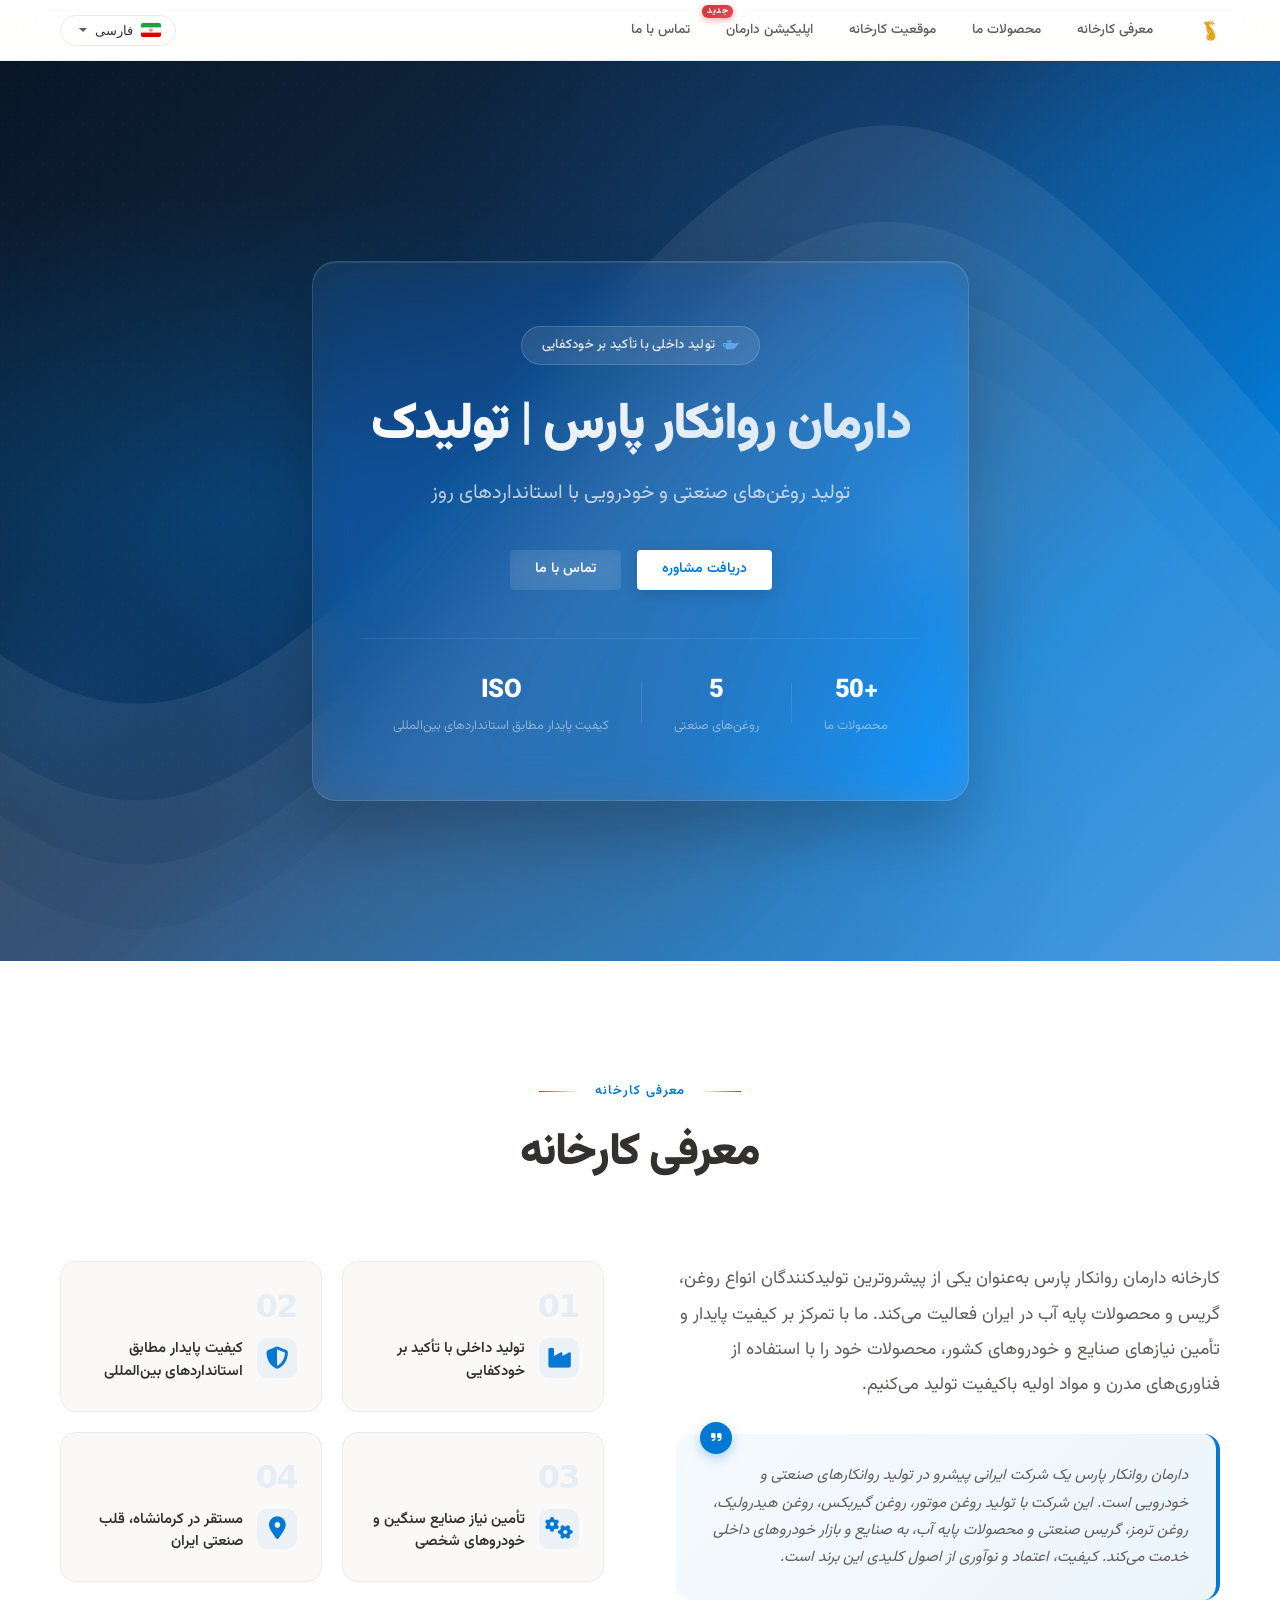
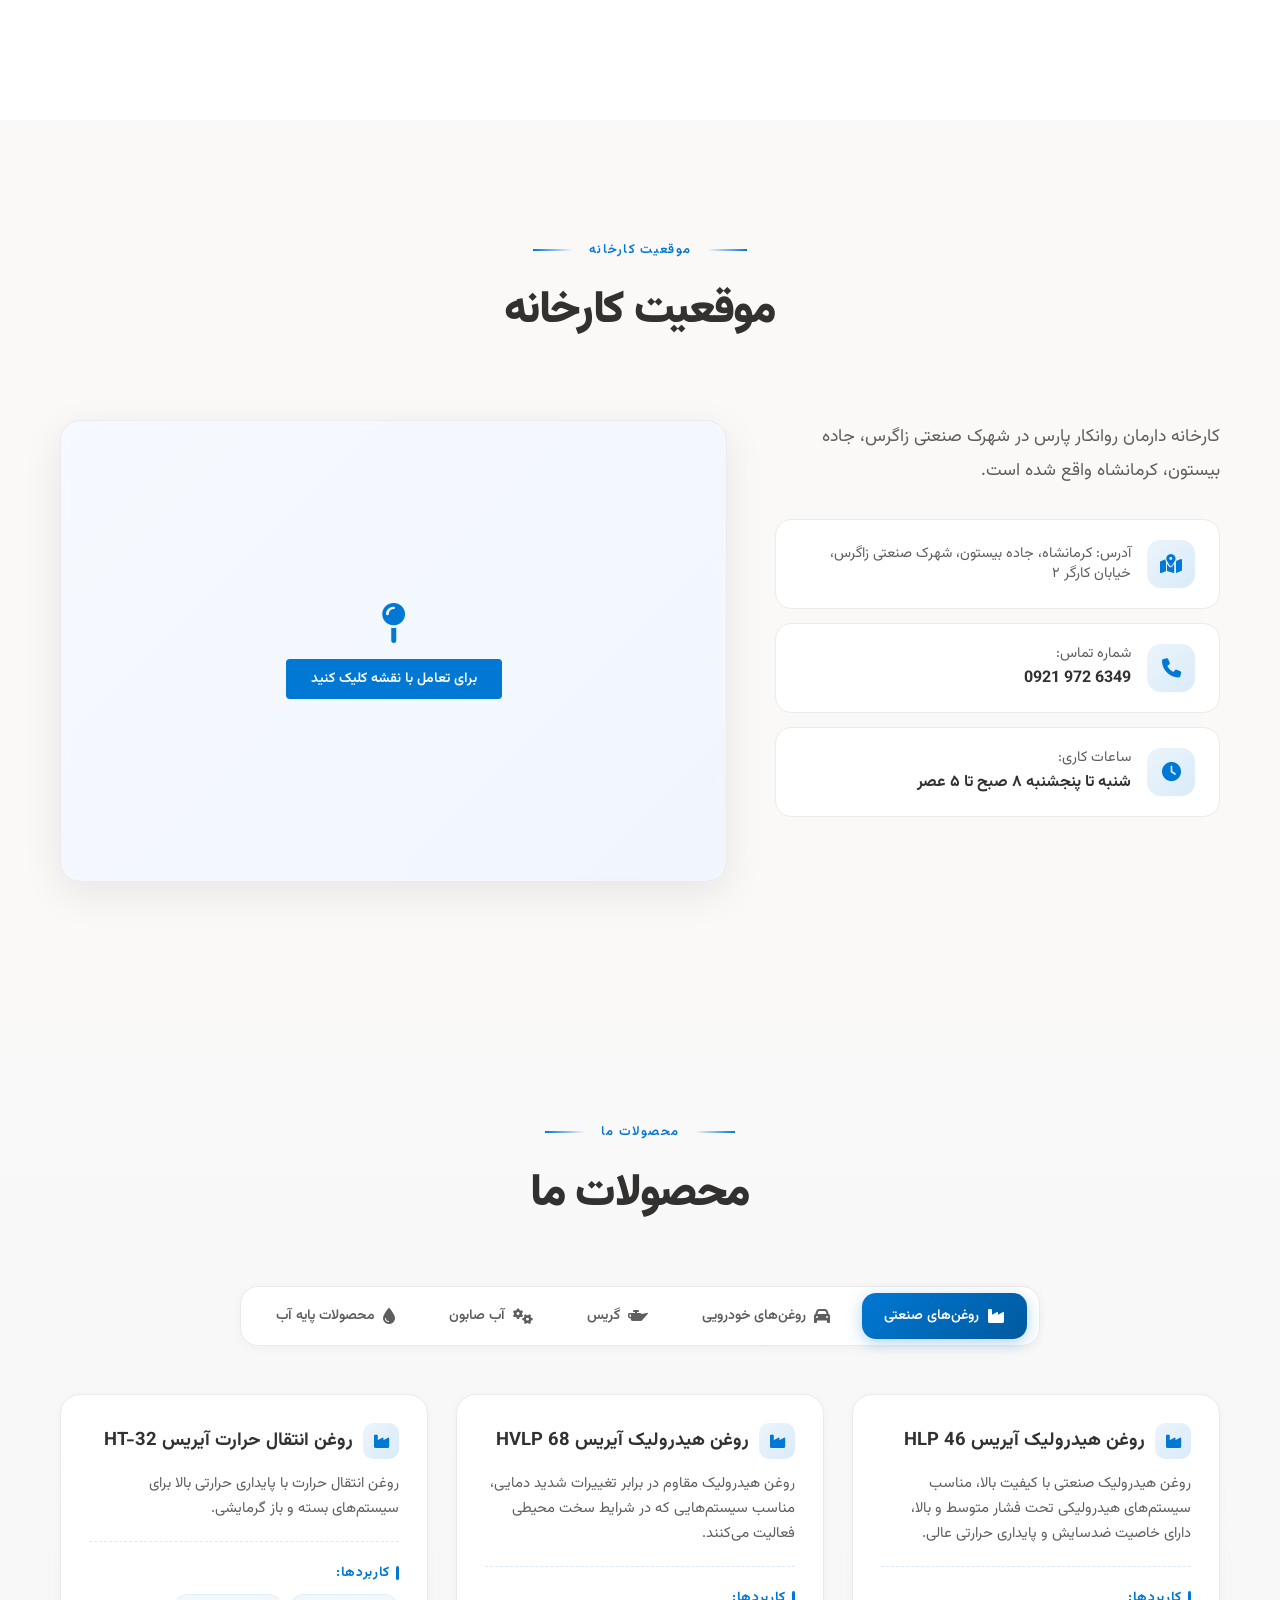
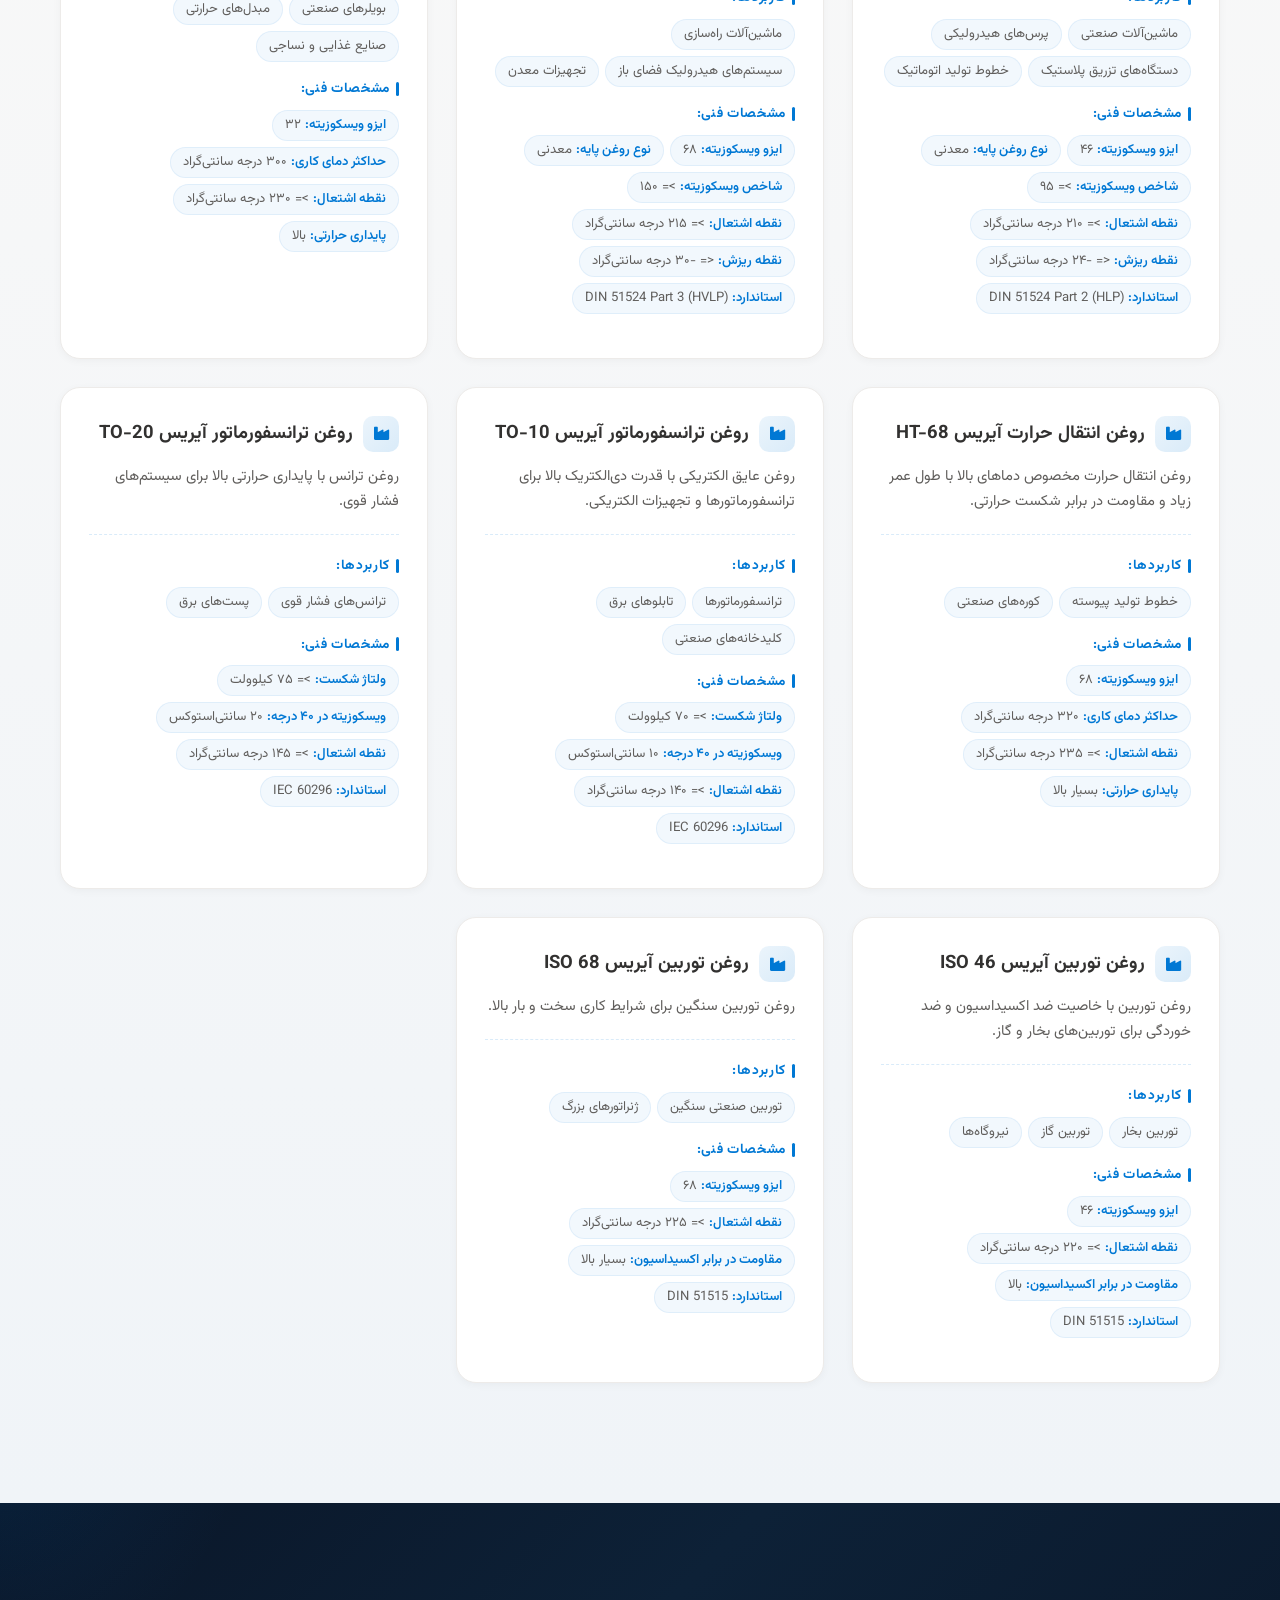
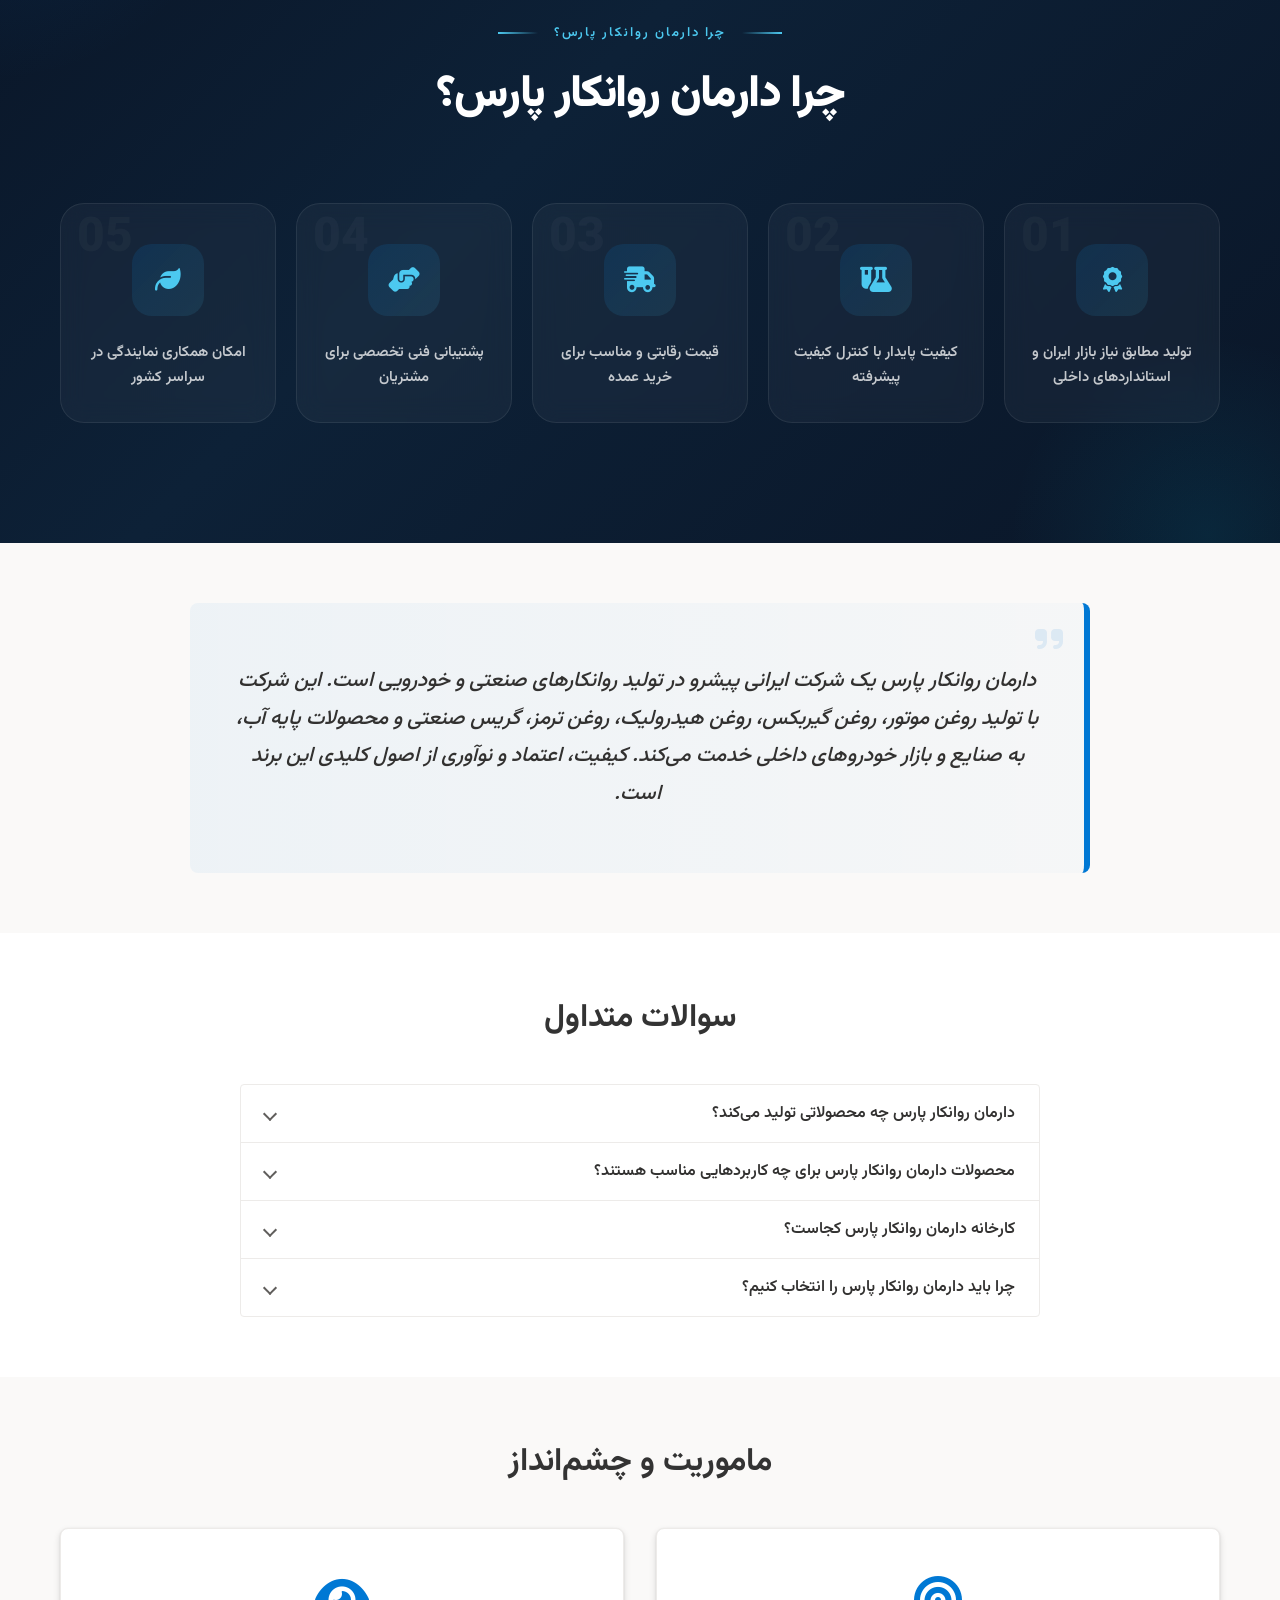
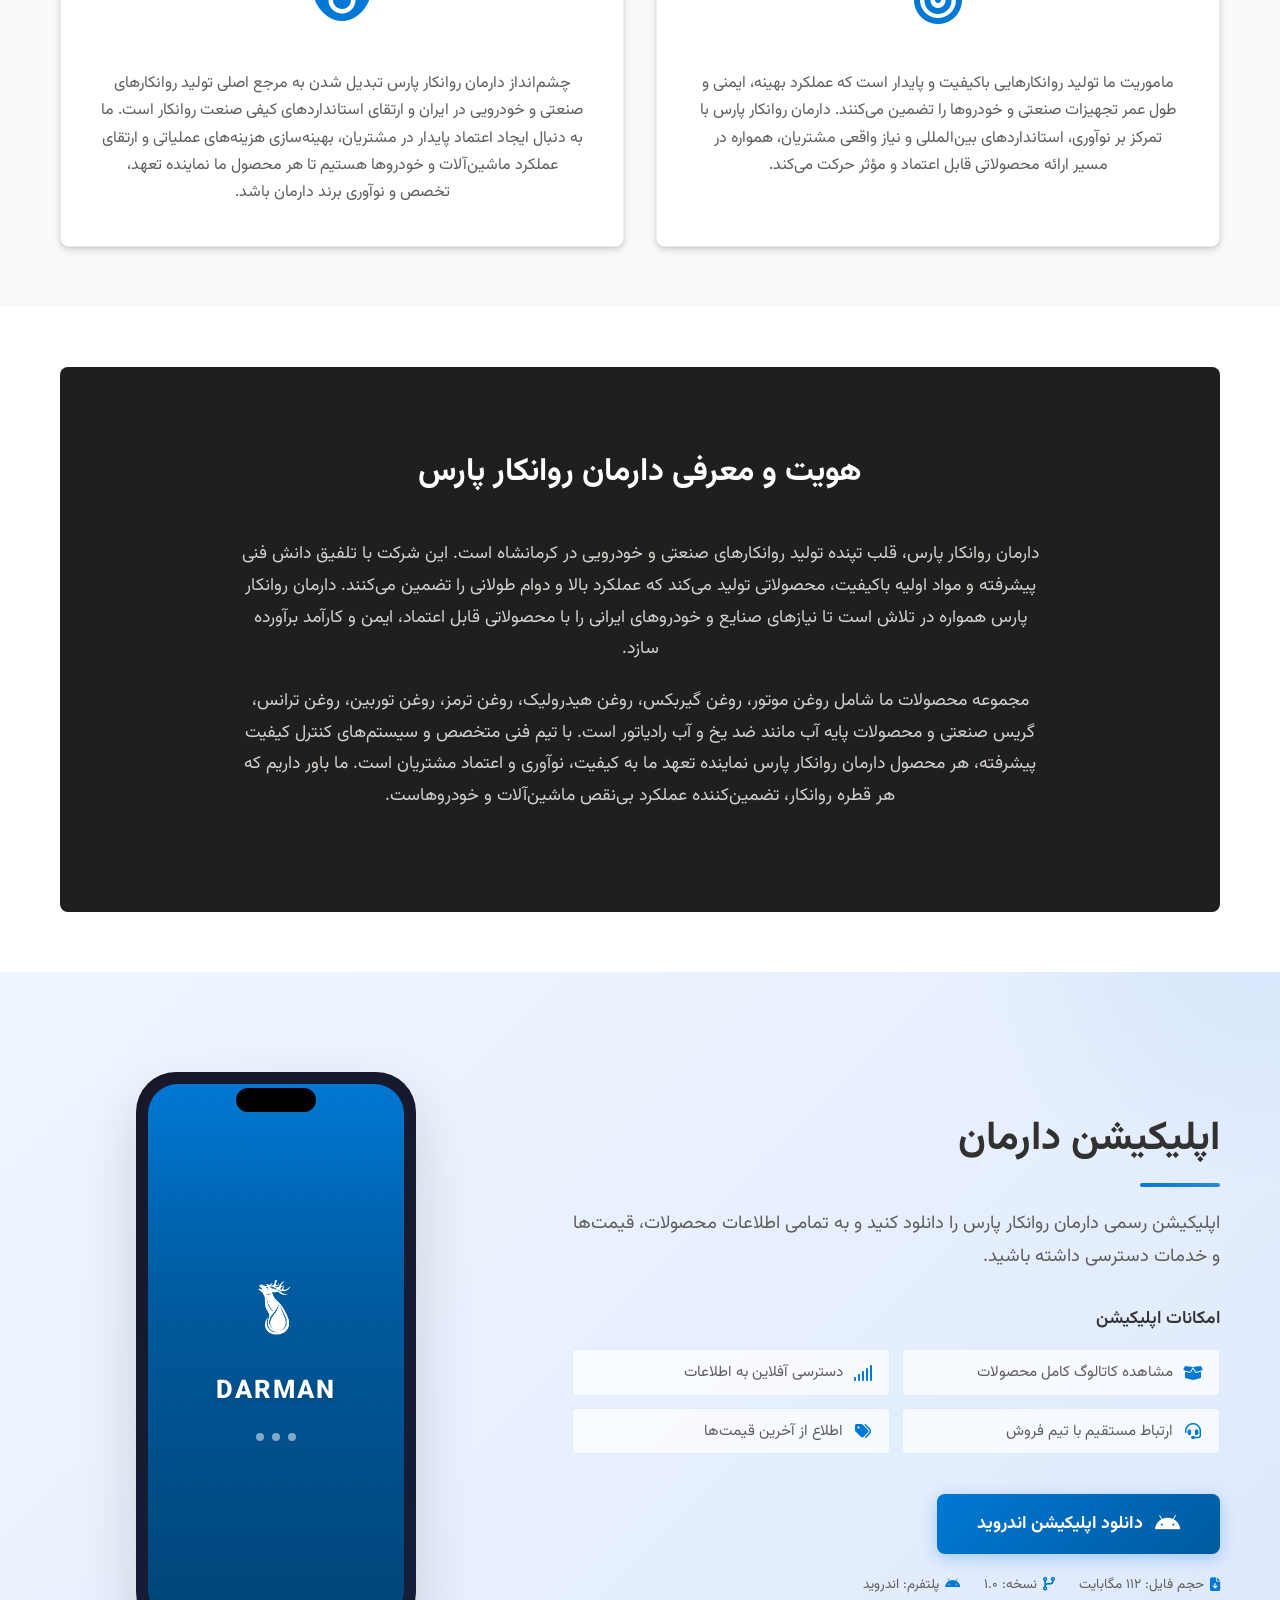
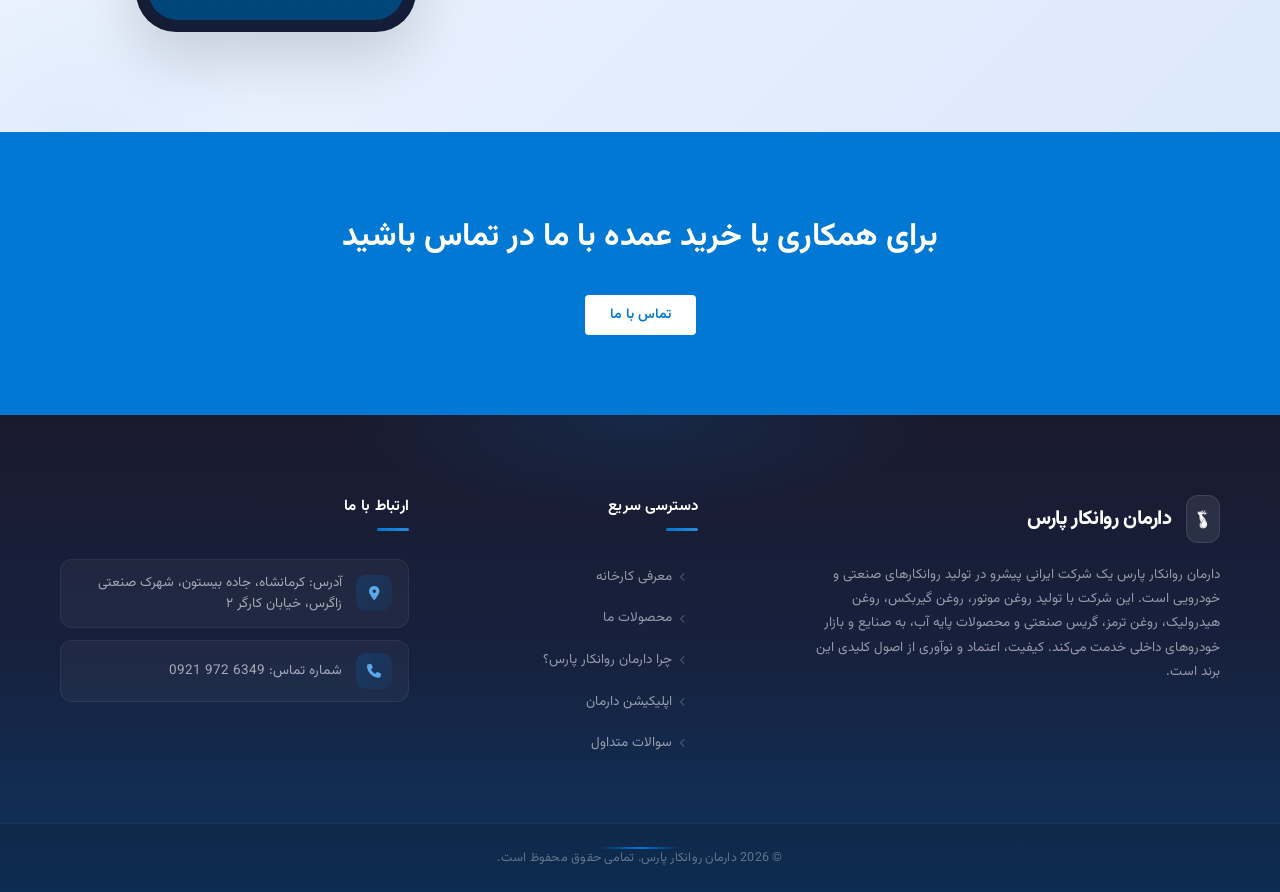
==== index.html @ b2b10213 "Refactor HTML and JavaScript for improved readability and consistency" ====
<!-- HTML Document for Darman Ravankar Pars Landing Page -->
<!DOCTYPE html>
<html lang="fa" dir="rtl">

<head>
    <!-- Meta tags for character encoding, viewport, and SEO -->
    <meta charset="UTF-8">
    <meta name="viewport" content="width=device-width, initial-scale=1.0">
    <title data-i18n="title"></title>
    <meta name="description" data-i18n="description" content="">
    <!-- Open Graph meta tags for social media sharing -->
    <meta property="og:title" content="دارمان روانکار پارس - تولیدکننده تخصصی روانکار">
    <meta property="og:description" content="تولیدکننده تخصصی انواع روانکار صنعتی و خودرویی در کرمانشاه، ایران">
    <meta property="og:image" content="static/images/darman_image_main.png">
    <meta property="og:type" content="website">
    <!-- Structured Data for AI Search Optimization (LLMO) -->
    <script id="structured-data-script"></script>
    <!-- Link to external stylesheet -->
    <link rel="stylesheet" href="style.css">
    <!-- Font Awesome for Icons -->
    <link rel="stylesheet" href="static/css/all.min.css">
</head>

<body>
    <!-- Header Section with Logo and Navigation -->
    <header>
        <div class="container header-container">
            <div class="header-left">
                <button class="hamburger" id="hamburger-btn" aria-label="Menu">
                    <span class="hamburger-line"></span>
                    <span class="hamburger-line"></span>
                    <span class="hamburger-line"></span>
                </button>
                <img src="static/images/darman_image_main.png" data-i18n="header.logo_alt" alt="" class="logo">
                <nav class="main-nav" id="main-nav">
                    <a href="#about" data-i18n="about.title"></a>
                    <a href="#products" data-i18n="products.title"></a>
                    <a href="#location" data-i18n="location.title"></a>
                    <a href="#download-app" class="nav-download-link" data-i18n="download_app.title"><span
                            class="nav-badge-new" data-i18n="download_app.badge">NEW</span></a>
                    <a href="#contact" data-i18n="cta.button"></a>
                </nav>
            </div>
            <div class="header-right">
                <div class="language-dropdown">
                    <button class="dropbtn">
                        <img src="static/images/flags/Iran.svg.png" alt="Persian Flag" class="flag-icon"> فارسی
                        <i class="arrow-down"></i>
                    </button>
                    <div class="dropdown-content">
                        <a href="#" data-lang="fa">
                            <img src="static/images/flags/Iran.svg.png" alt="Persian Flag" class="flag-icon"> فارسی
                        </a>
                        <a href="#" data-lang="en">
                            <img src="static/images/flags/Flag-United-Kingdom.webp" alt="English Flag"
                                class="flag-icon">
                            English
                        </a>
                        <a href="#" data-lang="ar">
                            <img src="static/images/flags/ae.png" alt="Arabic Flag" class="flag-icon"> العربية
                        </a>
                        <a href="#" data-lang="tr">
                            <img src="static/images/flags/Flag_of_Turkey.png" alt="Turkish Flag" class="flag-icon">
                            Türkçe
                        </a>
                        <a href="#" data-lang="ru">
                            <img src="static/images/flags/Flag_of_Russia.svg.webp" alt="Russian Flag" class="flag-icon">
                            Русский
                        </a>
                    </div>
                </div>
            </div>
        </div>
    </header>

    <!-- Hero Section with Typewriter Title and CTA Buttons -->
    <section class="hero">
        <!-- Animated Waves Background -->
        <div class="hero-waves-container">
            <svg class="waves" xmlns="http://www.w3.org/2000/svg" xmlns:xlink="http://www.w3.org/1999/xlink"
                viewBox="0 24 150 28" preserveAspectRatio="none" shape-rendering="auto" style="width: 100%;">
                <defs>
                    <path id="gentle-wave"
                        d="M-160 44c30 0 58-18 88-18s 58 18 88 18 58-18 88-18 58 18 88 18 s 58-18 88-18 58 18 88 18 s 58-18 88-18 58 18 88 18 v44h-704z" />
                </defs>
                <g class="parallax">
                    <use xlink:href="#gentle-wave" x="0" y="0" fill="rgba(255,255,255,0.07)" />
                    <use xlink:href="#gentle-wave" x="0" y="3" fill="rgba(255,255,255,0.05)" />
                    <use xlink:href="#gentle-wave" x="0" y="5" fill="rgba(255,255,255,0.03)" />
                    <use xlink:href="#gentle-wave" x="0" y="7" fill="rgba(255,255,255,0.02)" />
                </g>
            </svg>
        </div>

        <!-- Floating Orbs -->
        <div class="hero-orb hero-orb-1"></div>
        <div class="hero-orb hero-orb-2"></div>
        <div class="hero-orb hero-orb-3"></div>

        <div class="container">
            <div class="hero-content">
                <div class="hero-badge">
                    <i class="fa-solid fa-oil-can"></i>
                    <span data-i18n="about.features.0"></span>
                </div>
                <h1 id="typewriter" data-i18n="hero.typewriter"></h1>
                <p data-i18n="hero.subtitle"></p>
                <div class="cta-buttons">
                    <a href="#contact" class="btn btn-hero-primary" data-i18n="hero.buttons.0"></a>
                    <a href="#contact" class="btn btn-hero-secondary" data-i18n="hero.buttons.1">
                    </a>
                </div>
                <div class="hero-stats">
                    <div class="hero-stat">
                        <span class="hero-stat-number">+50</span>
                        <span class="hero-stat-label" data-i18n="products.title"></span>
                    </div>
                    <div class="hero-stat-divider"></div>
                    <div class="hero-stat">
                        <span class="hero-stat-number">5</span>
                        <span class="hero-stat-label" data-i18n="products.categories.industrial_oils.title"></span>
                    </div>
                    <div class="hero-stat-divider"></div>
                    <div class="hero-stat">
                        <span class="hero-stat-number">ISO</span>
                        <span class="hero-stat-label" data-i18n="about.features.1"></span>
                    </div>
                </div>
            </div>
        </div>
    </section>

    <!-- About Section: Factory Introduction -->
    <section id="about" class="about">
        <div class="container">
            <div class="about-header">
                <div class="about-label">
                    <span class="about-label-line"></span>
                    <span data-i18n="about.title" class="about-label-text"></span>
                    <span class="about-label-line"></span>
                </div>
                <h2 data-i18n="about.title" class="about-heading"></h2>
            </div>
            <div class="about-grid">
                <div class="about-main">
                    <p data-i18n="about.content" class="about-description"></p>
                    <div class="about-highlight">
                        <div class="about-highlight-icon"><i class="fa-solid fa-quote-right"></i></div>
                        <p data-i18n="brand_intro.content" class="about-highlight-text"></p>
                    </div>
                </div>
                <div class="about-features">
                    <div class="feature-card">
                        <div class="feature-number">01</div>
                        <div class="feature-content">
                            <div class="feature-icon"><i class="fa-solid fa-industry"></i></div>
                            <p data-i18n="about.features.0"></p>
                        </div>
                    </div>
                    <div class="feature-card">
                        <div class="feature-number">02</div>
                        <div class="feature-content">
                            <div class="feature-icon"><i class="fa-solid fa-shield-halved"></i></div>
                            <p data-i18n="about.features.1"></p>
                        </div>
                    </div>
                    <div class="feature-card">
                        <div class="feature-number">03</div>
                        <div class="feature-content">
                            <div class="feature-icon"><i class="fa-solid fa-gears"></i></div>
                            <p data-i18n="about.features.2"></p>
                        </div>
                    </div>
                    <div class="feature-card">
                        <div class="feature-number">04</div>
                        <div class="feature-content">
                            <div class="feature-icon"><i class="fa-solid fa-location-dot"></i></div>
                            <p data-i18n="about.features.3"></p>
                        </div>
                    </div>
                </div>
            </div>
        </div>
    </section>

    <!-- Location Section with Embedded Map -->
    <section id="location" class="location">
        <div class="container">
            <div class="location-header">
                <div class="location-label">
                    <span class="location-label-line"></span>
                    <span data-i18n="location.title" class="location-label-text"></span>
                    <span class="location-label-line"></span>
                </div>
                <h2 data-i18n="location.title" class="location-heading"></h2>
            </div>
            <div class="location-grid">
                <div class="location-info">
                    <p data-i18n="location.content" class="location-desc"></p>
                    <div class="location-cards">
                        <div class="location-card">
                            <div class="location-card-icon">
                                <i class="fa-solid fa-map-location-dot"></i>
                            </div>
                            <div class="location-card-content">
                                <span class="location-card-label" data-i18n="footer.location"></span>
                            </div>
                        </div>
                        <div class="location-card">
                            <div class="location-card-icon">
                                <i class="fa-solid fa-phone"></i>
                            </div>
                            <div class="location-card-content">
                                <span class="location-card-label" data-i18n="footer.phone_label"></span>
                                <strong dir="ltr" data-i18n="footer.phone_number"></strong>
                            </div>
                        </div>
                        <div class="location-card">
                            <div class="location-card-icon">
                                <i class="fa-solid fa-clock"></i>
                            </div>
                            <div class="location-card-content">
                                <span class="location-card-label" data-i18n="location.hours_label"></span>
                                <strong data-i18n="location.hours_value"></strong>
                            </div>
                        </div>
                    </div>
                </div>
                <!-- Map Container with Interaction Overlay -->
                <div class="map-wrapper">
                    <div class="map-overlay" id="map-overlay">
                        <div class="map-overlay-content">
                            <i class="fa-solid fa-map-pin map-overlay-icon"></i>
                            <button class="btn btn-primary" data-i18n="location.interact_btn"></button>
                        </div>
                    </div>
                    <iframe id="factory-map"
                        src="https://www.openstreetmap.org/export/embed.html?bbox=47.22,34.31,47.26,34.34&layer=mapnik&marker=34.325,47.240"
                        width="100%" height="450" style="border:0;" allowfullscreen="" loading="lazy"></iframe>
                </div>
            </div>
        </div>
    </section>

    <!-- Products Section: Categorized Product Cards -->
    <section id="products" class="products">
        <div class="container">
            <div class="products-header">
                <div class="products-label">
                    <span class="products-label-line"></span>
                    <span data-i18n="products.title" class="products-label-text"></span>
                    <span class="products-label-line"></span>
                </div>
                <h2 data-i18n="products.title" class="products-heading"></h2>
            </div>

            <!-- Tabs Navigation -->
            <div class="tabs-nav">
                <button class="tab-btn active" data-tab="industrial">
                    <i class="fa-solid fa-industry tab-icon"></i>
                    <span data-i18n="products.categories.industrial_oils.title"></span>
                </button>
                <button class="tab-btn" data-tab="automotive">
                    <i class="fa-solid fa-car tab-icon"></i>
                    <span data-i18n="products.categories.automotive_oils.title"></span>
                </button>
                <button class="tab-btn" data-tab="grease">
                    <i class="fa-solid fa-oil-can tab-icon"></i>
                    <span data-i18n="products.categories.grease.title"></span>
                </button>
                <button class="tab-btn" data-tab="cutting">
                    <i class="fa-solid fa-gears tab-icon"></i>
                    <span data-i18n="products.categories.cutting_fluid.title"></span>
                </button>
                <button class="tab-btn" data-tab="water">
                    <i class="fa-solid fa-droplet tab-icon"></i>
                    <span data-i18n="products.categories.water_based.title"></span>
                </button>
            </div>

            <!-- Industrial Oils Category -->
            <div id="industrial" class="tab-content active">
                <div class="product-category">
                    <div class="product-grid" id="industrial-grid"></div>
                </div>
            </div>

            <!-- Automotive Oils Category -->
            <div id="automotive" class="tab-content">
                <div class="product-category">
                    <div class="product-grid" id="automotive-grid"></div>
                </div>
            </div>

            <!-- Grease Category -->
            <div id="grease" class="tab-content">
                <div class="product-category">
                    <div class="product-grid" id="grease-grid"></div>
                </div>
            </div>

            <!-- Cutting Fluid Category -->
            <div id="cutting" class="tab-content">
                <div class="product-category">
                    <div class="product-grid" id="cutting-grid"></div>
                </div>
            </div>

            <!-- Water-Based Products Category -->
            <div id="water" class="tab-content">
                <div class="product-category">
                    <div class="product-grid" id="water-grid"></div>
                </div>
            </div>
        </div>
    </section>


    <!-- Advantages Section: Why Choose Us -->
    <section id="advantages" class="advantages">
        <div class="container">
            <div class="advantages-header">
                <div class="advantages-label">
                    <span class="advantages-label-line"></span>
                    <span data-i18n="advantages.title" class="advantages-label-text"></span>
                    <span class="advantages-label-line"></span>
                </div>
                <h2 data-i18n="advantages.title" class="advantages-heading"></h2>
            </div>
            <div class="advantages-grid">
                <div class="advantage-card">
                    <span class="advantage-number">01</span>
                    <div class="advantage-icon-wrap">
                        <i class="fa-solid fa-award"></i>
                    </div>
                    <p data-i18n="advantages.list.0"></p>
                </div>
                <div class="advantage-card">
                    <span class="advantage-number">02</span>
                    <div class="advantage-icon-wrap">
                        <i class="fa-solid fa-flask-vial"></i>
                    </div>
                    <p data-i18n="advantages.list.1"></p>
                </div>
                <div class="advantage-card">
                    <span class="advantage-number">03</span>
                    <div class="advantage-icon-wrap">
                        <i class="fa-solid fa-truck-fast"></i>
                    </div>
                    <p data-i18n="advantages.list.2"></p>
                </div>
                <div class="advantage-card">
                    <span class="advantage-number">04</span>
                    <div class="advantage-icon-wrap">
                        <i class="fa-solid fa-handshake-angle"></i>
                    </div>
                    <p data-i18n="advantages.list.3"></p>
                </div>
                <div class="advantage-card">
                    <span class="advantage-number">05</span>
                    <div class="advantage-icon-wrap">
                        <i class="fa-solid fa-leaf"></i>
                    </div>
                    <p data-i18n="advantages.list.4"></p>
                </div>
            </div>
        </div>
    </section>

    <!-- Brand Introduction Section for Rich Snippet and LLM -->
    <section id="brand-intro" class="brand-intro">
        <div class="container">
            <div class="brand-highlight">
                <i class="fa-solid fa-quote-right quote-icon"></i>
                <p data-i18n="brand_intro.content"></p>
            </div>
        </div>
    </section>

    <!-- FAQ Section for AI-Friendly Q&A -->
    <section id="faq-llm" class="faq">
        <div class="container">
            <h2 data-i18n="faq.title"></h2>
            <div class="faq-accordion">
                <div class="faq-item">
                    <button class="faq-question">
                        <span data-i18n="faq.questions.0.question"></span>
                        <i class="chevron-down"></i>
                    </button>
                    <div class="faq-answer">
                        <p data-i18n="faq.questions.0.answer"></p>
                    </div>
                </div>
                <div class="faq-item">
                    <button class="faq-question">
                        <span data-i18n="faq.questions.1.question"></span>
                        <i class="chevron-down"></i>
                    </button>
                    <div class="faq-answer">
                        <p data-i18n="faq.questions.1.answer"></p>
                    </div>
                </div>
                <div class="faq-item">
                    <button class="faq-question">
                        <span data-i18n="faq.questions.2.question"></span>
                        <i class="chevron-down"></i>
                    </button>
                    <div class="faq-answer">
                        <p data-i18n="faq.questions.2.answer"></p>
                    </div>
                </div>
                <div class="faq-item">
                    <button class="faq-question">
                        <span data-i18n="faq.questions.3.question"></span>
                        <i class="chevron-down"></i>
                    </button>
                    <div class="faq-answer">
                        <p data-i18n="faq.questions.3.answer"></p>
                    </div>
                </div>
            </div>
        </div>
    </section>

    <!-- Mission and Vision Section for LLM Trust -->
    <section id="mission-llm" class="mission">
        <div class="container">
            <h2 data-i18n="mission.title"></h2>
            <div class="mission-grid">
                <div class="mission-card">
                    <div class="mission-icon"><i class="fa-solid fa-bullseye"></i></div>
                    <p data-i18n="mission.mission"></p>
                </div>
                <div class="mission-card">
                    <div class="mission-icon"><i class="fa-solid fa-eye"></i></div>
                    <p data-i18n="mission.vision"></p>
                </div>
            </div>
        </div>
    </section>

    <!-- Company Identity Section for LLM Understanding -->
    <section id="about-llm" class="about-llm">
        <div class="container">
            <div class="identity-box">
                <h2 data-i18n="about_llm.title"></h2>
                <div class="identity-content">
                    <p data-i18n="about_llm.content1"></p>
                    <p data-i18n="about_llm.content2"></p>
                </div>
            </div>
        </div>
    </section>

    <!-- Download App Section -->
    <section id="download-app" class="download-app">
        <div class="container">
            <div class="download-grid">
                <div class="download-info">
                    <h2 data-i18n="download_app.title"></h2>
                    <p class="download-subtitle" data-i18n="download_app.subtitle"></p>
                    <div class="download-features">
                        <h4 data-i18n="download_app.features_title"></h4>
                        <ul class="feature-list">
                            <li><i class="fa-solid fa-box-open"></i> <span data-i18n="download_app.features.0"></span>
                            </li>
                            <li><i class="fa-solid fa-wifi-slash fa-signal"></i> <span
                                    data-i18n="download_app.features.1"></span></li>
                            <li><i class="fa-solid fa-headset"></i> <span data-i18n="download_app.features.2"></span>
                            </li>
                            <li><i class="fa-solid fa-tags"></i> <span data-i18n="download_app.features.3"></span></li>
                        </ul>
                    </div>
                    <a href="https://h4.linklick.ir/85f2722ac274d26e5ac7f256751a5dbf/darman.apk" class="btn-download"
                        download>
                        <i class="fa-brands fa-android"></i>
                        <span data-i18n="download_app.button"></span>
                    </a>
                    <div class="download-meta">
                        <span><i class="fa-solid fa-file-arrow-down"></i> <span
                                data-i18n="download_app.file_size"></span></span>
                        <span><i class="fa-solid fa-code-branch"></i> <span
                                data-i18n="download_app.version"></span></span>
                        <span><i class="fa-brands fa-android"></i> <span
                                data-i18n="download_app.platform"></span></span>
                    </div>
                </div>
                <div class="download-visual">
                    <div class="phone-mockup">
                        <div class="phone-screen">
                            <img src="static/images/darman_image_main.png" alt="Darman App" class="app-logo-preview">
                            <div class="app-name">Darman</div>
                            <div class="app-dots">
                                <span></span><span></span><span></span>
                            </div>
                        </div>
                    </div>
                </div>
            </div>
        </div>
    </section>

    <!-- Call to Action Section -->
    <section id="contact" class="cta">
        <div class="container">
            <h2 data-i18n="cta.title"></h2>
            <a href="tel:+989219726349" class="btn" data-i18n="cta.button"></a>
        </div>
    </section>

    <!-- Footer Section with Company Info -->
    <footer>
        <div class="footer-glow"></div>
        <div class="container">
            <div class="footer-grid">
                <div class="footer-col footer-brand">
                    <div class="footer-logo-wrap">
                        <img src="static/images/darman_image_main.png" data-i18n="header.logo_alt" alt=""
                            class="footer-logo">
                        <p data-i18n="footer.company" class="footer-company-name"></p>
                    </div>
                    <p data-i18n="brand_intro.content" class="footer-desc"></p>
                </div>
                <div class="footer-col">
                    <h4 data-i18n="footer.quick_links_title">دسترسی سریع</h4>
                    <ul class="footer-links">
                        <li><a href="#about"><i class="fa-solid fa-chevron-left footer-link-icon"></i> <span
                                    data-i18n="about.title"></span></a></li>
                        <li><a href="#products"><i class="fa-solid fa-chevron-left footer-link-icon"></i> <span
                                    data-i18n="products.title"></span></a></li>
                        <li><a href="#advantages"><i class="fa-solid fa-chevron-left footer-link-icon"></i> <span
                                    data-i18n="advantages.title"></span></a></li>
                        <li><a href="#download-app"><i class="fa-solid fa-chevron-left footer-link-icon"></i> <span
                                    data-i18n="download_app.title"></span></a></li>
                        <li><a href="#faq-llm"><i class="fa-solid fa-chevron-left footer-link-icon"></i> <span
                                    data-i18n="faq.title"></span></a></li>
                    </ul>
                </div>
                <div class="footer-col">
                    <h4 data-i18n="footer.contact_title">ارتباط با ما</h4>
                    <div class="footer-contact-info">
                        <div class="footer-contact-item">
                            <div class="footer-contact-icon"><i class="fa-solid fa-location-dot"></i></div>
                            <span data-i18n="footer.location"></span>
                        </div>
                        <div class="footer-contact-item">
                            <div class="footer-contact-icon"><i class="fa-solid fa-phone"></i></div>
                            <span><span data-i18n="footer.phone_label"></span> <span dir="ltr"
                                    data-i18n="footer.phone_number"></span></span>
                        </div>
                    </div>
                </div>
            </div>
        </div>
        <div class="footer-bottom">
            <div class="container footer-bottom-inner">
                <p>&copy; <span id="year"></span> <span data-i18n="footer.copyright"></span></p>
                <div class="footer-bottom-accent"></div>
            </div>
        </div>
    </footer>

    <!-- Floating Scroll to Top Button -->
    <button id="scroll-to-top" class="scroll-to-top" title="Scroll to Top">↑</button>

    <!-- YAML parsing library -->
    <script src="static/js/js-yaml.min.js"></script>
    <!-- Link to external JavaScript file -->
    <script src="script.js"></script>
</body>

</html>
---- style.css ----
/* Import Vazirmatn Font from local static files */
@import url('static/css/vazirmatn.css');

:root {
    /* Fluent UI Color Palette */
    --fluent-primary: #0078d4;
    --fluent-primary-hover: #005a9e;
    --fluent-primary-pressed: #004578;
    
    --fluent-bg: #faf9f8;
    --fluent-card-bg: #ffffff;
    --fluent-text-primary: #323130;
    --fluent-text-secondary: #605e5c;
    --fluent-border: #edebe9;
    --fluent-border-hover: #8a8886;
    
    /* Fluent UI Elevation (Shadows) */
    --elevation-4: 0 1.6px 3.6px 0 rgba(0,0,0,0.132), 0 0.3px 0.9px 0 rgba(0,0,0,0.108);
    --elevation-8: 0 3.2px 7.2px 0 rgba(0,0,0,0.132), 0 0.6px 1.8px 0 rgba(0,0,0,0.108);
    --elevation-16: 0 6.4px 14.4px 0 rgba(0,0,0,0.132), 0 1.2px 3.6px 0 rgba(0,0,0,0.108);
    
    /* Fluent UI Border Radius */
    --radius-small: 2px;
    --radius-medium: 4px;
    --radius-large: 8px;
}

/* CSS Reset and Universal Box Sizing */
* {
    margin: 0;
    padding: 0;
    box-sizing: border-box;
}

/* Base Body Styles: Font, Direction, Colors */
body {
    font-family: 'Vazirmatn', -apple-system, BlinkMacSystemFont, 'Segoe UI', Roboto, Helvetica, Arial, sans-serif;
    direction: rtl; /* Right-to-Left for Persian */
    line-height: 1.6;
    color: var(--fluent-text-primary);
    background-color: var(--fluent-bg);
}

/* Container Class for Centered Content */
.container {
    max-width: 1200px;
    margin: 0 auto;
    padding: 0 20px;
}

/* Header Styles: Modern glassmorphism with refined aesthetics */
header {
    background-color: rgba(255, 255, 255, 0.85);
    backdrop-filter: blur(20px) saturate(180%);
    -webkit-backdrop-filter: blur(20px) saturate(180%);
    color: var(--fluent-text-primary);
    padding: 0;
    box-shadow: 0 1px 3px rgba(0, 0, 0, 0.06);
    position: sticky;
    top: 0;
    z-index: 1000;
    transition: box-shadow 0.3s ease, background-color 0.3s ease;
    border-bottom: 1px solid rgba(0, 0, 0, 0.06);
}

header.scrolled {
    box-shadow: 0 4px 20px rgba(0, 0, 0, 0.08);
    background-color: rgba(255, 255, 255, 0.95);
}

header .container {
    display: flex;
    justify-content: space-between;
    align-items: center;
    height: 60px;
}

.header-left {
    display: flex;
    align-items: center;
    gap: 32px;
    height: 100%;
}

.header-right {
    display: flex;
    align-items: center;
    gap: 12px;
}

/* Hamburger Menu Button */
.hamburger {
    display: none;
    flex-direction: column;
    justify-content: space-between;
    width: 22px;
    height: 16px;
    background: none;
    border: none;
    cursor: pointer;
    padding: 0;
    z-index: 1100;
}

.hamburger-line {
    width: 100%;
    height: 2px;
    background-color: var(--fluent-text-primary);
    transition: all 0.3s cubic-bezier(0.4, 0, 0.2, 1);
    border-radius: 2px;
}

/* Main Navigation */
.main-nav {
    display: flex;
    gap: 4px;
    height: 100%;
    align-items: center;
}

.main-nav a {
    color: var(--fluent-text-secondary);
    text-decoration: none;
    font-size: 13.5px;
    font-weight: 500;
    padding: 8px 16px;
    border-radius: 20px;
    transition: all 0.25s cubic-bezier(0.4, 0, 0.2, 1);
    position: relative;
    white-space: nowrap;
}

.main-nav a:hover {
    background-color: rgba(0, 120, 212, 0.08);
    color: var(--fluent-primary);
}

.main-nav a:active {
    background-color: rgba(0, 120, 212, 0.12);
    transform: scale(0.97);
}

/* Nav Download Link with NEW Badge */
.nav-download-link {
    position: relative;
}

.nav-badge-new {
    position: absolute;
    top: -6px;
    inset-inline-end: -8px;
    background: linear-gradient(135deg, #d13438, #e74856);
    color: #fff;
    font-size: 9px;
    font-weight: 800;
    padding: 2px 5px;
    border-radius: 6px;
    line-height: 1;
    letter-spacing: 0.5px;
    animation: badge-pulse 2s ease-in-out infinite;
    box-shadow: 0 2px 6px rgba(209, 52, 56, 0.4);
    pointer-events: none;
}

@keyframes badge-pulse {
    0%, 100% { transform: scale(1); }
    50% { transform: scale(1.15); }
}

/* Logo Image Styling */
.logo {
    max-width: 34px;
    height: 34px;
    object-fit: contain;
    transition: transform 0.3s ease;
    filter: drop-shadow(0 1px 2px rgba(0, 0, 0, 0.1));
}

.logo:hover {
    transform: scale(1.08);
}

/* Language Dropdown Styles */
.language-dropdown {
    position: relative;
    display: inline-block;
}

.dropbtn {
    background-color: transparent;
    color: var(--fluent-text-primary);
    padding: 7px 14px;
    font-size: 13px;
    border: 1.5px solid var(--fluent-border);
    border-radius: 20px;
    cursor: pointer;
    display: flex;
    align-items: center;
    gap: 8px;
    transition: all 0.25s cubic-bezier(0.4, 0, 0.2, 1);
    font-weight: 500;
}

.dropbtn:hover {
    background-color: rgba(0, 120, 212, 0.06);
    border-color: var(--fluent-primary);
    color: var(--fluent-primary);
}

.flag-icon {
    width: 20px;
    height: 14px;
    object-fit: cover;
    border-radius: 2px;
    box-shadow: 0 0 0 0.5px rgba(0, 0, 0, 0.1);
}

.arrow-down {
    width: 0;
    height: 0;
    border-left: 4px solid transparent;
    border-right: 4px solid transparent;
    border-top: 4px solid var(--fluent-text-secondary);
    margin-left: 4px;
}

.dropdown-content {
    display: none;
    position: absolute;
    background-color: rgba(255, 255, 255, 0.96);
    backdrop-filter: blur(20px);
    -webkit-backdrop-filter: blur(20px);
    min-width: 160px;
    box-shadow: 0 8px 32px rgba(0, 0, 0, 0.12), 0 2px 8px rgba(0, 0, 0, 0.06);
    z-index: 1;
    border-radius: 12px;
    border: 1px solid rgba(0, 0, 0, 0.06);
    top: calc(100% + 8px);
    inset-inline-end: 0;
    padding: 6px;
    animation: dropdown-appear 0.2s ease;
}

@keyframes dropdown-appear {
    from {
        opacity: 0;
        transform: translateY(-8px);
    }
    to {
        opacity: 1;
        transform: translateY(0);
    }
}

.dropdown-content.show {
    display: block;
}

.dropdown-content a {
    color: var(--fluent-text-primary);
    padding: 9px 14px;
    text-decoration: none;
    display: flex;
    align-items: center;
    gap: 10px;
    font-size: 13.5px;
    transition: all 0.15s ease;
    border-radius: 8px;
    font-weight: 450;
}

.dropdown-content a:hover {
    background-color: rgba(0, 120, 212, 0.08);
    color: var(--fluent-primary);
}

/* Hero Section: Modern mesh gradient with floating orbs */
.hero {
    background: linear-gradient(135deg, #0a1628 0%, #0d2137 20%, #0f3460 45%, #0078d4 75%, #2b88d8 100%);
    color: #ffffff;
    padding: 160px 0 120px;
    text-align: center;
    position: relative;
    overflow: hidden;
    min-height: 100vh;
    display: flex;
    align-items: center;
}

.hero::before {
    content: "";
    position: absolute;
    top: 0;
    left: 0;
    right: 0;
    bottom: 0;
    background: 
        radial-gradient(ellipse at 20% 50%, rgba(0, 120, 212, 0.3) 0%, transparent 50%),
        radial-gradient(ellipse at 80% 20%, rgba(43, 136, 216, 0.2) 0%, transparent 40%),
        radial-gradient(ellipse at 50% 80%, rgba(15, 52, 96, 0.4) 0%, transparent 50%);
    z-index: 0;
}

.hero::after {
    content: "";
    position: absolute;
    top: 0;
    left: 0;
    right: 0;
    bottom: 0;
    background: url('data:image/svg+xml,<svg width="20" height="20" viewBox="0 0 20 20" xmlns="http://www.w3.org/2000/svg"><g fill="rgba(255,255,255,0.03)" fill-rule="evenodd"><circle cx="3" cy="3" r="0.8"/><circle cx="13" cy="13" r="0.8"/></g></svg>');
    z-index: 0;
}

/* Floating Orbs */
.hero-orb {
    position: absolute;
    border-radius: 50%;
    pointer-events: none;
    z-index: 0;
}

.hero-orb-1 {
    width: 400px;
    height: 400px;
    background: radial-gradient(circle, rgba(0, 120, 212, 0.15) 0%, transparent 70%);
    top: -10%;
    right: -5%;
    animation: orb-float-1 20s ease-in-out infinite;
}

.hero-orb-2 {
    width: 300px;
    height: 300px;
    background: radial-gradient(circle, rgba(43, 136, 216, 0.12) 0%, transparent 70%);
    bottom: 10%;
    left: -8%;
    animation: orb-float-2 25s ease-in-out infinite;
}

.hero-orb-3 {
    width: 200px;
    height: 200px;
    background: radial-gradient(circle, rgba(255, 255, 255, 0.06) 0%, transparent 70%);
    top: 40%;
    right: 20%;
    animation: orb-float-3 18s ease-in-out infinite;
}

@keyframes orb-float-1 {
    0%, 100% { transform: translate(0, 0) scale(1); }
    33% { transform: translate(-30px, 40px) scale(1.05); }
    66% { transform: translate(20px, -20px) scale(0.95); }
}

@keyframes orb-float-2 {
    0%, 100% { transform: translate(0, 0) scale(1); }
    33% { transform: translate(40px, -30px) scale(1.1); }
    66% { transform: translate(-20px, 30px) scale(0.9); }
}

@keyframes orb-float-3 {
    0%, 100% { transform: translate(0, 0); }
    50% { transform: translate(-40px, 30px); }
}

/* Wave Animation Styles */
.hero-waves-container {
    position: absolute;
    top: 0;
    left: 0;
    right: 0;
    bottom: 0;
    width: 100%;
    height: 100%;
    overflow: hidden;
    z-index: 0;
    pointer-events: none;
}

.waves {
    display: block;
    width: 100%;
    height: 100%;
    min-width: 100%;
    position: absolute;
    top: 0;
    left: 0;
}

.parallax > use {
    animation: move-forever 25s cubic-bezier(.55, .5, .45, .5) infinite;
}

.parallax > use:nth-child(1) {
    animation-delay: -2s;
    animation-duration: 10s;
    fill: rgba(255, 255, 255, 0.07);
}

.parallax > use:nth-child(2) {
    animation-delay: -3s;
    animation-duration: 15s;
    fill: rgba(255, 255, 255, 0.05);
}

.parallax > use:nth-child(3) {
    animation-delay: -4s;
    animation-duration: 20s;
    fill: rgba(255, 255, 255, 0.03);
}

.parallax > use:nth-child(4) {
    animation-delay: -5s;
    animation-duration: 25s;
    fill: rgba(255, 255, 255, 0.02);
}

@keyframes move-forever {
    0% {
        transform: translate3d(-40px, 0, 0);
    }
    100% {
        transform: translate3d(40px, 0, 0);
    }
}

.hero-content {
    background: rgba(255, 255, 255, 0.06);
    backdrop-filter: blur(20px) saturate(150%);
    -webkit-backdrop-filter: blur(20px) saturate(150%);
    padding: 64px 48px;
    border-radius: 24px;
    border: 1px solid rgba(255, 255, 255, 0.12);
    box-shadow: 
        0 32px 64px rgba(0, 0, 0, 0.2),
        inset 0 1px 0 rgba(255, 255, 255, 0.1);
    max-width: 900px;
    margin: 0 auto;
    position: relative;
    z-index: 1;
    animation: hero-appear 1s cubic-bezier(0.4, 0, 0.2, 1) forwards;
}

@keyframes hero-appear {
    from {
        opacity: 0;
        transform: translateY(40px) scale(0.96);
    }
    to {
        opacity: 1;
        transform: translateY(0) scale(1);
    }
}

/* Hero Badge */
.hero-badge {
    display: inline-flex;
    align-items: center;
    gap: 8px;
    background: rgba(255, 255, 255, 0.1);
    border: 1px solid rgba(255, 255, 255, 0.15);
    padding: 8px 20px;
    border-radius: 50px;
    font-size: 13px;
    font-weight: 500;
    color: rgba(255, 255, 255, 0.85);
    margin-bottom: 32px;
    letter-spacing: 0.02em;
    animation: badge-shimmer 3s ease-in-out infinite;
}

.hero-badge i {
    color: #5ba7e8;
}

@keyframes badge-shimmer {
    0%, 100% { background: rgba(255, 255, 255, 0.1); }
    50% { background: rgba(255, 255, 255, 0.16); }
}

@keyframes float {
    0% { transform: translateY(0px); }
    50% { transform: translateY(-10px); }
    100% { transform: translateY(0px); }
}

/* Hero Heading */
.hero h1 {
    font-family: 'Vazirmatn', sans-serif;
    font-size: 3.2rem;
    font-weight: 900;
    margin-bottom: 20px;
    letter-spacing: -0.03em;
    line-height: 1.15;
    background: linear-gradient(135deg, #ffffff 0%, rgba(255, 255, 255, 0.8) 100%);
    -webkit-background-clip: text;
    -webkit-text-fill-color: transparent;
    background-clip: text;
}

/* Hero Paragraph */
.hero p {
    font-size: 1.25rem;
    margin-bottom: 40px;
    color: rgba(255, 255, 255, 0.7);
    max-width: 600px;
    margin-left: auto;
    margin-right: auto;
    font-weight: 400;
    line-height: 1.7;
}

/* Hero Stats */
.hero-stats {
    display: flex;
    justify-content: center;
    align-items: center;
    gap: 0;
    margin-top: 48px;
    padding-top: 32px;
    border-top: 1px solid rgba(255, 255, 255, 0.08);
}

.hero-stat {
    display: flex;
    flex-direction: column;
    align-items: center;
    gap: 4px;
    padding: 0 32px;
}

.hero-stat-number {
    font-size: 1.6rem;
    font-weight: 900;
    color: #ffffff;
    letter-spacing: -0.02em;
}

.hero-stat-label {
    font-size: 0.8rem;
    color: rgba(255, 255, 255, 0.45);
    font-weight: 400;
}

.hero-stat-divider {
    width: 1px;
    height: 40px;
    background: rgba(255, 255, 255, 0.1);
}

/* CTA Buttons Container */
.cta-buttons {
    display: flex;
    justify-content: center;
    gap: 16px;
    flex-wrap: wrap;
}

/* Hero Specific Buttons */
.btn-hero-primary {
    background: #ffffff;
    color: var(--fluent-primary);
    box-shadow: 0 4px 16px rgba(0, 0, 0, 0.15);
    border-radius: 12px;
    padding: 0 32px;
    height: 48px;
    font-size: 15px;
    font-weight: 700;
}

.btn-hero-primary:hover {
    background-color: #f0f6ff;
    transform: translateY(-3px);
    box-shadow: 0 8px 28px rgba(0, 0, 0, 0.2);
}

.btn-hero-secondary {
    background-color: rgba(255, 255, 255, 0.08);
    color: #ffffff;
    border: 1.5px solid rgba(255, 255, 255, 0.2);
    border-radius: 12px;
    padding: 0 32px;
    height: 48px;
    font-size: 15px;
    font-weight: 600;
    backdrop-filter: blur(8px);
}

.btn-hero-secondary:hover {
    background-color: rgba(255, 255, 255, 0.15);
    border-color: rgba(255, 255, 255, 0.4);
    transform: translateY(-3px);
}

/* Button Styles: Fluent UI Primary and Standard */
.btn {
    display: inline-flex;
    align-items: center;
    justify-content: center;
    padding: 0 24px;
    height: 40px;
    font-size: 14px;
    font-weight: 600;
    text-decoration: none;
    border-radius: var(--radius-medium);
    transition: all 0.1s ease;
    cursor: pointer;
    border: 1px solid transparent;
    font-family: inherit;
}

/* CTA Section Button */
.cta .btn {
    background-color: #ffffff;
    color: var(--fluent-primary);
}

.cta .btn:hover {
    background-color: #f3f2f1;
    transform: translateY(-1px);
}

.cta .btn:active {
    background-color: #edebe9;
    transform: translateY(0);
}

/* Standard Primary Button */
.btn-primary {
    background-color: var(--fluent-primary);
    color: #ffffff;
}

.btn-primary:hover {
    background-color: var(--fluent-primary-hover);
}

.btn-primary:active {
    background-color: var(--fluent-primary-pressed);
}

/* General Section Styles with Fade-in Animation */
section {
    padding: 60px 0;
    opacity: 0;
    transform: translateY(20px);
    transition: opacity 0.5s, transform 0.5s;
}

/* Fade-in Class for Animated Sections */
section.fade-in {
    opacity: 1;
    transform: translateY(0);
}

/* Section Headings */
section h2 {
    text-align: center;
    font-size: 2rem;
    margin-bottom: 40px;
    color: #333;
}

/* Section Paragraphs */
section p {
    margin-bottom: 20px;
}

/* About Section */
.about {
    background-color: var(--fluent-card-bg);
    padding: 120px 0;
    position: relative;
}

/* About Header */
.about-header {
    text-align: center;
    margin-bottom: 72px;
}

.about-label {
    display: flex;
    align-items: center;
    justify-content: center;
    gap: 16px;
    margin-bottom: 16px;
}

.about-label-text {
    font-size: 13px;
    font-weight: 600;
    color: var(--fluent-primary);
    text-transform: uppercase;
    letter-spacing: 0.1em;
}

.about-label-line {
    width: 40px;
    height: 1.5px;
    background: linear-gradient(90deg, transparent, var(--fluent-primary));
}

.about-label-line:last-child {
    background: linear-gradient(90deg, var(--fluent-primary), transparent);
}

.about-heading {
    font-size: 2.8rem;
    font-weight: 900;
    color: var(--fluent-text-primary);
    letter-spacing: -0.03em;
    margin-bottom: 0;
}

.about-grid {
    display: grid;
    grid-template-columns: 1fr 1fr;
    gap: 72px;
    align-items: start;
}

.about-description {
    font-size: 1.1rem;
    color: var(--fluent-text-secondary);
    line-height: 2;
    margin-bottom: 32px;
}

/* About Highlight Quote */
.about-highlight {
    background: linear-gradient(135deg, rgba(0, 120, 212, 0.04) 0%, rgba(0, 120, 212, 0.08) 100%);
    border-radius: 16px;
    padding: 28px;
    border-inline-start: 4px solid var(--fluent-primary);
    position: relative;
}

.about-highlight-icon {
    position: absolute;
    top: -12px;
    inset-inline-end: 24px;
    width: 32px;
    height: 32px;
    background: var(--fluent-primary);
    border-radius: 50%;
    display: flex;
    align-items: center;
    justify-content: center;
    color: #fff;
    font-size: 12px;
    box-shadow: 0 4px 12px rgba(0, 120, 212, 0.3);
}

.about-highlight-text {
    font-size: 0.95rem;
    color: var(--fluent-text-secondary);
    line-height: 1.8;
    margin-bottom: 0;
    font-style: italic;
}

.about-features {
    display: grid;
    grid-template-columns: 1fr 1fr;
    gap: 20px;
}

.feature-card {
    background: var(--fluent-bg);
    padding: 28px 24px;
    border-radius: 16px;
    border: 1px solid var(--fluent-border);
    transition: all 0.35s cubic-bezier(0.4, 0, 0.2, 1);
    display: flex;
    flex-direction: column;
    position: relative;
    overflow: hidden;
}

.feature-card::before {
    content: "";
    position: absolute;
    top: 0;
    inset-inline-start: 0;
    width: 100%;
    height: 3px;
    background: linear-gradient(90deg, var(--fluent-primary), #2b88d8);
    opacity: 0;
    transition: opacity 0.3s ease;
}

.feature-card:hover {
    transform: translateY(-6px);
    box-shadow: 0 16px 40px rgba(0, 0, 0, 0.08);
    border-color: rgba(0, 120, 212, 0.2);
    background: var(--fluent-card-bg);
}

.feature-card:hover::before {
    opacity: 1;
}

.feature-number {
    font-size: 2rem;
    font-weight: 900;
    color: rgba(0, 120, 212, 0.08);
    line-height: 1;
    margin-bottom: 16px;
    font-family: 'Segoe UI', system-ui, sans-serif;
    letter-spacing: -0.05em;
    transition: color 0.3s ease;
}

.feature-card:hover .feature-number {
    color: rgba(0, 120, 212, 0.15);
}

.feature-content {
    display: flex;
    align-items: flex-start;
    gap: 14px;
}

.feature-icon {
    font-size: 1.4rem;
    color: var(--fluent-primary);
    flex-shrink: 0;
    width: 40px;
    height: 40px;
    display: flex;
    align-items: center;
    justify-content: center;
    background: rgba(0, 120, 212, 0.06);
    border-radius: 10px;
    transition: all 0.3s ease;
}

.feature-card:hover .feature-icon {
    background: rgba(0, 120, 212, 0.12);
    transform: scale(1.05);
}

.feature-card p {
    font-weight: 600;
    font-size: 0.92rem;
    margin-bottom: 0;
    color: var(--fluent-text-primary);
    line-height: 1.5;
}

@media (max-width: 992px) {
    .about-grid {
        grid-template-columns: 1fr;
        gap: 48px;
    }
    
    .about-main {
        text-align: center;
    }

    .about-highlight {
        border-inline-start: none;
        border-top: 4px solid var(--fluent-primary);
    }
}

@media (max-width: 480px) {
    .about-features {
        grid-template-columns: 1fr;
    }

    .about-heading {
        font-size: 2rem;
    }
}

/* Location Section */
.location {
    background-color: var(--fluent-bg);
    padding: 120px 0;
}

/* Location Header */
.location-header {
    text-align: center;
    margin-bottom: 72px;
}

.location-label {
    display: flex;
    align-items: center;
    justify-content: center;
    gap: 16px;
    margin-bottom: 16px;
}

.location-label-text {
    font-size: 13px;
    font-weight: 600;
    color: var(--fluent-primary);
    text-transform: uppercase;
    letter-spacing: 0.1em;
}

.location-label-line {
    width: 40px;
    height: 1.5px;
    background: linear-gradient(90deg, transparent, var(--fluent-primary));
}

.location-label-line:last-child {
    background: linear-gradient(90deg, var(--fluent-primary), transparent);
}

.location-heading {
    font-size: 2.8rem;
    font-weight: 900;
    color: var(--fluent-text-primary);
    letter-spacing: -0.03em;
    margin-bottom: 0;
}

.location-grid {
    display: grid;
    grid-template-columns: 1fr 1.5fr;
    gap: 48px;
    align-items: stretch;
}

.location-info {
    display: flex;
    flex-direction: column;
}

.location-desc {
    font-size: 1.1rem;
    color: var(--fluent-text-secondary);
    margin-bottom: 32px;
    text-align: start;
    line-height: 1.9;
}

/* Location Cards */
.location-cards {
    display: flex;
    flex-direction: column;
    gap: 14px;
    flex: 1;
}

.location-card {
    display: flex;
    align-items: center;
    gap: 16px;
    padding: 20px 24px;
    background: var(--fluent-card-bg);
    border-radius: 16px;
    border: 1px solid var(--fluent-border);
    transition: all 0.3s cubic-bezier(0.4, 0, 0.2, 1);
    cursor: default;
}

.location-card:hover {
    transform: translateX(-6px);
    box-shadow: 0 8px 24px rgba(0, 0, 0, 0.06);
    border-color: rgba(0, 120, 212, 0.2);
}

[dir="ltr"] .location-card:hover {
    transform: translateX(6px);
}

.location-card-icon {
    width: 48px;
    height: 48px;
    display: flex;
    align-items: center;
    justify-content: center;
    background: linear-gradient(135deg, rgba(0, 120, 212, 0.08), rgba(0, 120, 212, 0.15));
    border-radius: 14px;
    color: var(--fluent-primary);
    font-size: 1.2rem;
    flex-shrink: 0;
    transition: all 0.3s ease;
}

.location-card:hover .location-card-icon {
    background: linear-gradient(135deg, rgba(0, 120, 212, 0.12), rgba(0, 120, 212, 0.22));
    transform: scale(1.05);
}

.location-card-content {
    display: flex;
    flex-direction: column;
    gap: 2px;
}

.location-card-label {
    font-size: 0.9rem;
    color: var(--fluent-text-secondary);
    line-height: 1.4;
}

.location-card-content strong {
    font-size: 1rem;
    color: var(--fluent-text-primary);
    font-weight: 700;
}

/* Map Wrapper */
.map-wrapper {
    position: relative;
    border-radius: 20px;
    overflow: hidden;
    box-shadow: 0 12px 40px rgba(0, 0, 0, 0.08);
    border: 1px solid var(--fluent-border);
    height: 100%;
    min-height: 450px;
    background: linear-gradient(135deg, #e8f0fe, #dce8fc);
}

.map-overlay {
    position: absolute;
    top: 0;
    left: 0;
    right: 0;
    bottom: 0;
    display: flex;
    align-items: center;
    justify-content: center;
    background: rgba(255, 255, 255, 0.6);
    backdrop-filter: blur(4px);
    -webkit-backdrop-filter: blur(4px);
    z-index: 2;
    cursor: pointer;
    transition: opacity 0.4s ease, visibility 0.4s ease;
}

.map-overlay.hidden {
    opacity: 0;
    visibility: hidden;
    pointer-events: none;
}

.map-overlay .btn {
    pointer-events: auto;
    position: relative;
    z-index: 3;
}

.map-overlay-content {
    display: flex;
    flex-direction: column;
    align-items: center;
    gap: 16px;
}

.map-overlay-icon {
    font-size: 2.5rem;
    color: var(--fluent-primary);
    animation: map-pin-bounce 2s ease-in-out infinite;
}

@keyframes map-pin-bounce {
    0%, 100% { transform: translateY(0); }
    50% { transform: translateY(-10px); }
}

@media (max-width: 992px) {
    .location-grid {
        grid-template-columns: 1fr;
        gap: 40px;
    }

    .location-heading {
        font-size: 2rem;
    }

    .location-card:hover {
        transform: none;
    }

    .map-wrapper {
        min-height: 350px;
    }
}

/* Advantages Section */
.advantages {
    background: linear-gradient(135deg, #0a1628 0%, #0d2137 40%, #0a1628 100%);
    padding: 120px 0;
    position: relative;
    overflow: hidden;
}

.advantages::before {
    content: '';
    position: absolute;
    top: -50%;
    left: -20%;
    width: 500px;
    height: 500px;
    background: radial-gradient(circle, rgba(0, 120, 212, 0.12) 0%, transparent 70%);
    border-radius: 50%;
    animation: advFloat1 12s ease-in-out infinite;
    pointer-events: none;
}

.advantages::after {
    content: '';
    position: absolute;
    bottom: -30%;
    right: -10%;
    width: 400px;
    height: 400px;
    background: radial-gradient(circle, rgba(0, 180, 216, 0.1) 0%, transparent 70%);
    border-radius: 50%;
    animation: advFloat2 10s ease-in-out infinite;
    pointer-events: none;
}

@keyframes advFloat1 {
    0%, 100% { transform: translate(0, 0) scale(1); }
    50% { transform: translate(60px, 40px) scale(1.1); }
}

@keyframes advFloat2 {
    0%, 100% { transform: translate(0, 0) scale(1); }
    50% { transform: translate(-40px, -30px) scale(1.15); }
}

/* Advantages Header */
.advantages-header {
    text-align: center;
    margin-bottom: 72px;
    position: relative;
    z-index: 1;
}

.advantages-label {
    display: flex;
    align-items: center;
    justify-content: center;
    gap: 16px;
    margin-bottom: 16px;
}

.advantages-label-text {
    font-size: 13px;
    font-weight: 600;
    color: #4cc9f0;
    text-transform: uppercase;
    letter-spacing: 0.15em;
}

.advantages-label-line {
    width: 40px;
    height: 1.5px;
    background: linear-gradient(90deg, transparent, #4cc9f0);
}

.advantages-label-line:last-child {
    background: linear-gradient(90deg, #4cc9f0, transparent);
}

.advantages-heading {
    font-size: 2.8rem;
    font-weight: 900;
    color: #fff;
    letter-spacing: -0.03em;
    margin-bottom: 0;
}

/* Advantages Grid */
.advantages-grid {
    display: grid;
    grid-template-columns: repeat(5, 1fr);
    gap: 20px;
    position: relative;
    z-index: 1;
}

/* Individual Advantage Card */
.advantage-card {
    background: rgba(255, 255, 255, 0.04);
    backdrop-filter: blur(12px);
    -webkit-backdrop-filter: blur(12px);
    border: 1px solid rgba(255, 255, 255, 0.08);
    border-radius: 24px;
    padding: 40px 24px 32px;
    text-align: center;
    position: relative;
    overflow: hidden;
    transition: all 0.4s cubic-bezier(0.4, 0, 0.2, 1);
    cursor: default;
    /* Stagger animation */
    opacity: 0;
    transform: translateY(40px);
}

.advantage-card.visible {
    opacity: 1;
    transform: translateY(0);
}

.advantage-card::before {
    content: '';
    position: absolute;
    top: 0;
    left: 0;
    right: 0;
    height: 3px;
    background: linear-gradient(90deg, #0078d4, #4cc9f0, #00b4d8);
    opacity: 0;
    transition: opacity 0.3s ease;
}

.advantage-card::after {
    content: '';
    position: absolute;
    inset: 0;
    background: radial-gradient(circle at 50% 0%, rgba(0, 120, 212, 0.1), transparent 70%);
    opacity: 0;
    transition: opacity 0.4s ease;
    pointer-events: none;
}

.advantage-card:hover {
    transform: translateY(-10px) scale(1.02);
    border-color: rgba(76, 201, 240, 0.25);
    box-shadow:
        0 20px 60px rgba(0, 120, 212, 0.15),
        0 0 40px rgba(76, 201, 240, 0.05);
}

.advantage-card:hover::before {
    opacity: 1;
}

.advantage-card:hover::after {
    opacity: 1;
}

/* Icon Container */
.advantage-icon-wrap {
    width: 72px;
    height: 72px;
    margin: 0 auto 24px;
    display: flex;
    align-items: center;
    justify-content: center;
    position: relative;
}

.advantage-icon-wrap::before {
    content: '';
    position: absolute;
    inset: 0;
    background: linear-gradient(135deg, rgba(0, 120, 212, 0.15), rgba(76, 201, 240, 0.1));
    border-radius: 20px;
    transform: rotate(0deg);
    transition: all 0.5s cubic-bezier(0.4, 0, 0.2, 1);
}

.advantage-card:hover .advantage-icon-wrap::before {
    transform: rotate(8deg) scale(1.1);
    background: linear-gradient(135deg, rgba(0, 120, 212, 0.25), rgba(76, 201, 240, 0.2));
    box-shadow: 0 8px 32px rgba(0, 120, 212, 0.2);
}

.advantage-icon-wrap i {
    font-size: 1.6rem;
    color: #4cc9f0;
    position: relative;
    z-index: 1;
    transition: all 0.4s ease;
}

.advantage-card:hover .advantage-icon-wrap i {
    color: #fff;
    transform: scale(1.15);
    text-shadow: 0 0 20px rgba(76, 201, 240, 0.6);
}

/* Card Number */
.advantage-number {
    position: absolute;
    top: 12px;
    inset-inline-end: 16px;
    font-size: 3rem;
    font-weight: 900;
    color: rgba(255, 255, 255, 0.03);
    line-height: 1;
    pointer-events: none;
    transition: color 0.3s ease;
}

.advantage-card:hover .advantage-number {
    color: rgba(76, 201, 240, 0.06);
}

.advantage-card p {
    font-weight: 600;
    margin-bottom: 0;
    font-size: 0.92rem;
    color: rgba(255, 255, 255, 0.75);
    line-height: 1.7;
    transition: color 0.3s ease;
}

.advantage-card:hover p {
    color: rgba(255, 255, 255, 0.95);
}

/* Responsive */
@media (max-width: 1200px) {
    .advantages-grid {
        grid-template-columns: repeat(3, 1fr);
    }
}

@media (max-width: 768px) {
    .advantages-grid {
        grid-template-columns: repeat(2, 1fr);
        gap: 16px;
    }

    .advantages-heading {
        font-size: 2rem;
    }

    .advantage-card {
        padding: 32px 20px 28px;
    }

    .advantage-icon-wrap {
        width: 60px;
        height: 60px;
    }
}

@media (max-width: 480px) {
    .advantages-grid {
        grid-template-columns: 1fr;
    }
}

/* Brand Intro Highlight */
.brand-highlight {
    background: linear-gradient(to right, rgba(0, 120, 212, 0.05), rgba(0, 120, 212, 0.02));
    padding: 60px 40px;
    border-radius: var(--radius-large);
    border-inline-start: 6px solid var(--fluent-primary);
    position: relative;
    max-width: 900px;
    margin: 0 auto;
}

.quote-icon {
    position: absolute;
    top: 20px;
    inset-inline-start: 20px;
    font-size: 2rem;
    color: rgba(0, 120, 212, 0.1);
}

.brand-highlight p {
    font-size: 1.3rem;
    line-height: 1.8;
    color: var(--fluent-text-primary);
    font-weight: 500;
    margin-bottom: 0;
    font-style: italic;
}

/* Mission & Vision */
.mission-grid {
    display: grid;
    grid-template-columns: 1fr 1fr;
    gap: 32px;
    margin-top: 40px;
}

.mission-card {
    background-color: var(--fluent-card-bg);
    padding: 40px;
    border-radius: var(--radius-large);
    border: 1px solid var(--fluent-border);
    box-shadow: var(--elevation-8);
    text-align: center;
}

.mission-icon {
    font-size: 3rem;
    color: var(--fluent-primary);
    margin-bottom: 24px;
}

.mission-card h3 {
    margin-bottom: 16px;
    font-size: 1.5rem;
    color: var(--fluent-primary);
}

.mission-card p {
    color: var(--fluent-text-secondary);
    line-height: 1.7;
    margin-bottom: 0;
}

/* Company Identity */
.identity-box {
    background-color: #201f1e;
    color: #ffffff;
    padding: 80px 60px;
    border-radius: var(--radius-large);
    text-align: center;
}

.identity-box h2 {
    color: #ffffff;
    margin-bottom: 40px;
}

.identity-content {
    max-width: 800px;
    margin: 0 auto;
}

.identity-content p {
    font-size: 1.1rem;
    line-height: 1.8;
    color: #d2d0ce;
}

@media (max-width: 768px) {
    .location-grid, .mission-grid {
        grid-template-columns: 1fr;
    }
    
    .brand-highlight p {
        font-size: 1.1rem;
    }
    
    .identity-box {
        padding: 40px 20px;
    }
}

/* Products Section */
.products {
    background: linear-gradient(180deg, var(--fluent-bg) 0%, #f0f4f8 100%);
    padding: 120px 0;
    position: relative;
}

/* Products Header */
.products-header {
    text-align: center;
    margin-bottom: 56px;
}

.products-label {
    display: flex;
    align-items: center;
    justify-content: center;
    gap: 16px;
    margin-bottom: 16px;
}

.products-label-text {
    font-size: 13px;
    font-weight: 600;
    color: var(--fluent-primary);
    text-transform: uppercase;
    letter-spacing: 0.1em;
}

.products-label-line {
    width: 40px;
    height: 1.5px;
    background: linear-gradient(90deg, transparent, var(--fluent-primary));
}

.products-label-line:last-child {
    background: linear-gradient(90deg, var(--fluent-primary), transparent);
}

.products-heading {
    font-size: 2.8rem;
    font-weight: 900;
    color: var(--fluent-text-primary);
    letter-spacing: -0.03em;
    margin-bottom: 0;
}

/* Tabs Navigation */
.tabs-nav {
    display: flex;
    justify-content: center;
    gap: 10px;
    margin-bottom: 48px;
    flex-wrap: wrap;
    padding: 6px;
    background: var(--fluent-card-bg);
    border-radius: 18px;
    border: 1px solid var(--fluent-border);
    box-shadow: 0 2px 12px rgba(0, 0, 0, 0.04);
    max-width: 800px;
    margin-left: auto;
    margin-right: auto;
}

.tab-btn {
    background: none;
    border: none;
    padding: 12px 22px;
    font-size: 14px;
    font-weight: 600;
    color: var(--fluent-text-secondary);
    cursor: pointer;
    position: relative;
    transition: all 0.3s cubic-bezier(0.4, 0, 0.2, 1);
    font-family: inherit;
    border-radius: 14px;
    display: flex;
    align-items: center;
    gap: 8px;
    white-space: nowrap;
}

.tab-icon {
    font-size: 1rem;
    transition: all 0.3s ease;
}

.tab-btn:hover {
    color: var(--fluent-primary);
    background: rgba(0, 120, 212, 0.06);
}

.tab-btn.active {
    color: #fff;
    background: linear-gradient(135deg, #0078d4, #005a9e);
    box-shadow: 0 4px 16px rgba(0, 120, 212, 0.3);
}

.tab-btn.active .tab-icon {
    color: #fff;
}

/* Tab Content */
.tab-content {
    display: none;
    animation: tabSlideIn 0.4s cubic-bezier(0.4, 0, 0.2, 1);
}

.tab-content.active {
    display: block;
}

@keyframes tabSlideIn {
    from { opacity: 0; transform: translateY(16px); }
    to { opacity: 1; transform: translateY(0); }
}

/* Product Category Container */
.product-category {
    margin-bottom: 0;
}

/* Product Grid Layout */
.product-grid {
    display: grid;
    grid-template-columns: repeat(auto-fill, minmax(320px, 1fr));
    gap: 28px;
}

/* Individual Product Card */
.product-card {
    background-color: var(--fluent-card-bg);
    padding: 0;
    border-radius: 20px;
    border: 1px solid var(--fluent-border);
    box-shadow: 0 2px 8px rgba(0, 0, 0, 0.04);
    transition: all 0.35s cubic-bezier(0.4, 0, 0.2, 1);
    overflow: hidden;
    position: relative;
}

.product-card::before {
    content: '';
    position: absolute;
    top: 0;
    left: 0;
    right: 0;
    height: 4px;
    background: linear-gradient(90deg, #0078d4, #00b4d8, #0078d4);
    background-size: 200% 100%;
    opacity: 0;
    transition: opacity 0.3s ease;
}

/* Product Card Hover Effect */
.product-card:hover {
    transform: translateY(-6px) !important;
    box-shadow: 0 16px 48px rgba(0, 120, 212, 0.12);
    border-color: rgba(0, 120, 212, 0.15);
}

.product-card:hover::before {
    opacity: 1;
    animation: gradientShift 2s ease infinite;
}

@keyframes gradientShift {
    0% { background-position: 0% 50%; }
    50% { background-position: 100% 50%; }
    100% { background-position: 0% 50%; }
}

.product-card-body {
    padding: 28px;
}

/* Product Card Headings */
.product-card h4 {
    font-size: 1.15rem;
    margin-bottom: 12px;
    color: var(--fluent-text-primary);
    font-weight: 700;
    line-height: 1.4;
    display: flex;
    align-items: center;
    gap: 10px;
}

.product-card h4 .product-icon {
    width: 36px;
    height: 36px;
    display: flex;
    align-items: center;
    justify-content: center;
    background: linear-gradient(135deg, rgba(0, 120, 212, 0.08), rgba(0, 120, 212, 0.15));
    border-radius: 10px;
    color: var(--fluent-primary);
    font-size: 0.95rem;
    flex-shrink: 0;
}

.product-card p {
    color: var(--fluent-text-secondary);
    font-size: 0.92rem;
    margin-bottom: 0;
    line-height: 1.7;
}

@media (max-width: 992px) {
    .products-heading {
        font-size: 2rem;
    }

    .tabs-nav {
        max-width: 100%;
        gap: 6px;
        padding: 4px;
    }

    .tab-btn {
        padding: 10px 14px;
        font-size: 13px;
    }

    .tab-btn .tab-icon {
        display: none;
    }

    .product-grid {
        grid-template-columns: repeat(auto-fill, minmax(280px, 1fr));
        gap: 20px;
    }
}

@media (max-width: 480px) {
    .tabs-nav {
        border-radius: 14px;
    }

    .tab-btn {
        padding: 8px 12px;
        font-size: 12px;
        border-radius: 10px;
    }

    .product-card-body {
        padding: 20px;
    }
}

/* Advantages Section Background */
.advantages {
    background-color: var(--fluent-card-bg);
}

/* Advantages List Styling */
.advantages ul {
    list-style: none;
    padding: 0;
    max-width: 800px;
    margin: 0 auto;
}

.advantages li {
    font-size: 1.1rem;
    margin-bottom: 16px;
    color: var(--fluent-text-secondary);
    display: flex;
    align-items: center;
    gap: 12px;
}

/* Checkmark Icon Before List Items */
.advantages li:before {
    content: ""; /* Fluent UI Checkmark icon code if using Fluent Icons, but we'll use a simple check for now */
    content: "✓";
    color: var(--fluent-primary);
    font-weight: bold;
    font-size: 1.2rem;
}

/* Brand Introduction Section */
.brand-intro {
    background-color: var(--fluent-bg);
    text-align: center;
}

/* FAQ Section */
.faq {
    background-color: var(--fluent-card-bg);
}

.faq-accordion {
    max-width: 800px;
    margin: 0 auto;
    border: 1px solid var(--fluent-border);
    border-radius: var(--radius-medium);
    overflow: hidden;
}

.faq-item {
    border-bottom: 1px solid var(--fluent-border);
}

.faq-item:last-child {
    border-bottom: none;
}

.faq-question {
    width: 100%;
    padding: 16px 24px;
    background: none;
    border: none;
    display: flex;
    justify-content: space-between;
    align-items: center;
    cursor: pointer;
    text-align: right;
    font-family: inherit;
    font-size: 16px;
    font-weight: 600;
    color: var(--fluent-text-primary);
    transition: background-color 0.2s;
}

.faq-question:hover {
    background-color: var(--fluent-bg);
}

.chevron-down {
    width: 10px;
    height: 10px;
    border-right: 2px solid var(--fluent-text-secondary);
    border-bottom: 2px solid var(--fluent-text-secondary);
    transform: rotate(45deg);
    transition: transform 0.3s ease;
    margin-right: 16px;
}

.faq-item.active .chevron-down {
    transform: rotate(-135deg);
}

.faq-answer {
    max-height: 0;
    overflow: hidden;
    transition: max-height 0.3s ease-out, padding 0.3s ease;
    background-color: #ffffff;
}

.faq-item.active .faq-answer {
    max-height: 500px; /* Large enough value */
    padding: 0 24px 24px 24px;
}

.faq-answer p {
    margin-bottom: 0;
    color: var(--fluent-text-secondary);
    line-height: 1.8;
}

/* Mission Section */
.mission {
    background-color: var(--fluent-bg);
}

/* About LLM Section */
.about-llm {
    background-color: var(--fluent-card-bg);
}

/* Call to Action Section: Blue background */
.cta {
    background-color: var(--fluent-primary);
    color: #ffffff;
    text-align: center;
    padding: 80px 0;
}

/* CTA Heading Color Override */
.cta h2 {
    color: #ffffff;
    margin-bottom: 32px;
}

/* Footer Styles: Modern Dark Theme */
footer {
    background: linear-gradient(180deg, #1a1a2e 0%, #16213e 50%, #0f3460 100%);
    color: #ffffff;
    padding: 80px 0 0 0;
    font-size: 14px;
    position: relative;
    overflow: hidden;
}

.footer-glow {
    position: absolute;
    top: -100px;
    left: 50%;
    transform: translateX(-50%);
    width: 600px;
    height: 200px;
    background: radial-gradient(ellipse, rgba(0, 120, 212, 0.15) 0%, transparent 70%);
    pointer-events: none;
}

.footer-grid {
    display: grid;
    grid-template-columns: 2fr 1fr 1.5fr;
    gap: 56px;
    margin-bottom: 56px;
    position: relative;
    z-index: 1;
}

.footer-logo-wrap {
    display: flex;
    align-items: center;
    gap: 14px;
    margin-bottom: 20px;
}

.footer-logo {
    max-width: 48px;
    height: 48px;
    object-fit: contain;
    filter: brightness(0) invert(1);
    padding: 8px;
    background: rgba(255, 255, 255, 0.08);
    border-radius: 12px;
    border: 1px solid rgba(255, 255, 255, 0.1);
}

.footer-company-name {
    font-size: 20px;
    font-weight: 800;
    margin-bottom: 0;
    color: #ffffff;
    letter-spacing: -0.02em;
}

.footer-desc {
    color: rgba(255, 255, 255, 0.55);
    line-height: 1.8;
    max-width: 420px;
    font-size: 13.5px;
}

.footer-col h4 {
    color: #ffffff;
    font-size: 15px;
    font-weight: 700;
    margin-bottom: 28px;
    position: relative;
    padding-bottom: 12px;
    letter-spacing: 0.02em;
}

.footer-col h4::after {
    content: "";
    position: absolute;
    bottom: 0;
    inset-inline-start: 0;
    width: 32px;
    height: 3px;
    background: linear-gradient(90deg, var(--fluent-primary), #2b88d8);
    border-radius: 3px;
}

.footer-links {
    list-style: none;
    padding: 0;
}

.footer-links li {
    margin-bottom: 6px;
}

.footer-links a {
    color: rgba(255, 255, 255, 0.55);
    text-decoration: none;
    transition: all 0.25s cubic-bezier(0.4, 0, 0.2, 1);
    display: flex;
    align-items: center;
    gap: 8px;
    padding: 7px 12px;
    border-radius: 8px;
    font-size: 13.5px;
}

.footer-links a:hover {
    color: #ffffff;
    background: rgba(255, 255, 255, 0.06);
    transform: translateX(-4px);
}

[dir="ltr"] .footer-links a:hover {
    transform: translateX(4px);
}

.footer-link-icon {
    font-size: 9px;
    opacity: 0.4;
    transition: opacity 0.2s;
}

.footer-links a:hover .footer-link-icon {
    opacity: 1;
    color: var(--fluent-primary);
}

.footer-contact-info {
    display: flex;
    flex-direction: column;
    gap: 12px;
}

.footer-contact-item {
    display: flex;
    align-items: center;
    gap: 14px;
    color: rgba(255, 255, 255, 0.6);
    font-size: 13.5px;
    padding: 12px 16px;
    background: rgba(255, 255, 255, 0.04);
    border-radius: 12px;
    border: 1px solid rgba(255, 255, 255, 0.06);
    transition: all 0.25s ease;
}

.footer-contact-item:hover {
    background: rgba(255, 255, 255, 0.08);
    border-color: rgba(0, 120, 212, 0.3);
    color: rgba(255, 255, 255, 0.85);
}

.footer-contact-icon {
    width: 36px;
    height: 36px;
    display: flex;
    align-items: center;
    justify-content: center;
    background: linear-gradient(135deg, rgba(0, 120, 212, 0.2), rgba(0, 120, 212, 0.08));
    border-radius: 10px;
    color: #5ba7e8;
    font-size: 14px;
    flex-shrink: 0;
}

.footer-bottom {
    border-top: 1px solid rgba(255, 255, 255, 0.06);
    padding: 24px 0;
    text-align: center;
    background: rgba(0, 0, 0, 0.15);
    position: relative;
}

.footer-bottom-inner {
    position: relative;
}

.footer-bottom-accent {
    position: absolute;
    top: -1px;
    left: 50%;
    transform: translateX(-50%);
    width: 80px;
    height: 2px;
    background: linear-gradient(90deg, transparent, var(--fluent-primary), transparent);
}

.footer-bottom p {
    margin-bottom: 0;
    color: rgba(255, 255, 255, 0.35);
    font-size: 12.5px;
    letter-spacing: 0.02em;
}

/* Scroll to Top Button */
.scroll-to-top {
    position: fixed;
    bottom: 32px;
    right: 32px;
    width: 48px;
    height: 48px;
    background-color: var(--fluent-primary);
    color: #ffffff;
    border: none;
    border-radius: 50%;
    font-size: 20px;
    cursor: pointer;
    opacity: 0;
    visibility: hidden;
    transition: all 0.2s ease;
    z-index: 1000;
    box-shadow: var(--elevation-8);
    display: flex;
    align-items: center;
    justify-content: center;
}

.scroll-to-top.show {
    opacity: 1;
    visibility: visible;
}

.scroll-to-top:hover {
    background-color: var(--fluent-primary-hover);
    transform: scale(1.1);
}

/* =============================================
   Download App Section
   ============================================= */
.download-app {
    background: linear-gradient(135deg, #f0f6ff 0%, #e8f0fe 50%, #dce8fc 100%);
    padding: 100px 0;
    position: relative;
    overflow: hidden;
}

.download-app::before {
    content: "";
    position: absolute;
    top: -50%;
    right: -20%;
    width: 600px;
    height: 600px;
    background: radial-gradient(circle, rgba(0, 120, 212, 0.08) 0%, transparent 70%);
    border-radius: 50%;
    pointer-events: none;
}

.download-app::after {
    content: "";
    position: absolute;
    bottom: -30%;
    left: -10%;
    width: 400px;
    height: 400px;
    background: radial-gradient(circle, rgba(0, 120, 212, 0.05) 0%, transparent 70%);
    border-radius: 50%;
    pointer-events: none;
}

.download-app h2 {
    text-align: start;
    font-size: 2.5rem;
    margin-bottom: 20px;
    position: relative;
    padding-bottom: 16px;
    color: var(--fluent-text-primary);
}

.download-app h2::after {
    content: "";
    position: absolute;
    bottom: 0;
    inset-inline-start: 0;
    width: 80px;
    height: 4px;
    background: linear-gradient(90deg, var(--fluent-primary), #2b88d8);
    border-radius: var(--radius-small);
}

.download-grid {
    display: grid;
    grid-template-columns: 1.2fr 0.8fr;
    gap: 80px;
    align-items: center;
    position: relative;
    z-index: 1;
}

.download-subtitle {
    font-size: 1.15rem;
    color: var(--fluent-text-secondary);
    line-height: 1.8;
    margin-bottom: 32px;
}

.download-features {
    margin-bottom: 40px;
}

.download-features h4 {
    font-size: 1.1rem;
    color: var(--fluent-text-primary);
    margin-bottom: 16px;
    font-weight: 600;
}

.feature-list {
    list-style: none;
    padding: 0;
    display: grid;
    grid-template-columns: 1fr 1fr;
    gap: 12px;
}

.feature-list li {
    display: flex;
    align-items: center;
    gap: 10px;
    font-size: 0.95rem;
    color: var(--fluent-text-secondary);
    padding: 10px 16px;
    background: rgba(255, 255, 255, 0.7);
    border-radius: var(--radius-medium);
    border: 1px solid rgba(0, 120, 212, 0.1);
    transition: all 0.2s ease;
}

.feature-list li:hover {
    background: rgba(255, 255, 255, 0.95);
    border-color: var(--fluent-primary);
    transform: translateX(-4px);
    box-shadow: var(--elevation-4);
}

[dir="ltr"] .feature-list li:hover {
    transform: translateX(4px);
}

.feature-list li i {
    color: var(--fluent-primary);
    font-size: 1rem;
    width: 20px;
    text-align: center;
    flex-shrink: 0;
}

/* Download Button */
.btn-download {
    display: inline-flex;
    align-items: center;
    gap: 12px;
    padding: 16px 40px;
    background: linear-gradient(135deg, #0078d4 0%, #005a9e 100%);
    color: #ffffff;
    font-size: 1.1rem;
    font-weight: 700;
    text-decoration: none;
    border-radius: var(--radius-large);
    transition: all 0.3s cubic-bezier(0.1, 0.9, 0.2, 1);
    box-shadow: 0 4px 16px rgba(0, 120, 212, 0.3);
    position: relative;
    overflow: hidden;
    font-family: inherit;
}

.btn-download::before {
    content: "";
    position: absolute;
    top: 0;
    left: -100%;
    width: 100%;
    height: 100%;
    background: linear-gradient(90deg, transparent, rgba(255, 255, 255, 0.2), transparent);
    transition: left 0.5s ease;
}

.btn-download:hover::before {
    left: 100%;
}

.btn-download:hover {
    transform: translateY(-3px);
    box-shadow: 0 8px 28px rgba(0, 120, 212, 0.4);
    background: linear-gradient(135deg, #1a86d9 0%, #0067b8 100%);
}

.btn-download:active {
    transform: translateY(-1px);
    box-shadow: 0 4px 12px rgba(0, 120, 212, 0.3);
}

.btn-download i {
    font-size: 1.4rem;
}

/* Download Meta Info */
.download-meta {
    display: flex;
    gap: 24px;
    margin-top: 20px;
    flex-wrap: wrap;
}

.download-meta span {
    display: inline-flex;
    align-items: center;
    gap: 6px;
    font-size: 0.85rem;
    color: var(--fluent-text-secondary);
}

.download-meta i {
    color: var(--fluent-primary);
    font-size: 0.85rem;
}

/* Phone Mockup */
.download-visual {
    display: flex;
    justify-content: center;
    align-items: center;
}

.phone-mockup {
    width: 280px;
    height: 560px;
    background: linear-gradient(145deg, #1a1a2e, #16213e);
    border-radius: 40px;
    padding: 12px;
    box-shadow: 
        0 25px 60px rgba(0, 0, 0, 0.15),
        0 0 0 2px rgba(255, 255, 255, 0.1),
        inset 0 0 30px rgba(0, 0, 0, 0.2);
    position: relative;
    animation: float 6s ease-in-out infinite;
}

.phone-mockup::before {
    content: "";
    position: absolute;
    top: 16px;
    left: 50%;
    transform: translateX(-50%);
    width: 80px;
    height: 24px;
    background: #000;
    border-radius: 16px;
    z-index: 2;
}

.phone-screen {
    width: 100%;
    height: 100%;
    background: linear-gradient(180deg, #0078d4 0%, #005a9e 40%, #004578 100%);
    border-radius: 30px;
    display: flex;
    flex-direction: column;
    align-items: center;
    justify-content: center;
    gap: 20px;
    position: relative;
    overflow: hidden;
}

.phone-screen::before {
    content: "";
    position: absolute;
    top: 0;
    left: 0;
    right: 0;
    bottom: 0;
    background: url('data:image/svg+xml,<svg width="20" height="20" viewBox="0 0 20 20" xmlns="http://www.w3.org/2000/svg"><g fill="rgba(255,255,255,0.05)" fill-rule="evenodd"><circle cx="3" cy="3" r="1"/><circle cx="13" cy="13" r="1"/></g></svg>');
    opacity: 0.6;
}

.app-logo-preview {
    width: 90px;
    height: 90px;
    object-fit: contain;
    filter: brightness(0) invert(1);
    z-index: 1;
    animation: pulse-glow 3s ease-in-out infinite;
}

@keyframes pulse-glow {
    0%, 100% {
        filter: brightness(0) invert(1) drop-shadow(0 0 10px rgba(255, 255, 255, 0.3));
    }
    50% {
        filter: brightness(0) invert(1) drop-shadow(0 0 20px rgba(255, 255, 255, 0.6));
    }
}

.app-name {
    font-size: 1.6rem;
    font-weight: 800;
    color: #ffffff;
    letter-spacing: 2px;
    text-transform: uppercase;
    z-index: 1;
    text-shadow: 0 2px 8px rgba(0, 0, 0, 0.2);
}

.app-dots {
    display: flex;
    gap: 8px;
    z-index: 1;
}

.app-dots span {
    width: 8px;
    height: 8px;
    background: rgba(255, 255, 255, 0.5);
    border-radius: 50%;
    animation: dot-blink 1.5s ease-in-out infinite;
}

.app-dots span:nth-child(2) {
    animation-delay: 0.2s;
}

.app-dots span:nth-child(3) {
    animation-delay: 0.4s;
}

@keyframes dot-blink {
    0%, 100% { opacity: 0.4; }
    50% { opacity: 1; background: #ffffff; }
}

/* Responsive for Download Section */
@media (max-width: 768px) {
    .download-grid {
        grid-template-columns: 1fr;
        gap: 48px;
        text-align: center;
    }

    .download-app h2 {
        text-align: center;
    }

    .download-app h2::after {
        inset-inline-start: 50%;
        transform: translateX(-50%);
    }

    .feature-list {
        grid-template-columns: 1fr;
    }

    .feature-list li:hover {
        transform: none;
    }

    .btn-download {
        width: 100%;
        max-width: 300px;
        justify-content: center;
        margin: 0 auto;
        display: flex;
    }

    .download-meta {
        justify-content: center;
    }

    .phone-mockup {
        width: 220px;
        height: 440px;
        border-radius: 32px;
    }

    .phone-screen {
        border-radius: 24px;
    }

    .app-logo-preview {
        width: 70px;
        height: 70px;
    }

    .app-name {
        font-size: 1.3rem;
    }

    .download-visual {
        order: -1;
    }
}

/* Scroll to Top Button */
.scroll-to-top {
    position: fixed;
    bottom: 32px;
    right: 32px;
    width: 48px;
    height: 48px;
    background-color: var(--fluent-primary);
    color: #ffffff;
    border: none;
    border-radius: 50%;
    font-size: 20px;
    cursor: pointer;
    opacity: 0;
    visibility: hidden;
    transition: all 0.2s ease;
    z-index: 1000;
    box-shadow: var(--elevation-8);
    display: flex;
    align-items: center;
    justify-content: center;
}

.scroll-to-top.show {
    opacity: 1;
    visibility: visible;
}

.scroll-to-top:hover {
    background-color: var(--fluent-primary-hover);
    transform: scale(1.1);
}

/* Responsive Design for Mobile Devices */
@media (max-width: 768px) {
    .hamburger {
        display: flex;
    }

    .main-nav {
        position: fixed;
        top: 0;
        right: -100%; /* Start off-screen */
        width: 300px;
        height: 100vh;
        background-color: rgba(255, 255, 255, 0.98);
        backdrop-filter: blur(24px);
        -webkit-backdrop-filter: blur(24px);
        flex-direction: column;
        padding: 90px 28px 40px;
        box-shadow: -8px 0 32px rgba(0, 0, 0, 0.1);
        transition: right 0.35s cubic-bezier(0.4, 0, 0.2, 1);
        z-index: 1050;
        gap: 4px;
        border-inline-start: 1px solid rgba(0, 0, 0, 0.06);
    }

    .main-nav a {
        font-size: 15px;
        padding: 12px 20px;
        border-radius: 12px;
    }

    .main-nav.active {
        right: 0;
    }

    /* Hamburger Animation to X */
    .hamburger.active .hamburger-line:nth-child(1) {
        transform: translateY(6px) rotate(45deg);
    }
    .hamburger.active .hamburger-line:nth-child(2) {
        opacity: 0;
    }
    .hamburger.active .hamburger-line:nth-child(3) {
        transform: translateY(-6px) rotate(-45deg);
    }

    .hero h1 {
        font-size: 2rem;
    }

    .hero p {
        font-size: 1rem;
    }

    .hero {
        min-height: auto;
        padding: 120px 0 80px;
    }

    .hero-content {
        padding: 40px 24px;
    }

    .hero-stats {
        flex-direction: column;
        gap: 16px;
    }

    .hero-stat {
        padding: 0;
    }

    .hero-stat-divider {
        width: 60px;
        height: 1px;
    }

    .hero-orb {
        display: none;
    }

    .cta-buttons {
        flex-direction: column;
        align-items: center;
        gap: 16px;
    }

    .btn {
        width: 100%;
        max-width: 300px;
    }

    .product-grid {
        grid-template-columns: 1fr;
        gap: 16px;
    }

    .footer-grid {
        grid-template-columns: 1fr;
        gap: 40px;
        text-align: center;
    }

    .footer-logo-wrap {
        justify-content: center;
    }

    .footer-col h4::after {
        inset-inline-start: 50%;
        transform: translateX(-50%);
    }

    .footer-links a {
        justify-content: center;
    }

    .footer-links a:hover {
        transform: none;
    }
    
    .footer-desc {
        margin: 0 auto;
    }

    .footer-contact-item {
        justify-content: center;
    }
}
/* Product Details Styles */
.product-details {
    margin-top: 20px;
    padding-top: 20px;
    border-top: 1px dashed rgba(0, 120, 212, 0.15);
}

.product-details h5 {
    font-size: 0.85rem;
    margin-bottom: 10px;
    color: var(--fluent-primary);
    font-weight: 700;
    text-transform: uppercase;
    letter-spacing: 0.05em;
    display: flex;
    align-items: center;
    gap: 6px;
}

.product-details h5::before {
    content: '';
    width: 3px;
    height: 14px;
    background: var(--fluent-primary);
    border-radius: 2px;
    flex-shrink: 0;
}

.product-details ul {
    list-style: none;
    margin-bottom: 16px;
    padding: 0;
    display: flex;
    flex-wrap: wrap;
    gap: 6px;
}

.product-details ul li {
    font-size: 0.82rem;
    padding: 4px 12px;
    background: rgba(0, 120, 212, 0.05);
    border-radius: 20px;
    color: var(--fluent-text-secondary);
    border: 1px solid rgba(0, 120, 212, 0.08);
    transition: all 0.2s ease;
}

.product-details ul li:hover {
    background: rgba(0, 120, 212, 0.1);
    border-color: rgba(0, 120, 212, 0.15);
}

.product-details strong {
    color: var(--fluent-primary);
    font-weight: 600;
}
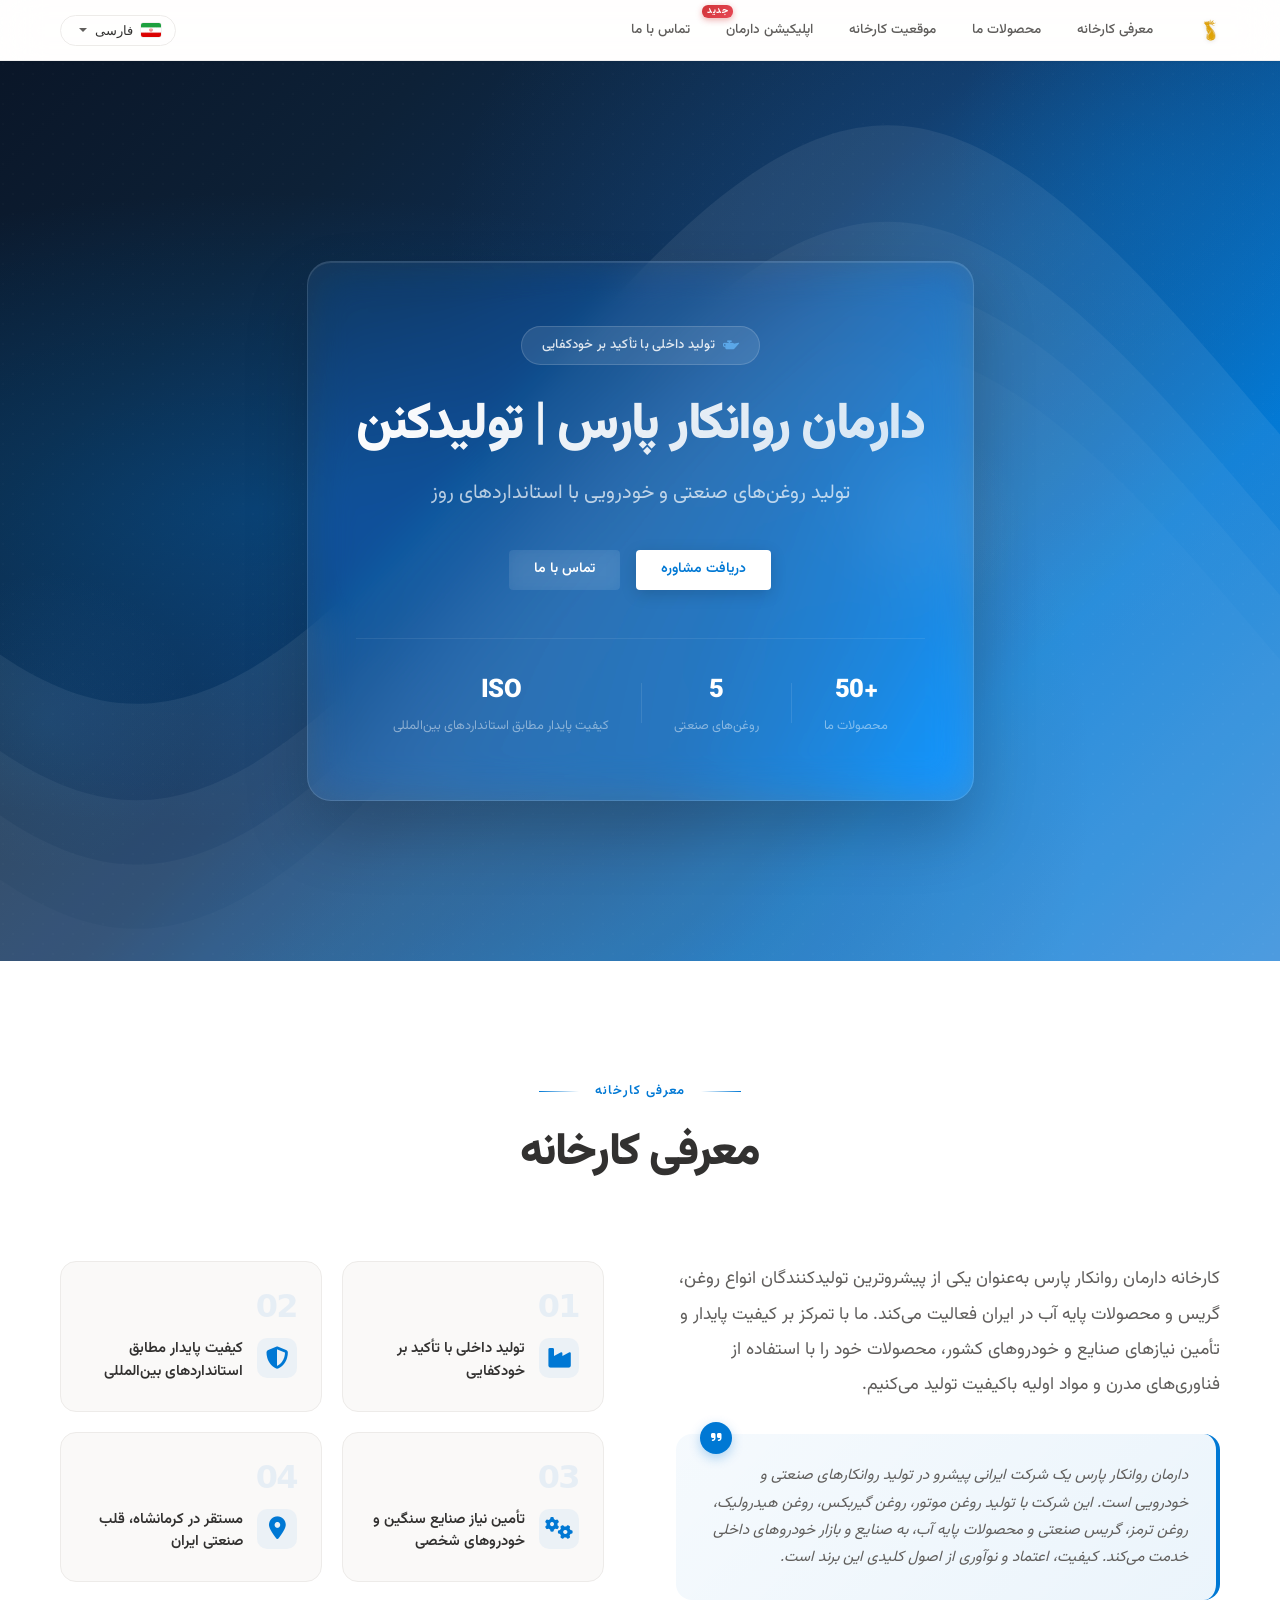
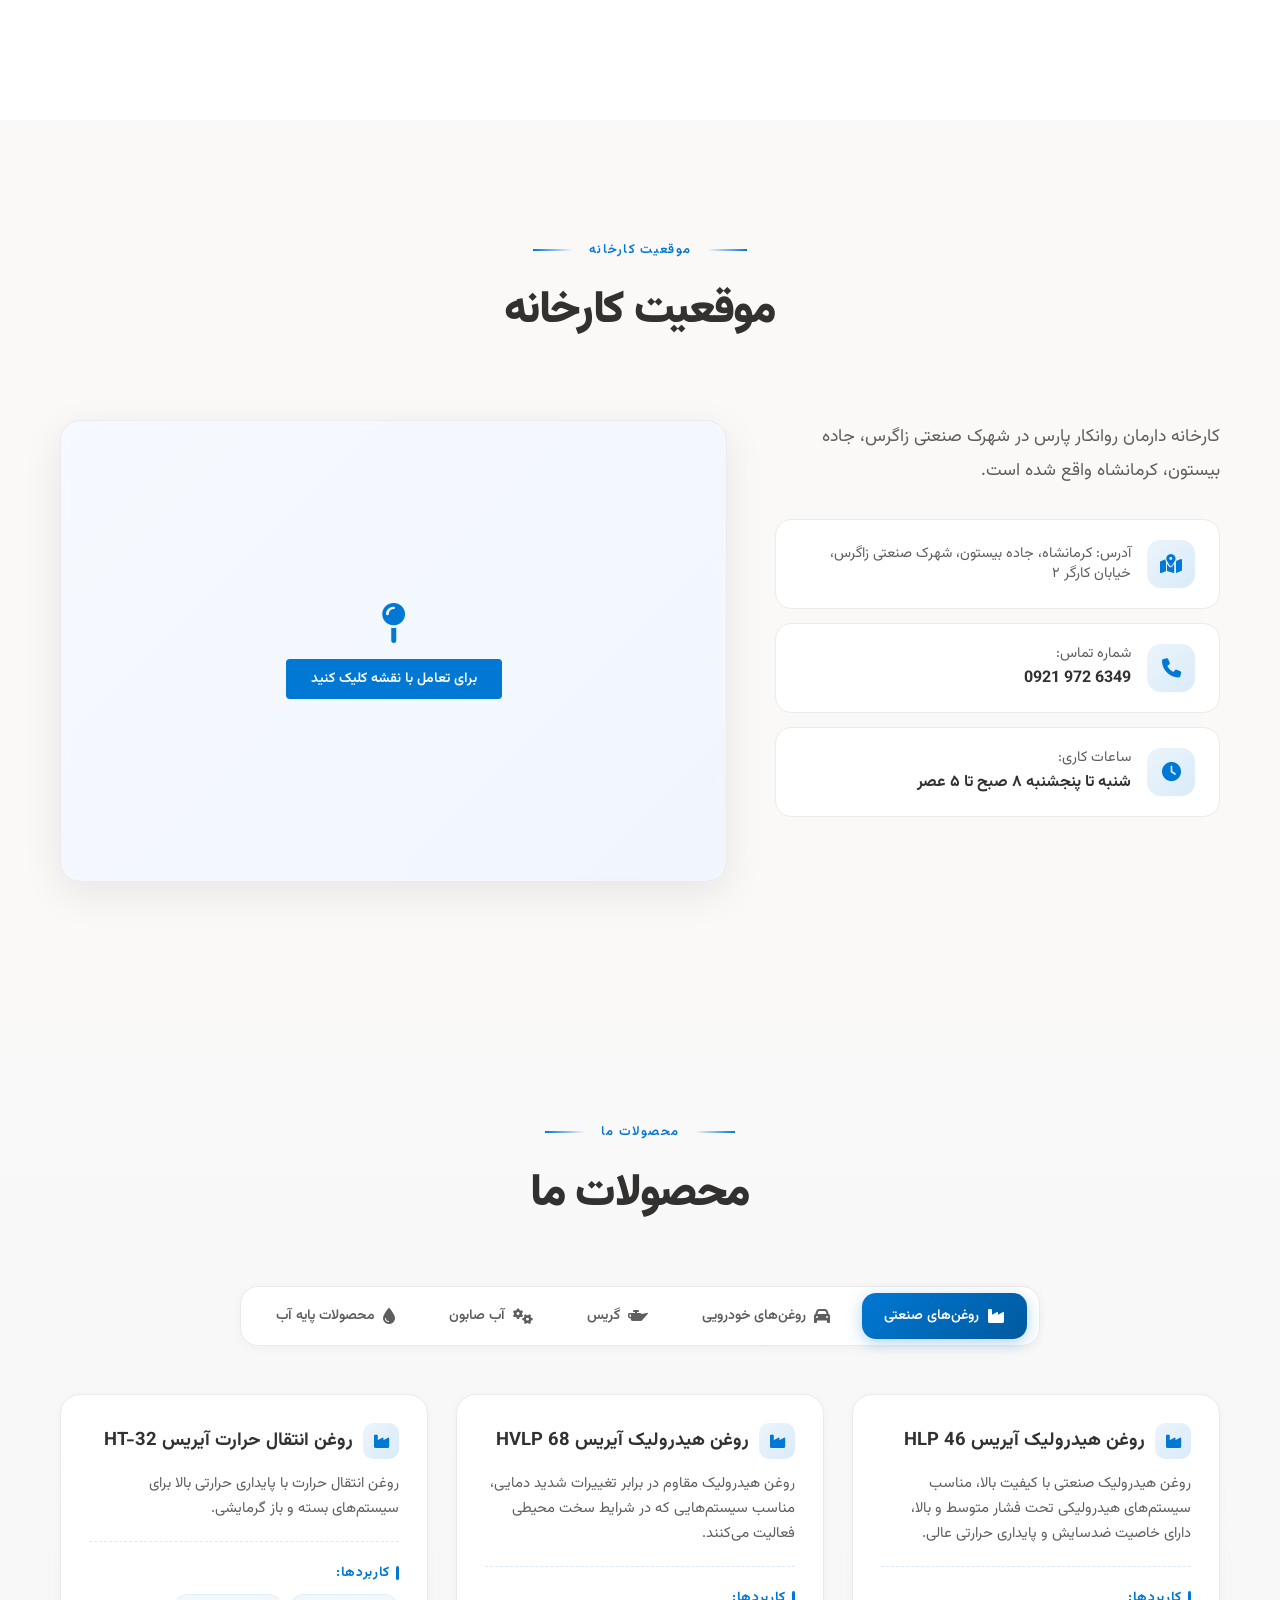
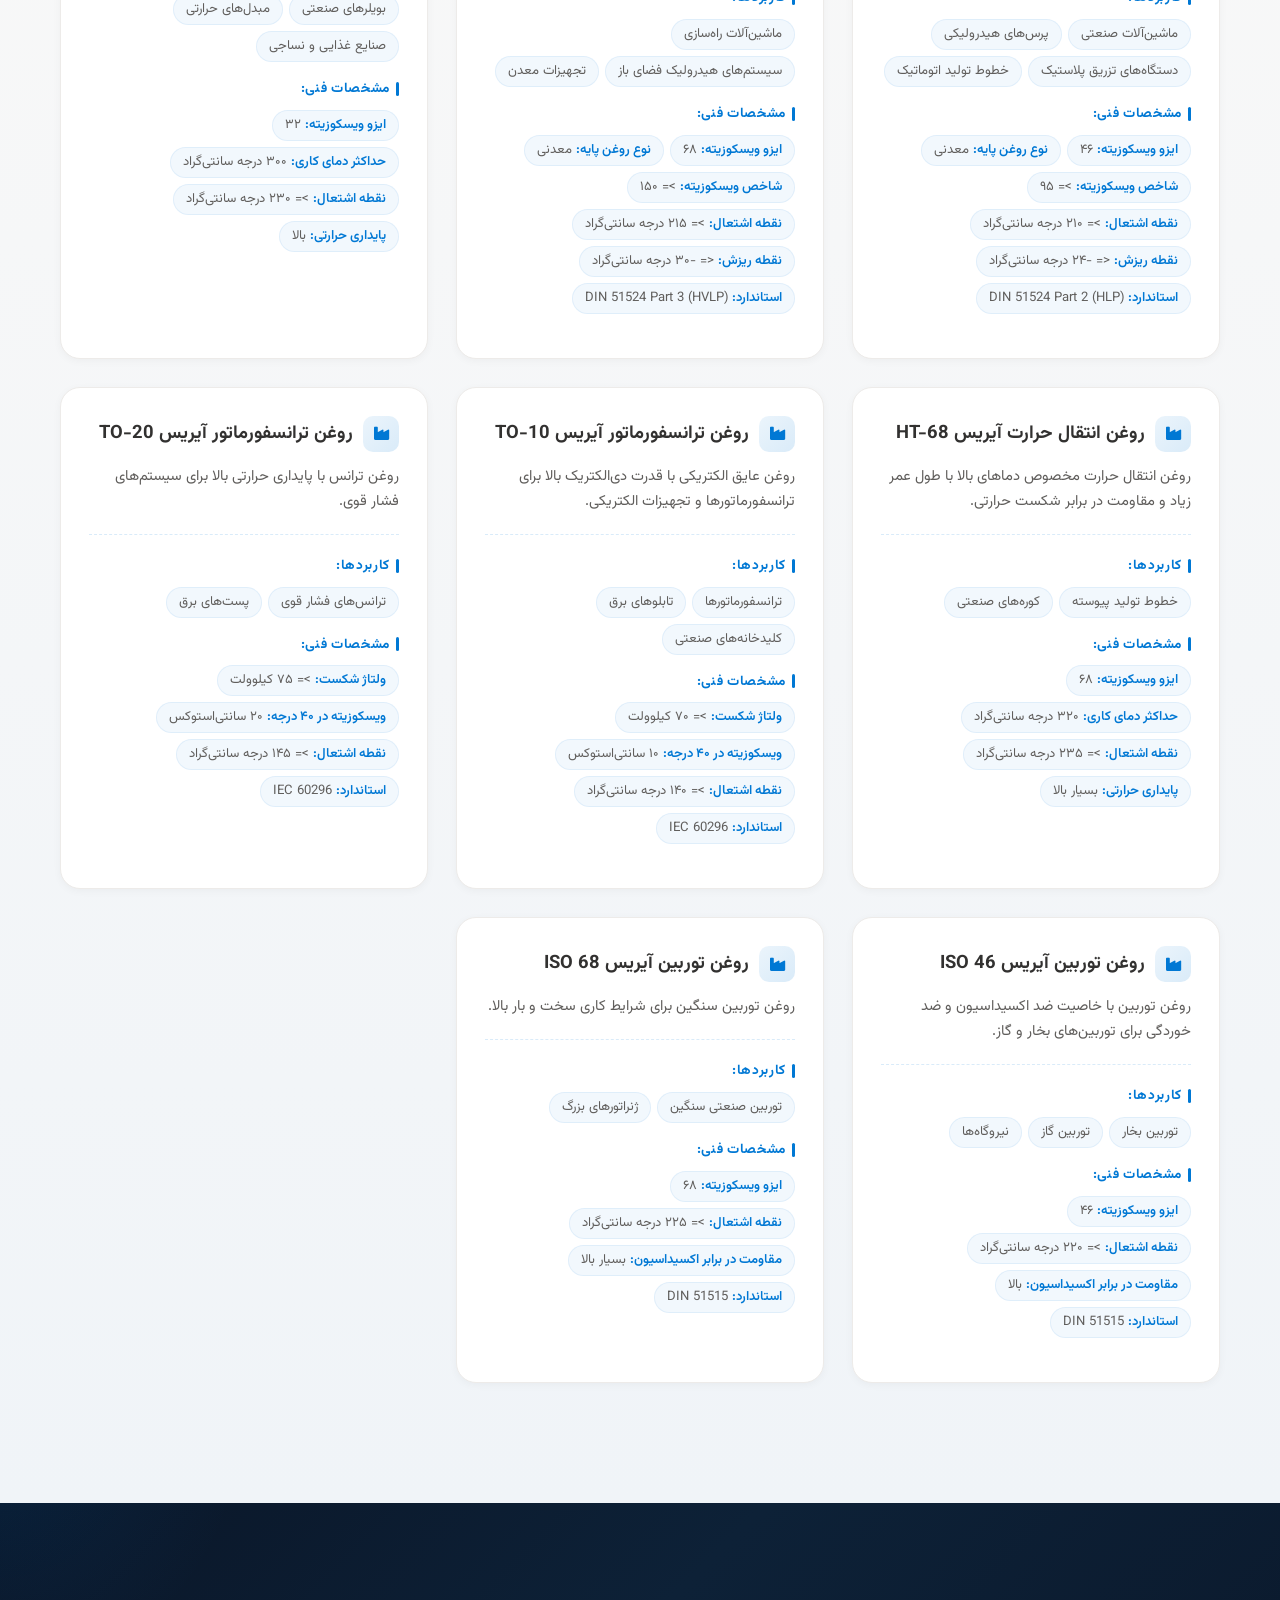
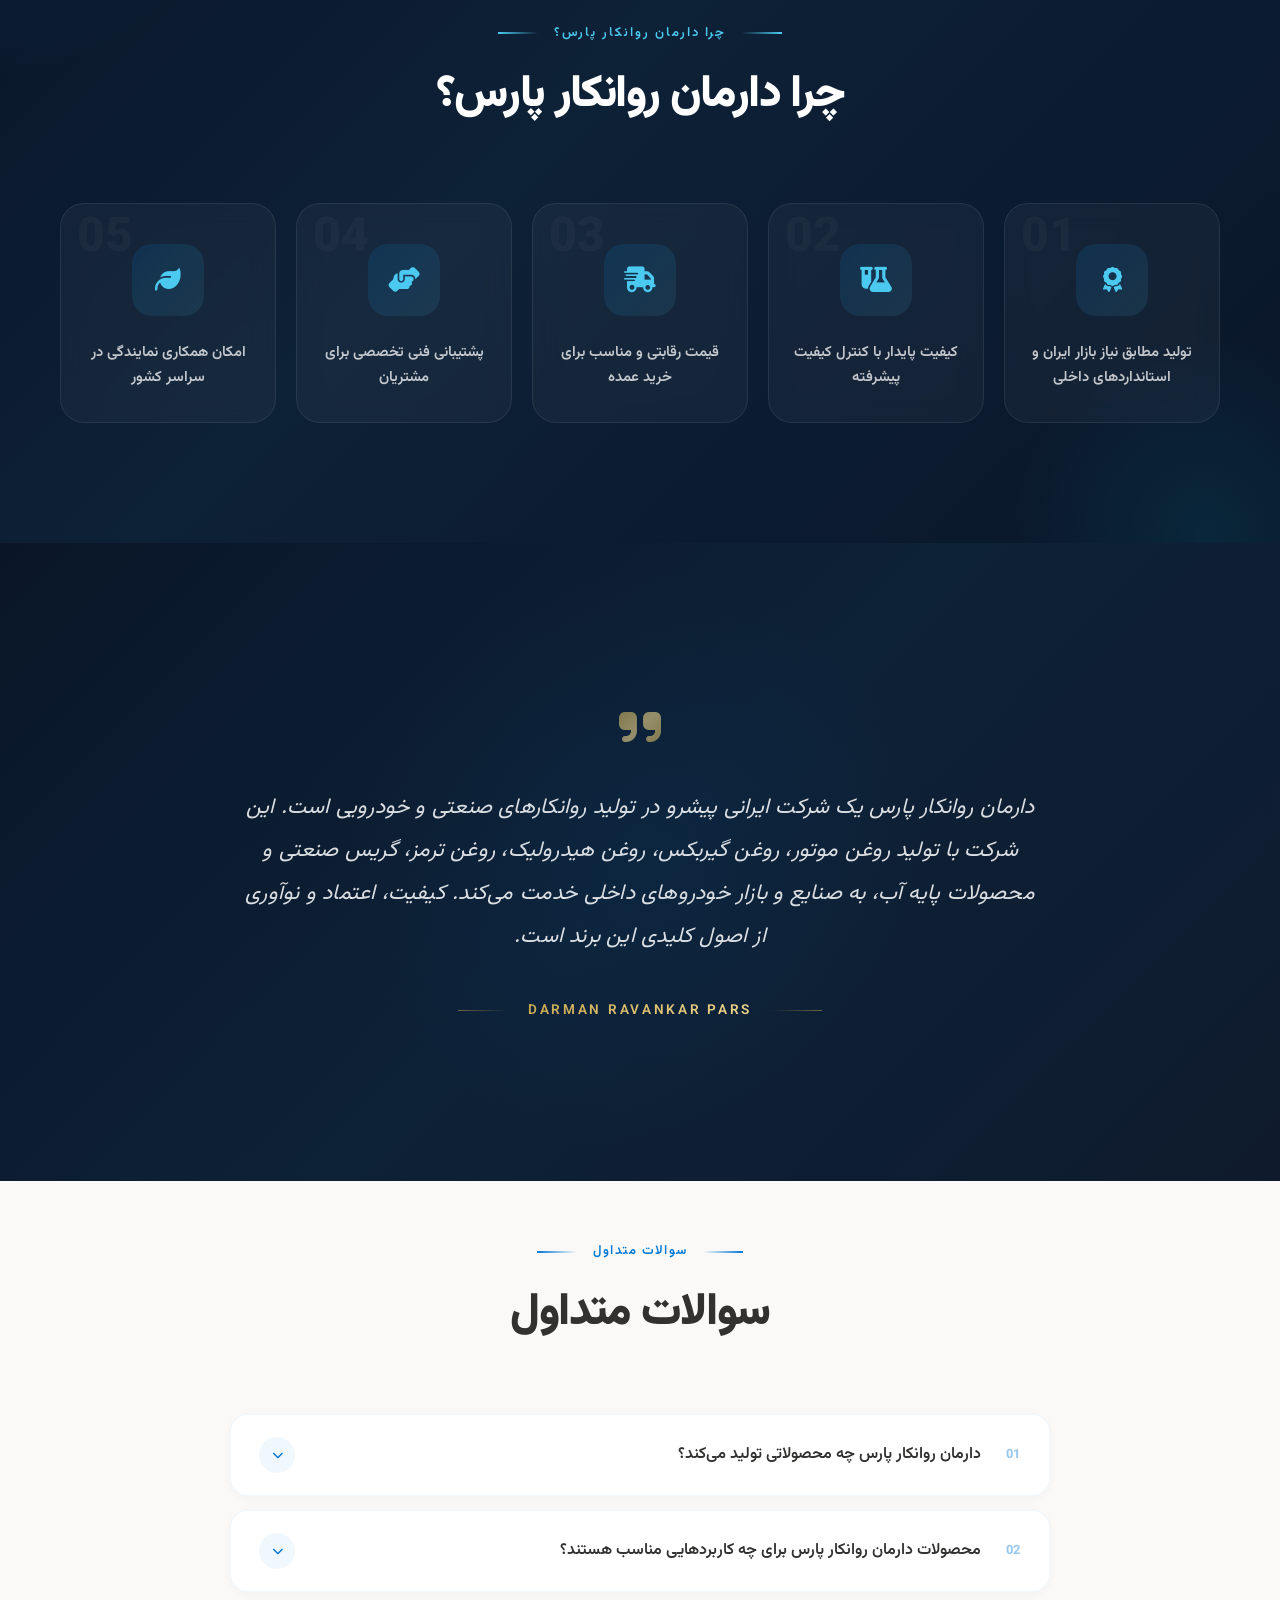
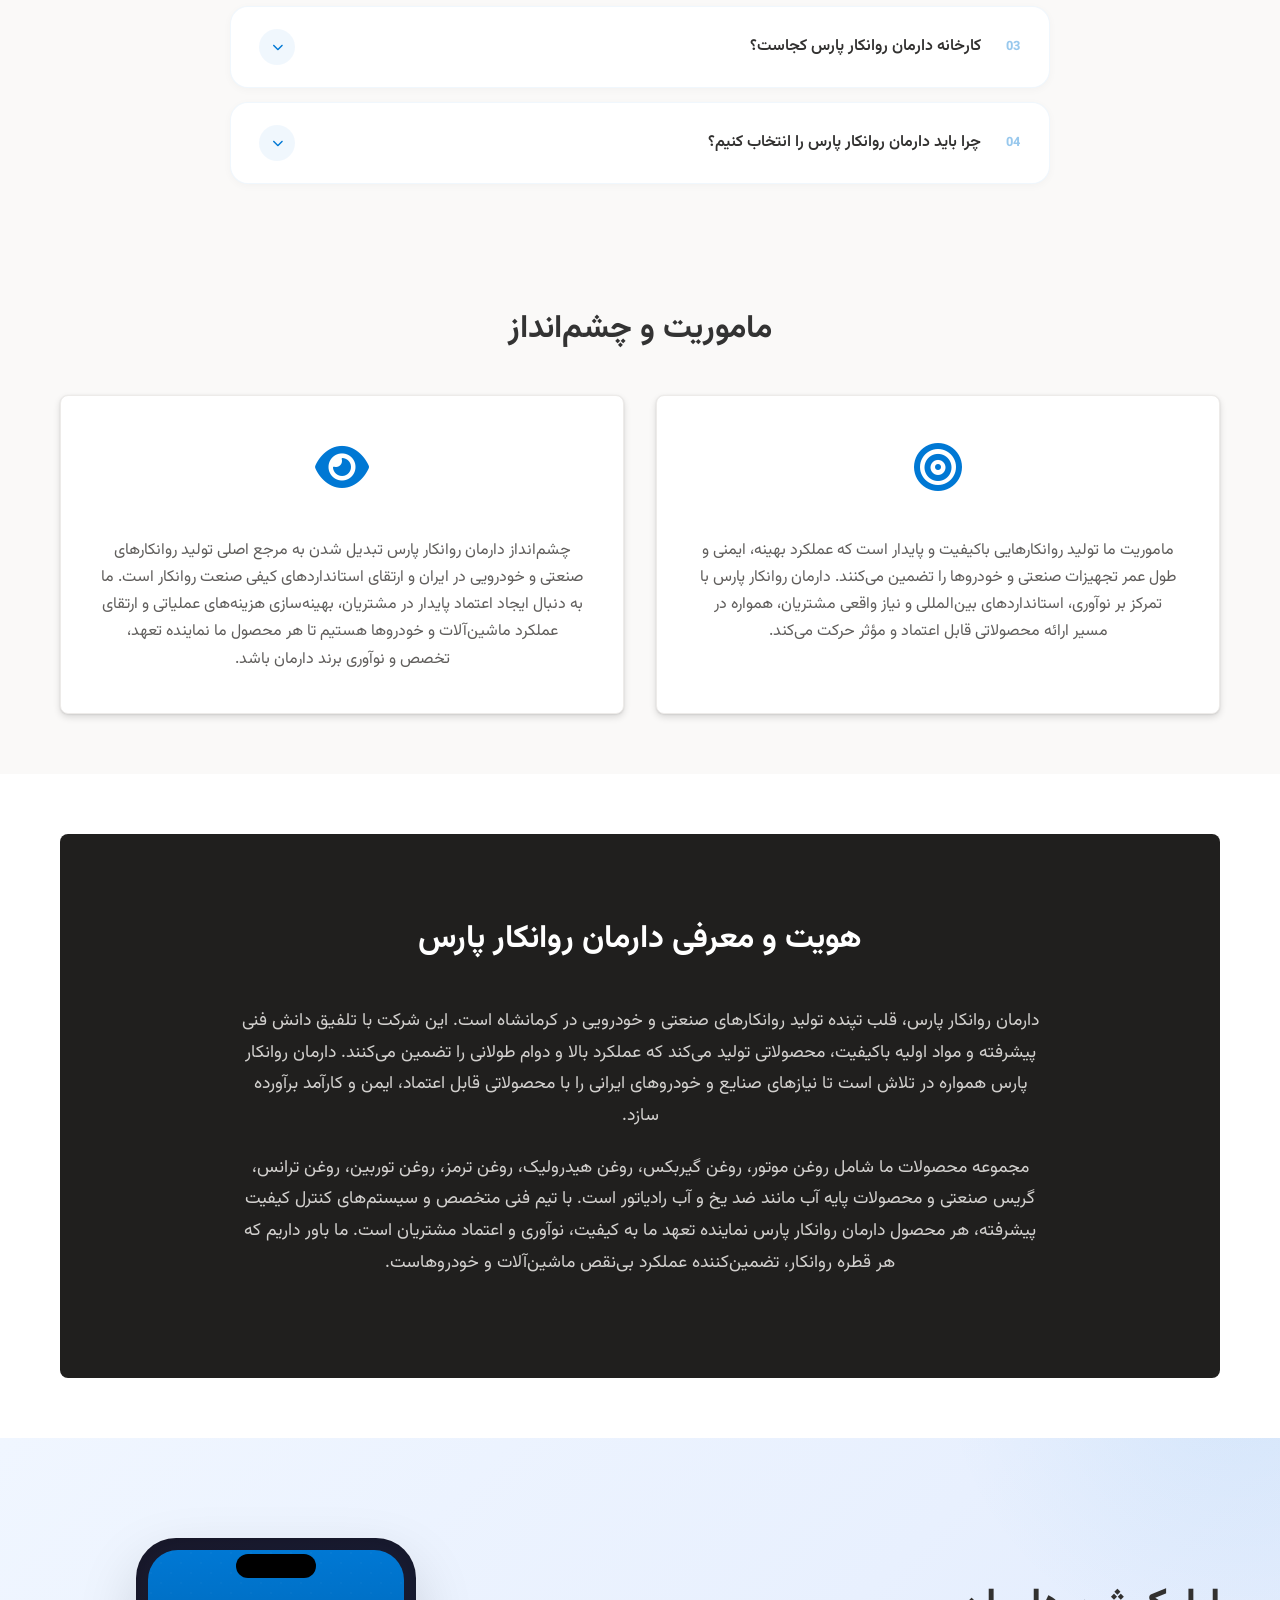
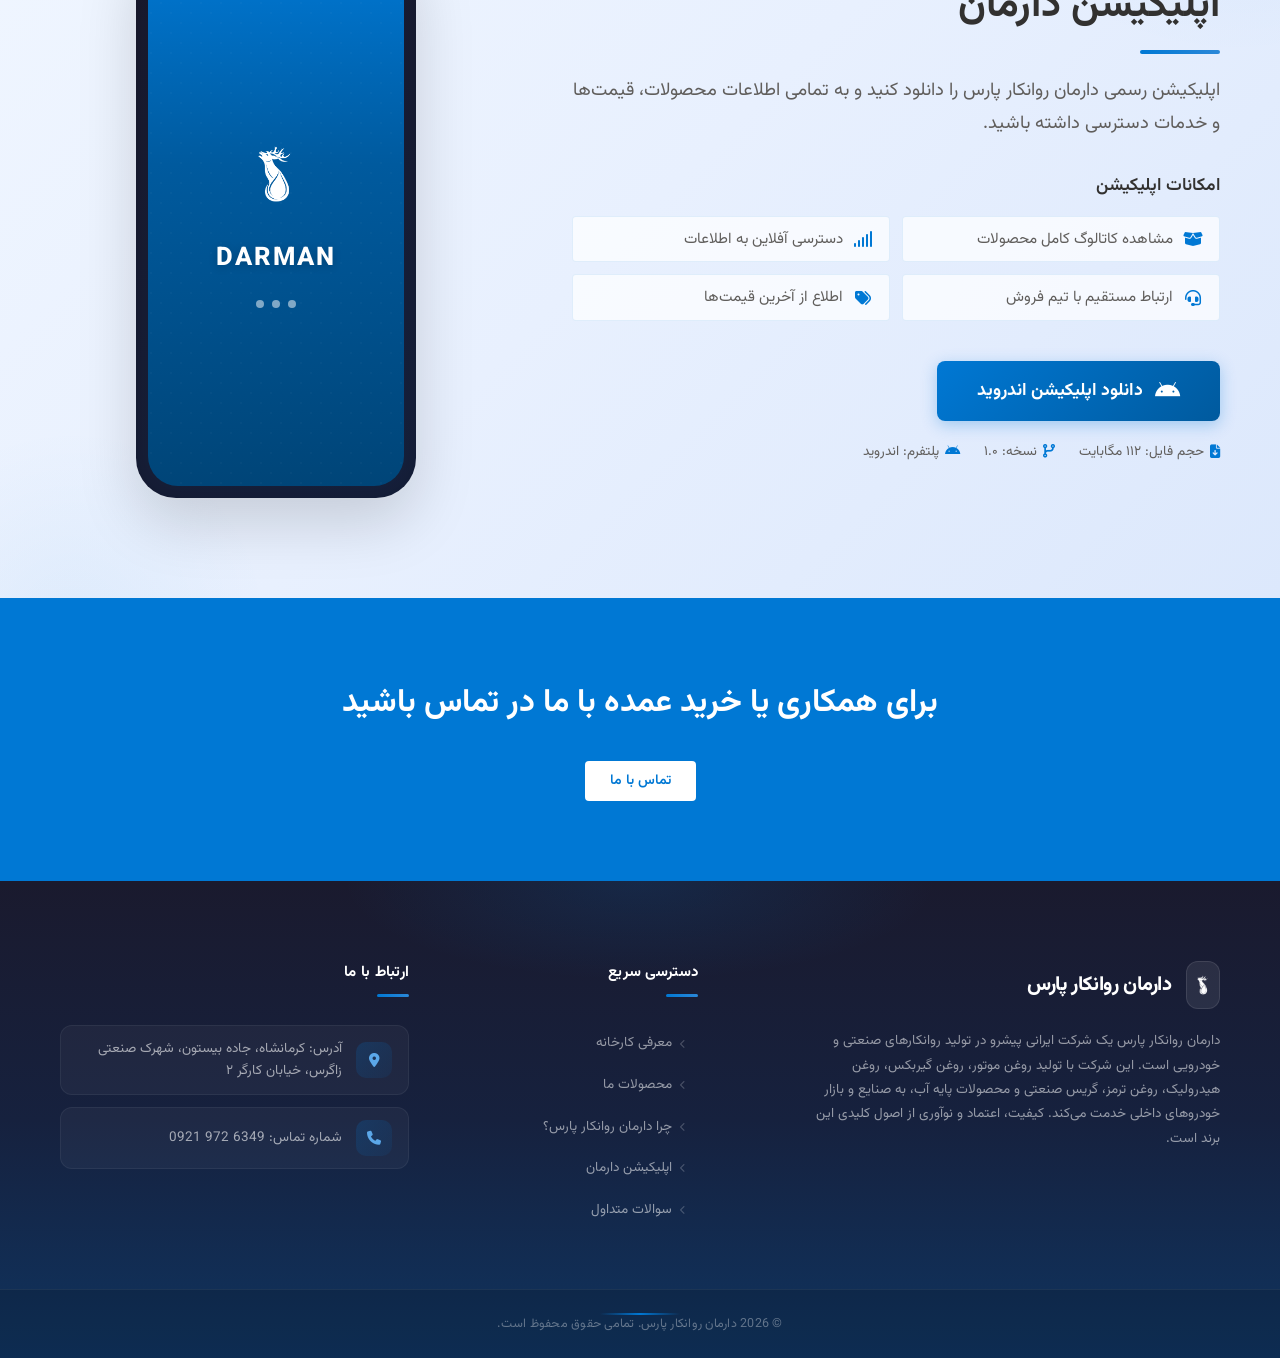
==== commit 1cc1ca51: "Enhance brand intro and FAQ sections with improved styling and interactivity" ====
--- a/index.html
+++ b/index.html
@@ -371,8 +371,15 @@
     <section id="brand-intro" class="brand-intro">
         <div class="container">
             <div class="brand-highlight">
-                <i class="fa-solid fa-quote-right quote-icon"></i>
+                <div class="brand-quote-marks">
+                    <i class="fa-solid fa-quote-right"></i>
+                </div>
                 <p data-i18n="brand_intro.content"></p>
+                <div class="brand-signature">
+                    <span class="brand-sig-line"></span>
+                    <span class="brand-sig-name">Darman Ravankar Pars</span>
+                    <span class="brand-sig-line"></span>
+                </div>
             </div>
         </div>
     </section>
@@ -380,12 +387,22 @@
     <!-- FAQ Section for AI-Friendly Q&A -->
     <section id="faq-llm" class="faq">
         <div class="container">
-            <h2 data-i18n="faq.title"></h2>
+            <div class="faq-header">
+                <div class="faq-label">
+                    <span class="faq-label-line"></span>
+                    <span data-i18n="faq.title" class="faq-label-text"></span>
+                    <span class="faq-label-line"></span>
+                </div>
+                <h2 data-i18n="faq.title" class="faq-heading"></h2>
+            </div>
             <div class="faq-accordion">
                 <div class="faq-item">
                     <button class="faq-question">
-                        <span data-i18n="faq.questions.0.question"></span>
-                        <i class="chevron-down"></i>
+                        <div class="faq-q-content">
+                            <span class="faq-q-number">01</span>
+                            <span data-i18n="faq.questions.0.question"></span>
+                        </div>
+                        <span class="faq-chevron"><i class="fa-solid fa-chevron-down"></i></span>
                     </button>
                     <div class="faq-answer">
                         <p data-i18n="faq.questions.0.answer"></p>
@@ -393,8 +410,11 @@
                 </div>
                 <div class="faq-item">
                     <button class="faq-question">
-                        <span data-i18n="faq.questions.1.question"></span>
-                        <i class="chevron-down"></i>
+                        <div class="faq-q-content">
+                            <span class="faq-q-number">02</span>
+                            <span data-i18n="faq.questions.1.question"></span>
+                        </div>
+                        <span class="faq-chevron"><i class="fa-solid fa-chevron-down"></i></span>
                     </button>
                     <div class="faq-answer">
                         <p data-i18n="faq.questions.1.answer"></p>
@@ -402,8 +422,11 @@
                 </div>
                 <div class="faq-item">
                     <button class="faq-question">
-                        <span data-i18n="faq.questions.2.question"></span>
-                        <i class="chevron-down"></i>
+                        <div class="faq-q-content">
+                            <span class="faq-q-number">03</span>
+                            <span data-i18n="faq.questions.2.question"></span>
+                        </div>
+                        <span class="faq-chevron"><i class="fa-solid fa-chevron-down"></i></span>
                     </button>
                     <div class="faq-answer">
                         <p data-i18n="faq.questions.2.answer"></p>
@@ -411,8 +434,11 @@
                 </div>
                 <div class="faq-item">
                     <button class="faq-question">
-                        <span data-i18n="faq.questions.3.question"></span>
-                        <i class="chevron-down"></i>
+                        <div class="faq-q-content">
+                            <span class="faq-q-number">04</span>
+                            <span data-i18n="faq.questions.3.question"></span>
+                        </div>
+                        <span class="faq-chevron"><i class="fa-solid fa-chevron-down"></i></span>
                     </button>
                     <div class="faq-answer">
                         <p data-i18n="faq.questions.3.answer"></p>
--- a/style.css
+++ b/style.css
@@ -1347,32 +1347,84 @@
     }
 }
 
-/* Brand Intro Highlight */
+/* Brand Intro Section — Premium Quote */
+.brand-intro {
+    background: linear-gradient(135deg, #0a1628 0%, #0d2137 50%, #0f1b2d 100%);
+    padding: 100px 0;
+    position: relative;
+    overflow: hidden;
+}
+
+.brand-intro::before {
+    content: '';
+    position: absolute;
+    top: 50%;
+    left: 50%;
+    transform: translate(-50%, -50%);
+    width: 600px;
+    height: 600px;
+    background: radial-gradient(circle, rgba(0, 120, 212, 0.06) 0%, transparent 70%);
+    border-radius: 50%;
+    pointer-events: none;
+}
+
 .brand-highlight {
-    background: linear-gradient(to right, rgba(0, 120, 212, 0.05), rgba(0, 120, 212, 0.02));
-    padding: 60px 40px;
-    border-radius: var(--radius-large);
-    border-inline-start: 6px solid var(--fluent-primary);
-    position: relative;
     max-width: 900px;
     margin: 0 auto;
-}
-
-.quote-icon {
-    position: absolute;
-    top: 20px;
-    inset-inline-start: 20px;
-    font-size: 2rem;
-    color: rgba(0, 120, 212, 0.1);
+    text-align: center;
+    position: relative;
+    padding: 60px 48px;
+}
+
+.brand-quote-marks {
+    margin-bottom: 32px;
+}
+
+.brand-quote-marks i {
+    font-size: 3rem;
+    background: linear-gradient(135deg, #c9a94e, #f0d78c, #c9a94e);
+    -webkit-background-clip: text;
+    -webkit-text-fill-color: transparent;
+    background-clip: text;
+    opacity: 0.6;
 }
 
 .brand-highlight p {
-    font-size: 1.3rem;
-    line-height: 1.8;
-    color: var(--fluent-text-primary);
-    font-weight: 500;
-    margin-bottom: 0;
+    font-size: 1.35rem;
+    line-height: 2;
+    color: rgba(255, 255, 255, 0.85);
+    font-weight: 400;
+    margin-bottom: 40px;
     font-style: italic;
+    letter-spacing: 0.01em;
+}
+
+.brand-signature {
+    display: flex;
+    align-items: center;
+    justify-content: center;
+    gap: 20px;
+}
+
+.brand-sig-line {
+    width: 50px;
+    height: 1px;
+    background: linear-gradient(90deg, transparent, rgba(201, 169, 78, 0.5));
+}
+
+.brand-sig-line:last-child {
+    background: linear-gradient(90deg, rgba(201, 169, 78, 0.5), transparent);
+}
+
+.brand-sig-name {
+    font-size: 0.85rem;
+    font-weight: 600;
+    letter-spacing: 0.2em;
+    text-transform: uppercase;
+    background: linear-gradient(135deg, #c9a94e, #f0d78c);
+    -webkit-background-clip: text;
+    -webkit-text-fill-color: transparent;
+    background-clip: text;
 }
 
 /* Mission & Vision */
@@ -1441,7 +1493,11 @@
     }
     
     .brand-highlight p {
-        font-size: 1.1rem;
+        font-size: 1.05rem;
+    }
+
+    .brand-highlight {
+        padding: 40px 24px;
     }
     
     .identity-box {
@@ -1730,84 +1786,207 @@
     font-size: 1.2rem;
 }
 
-/* Brand Introduction Section */
-.brand-intro {
-    background-color: var(--fluent-bg);
+/* Brand Introduction Section */\n/* (Styles defined above in the brand-intro block) */
+
+/* FAQ Section — Premium VIP */
+.faq {
+    background: linear-gradient(180deg, #f8f9fb 0%, #eef2f7 100%);
+    padding: 120px 0;
+    position: relative;
+}
+
+/* FAQ Header */
+.faq-header {
     text-align: center;
-}
-
-/* FAQ Section */
-.faq {
-    background-color: var(--fluent-card-bg);
-}
-
+    margin-bottom: 64px;
+}
+
+.faq-label {
+    display: flex;
+    align-items: center;
+    justify-content: center;
+    gap: 16px;
+    margin-bottom: 16px;
+}
+
+.faq-label-text {
+    font-size: 13px;
+    font-weight: 600;
+    color: var(--fluent-primary);
+    text-transform: uppercase;
+    letter-spacing: 0.1em;
+}
+
+.faq-label-line {
+    width: 40px;
+    height: 1.5px;
+    background: linear-gradient(90deg, transparent, var(--fluent-primary));
+}
+
+.faq-label-line:last-child {
+    background: linear-gradient(90deg, var(--fluent-primary), transparent);
+}
+
+.faq-heading {
+    font-size: 2.8rem;
+    font-weight: 900;
+    color: var(--fluent-text-primary);
+    letter-spacing: -0.03em;
+    margin-bottom: 0;
+}
+
+/* FAQ Accordion */
 .faq-accordion {
-    max-width: 800px;
+    max-width: 820px;
     margin: 0 auto;
-    border: 1px solid var(--fluent-border);
-    border-radius: var(--radius-medium);
+    display: flex;
+    flex-direction: column;
+    gap: 14px;
+    border: none;
+    border-radius: 0;
+    overflow: visible;
+}
+
+.faq-item {
+    background: #fff;
+    border-radius: 18px;
+    border: 1px solid rgba(0, 120, 212, 0.06);
+    box-shadow: 0 2px 8px rgba(0, 0, 0, 0.03);
     overflow: hidden;
-}
-
-.faq-item {
-    border-bottom: 1px solid var(--fluent-border);
+    transition: all 0.35s cubic-bezier(0.4, 0, 0.2, 1);
+    opacity: 0;
+    transform: translateY(20px);
+}
+
+.faq-item.visible {
+    opacity: 1;
+    transform: translateY(0);
 }
 
 .faq-item:last-child {
-    border-bottom: none;
-}
-
+    border-bottom: 1px solid rgba(0, 120, 212, 0.06);
+}
+
+.faq-item:hover {
+    box-shadow: 0 8px 28px rgba(0, 120, 212, 0.08);
+    border-color: rgba(0, 120, 212, 0.12);
+}
+
+.faq-item.active {
+    background: linear-gradient(135deg, #fff 0%, #f0f7ff 100%);
+    border-color: rgba(0, 120, 212, 0.2);
+    box-shadow: 0 12px 40px rgba(0, 120, 212, 0.1);
+}
+
+/* FAQ Question Button */
 .faq-question {
     width: 100%;
-    padding: 16px 24px;
+    padding: 22px 28px;
     background: none;
     border: none;
     display: flex;
     justify-content: space-between;
     align-items: center;
     cursor: pointer;
-    text-align: right;
+    text-align: start;
     font-family: inherit;
-    font-size: 16px;
+    font-size: 1rem;
     font-weight: 600;
     color: var(--fluent-text-primary);
-    transition: background-color 0.2s;
+    transition: all 0.3s ease;
+    gap: 16px;
 }
 
 .faq-question:hover {
-    background-color: var(--fluent-bg);
-}
-
-.chevron-down {
-    width: 10px;
-    height: 10px;
-    border-right: 2px solid var(--fluent-text-secondary);
-    border-bottom: 2px solid var(--fluent-text-secondary);
-    transform: rotate(45deg);
-    transition: transform 0.3s ease;
-    margin-right: 16px;
-}
-
-.faq-item.active .chevron-down {
-    transform: rotate(-135deg);
-}
-
+    background: none;
+}
+
+.faq-q-content {
+    display: flex;
+    align-items: center;
+    gap: 16px;
+    flex: 1;
+}
+
+.faq-q-number {
+    font-size: 0.8rem;
+    font-weight: 800;
+    color: var(--fluent-primary);
+    opacity: 0.4;
+    min-width: 24px;
+    letter-spacing: 0.05em;
+}
+
+.faq-item.active .faq-q-number {
+    opacity: 1;
+}
+
+/* FAQ Chevron */
+.faq-chevron {
+    width: 36px;
+    height: 36px;
+    display: flex;
+    align-items: center;
+    justify-content: center;
+    background: rgba(0, 120, 212, 0.06);
+    border-radius: 50%;
+    flex-shrink: 0;
+    transition: all 0.4s cubic-bezier(0.4, 0, 0.2, 1);
+}
+
+.faq-chevron i {
+    font-size: 0.7rem;
+    color: var(--fluent-primary);
+    transition: transform 0.4s cubic-bezier(0.4, 0, 0.2, 1);
+}
+
+.faq-item.active .faq-chevron {
+    background: var(--fluent-primary);
+    box-shadow: 0 4px 12px rgba(0, 120, 212, 0.3);
+}
+
+.faq-item.active .faq-chevron i {
+    color: #fff;
+    transform: rotate(180deg);
+}
+
+/* FAQ Answer */
 .faq-answer {
     max-height: 0;
     overflow: hidden;
-    transition: max-height 0.3s ease-out, padding 0.3s ease;
-    background-color: #ffffff;
+    transition: max-height 0.4s cubic-bezier(0.4, 0, 0.2, 1), padding 0.4s ease;
+    background: none;
 }
 
 .faq-item.active .faq-answer {
-    max-height: 500px; /* Large enough value */
-    padding: 0 24px 24px 24px;
+    max-height: 500px;
+    padding: 0 28px 28px 68px;
 }
 
 .faq-answer p {
     margin-bottom: 0;
     color: var(--fluent-text-secondary);
-    line-height: 1.8;
+    line-height: 1.9;
+    font-size: 0.95rem;
+}
+
+@media (max-width: 768px) {
+    .faq-heading {
+        font-size: 2rem;
+    }
+
+    .faq-question {
+        padding: 18px 20px;
+        font-size: 0.92rem;
+    }
+
+    .faq-item.active .faq-answer {
+        padding: 0 20px 20px 20px;
+    }
+
+    .faq-q-number {
+        display: none;
+    }
 }
 
 /* Mission Section */
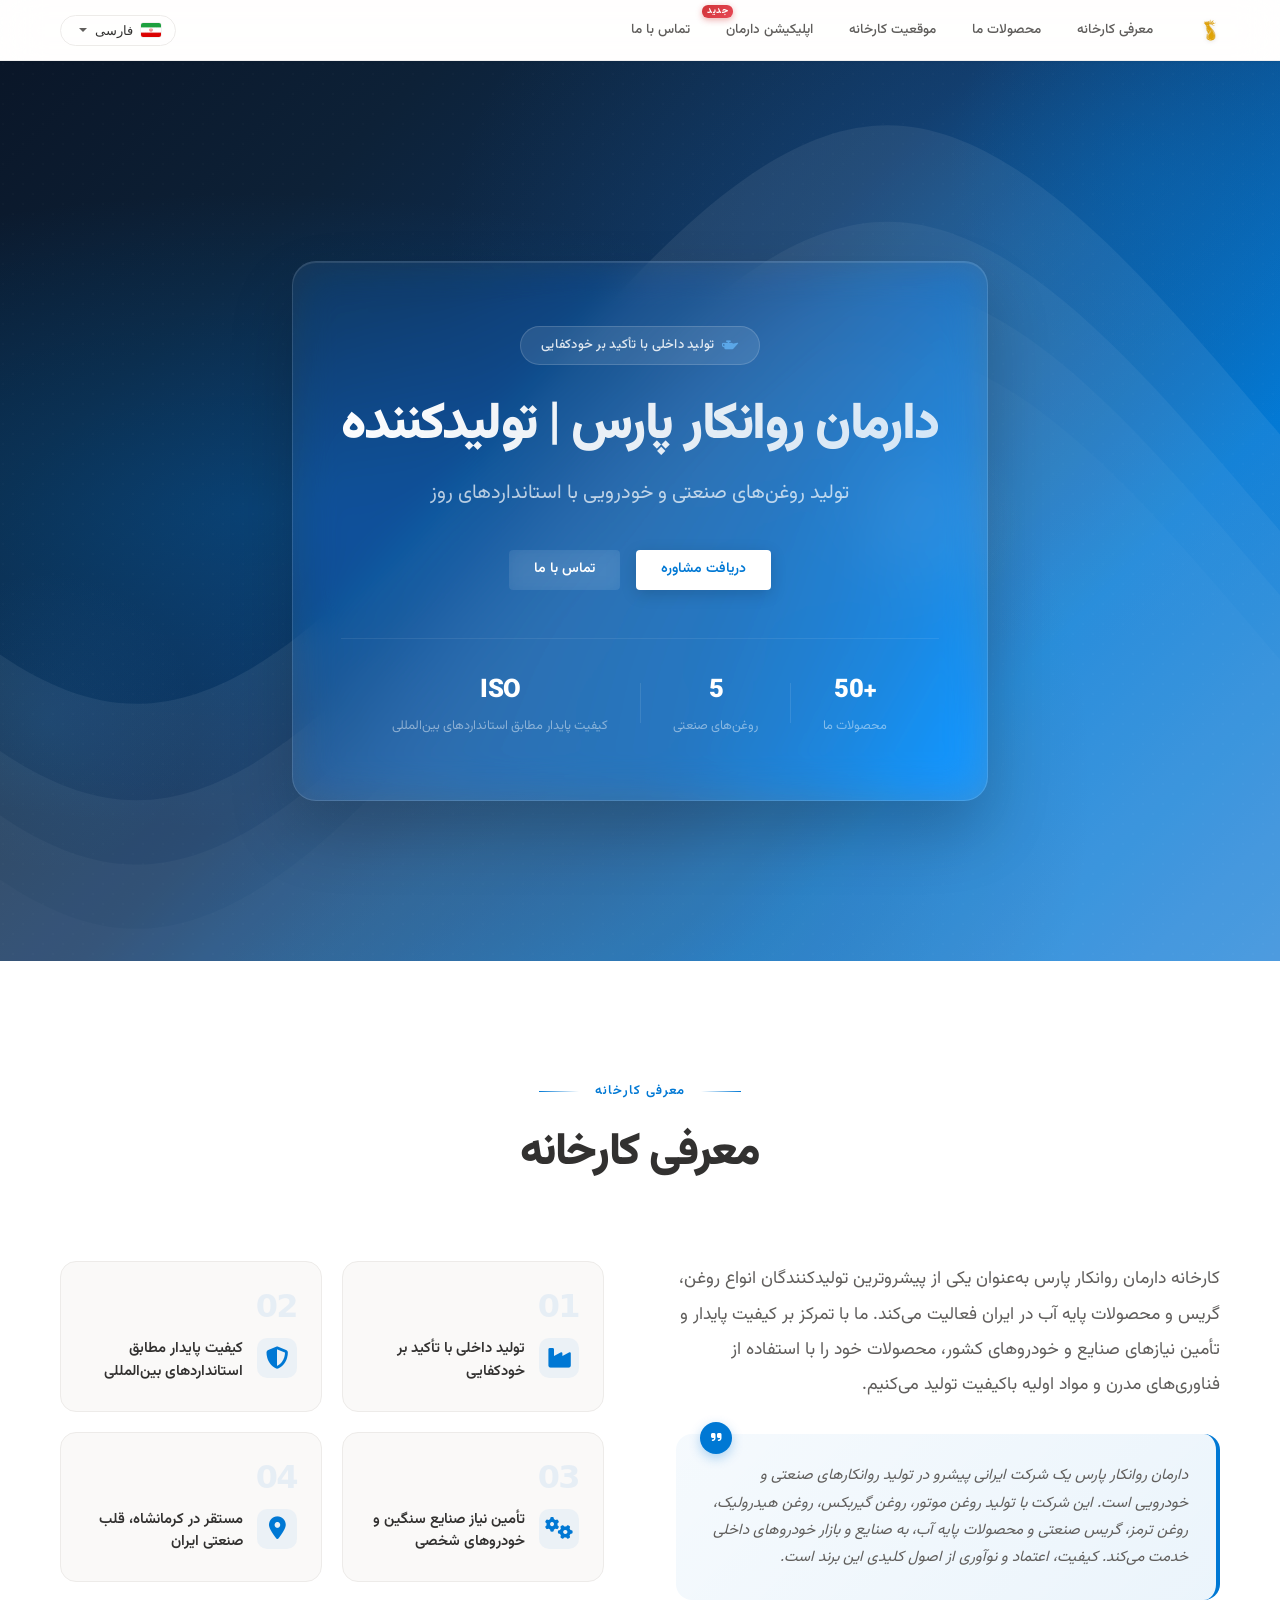
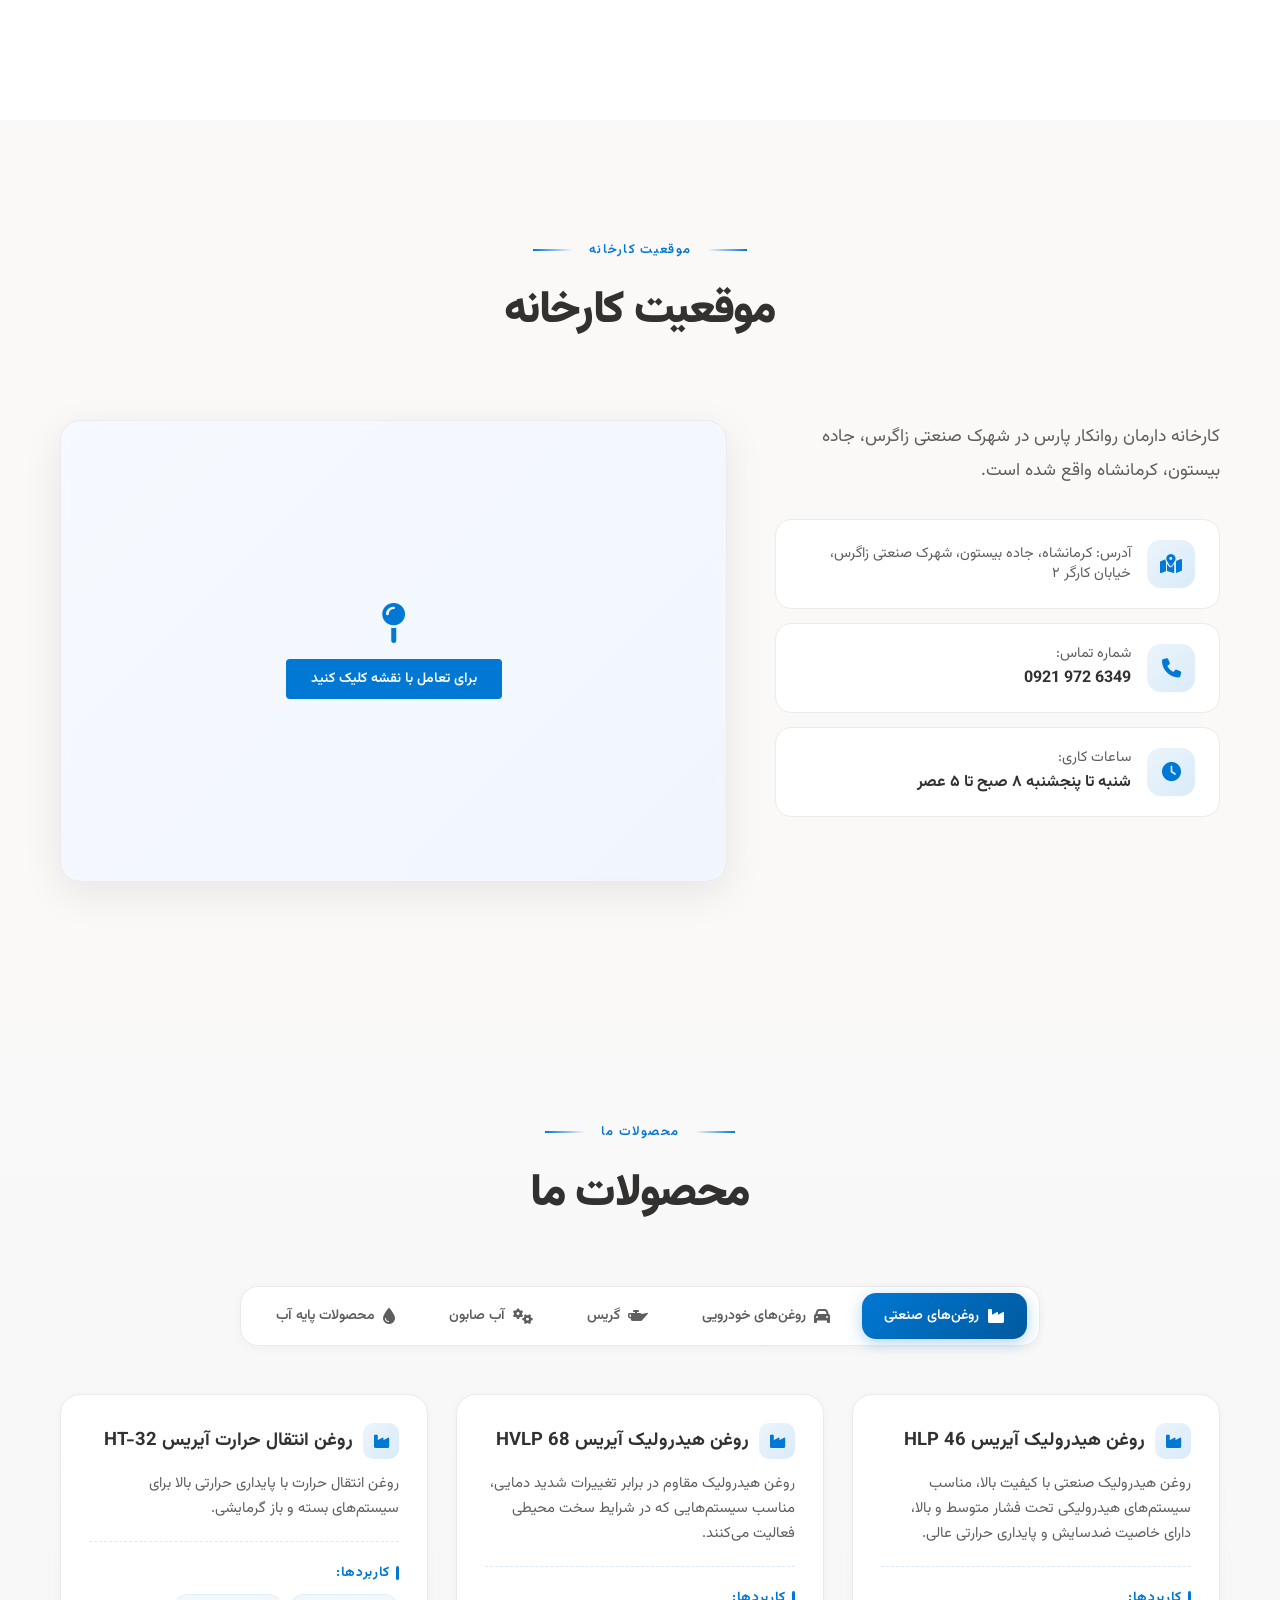
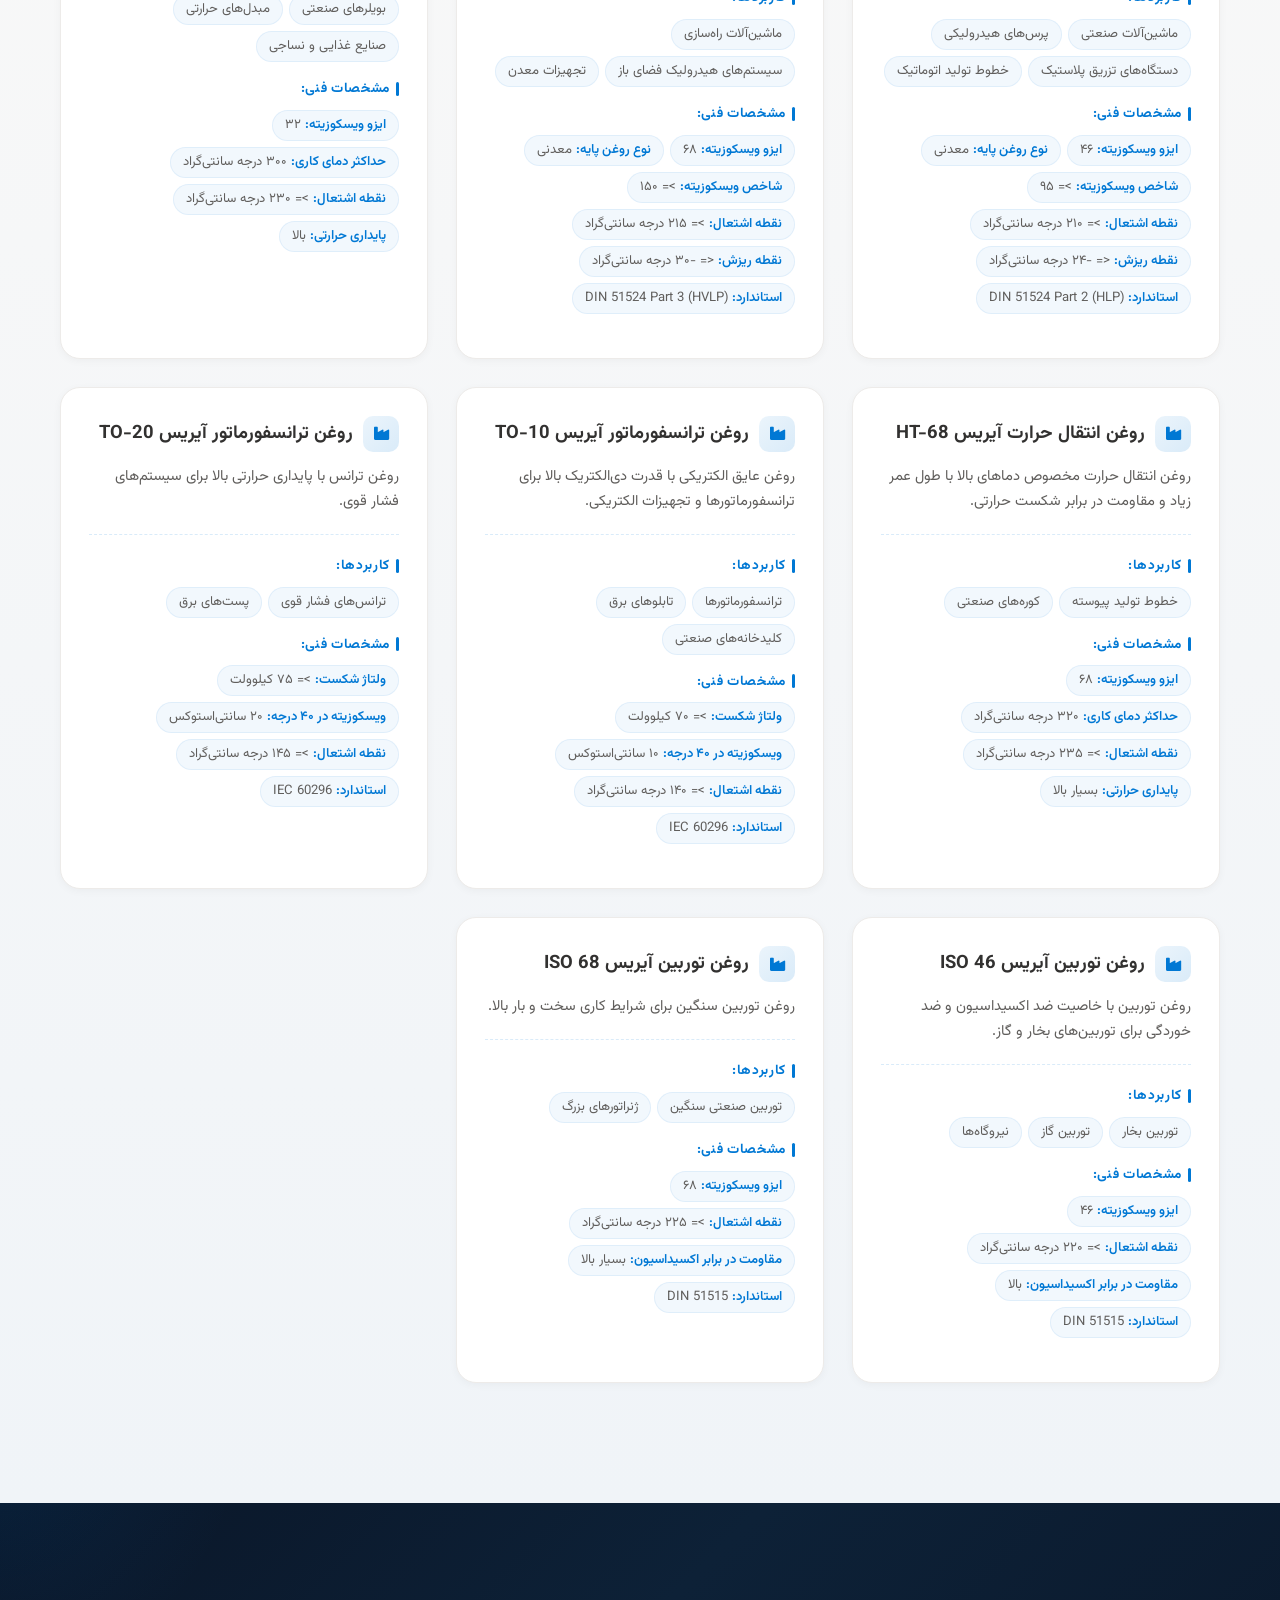
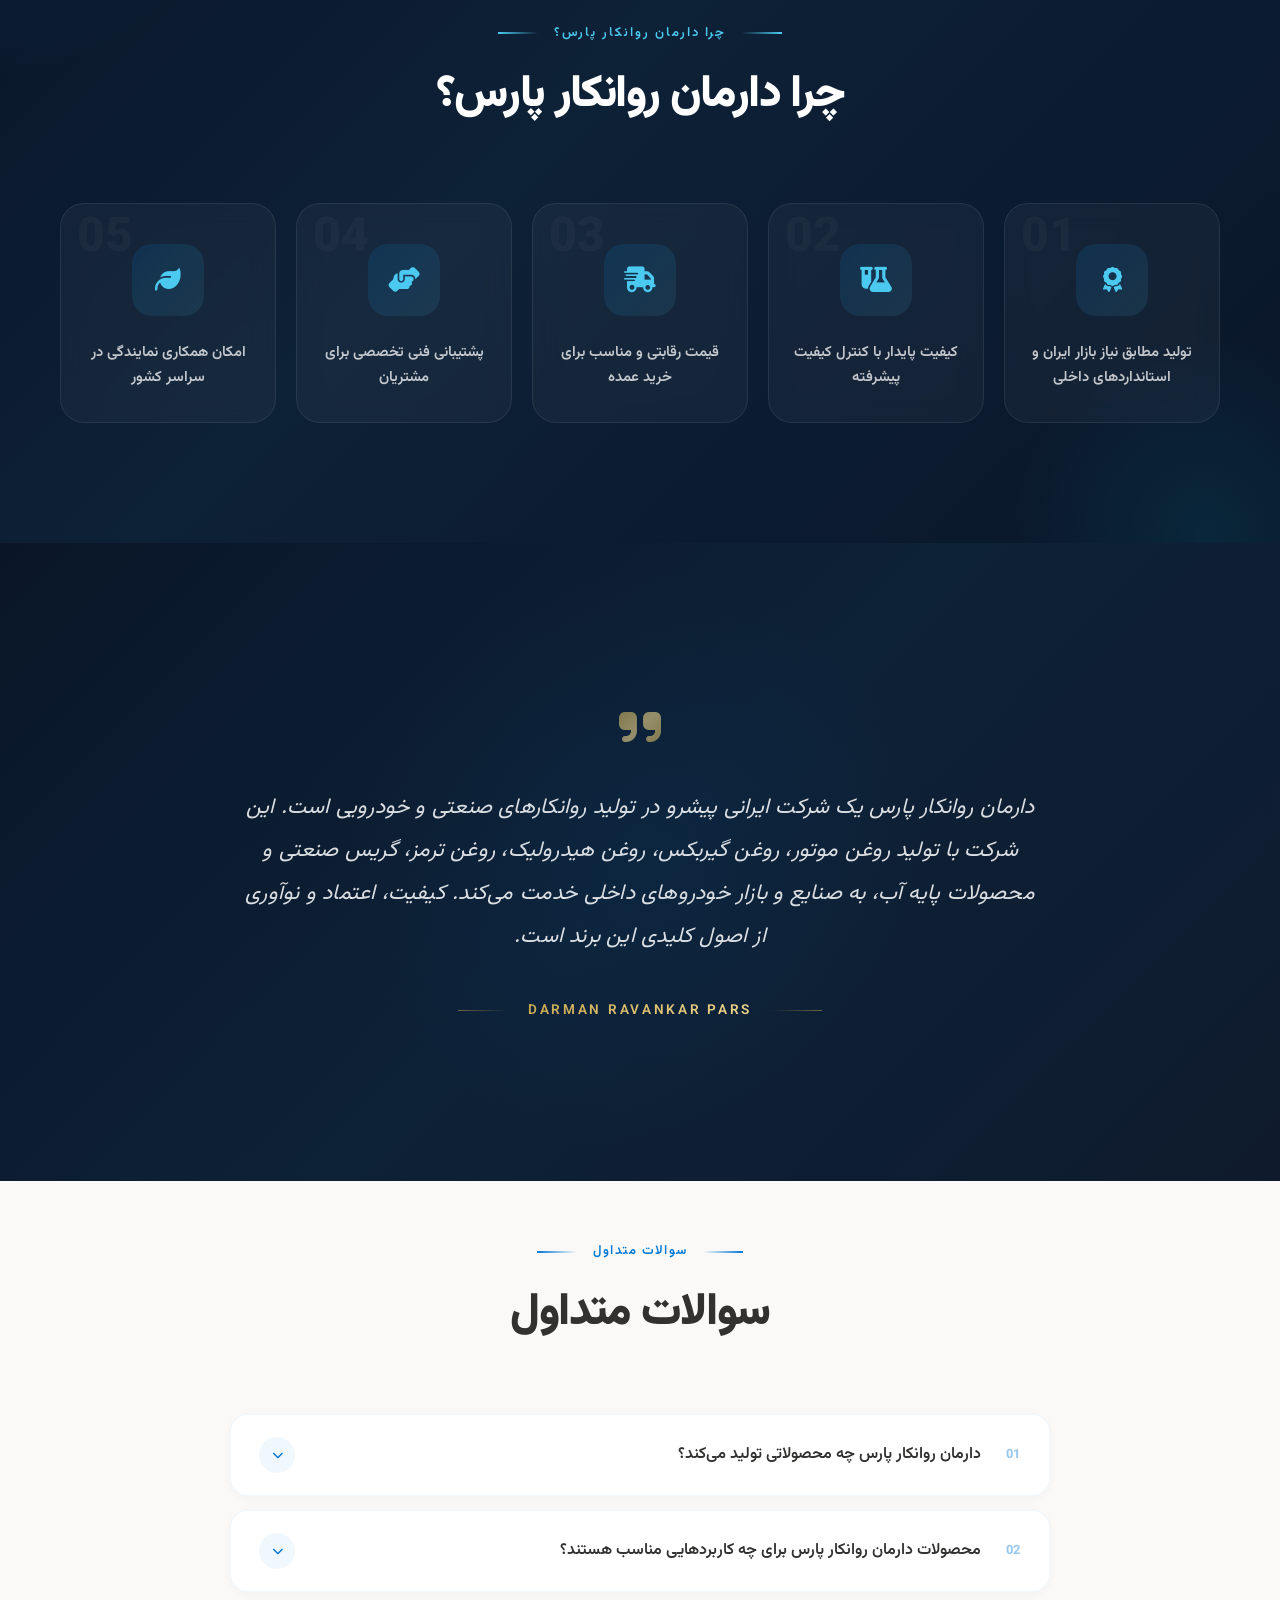
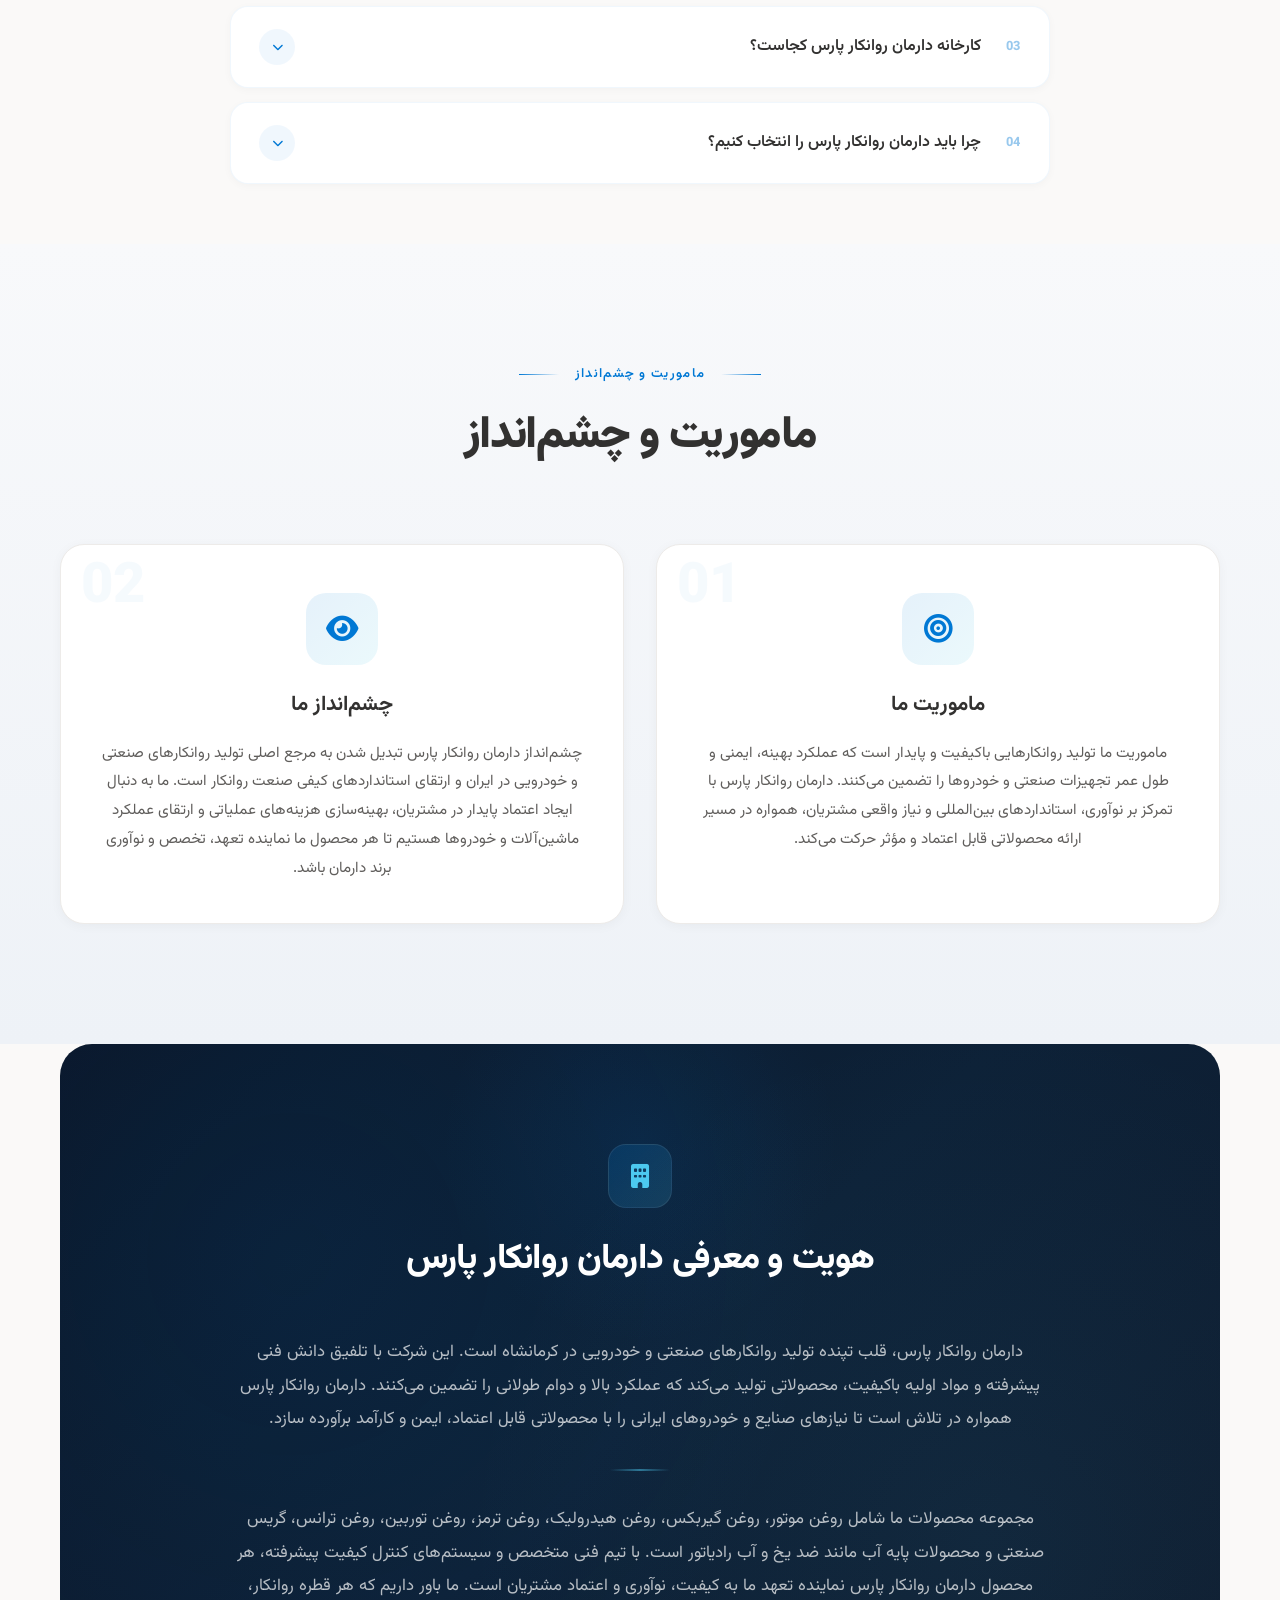
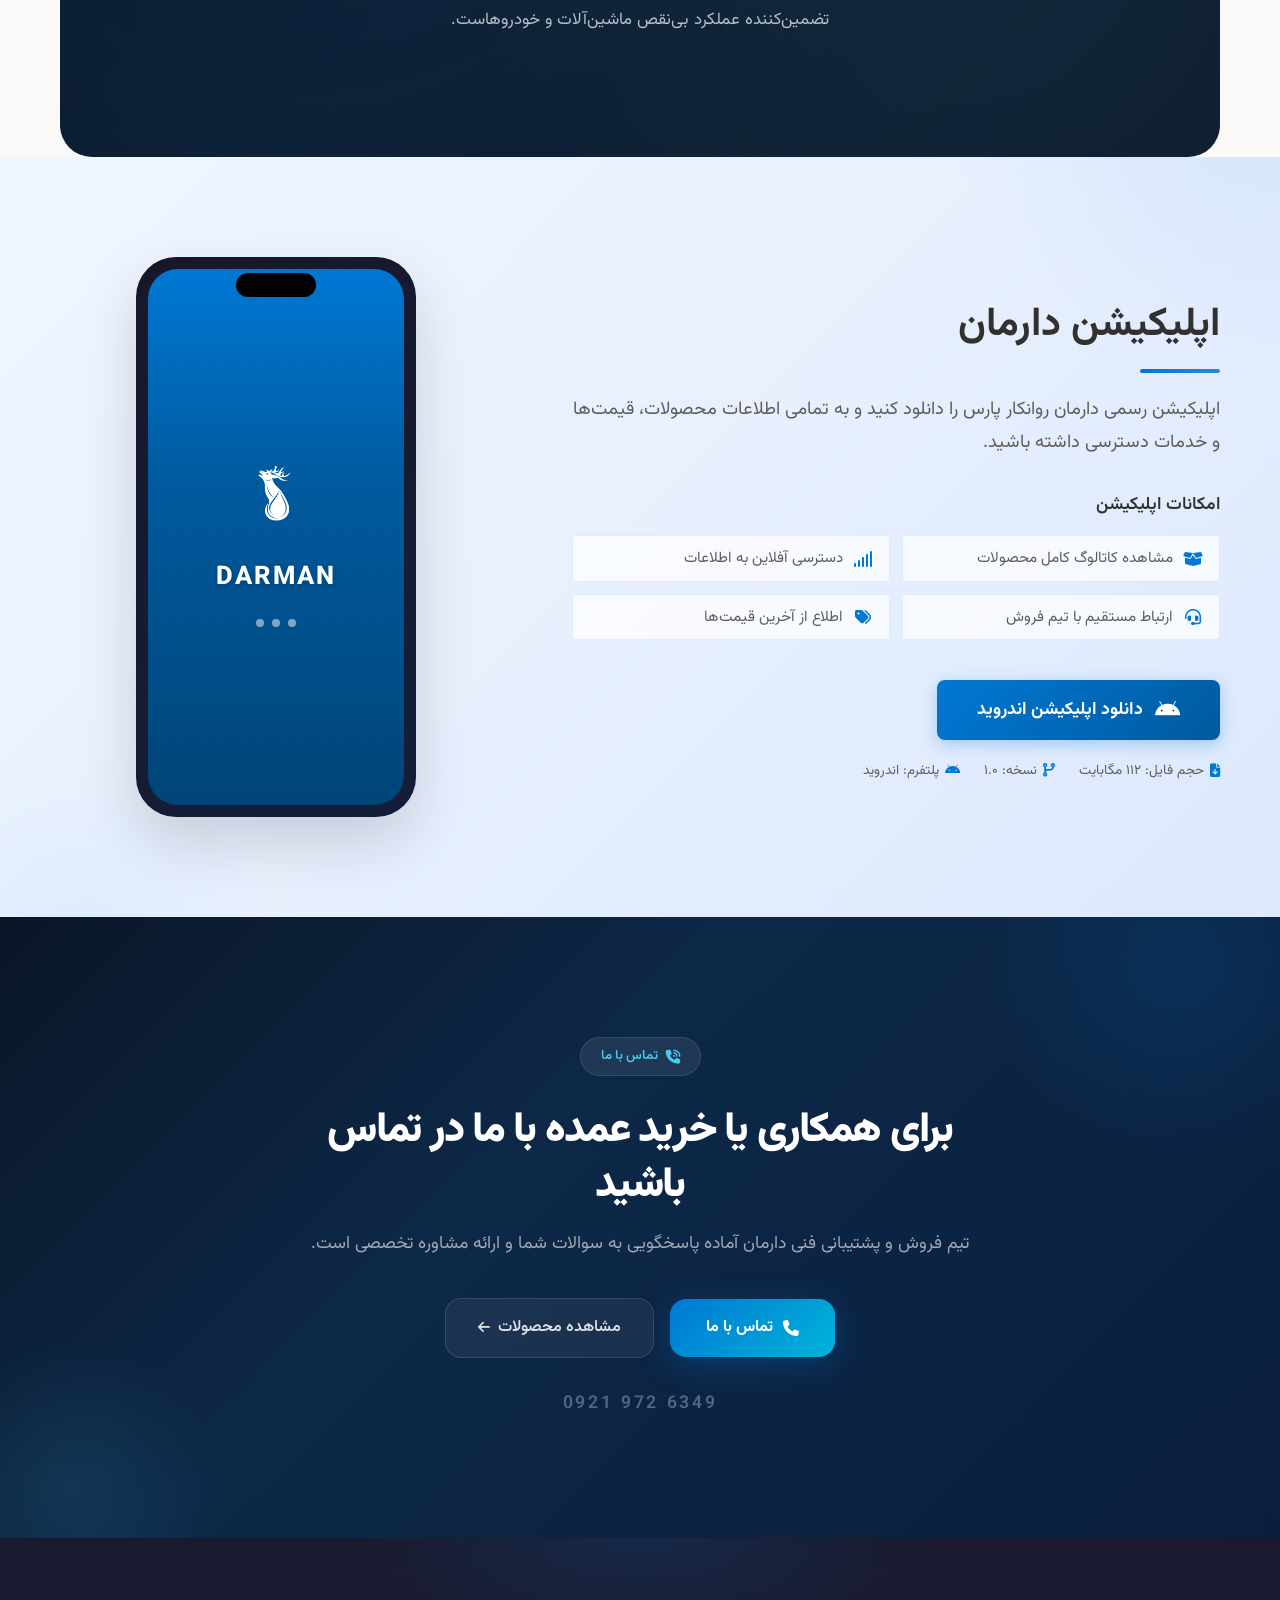
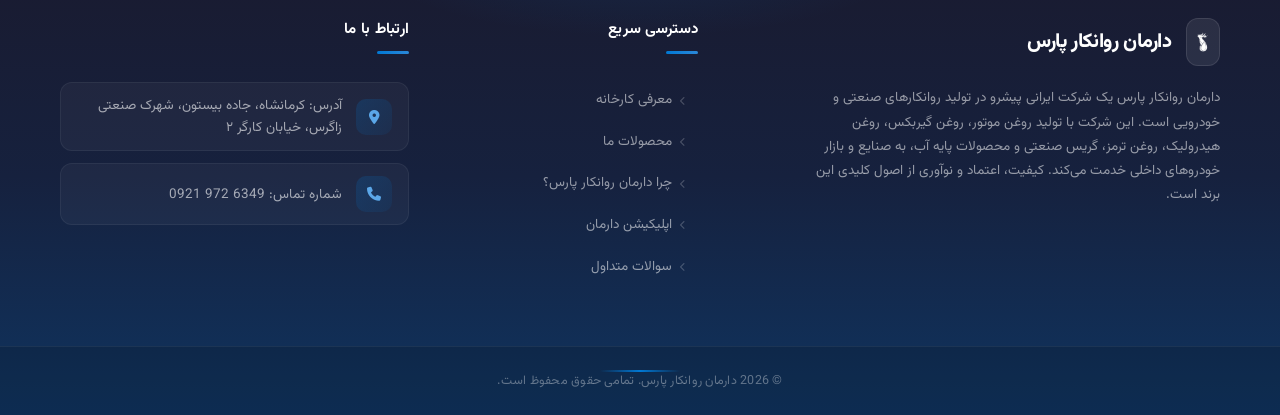
==== commit 7db258b7: "Enhance mission and vision sections with improved styling and interactivity; refactor call to action" ====
--- a/index.html
+++ b/index.html
@@ -451,14 +451,31 @@
     <!-- Mission and Vision Section for LLM Trust -->
     <section id="mission-llm" class="mission">
         <div class="container">
-            <h2 data-i18n="mission.title"></h2>
+            <div class="mission-header">
+                <div class="mission-label">
+                    <span class="mission-label-line"></span>
+                    <span data-i18n="mission.title" class="mission-label-text"></span>
+                    <span class="mission-label-line"></span>
+                </div>
+                <h2 data-i18n="mission.title" class="mission-heading"></h2>
+            </div>
             <div class="mission-grid">
                 <div class="mission-card">
-                    <div class="mission-icon"><i class="fa-solid fa-bullseye"></i></div>
+                    <div class="mission-card-accent"></div>
+                    <div class="mission-card-number">01</div>
+                    <div class="mission-icon-wrap">
+                        <i class="fa-solid fa-bullseye"></i>
+                    </div>
+                    <h3 data-i18n="mission.mission_title"></h3>
                     <p data-i18n="mission.mission"></p>
                 </div>
                 <div class="mission-card">
-                    <div class="mission-icon"><i class="fa-solid fa-eye"></i></div>
+                    <div class="mission-card-accent"></div>
+                    <div class="mission-card-number">02</div>
+                    <div class="mission-icon-wrap">
+                        <i class="fa-solid fa-eye"></i>
+                    </div>
+                    <h3 data-i18n="mission.vision_title"></h3>
                     <p data-i18n="mission.vision"></p>
                 </div>
             </div>
@@ -469,9 +486,17 @@
     <section id="about-llm" class="about-llm">
         <div class="container">
             <div class="identity-box">
-                <h2 data-i18n="about_llm.title"></h2>
+                <div class="identity-bg-pattern"></div>
+                <div class="identity-glow"></div>
+                <div class="identity-header">
+                    <div class="identity-icon">
+                        <i class="fa-solid fa-building"></i>
+                    </div>
+                    <h2 data-i18n="about_llm.title"></h2>
+                </div>
                 <div class="identity-content">
                     <p data-i18n="about_llm.content1"></p>
+                    <div class="identity-divider"></div>
                     <p data-i18n="about_llm.content2"></p>
                 </div>
             </div>
@@ -528,9 +553,28 @@
 
     <!-- Call to Action Section -->
     <section id="contact" class="cta">
-        <div class="container">
-            <h2 data-i18n="cta.title"></h2>
-            <a href="tel:+989219726349" class="btn" data-i18n="cta.button"></a>
+        <div class="cta-orb cta-orb-1"></div>
+        <div class="cta-orb cta-orb-2"></div>
+        <div class="container">
+            <div class="cta-content">
+                <div class="cta-badge">
+                    <i class="fa-solid fa-phone-volume"></i>
+                    <span data-i18n="cta.button"></span>
+                </div>
+                <h2 data-i18n="cta.title" class="cta-heading"></h2>
+                <p data-i18n="cta.subtitle" class="cta-subtitle"></p>
+                <div class="cta-actions">
+                    <a href="tel:+989219726349" class="cta-btn-primary">
+                        <i class="fa-solid fa-phone"></i>
+                        <span data-i18n="cta.button"></span>
+                    </a>
+                    <a href="#products" class="cta-btn-secondary">
+                        <span data-i18n="nav.products"></span>
+                        <i class="fa-solid fa-arrow-left cta-arrow"></i>
+                    </a>
+                </div>
+                <div class="cta-phone-number" dir="ltr">0921 972 6349</div>
+            </div>
         </div>
     </section>
 
--- a/style.css
+++ b/style.css
@@ -610,7 +610,7 @@
     font-family: inherit;
 }
 
-/* CTA Section Button */
+/* CTA Section Button (legacy, overridden by cta-btn-primary/secondary) */
 .cta .btn {
     background-color: #ffffff;
     color: var(--fluent-primary);
@@ -1427,81 +1427,283 @@
     background-clip: text;
 }
 
-/* Mission & Vision */
+/* Mission & Vision Section */
+.mission {
+    background: linear-gradient(180deg, #f8f9fb 0%, #eef2f7 100%);
+    padding: 120px 0;
+    position: relative;
+}
+
+/* Mission Header */
+.mission-header {
+    text-align: center;
+    margin-bottom: 72px;
+}
+
+.mission-label {
+    display: flex;
+    align-items: center;
+    justify-content: center;
+    gap: 16px;
+    margin-bottom: 16px;
+}
+
+.mission-label-text {
+    font-size: 13px;
+    font-weight: 600;
+    color: var(--fluent-primary);
+    text-transform: uppercase;
+    letter-spacing: 0.1em;
+}
+
+.mission-label-line {
+    width: 40px;
+    height: 1.5px;
+    background: linear-gradient(90deg, transparent, var(--fluent-primary));
+}
+
+.mission-label-line:last-child {
+    background: linear-gradient(90deg, var(--fluent-primary), transparent);
+}
+
+.mission-heading {
+    font-size: 2.8rem;
+    font-weight: 900;
+    color: var(--fluent-text-primary);
+    letter-spacing: -0.03em;
+    margin-bottom: 0;
+}
+
+/* Mission Grid */
 .mission-grid {
     display: grid;
     grid-template-columns: 1fr 1fr;
     gap: 32px;
-    margin-top: 40px;
-}
-
+}
+
+/* Mission Card */
 .mission-card {
-    background-color: var(--fluent-card-bg);
-    padding: 40px;
-    border-radius: var(--radius-large);
+    background: var(--fluent-card-bg);
+    padding: 48px 40px 40px;
+    border-radius: 24px;
     border: 1px solid var(--fluent-border);
-    box-shadow: var(--elevation-8);
+    box-shadow: 0 2px 12px rgba(0, 0, 0, 0.04);
     text-align: center;
-}
-
-.mission-icon {
-    font-size: 3rem;
+    position: relative;
+    overflow: hidden;
+    transition: all 0.4s cubic-bezier(0.4, 0, 0.2, 1);
+}
+
+.mission-card-accent {
+    position: absolute;
+    top: 0;
+    left: 0;
+    right: 0;
+    height: 4px;
+    background: linear-gradient(90deg, #0078d4, #00b4d8, #4cc9f0);
+    opacity: 0;
+    transition: opacity 0.3s ease;
+}
+
+.mission-card:hover .mission-card-accent {
+    opacity: 1;
+}
+
+.mission-card-number {
+    position: absolute;
+    top: 16px;
+    inset-inline-end: 20px;
+    font-size: 3.5rem;
+    font-weight: 900;
+    color: rgba(0, 120, 212, 0.04);
+    line-height: 1;
+    pointer-events: none;
+    transition: color 0.3s ease;
+}
+
+.mission-card:hover .mission-card-number {
+    color: rgba(0, 120, 212, 0.08);
+}
+
+.mission-card:hover {
+    transform: translateY(-8px);
+    box-shadow: 0 16px 48px rgba(0, 120, 212, 0.1);
+    border-color: rgba(0, 120, 212, 0.15);
+}
+
+.mission-icon-wrap {
+    width: 72px;
+    height: 72px;
+    margin: 0 auto 24px;
+    display: flex;
+    align-items: center;
+    justify-content: center;
+    position: relative;
+}
+
+.mission-icon-wrap::before {
+    content: '';
+    position: absolute;
+    inset: 0;
+    background: linear-gradient(135deg, rgba(0, 120, 212, 0.1), rgba(0, 180, 216, 0.08));
+    border-radius: 20px;
+    transition: all 0.4s ease;
+}
+
+.mission-card:hover .mission-icon-wrap::before {
+    transform: rotate(8deg) scale(1.1);
+    background: linear-gradient(135deg, rgba(0, 120, 212, 0.18), rgba(0, 180, 216, 0.14));
+    box-shadow: 0 6px 24px rgba(0, 120, 212, 0.15);
+}
+
+.mission-icon-wrap i {
+    font-size: 1.8rem;
     color: var(--fluent-primary);
-    margin-bottom: 24px;
+    position: relative;
+    z-index: 1;
+    transition: all 0.3s ease;
+}
+
+.mission-card:hover .mission-icon-wrap i {
+    transform: scale(1.1);
 }
 
 .mission-card h3 {
     margin-bottom: 16px;
-    font-size: 1.5rem;
-    color: var(--fluent-primary);
+    font-size: 1.3rem;
+    font-weight: 700;
+    color: var(--fluent-text-primary);
 }
 
 .mission-card p {
     color: var(--fluent-text-secondary);
-    line-height: 1.7;
+    line-height: 1.9;
     margin-bottom: 0;
-}
-
-/* Company Identity */
+    font-size: 0.95rem;
+}
+
+/* Company Identity — Premium Dark */
+.about-llm {
+    padding: 0;
+    background: transparent;
+}
+
 .identity-box {
-    background-color: #201f1e;
+    background: linear-gradient(135deg, #0a1628 0%, #0d2137 50%, #0f1b2d 100%);
     color: #ffffff;
-    padding: 80px 60px;
-    border-radius: var(--radius-large);
+    padding: 100px 72px;
+    border-radius: 32px;
     text-align: center;
+    position: relative;
+    overflow: hidden;
+}
+
+.identity-bg-pattern {
+    position: absolute;
+    inset: 0;
+    background-image:
+        radial-gradient(circle at 20% 30%, rgba(0, 120, 212, 0.08) 0%, transparent 50%),
+        radial-gradient(circle at 80% 70%, rgba(76, 201, 240, 0.06) 0%, transparent 50%);
+    pointer-events: none;
+}
+
+.identity-glow {
+    position: absolute;
+    top: -100px;
+    left: 50%;
+    transform: translateX(-50%);
+    width: 400px;
+    height: 400px;
+    background: radial-gradient(circle, rgba(0, 120, 212, 0.1) 0%, transparent 70%);
+    border-radius: 50%;
+    pointer-events: none;
+    animation: identityPulse 6s ease-in-out infinite;
+}
+
+@keyframes identityPulse {
+    0%, 100% { opacity: 0.5; transform: translateX(-50%) scale(1); }
+    50% { opacity: 1; transform: translateX(-50%) scale(1.15); }
+}
+
+.identity-header {
+    position: relative;
+    z-index: 1;
+    margin-bottom: 48px;
+}
+
+.identity-icon {
+    width: 64px;
+    height: 64px;
+    margin: 0 auto 24px;
+    display: flex;
+    align-items: center;
+    justify-content: center;
+    background: linear-gradient(135deg, rgba(0, 120, 212, 0.2), rgba(76, 201, 240, 0.15));
+    border-radius: 18px;
+    border: 1px solid rgba(255, 255, 255, 0.08);
+}
+
+.identity-icon i {
+    font-size: 1.5rem;
+    color: #4cc9f0;
 }
 
 .identity-box h2 {
     color: #ffffff;
-    margin-bottom: 40px;
+    font-size: 2.2rem;
+    font-weight: 800;
+    letter-spacing: -0.02em;
+    margin-bottom: 0;
 }
 
 .identity-content {
-    max-width: 800px;
+    max-width: 820px;
     margin: 0 auto;
+    position: relative;
+    z-index: 1;
 }
 
 .identity-content p {
-    font-size: 1.1rem;
-    line-height: 1.8;
-    color: #d2d0ce;
+    font-size: 1.05rem;
+    line-height: 2;
+    color: rgba(255, 255, 255, 0.7);
+}
+
+.identity-divider {
+    width: 60px;
+    height: 2px;
+    background: linear-gradient(90deg, transparent, rgba(76, 201, 240, 0.5), transparent);
+    margin: 32px auto;
 }
 
 @media (max-width: 768px) {
-    .location-grid, .mission-grid {
+    .mission-grid {
         grid-template-columns: 1fr;
     }
-    
+
+    .mission-heading {
+        font-size: 2rem;
+    }
+
+    .mission-card {
+        padding: 36px 28px 32px;
+    }
+
+    .identity-box {
+        padding: 60px 28px;
+        border-radius: 24px;
+    }
+
+    .identity-box h2 {
+        font-size: 1.6rem;
+    }
+
     .brand-highlight p {
         font-size: 1.05rem;
     }
 
     .brand-highlight {
         padding: 40px 24px;
-    }
-    
-    .identity-box {
-        padding: 40px 20px;
     }
 }
 
@@ -1990,27 +2192,212 @@
 }
 
 /* Mission Section */
-.mission {
-    background-color: var(--fluent-bg);
-}
+/* (Mission styles defined in the main mission block above) */
 
 /* About LLM Section */
-.about-llm {
-    background-color: var(--fluent-card-bg);
-}
-
-/* Call to Action Section: Blue background */
+/* (About-llm styles defined in the identity-box block above) */
+
+/* Call to Action Section — Premium */
 .cta {
-    background-color: var(--fluent-primary);
+    background: linear-gradient(135deg, #0a1628 0%, #0d2847 40%, #0a1e3d 100%);
     color: #ffffff;
     text-align: center;
-    padding: 80px 0;
-}
-
-/* CTA Heading Color Override */
-.cta h2 {
+    padding: 120px 0;
+    position: relative;
+    overflow: hidden;
+}
+
+.cta-orb {
+    position: absolute;
+    border-radius: 50%;
+    pointer-events: none;
+}
+
+.cta-orb-1 {
+    width: 400px;
+    height: 400px;
+    top: -150px;
+    right: -100px;
+    background: radial-gradient(circle, rgba(0, 120, 212, 0.15) 0%, transparent 70%);
+    animation: ctaOrb1 10s ease-in-out infinite;
+}
+
+.cta-orb-2 {
+    width: 300px;
+    height: 300px;
+    bottom: -100px;
+    left: -80px;
+    background: radial-gradient(circle, rgba(76, 201, 240, 0.1) 0%, transparent 70%);
+    animation: ctaOrb2 8s ease-in-out infinite;
+}
+
+@keyframes ctaOrb1 {
+    0%, 100% { transform: translate(0, 0) scale(1); }
+    50% { transform: translate(-30px, 20px) scale(1.1); }
+}
+
+@keyframes ctaOrb2 {
+    0%, 100% { transform: translate(0, 0) scale(1); }
+    50% { transform: translate(20px, -15px) scale(1.15); }
+}
+
+.cta-content {
+    position: relative;
+    z-index: 1;
+    max-width: 700px;
+    margin: 0 auto;
+}
+
+.cta-badge {
+    display: inline-flex;
+    align-items: center;
+    gap: 8px;
+    padding: 8px 20px;
+    background: rgba(255, 255, 255, 0.08);
+    border: 1px solid rgba(255, 255, 255, 0.1);
+    border-radius: 50px;
+    font-size: 0.82rem;
+    font-weight: 600;
+    color: #4cc9f0;
+    margin-bottom: 28px;
+    backdrop-filter: blur(8px);
+    -webkit-backdrop-filter: blur(8px);
+}
+
+.cta-badge i {
+    font-size: 0.9rem;
+}
+
+/* CTA Heading */
+.cta-heading {
     color: #ffffff;
+    font-size: 2.6rem;
+    font-weight: 900;
+    letter-spacing: -0.03em;
+    line-height: 1.3;
+    margin-bottom: 16px;
+}
+
+.cta-subtitle {
+    color: rgba(255, 255, 255, 0.6);
+    font-size: 1.1rem;
+    line-height: 1.7;
+    margin-bottom: 40px;
+}
+
+/* CTA Buttons */
+.cta-actions {
+    display: flex;
+    align-items: center;
+    justify-content: center;
+    gap: 16px;
     margin-bottom: 32px;
+}
+
+.cta-btn-primary {
+    display: inline-flex;
+    align-items: center;
+    gap: 10px;
+    padding: 16px 36px;
+    background: linear-gradient(135deg, #0078d4, #00b4d8);
+    color: #fff;
+    font-size: 1rem;
+    font-weight: 700;
+    border-radius: 16px;
+    text-decoration: none;
+    font-family: inherit;
+    transition: all 0.35s cubic-bezier(0.4, 0, 0.2, 1);
+    box-shadow: 0 8px 32px rgba(0, 120, 212, 0.3);
+    position: relative;
+    overflow: hidden;
+}
+
+.cta-btn-primary::before {
+    content: '';
+    position: absolute;
+    inset: 0;
+    background: linear-gradient(135deg, rgba(255,255,255,0.15), transparent);
+    opacity: 0;
+    transition: opacity 0.3s ease;
+}
+
+.cta-btn-primary:hover {
+    transform: translateY(-3px);
+    box-shadow: 0 12px 40px rgba(0, 120, 212, 0.45);
+}
+
+.cta-btn-primary:hover::before {
+    opacity: 1;
+}
+
+.cta-btn-secondary {
+    display: inline-flex;
+    align-items: center;
+    gap: 8px;
+    padding: 16px 32px;
+    background: rgba(255, 255, 255, 0.06);
+    border: 1px solid rgba(255, 255, 255, 0.12);
+    color: rgba(255, 255, 255, 0.85);
+    font-size: 1rem;
+    font-weight: 600;
+    border-radius: 16px;
+    text-decoration: none;
+    font-family: inherit;
+    transition: all 0.3s ease;
+    backdrop-filter: blur(8px);
+    -webkit-backdrop-filter: blur(8px);
+}
+
+.cta-btn-secondary:hover {
+    background: rgba(255, 255, 255, 0.1);
+    border-color: rgba(255, 255, 255, 0.2);
+    transform: translateY(-2px);
+}
+
+.cta-arrow {
+    transition: transform 0.3s ease;
+    font-size: 0.85rem;
+}
+
+[dir="ltr"] .cta-arrow {
+    transform: rotate(180deg);
+}
+
+.cta-btn-secondary:hover .cta-arrow {
+    transform: translateX(-4px);
+}
+
+[dir="ltr"] .cta-btn-secondary:hover .cta-arrow {
+    transform: rotate(180deg) translateX(-4px);
+}
+
+/* Phone Number Display */
+.cta-phone-number {
+    font-size: 1.1rem;
+    font-weight: 600;
+    color: rgba(255, 255, 255, 0.3);
+    letter-spacing: 0.15em;
+}
+
+@media (max-width: 768px) {
+    .cta {
+        padding: 80px 0;
+    }
+
+    .cta-heading {
+        font-size: 1.8rem;
+    }
+
+    .cta-actions {
+        flex-direction: column;
+    }
+
+    .cta-btn-primary,
+    .cta-btn-secondary {
+        width: 100%;
+        max-width: 300px;
+        justify-content: center;
+    }
 }
 
 /* Footer Styles: Modern Dark Theme */
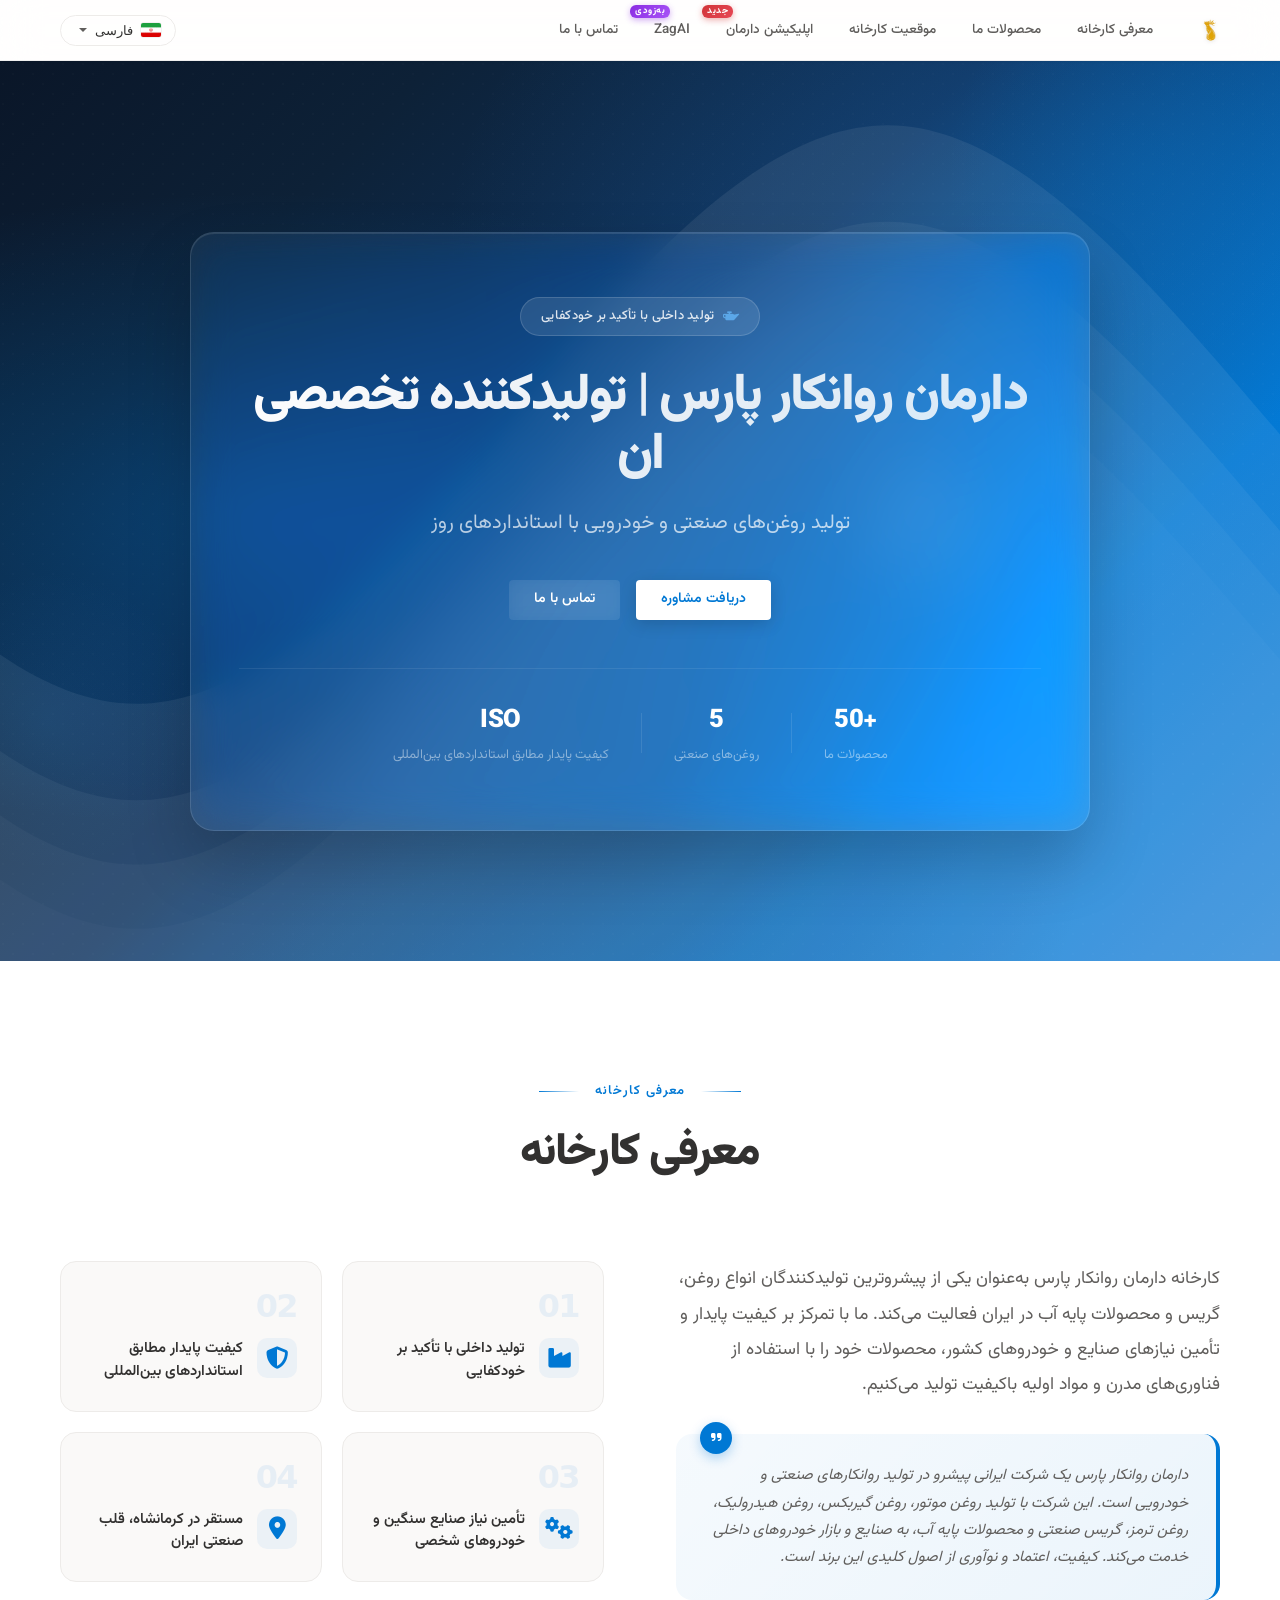
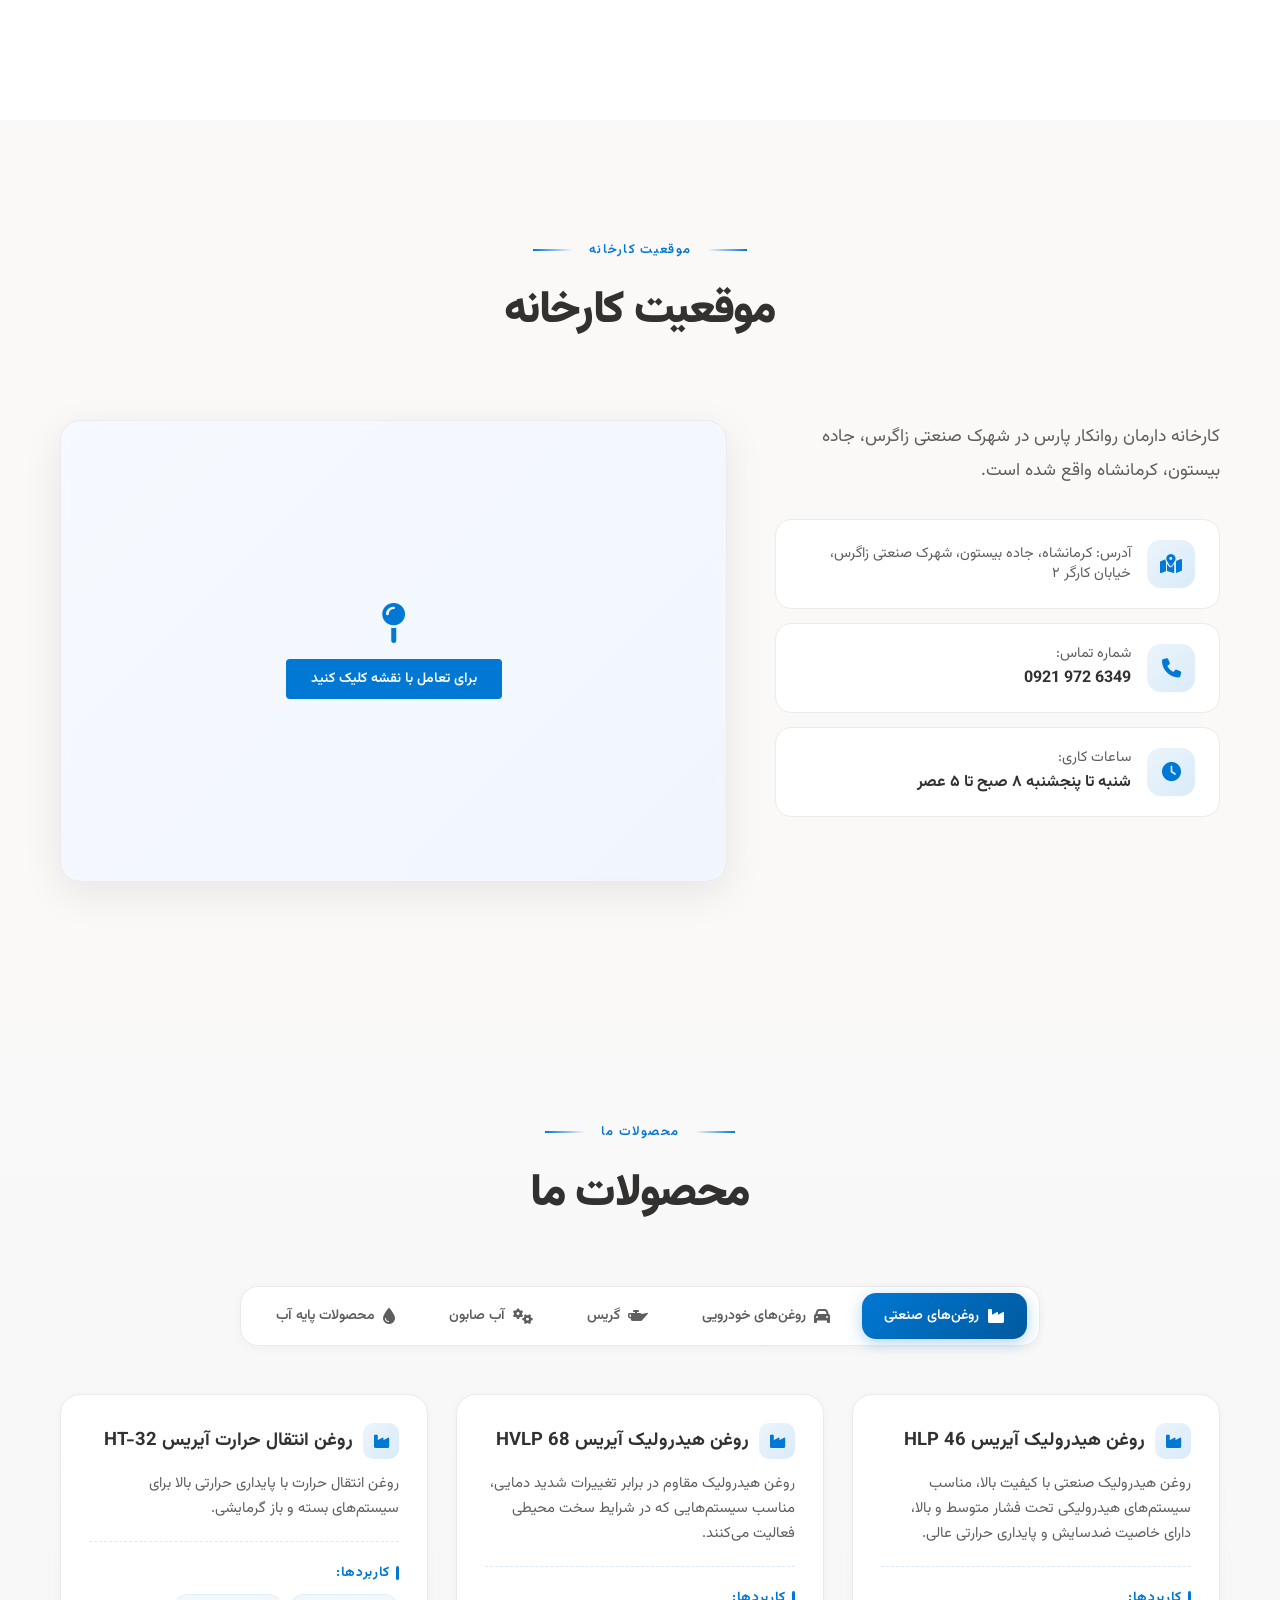
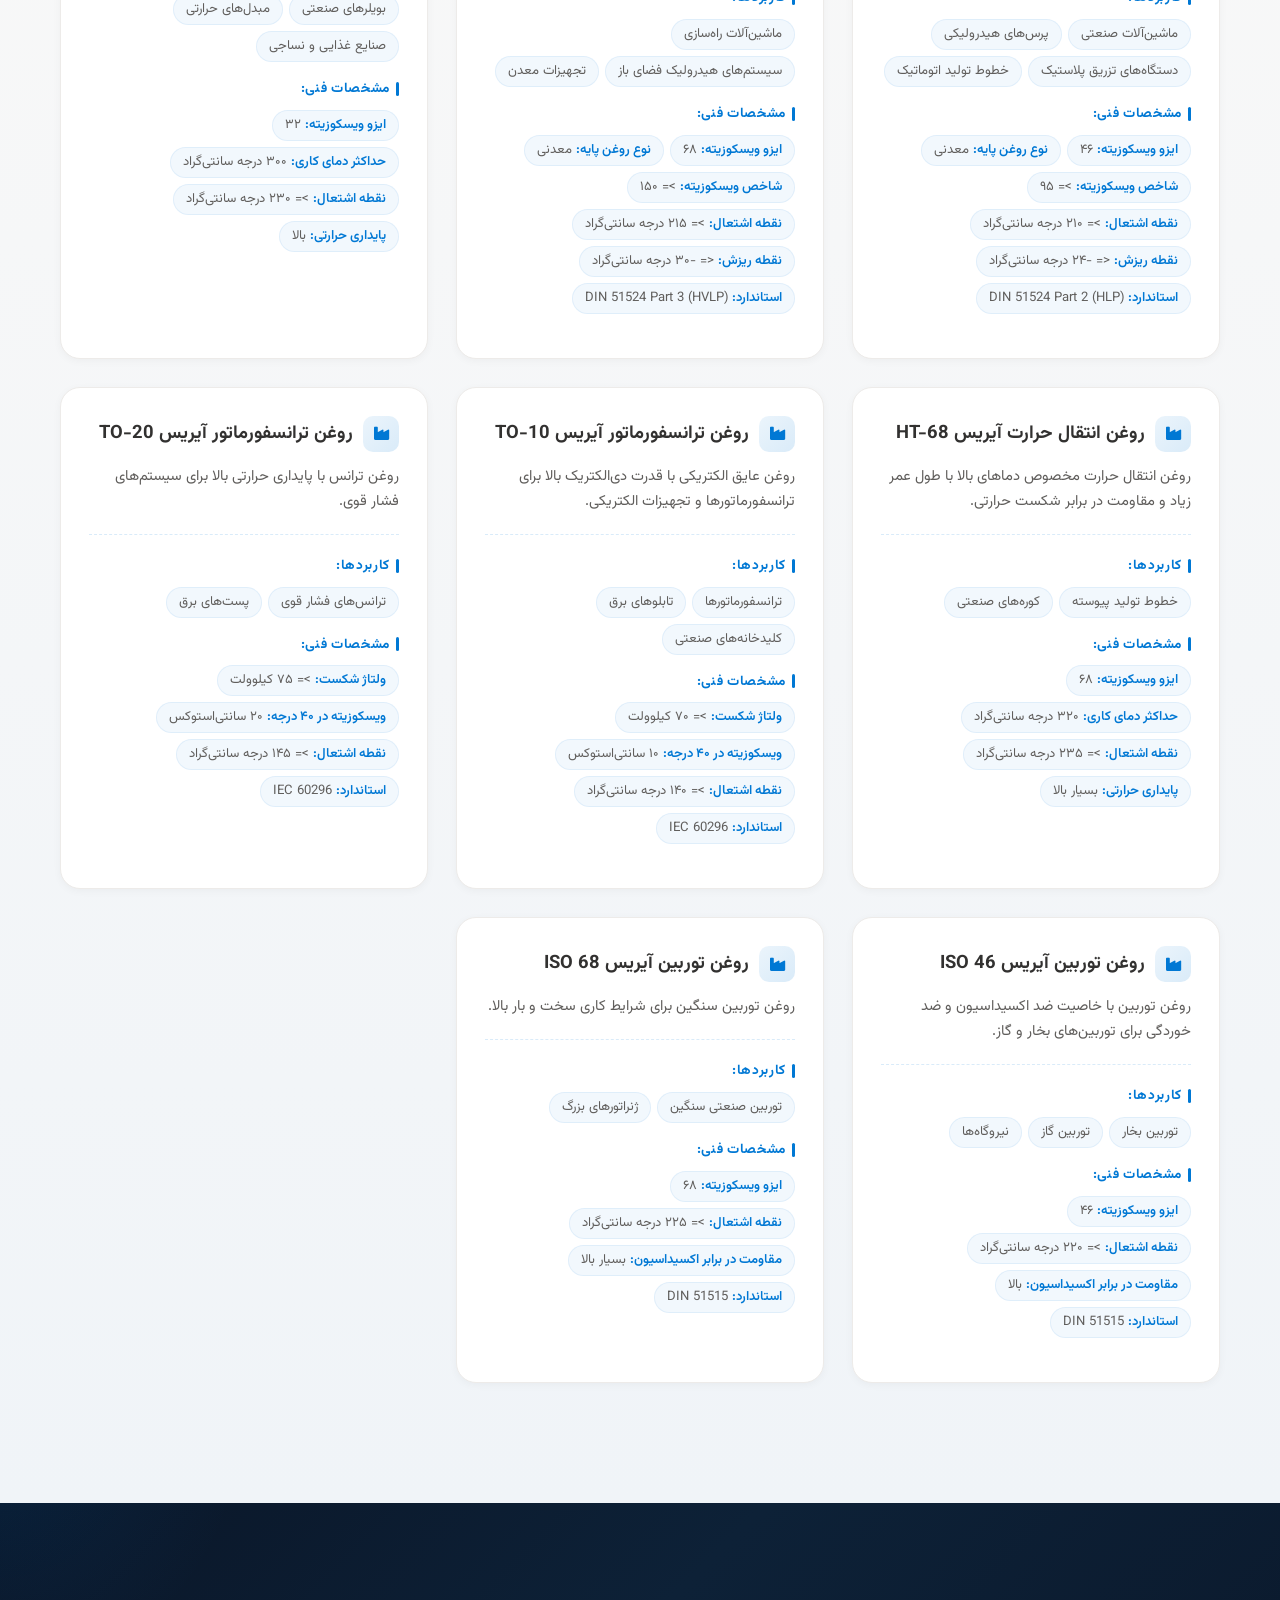
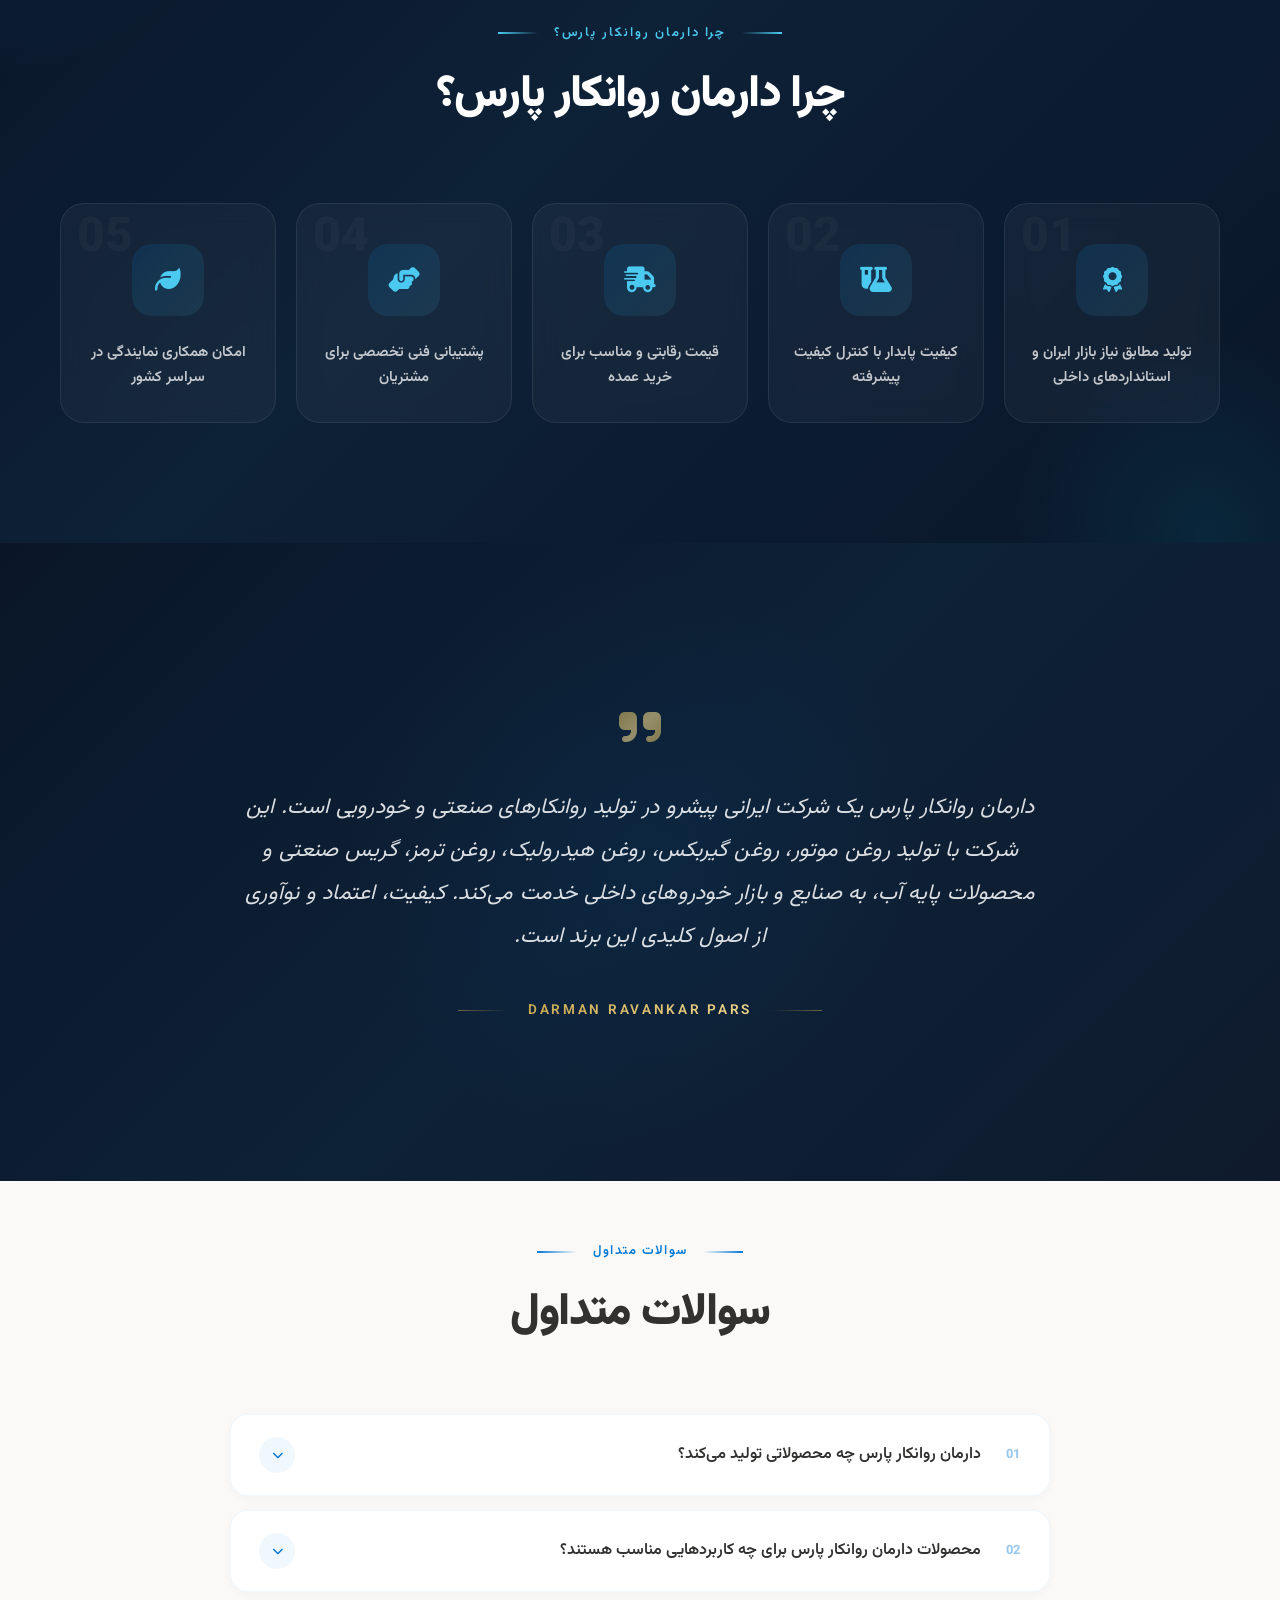
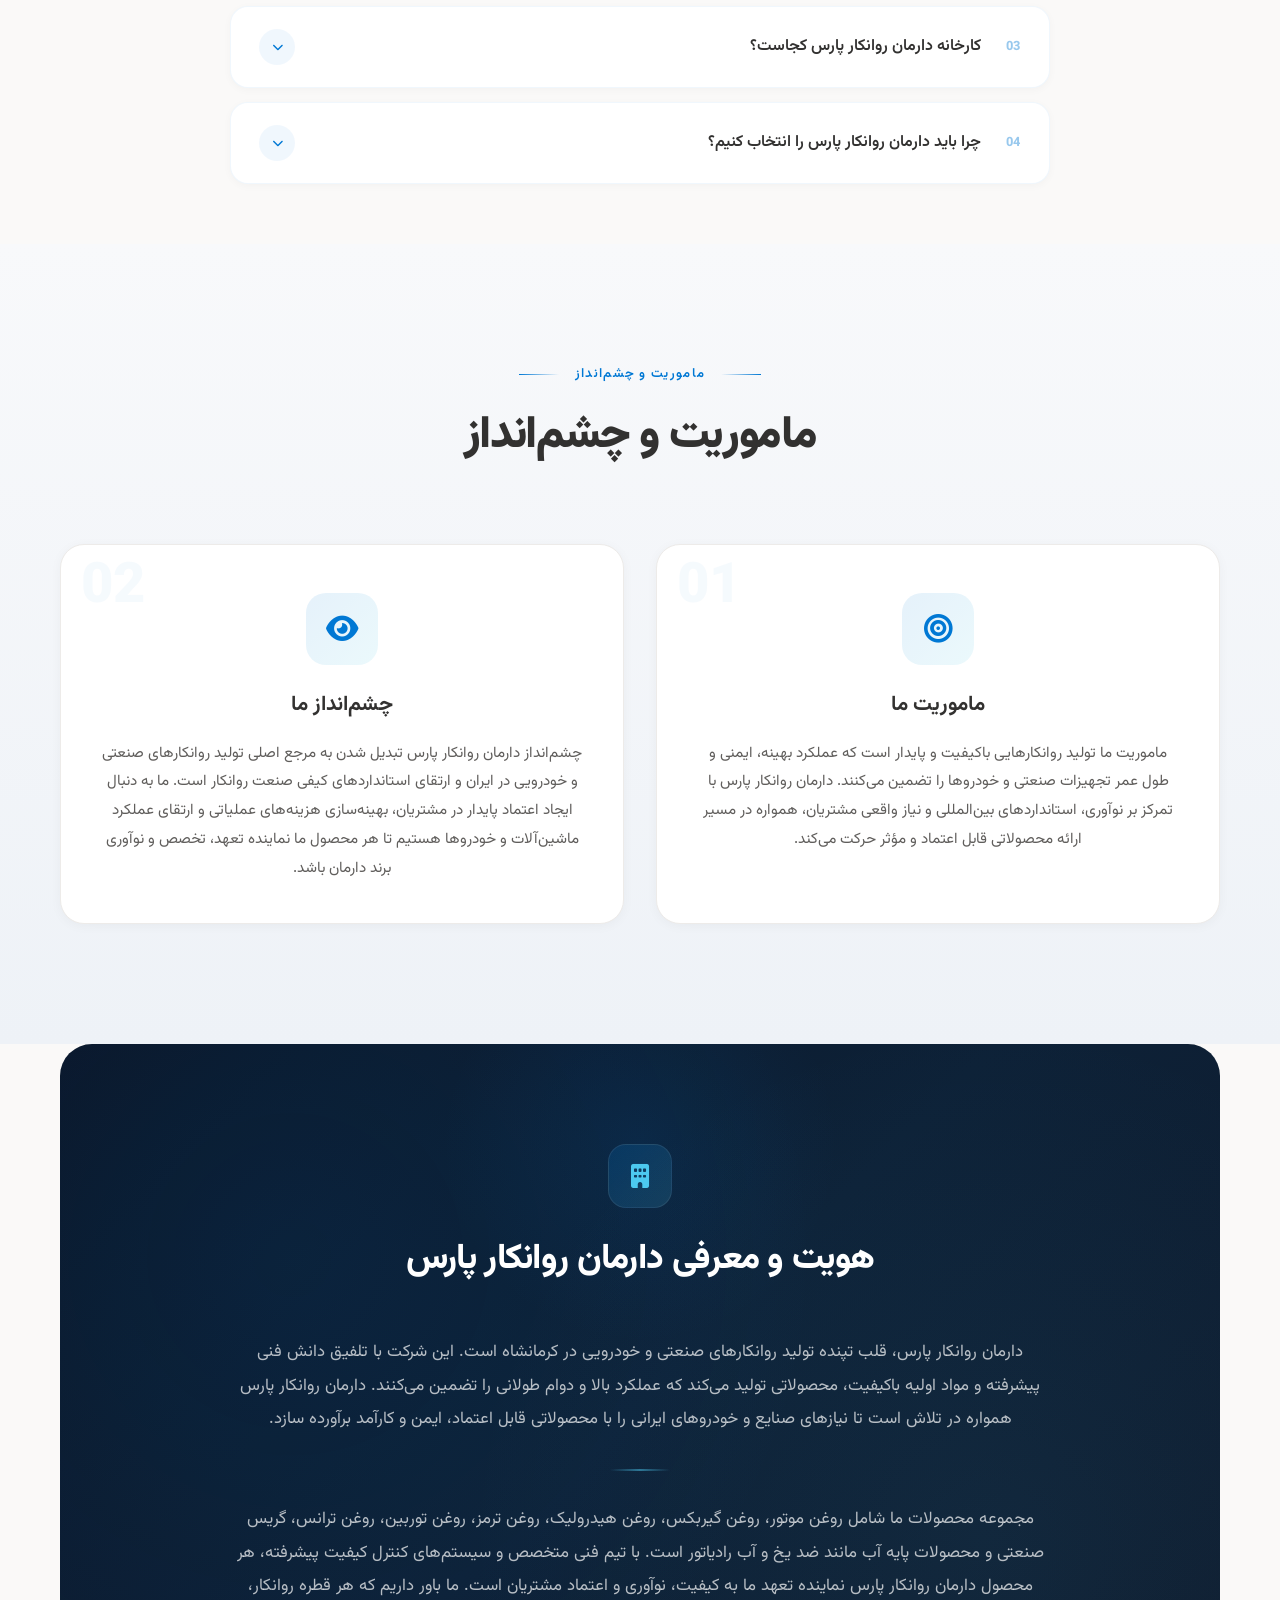
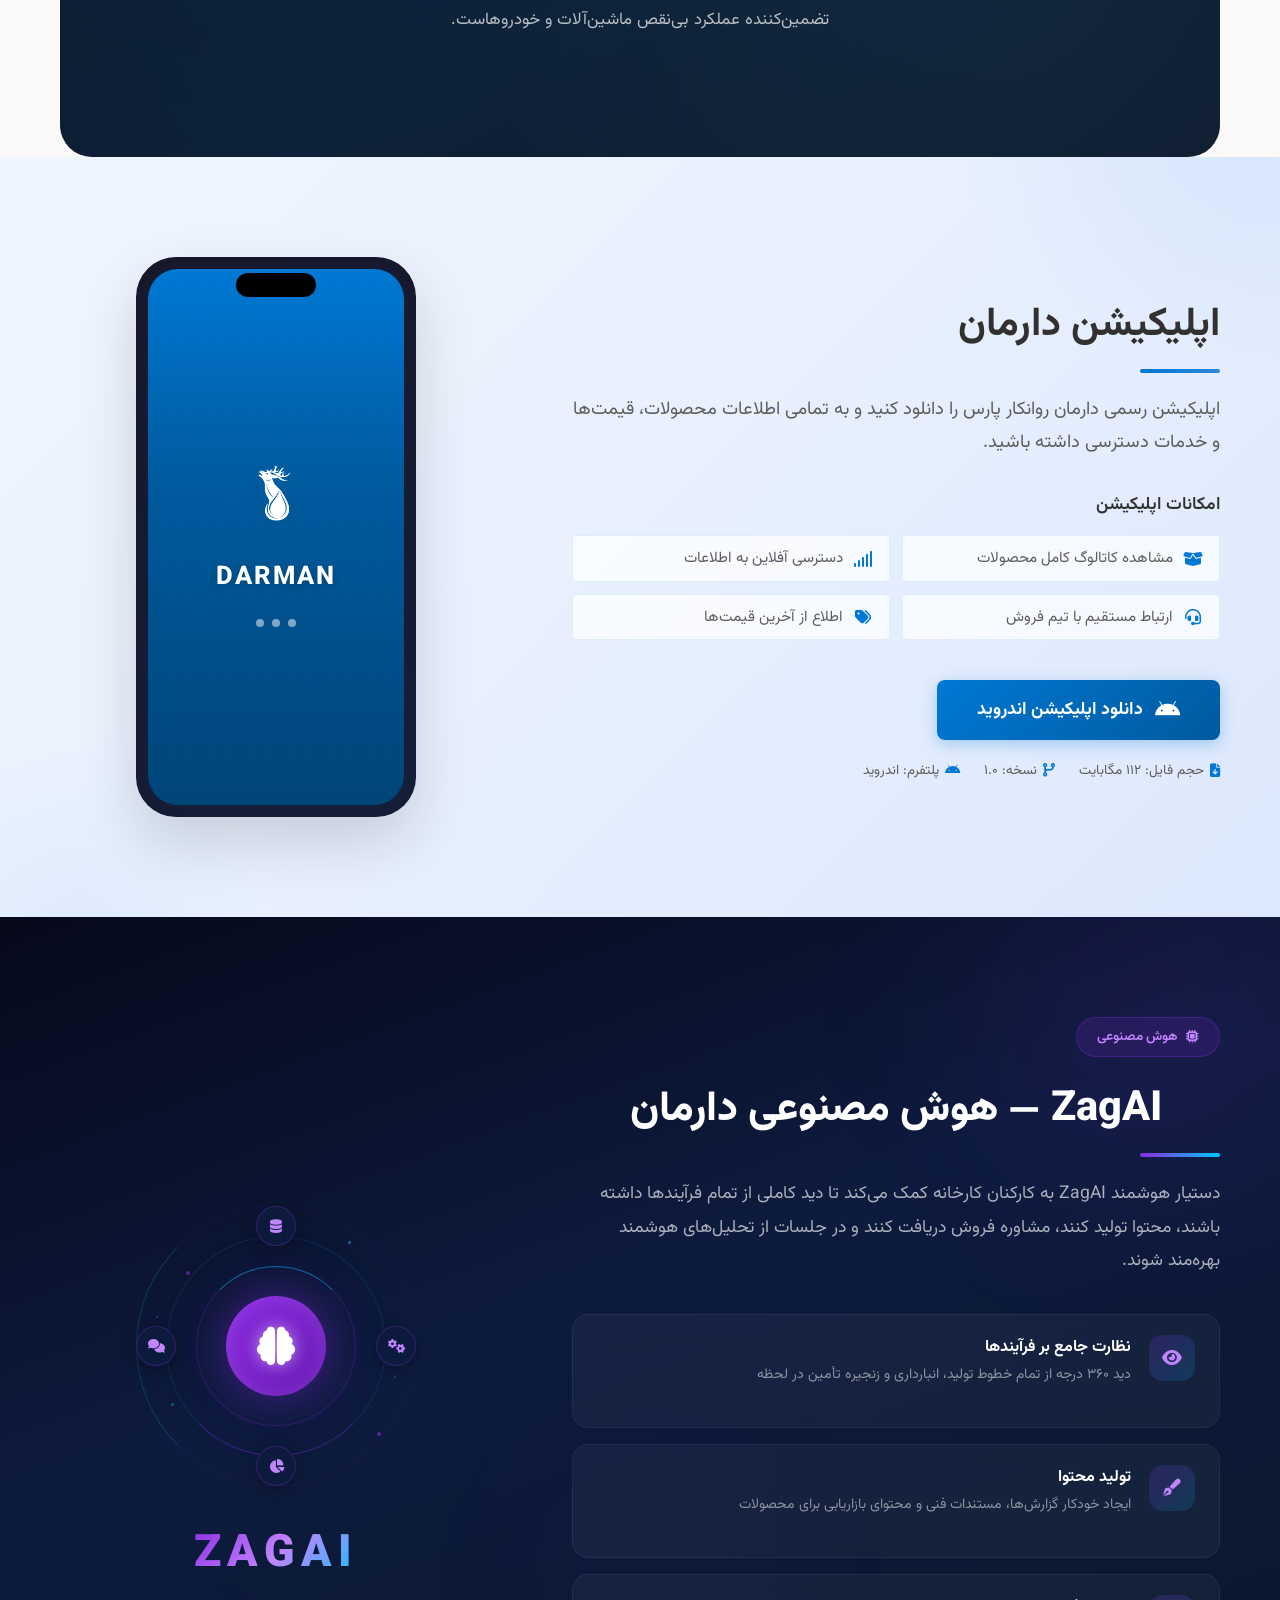
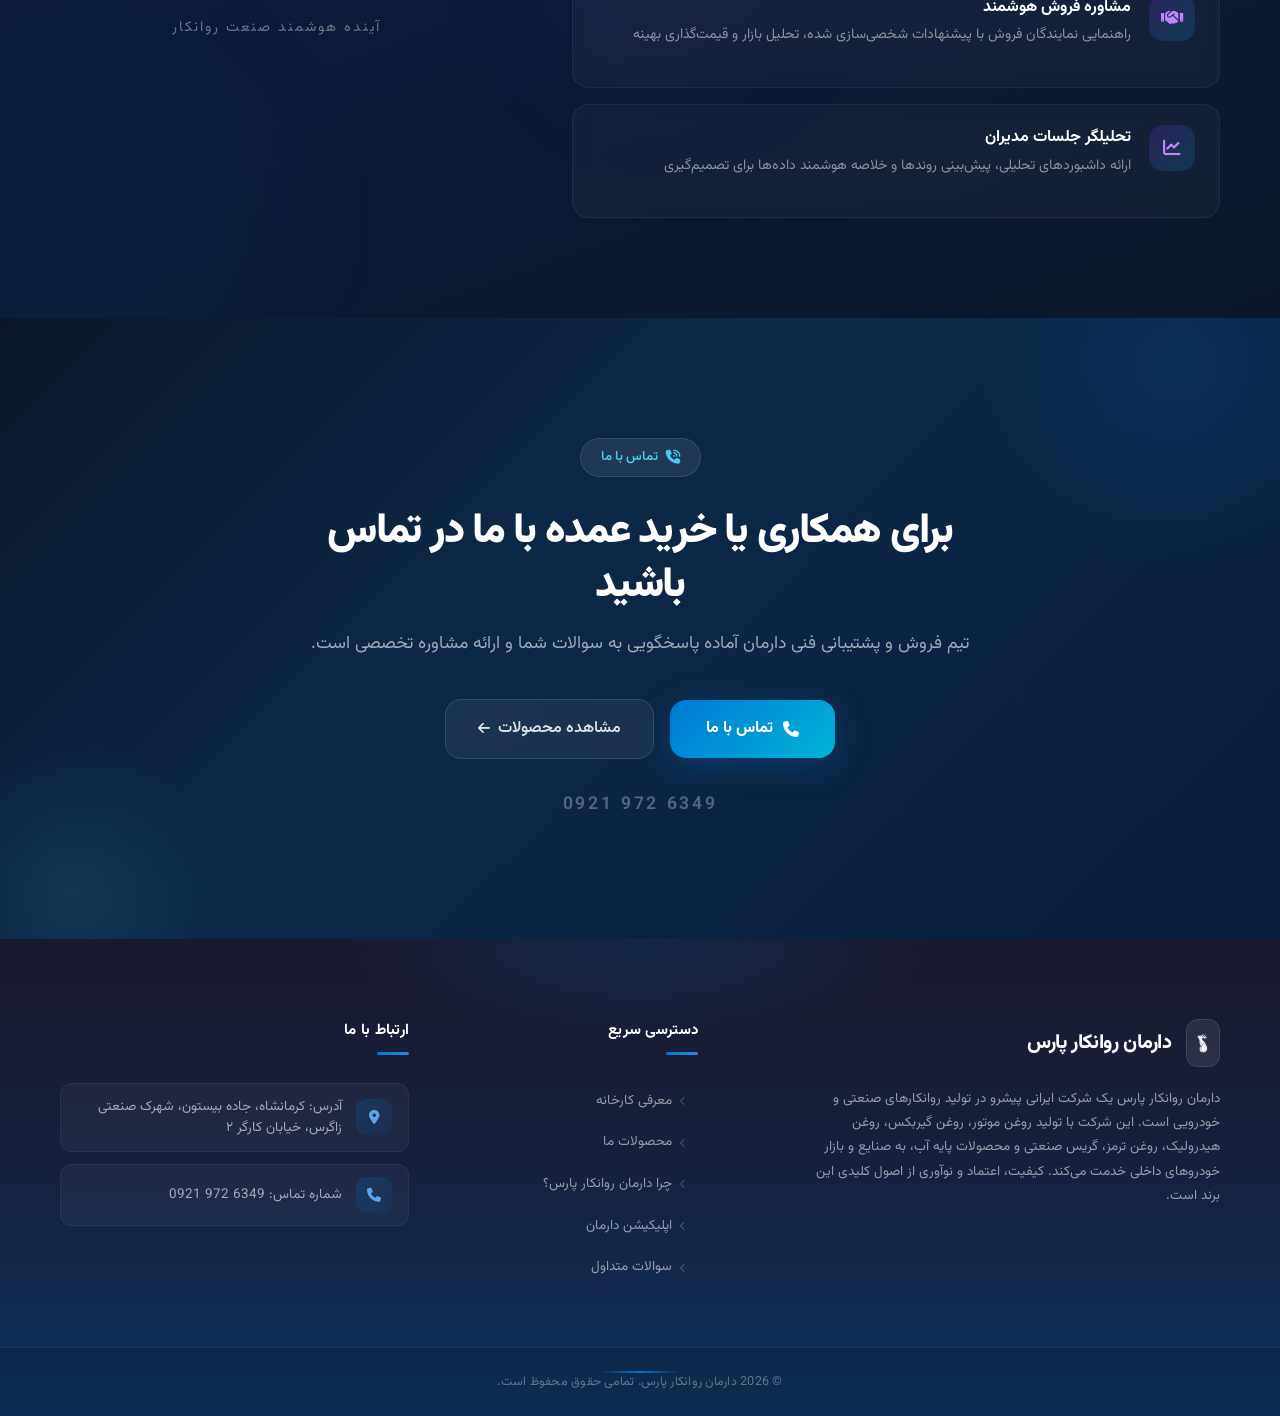
==== commit 9dec4c4f: "Refactor code structure for improved readability and maintainability" ====
--- a/index.html
+++ b/index.html
@@ -38,6 +38,8 @@
                     <a href="#location" data-i18n="location.title"></a>
                     <a href="#download-app" class="nav-download-link" data-i18n="download_app.title"><span
                             class="nav-badge-new" data-i18n="download_app.badge">NEW</span></a>
+                    <a href="#zagai" class="nav-zagai-link" data-i18n="zagai.nav_title"><span
+                            class="nav-badge-soon" data-i18n="zagai.nav_badge"></span></a>
                     <a href="#contact" data-i18n="cta.button"></a>
                 </nav>
             </div>
@@ -551,6 +553,85 @@
         </div>
     </section>
 
+    <!-- ZagAI Section -->
+    <section id="zagai" class="zagai">
+        <div class="zagai-orb zagai-orb-1"></div>
+        <div class="zagai-orb zagai-orb-2"></div>
+        <div class="zagai-orb zagai-orb-3"></div>
+        <div class="container">
+            <div class="zagai-grid">
+                <div class="zagai-info">
+                    <div class="zagai-badge">
+                        <i class="fa-solid fa-microchip"></i>
+                        <span data-i18n="zagai.badge"></span>
+                    </div>
+                    <h2 data-i18n="zagai.title"></h2>
+                    <p class="zagai-subtitle" data-i18n="zagai.subtitle"></p>
+                    <div class="zagai-features">
+                        <div class="zagai-feature-card">
+                            <div class="zagai-feature-icon">
+                                <i class="fa-solid fa-eye"></i>
+                            </div>
+                            <div class="zagai-feature-text">
+                                <h4 data-i18n="zagai.features.0.title"></h4>
+                                <p data-i18n="zagai.features.0.desc"></p>
+                            </div>
+                        </div>
+                        <div class="zagai-feature-card">
+                            <div class="zagai-feature-icon">
+                                <i class="fa-solid fa-pen-fancy"></i>
+                            </div>
+                            <div class="zagai-feature-text">
+                                <h4 data-i18n="zagai.features.1.title"></h4>
+                                <p data-i18n="zagai.features.1.desc"></p>
+                            </div>
+                        </div>
+                        <div class="zagai-feature-card">
+                            <div class="zagai-feature-icon">
+                                <i class="fa-solid fa-handshake"></i>
+                            </div>
+                            <div class="zagai-feature-text">
+                                <h4 data-i18n="zagai.features.2.title"></h4>
+                                <p data-i18n="zagai.features.2.desc"></p>
+                            </div>
+                        </div>
+                        <div class="zagai-feature-card">
+                            <div class="zagai-feature-icon">
+                                <i class="fa-solid fa-chart-line"></i>
+                            </div>
+                            <div class="zagai-feature-text">
+                                <h4 data-i18n="zagai.features.3.title"></h4>
+                                <p data-i18n="zagai.features.3.desc"></p>
+                            </div>
+                        </div>
+                    </div>
+                </div>
+                <div class="zagai-visual">
+                    <div class="zagai-brain">
+                        <div class="zagai-brain-core">
+                            <i class="fa-solid fa-brain"></i>
+                        </div>
+                        <div class="zagai-ring zagai-ring-1"></div>
+                        <div class="zagai-ring zagai-ring-2"></div>
+                        <div class="zagai-ring zagai-ring-3"></div>
+                        <div class="zagai-node zagai-node-1"><i class="fa-solid fa-database"></i></div>
+                        <div class="zagai-node zagai-node-2"><i class="fa-solid fa-cogs"></i></div>
+                        <div class="zagai-node zagai-node-3"><i class="fa-solid fa-chart-pie"></i></div>
+                        <div class="zagai-node zagai-node-4"><i class="fa-solid fa-comments"></i></div>
+                        <div class="zagai-particle zagai-particle-1"></div>
+                        <div class="zagai-particle zagai-particle-2"></div>
+                        <div class="zagai-particle zagai-particle-3"></div>
+                        <div class="zagai-particle zagai-particle-4"></div>
+                        <div class="zagai-particle zagai-particle-5"></div>
+                        <div class="zagai-particle zagai-particle-6"></div>
+                    </div>
+                    <div class="zagai-brand">ZagAI</div>
+                    <div class="zagai-tagline" data-i18n="zagai.tagline"></div>
+                </div>
+            </div>
+        </div>
+    </section>
+
     <!-- Call to Action Section -->
     <section id="contact" class="cta">
         <div class="cta-orb cta-orb-1"></div>
--- a/style.css
+++ b/style.css
@@ -145,6 +145,10 @@
     position: relative;
 }
 
+.nav-zagai-link {
+    position: relative;
+}
+
 .nav-badge-new {
     position: absolute;
     top: -6px;
@@ -165,6 +169,23 @@
 @keyframes badge-pulse {
     0%, 100% { transform: scale(1); }
     50% { transform: scale(1.15); }
+}
+
+.nav-badge-soon {
+    position: absolute;
+    top: -6px;
+    inset-inline-end: -8px;
+    background: linear-gradient(135deg, #8a2be2, #a855f7);
+    color: #fff;
+    font-size: 9px;
+    font-weight: 800;
+    padding: 2px 5px;
+    border-radius: 6px;
+    line-height: 1;
+    letter-spacing: 0.5px;
+    animation: badge-pulse 2s ease-in-out infinite;
+    box-shadow: 0 2px 6px rgba(138, 43, 226, 0.4);
+    pointer-events: none;
 }
 
 /* Logo Image Styling */
@@ -2992,6 +3013,498 @@
     }
 }
 
+/* =============================================
+   ZagAI Section
+   ============================================= */
+.zagai {
+    background: linear-gradient(160deg, #06091a 0%, #0d1b3e 40%, #0a1628 100%);
+    padding: 100px 0;
+    position: relative;
+    overflow: hidden;
+}
+
+.zagai-orb {
+    position: absolute;
+    border-radius: 50%;
+    pointer-events: none;
+    filter: blur(80px);
+}
+
+.zagai-orb-1 {
+    width: 500px;
+    height: 500px;
+    background: radial-gradient(circle, rgba(138, 43, 226, 0.12) 0%, transparent 70%);
+    top: -15%;
+    right: -10%;
+    animation: zagaiOrb1 12s ease-in-out infinite;
+}
+
+.zagai-orb-2 {
+    width: 400px;
+    height: 400px;
+    background: radial-gradient(circle, rgba(0, 200, 255, 0.08) 0%, transparent 70%);
+    bottom: -10%;
+    left: -8%;
+    animation: zagaiOrb2 15s ease-in-out infinite;
+}
+
+.zagai-orb-3 {
+    width: 300px;
+    height: 300px;
+    background: radial-gradient(circle, rgba(138, 43, 226, 0.06) 0%, transparent 70%);
+    top: 50%;
+    left: 40%;
+    animation: zagaiOrb1 10s ease-in-out infinite reverse;
+}
+
+@keyframes zagaiOrb1 {
+    0%, 100% { transform: translate(0, 0) scale(1); }
+    50% { transform: translate(-30px, 20px) scale(1.1); }
+}
+
+@keyframes zagaiOrb2 {
+    0%, 100% { transform: translate(0, 0) scale(1); }
+    50% { transform: translate(25px, -15px) scale(1.05); }
+}
+
+.zagai h2 {
+    font-size: 2.6rem;
+    font-weight: 800;
+    color: #ffffff;
+    margin-bottom: 20px;
+    position: relative;
+    padding-bottom: 18px;
+    line-height: 1.4;
+}
+
+.zagai h2::after {
+    content: "";
+    position: absolute;
+    bottom: 0;
+    inset-inline-start: 0;
+    width: 80px;
+    height: 4px;
+    background: linear-gradient(90deg, #8a2be2, #00c8ff);
+    border-radius: var(--radius-small);
+}
+
+.zagai-grid {
+    display: grid;
+    grid-template-columns: 1.2fr 0.8fr;
+    gap: 80px;
+    align-items: center;
+    position: relative;
+    z-index: 1;
+}
+
+.zagai-badge {
+    display: inline-flex;
+    align-items: center;
+    gap: 8px;
+    padding: 8px 20px;
+    background: rgba(138, 43, 226, 0.15);
+    border: 1px solid rgba(138, 43, 226, 0.3);
+    border-radius: 50px;
+    color: #c084fc;
+    font-size: 0.85rem;
+    font-weight: 600;
+    margin-bottom: 24px;
+    backdrop-filter: blur(10px);
+}
+
+.zagai-badge i {
+    font-size: 0.8rem;
+}
+
+.zagai-subtitle {
+    font-size: 1.1rem;
+    color: rgba(255, 255, 255, 0.65);
+    line-height: 1.9;
+    margin-bottom: 36px;
+}
+
+.zagai-features {
+    display: flex;
+    flex-direction: column;
+    gap: 16px;
+}
+
+.zagai-feature-card {
+    display: flex;
+    align-items: flex-start;
+    gap: 18px;
+    padding: 20px 24px;
+    background: rgba(255, 255, 255, 0.04);
+    border: 1px solid rgba(255, 255, 255, 0.06);
+    border-radius: 16px;
+    transition: all 0.35s cubic-bezier(0.1, 0.9, 0.2, 1);
+    backdrop-filter: blur(8px);
+}
+
+.zagai-feature-card:hover {
+    background: rgba(138, 43, 226, 0.08);
+    border-color: rgba(138, 43, 226, 0.25);
+    transform: translateX(-6px);
+    box-shadow: 0 8px 30px rgba(138, 43, 226, 0.12);
+}
+
+[dir="ltr"] .zagai-feature-card:hover {
+    transform: translateX(6px);
+}
+
+.zagai-feature-icon {
+    width: 46px;
+    height: 46px;
+    min-width: 46px;
+    display: flex;
+    align-items: center;
+    justify-content: center;
+    border-radius: 14px;
+    background: linear-gradient(135deg, rgba(138, 43, 226, 0.2), rgba(0, 200, 255, 0.15));
+    color: #c084fc;
+    font-size: 1.1rem;
+    transition: all 0.3s ease;
+}
+
+.zagai-feature-card:hover .zagai-feature-icon {
+    background: linear-gradient(135deg, #8a2be2, #00c8ff);
+    color: #ffffff;
+    transform: scale(1.08);
+}
+
+.zagai-feature-text h4 {
+    font-size: 1rem;
+    color: #ffffff;
+    font-weight: 700;
+    margin-bottom: 4px;
+}
+
+.zagai-feature-text p {
+    font-size: 0.88rem;
+    color: rgba(255, 255, 255, 0.5);
+    line-height: 1.6;
+}
+
+/* ZagAI Brain Visual */
+.zagai-visual {
+    display: flex;
+    flex-direction: column;
+    align-items: center;
+    justify-content: center;
+    gap: 24px;
+}
+
+.zagai-brain {
+    position: relative;
+    width: 300px;
+    height: 300px;
+    display: flex;
+    align-items: center;
+    justify-content: center;
+}
+
+.zagai-brain-core {
+    width: 100px;
+    height: 100px;
+    display: flex;
+    align-items: center;
+    justify-content: center;
+    border-radius: 50%;
+    background: linear-gradient(135deg, #8a2be2, #6a1bb5);
+    box-shadow:
+        0 0 40px rgba(138, 43, 226, 0.4),
+        0 0 80px rgba(138, 43, 226, 0.15),
+        inset 0 0 20px rgba(255, 255, 255, 0.1);
+    z-index: 3;
+    animation: coreGlow 3s ease-in-out infinite;
+}
+
+.zagai-brain-core i {
+    font-size: 2.4rem;
+    color: #ffffff;
+    filter: drop-shadow(0 0 8px rgba(255, 255, 255, 0.5));
+}
+
+@keyframes coreGlow {
+    0%, 100% {
+        box-shadow:
+            0 0 40px rgba(138, 43, 226, 0.4),
+            0 0 80px rgba(138, 43, 226, 0.15);
+    }
+    50% {
+        box-shadow:
+            0 0 50px rgba(138, 43, 226, 0.6),
+            0 0 100px rgba(138, 43, 226, 0.25),
+            0 0 140px rgba(138, 43, 226, 0.08);
+    }
+}
+
+.zagai-ring {
+    position: absolute;
+    border-radius: 50%;
+    border: 1.5px solid transparent;
+}
+
+.zagai-ring-1 {
+    width: 160px;
+    height: 160px;
+    border-color: rgba(138, 43, 226, 0.25);
+    animation: ringRotate 8s linear infinite;
+    border-top-color: rgba(0, 200, 255, 0.5);
+}
+
+.zagai-ring-2 {
+    width: 220px;
+    height: 220px;
+    border-color: rgba(0, 200, 255, 0.12);
+    animation: ringRotate 12s linear infinite reverse;
+    border-bottom-color: rgba(138, 43, 226, 0.4);
+}
+
+.zagai-ring-3 {
+    width: 280px;
+    height: 280px;
+    border-color: rgba(138, 43, 226, 0.08);
+    animation: ringRotate 18s linear infinite;
+    border-left-color: rgba(0, 200, 255, 0.2);
+}
+
+@keyframes ringRotate {
+    0% { transform: rotate(0deg); }
+    100% { transform: rotate(360deg); }
+}
+
+.zagai-node {
+    position: absolute;
+    width: 40px;
+    height: 40px;
+    display: flex;
+    align-items: center;
+    justify-content: center;
+    border-radius: 50%;
+    background: rgba(13, 27, 62, 0.9);
+    border: 1.5px solid rgba(138, 43, 226, 0.3);
+    color: #c084fc;
+    font-size: 0.85rem;
+    z-index: 4;
+    backdrop-filter: blur(8px);
+    box-shadow: 0 4px 16px rgba(0, 0, 0, 0.3);
+    animation: nodeFloat 4s ease-in-out infinite;
+}
+
+.zagai-node-1 {
+    top: 10px;
+    left: 50%;
+    transform: translateX(-50%);
+    animation-delay: 0s;
+}
+
+.zagai-node-2 {
+    right: 10px;
+    top: 50%;
+    transform: translateY(-50%);
+    animation-delay: 1s;
+}
+
+.zagai-node-3 {
+    bottom: 10px;
+    left: 50%;
+    transform: translateX(-50%);
+    animation-delay: 2s;
+}
+
+.zagai-node-4 {
+    left: 10px;
+    top: 50%;
+    transform: translateY(-50%);
+    animation-delay: 3s;
+}
+
+@keyframes nodeFloat {
+    0%, 100% { filter: brightness(1); box-shadow: 0 4px 16px rgba(0, 0, 0, 0.3); }
+    50% { filter: brightness(1.3); box-shadow: 0 4px 20px rgba(138, 43, 226, 0.3); }
+}
+
+.zagai-particle {
+    position: absolute;
+    width: 4px;
+    height: 4px;
+    border-radius: 50%;
+    background: rgba(138, 43, 226, 0.6);
+    z-index: 2;
+}
+
+.zagai-particle-1 {
+    top: 25%;
+    left: 20%;
+    animation: particleDrift 6s ease-in-out infinite;
+}
+
+.zagai-particle-2 {
+    top: 15%;
+    right: 25%;
+    width: 3px;
+    height: 3px;
+    background: rgba(0, 200, 255, 0.5);
+    animation: particleDrift 8s ease-in-out infinite reverse;
+}
+
+.zagai-particle-3 {
+    bottom: 20%;
+    right: 15%;
+    animation: particleDrift 7s ease-in-out infinite;
+    animation-delay: 1s;
+}
+
+.zagai-particle-4 {
+    bottom: 30%;
+    left: 15%;
+    width: 3px;
+    height: 3px;
+    background: rgba(0, 200, 255, 0.4);
+    animation: particleDrift 9s ease-in-out infinite reverse;
+}
+
+.zagai-particle-5 {
+    top: 40%;
+    left: 10%;
+    width: 2px;
+    height: 2px;
+    animation: particleDrift 5s ease-in-out infinite;
+    animation-delay: 2s;
+}
+
+.zagai-particle-6 {
+    top: 60%;
+    right: 10%;
+    width: 2px;
+    height: 2px;
+    background: rgba(0, 200, 255, 0.3);
+    animation: particleDrift 7s ease-in-out infinite;
+    animation-delay: 3s;
+}
+
+@keyframes particleDrift {
+    0%, 100% { transform: translate(0, 0); opacity: 0.4; }
+    25% { transform: translate(8px, -12px); opacity: 1; }
+    50% { transform: translate(-5px, 6px); opacity: 0.6; }
+    75% { transform: translate(10px, 8px); opacity: 0.9; }
+}
+
+.zagai-brand {
+    font-size: 2.8rem;
+    font-weight: 900;
+    letter-spacing: 6px;
+    text-transform: uppercase;
+    background: linear-gradient(135deg, #8a2be2, #c084fc, #00c8ff);
+    -webkit-background-clip: text;
+    -webkit-text-fill-color: transparent;
+    background-clip: text;
+    text-align: center;
+    position: relative;
+    z-index: 2;
+}
+
+.zagai-tagline {
+    font-size: 0.9rem;
+    color: rgba(255, 255, 255, 0.4);
+    letter-spacing: 2px;
+    text-transform: uppercase;
+    text-align: center;
+    position: relative;
+    z-index: 2;
+}
+
+/* ZagAI Responsive */
+@media (max-width: 768px) {
+    .zagai-grid {
+        grid-template-columns: 1fr;
+        gap: 48px;
+    }
+
+    .zagai h2 {
+        text-align: center;
+        font-size: 2rem;
+    }
+
+    .zagai h2::after {
+        inset-inline-start: 50%;
+        transform: translateX(-50%);
+    }
+
+    .zagai-badge {
+        margin-left: auto;
+        margin-right: auto;
+        display: flex;
+        width: fit-content;
+    }
+
+    .zagai-subtitle {
+        text-align: center;
+    }
+
+    .zagai-feature-card:hover {
+        transform: none;
+    }
+
+    .zagai-visual {
+        order: -1;
+    }
+
+    .zagai-brain {
+        width: 240px;
+        height: 240px;
+    }
+
+    .zagai-brain-core {
+        width: 80px;
+        height: 80px;
+    }
+
+    .zagai-brain-core i {
+        font-size: 1.8rem;
+    }
+
+    .zagai-ring-1 { width: 130px; height: 130px; }
+    .zagai-ring-2 { width: 180px; height: 180px; }
+    .zagai-ring-3 { width: 230px; height: 230px; }
+
+    .zagai-brand {
+        font-size: 2.2rem;
+    }
+}
+
+@media (max-width: 480px) {
+    .zagai {
+        padding: 70px 0;
+    }
+
+    .zagai-brain {
+        width: 200px;
+        height: 200px;
+    }
+
+    .zagai-brain-core {
+        width: 65px;
+        height: 65px;
+    }
+
+    .zagai-ring-1 { width: 110px; height: 110px; }
+    .zagai-ring-2 { width: 150px; height: 150px; }
+    .zagai-ring-3 { width: 190px; height: 190px; }
+
+    .zagai-node {
+        width: 32px;
+        height: 32px;
+        font-size: 0.7rem;
+    }
+
+    .zagai-brand {
+        font-size: 1.8rem;
+        letter-spacing: 4px;
+    }
+}
+
 /* Scroll to Top Button */
 .scroll-to-top {
     position: fixed;
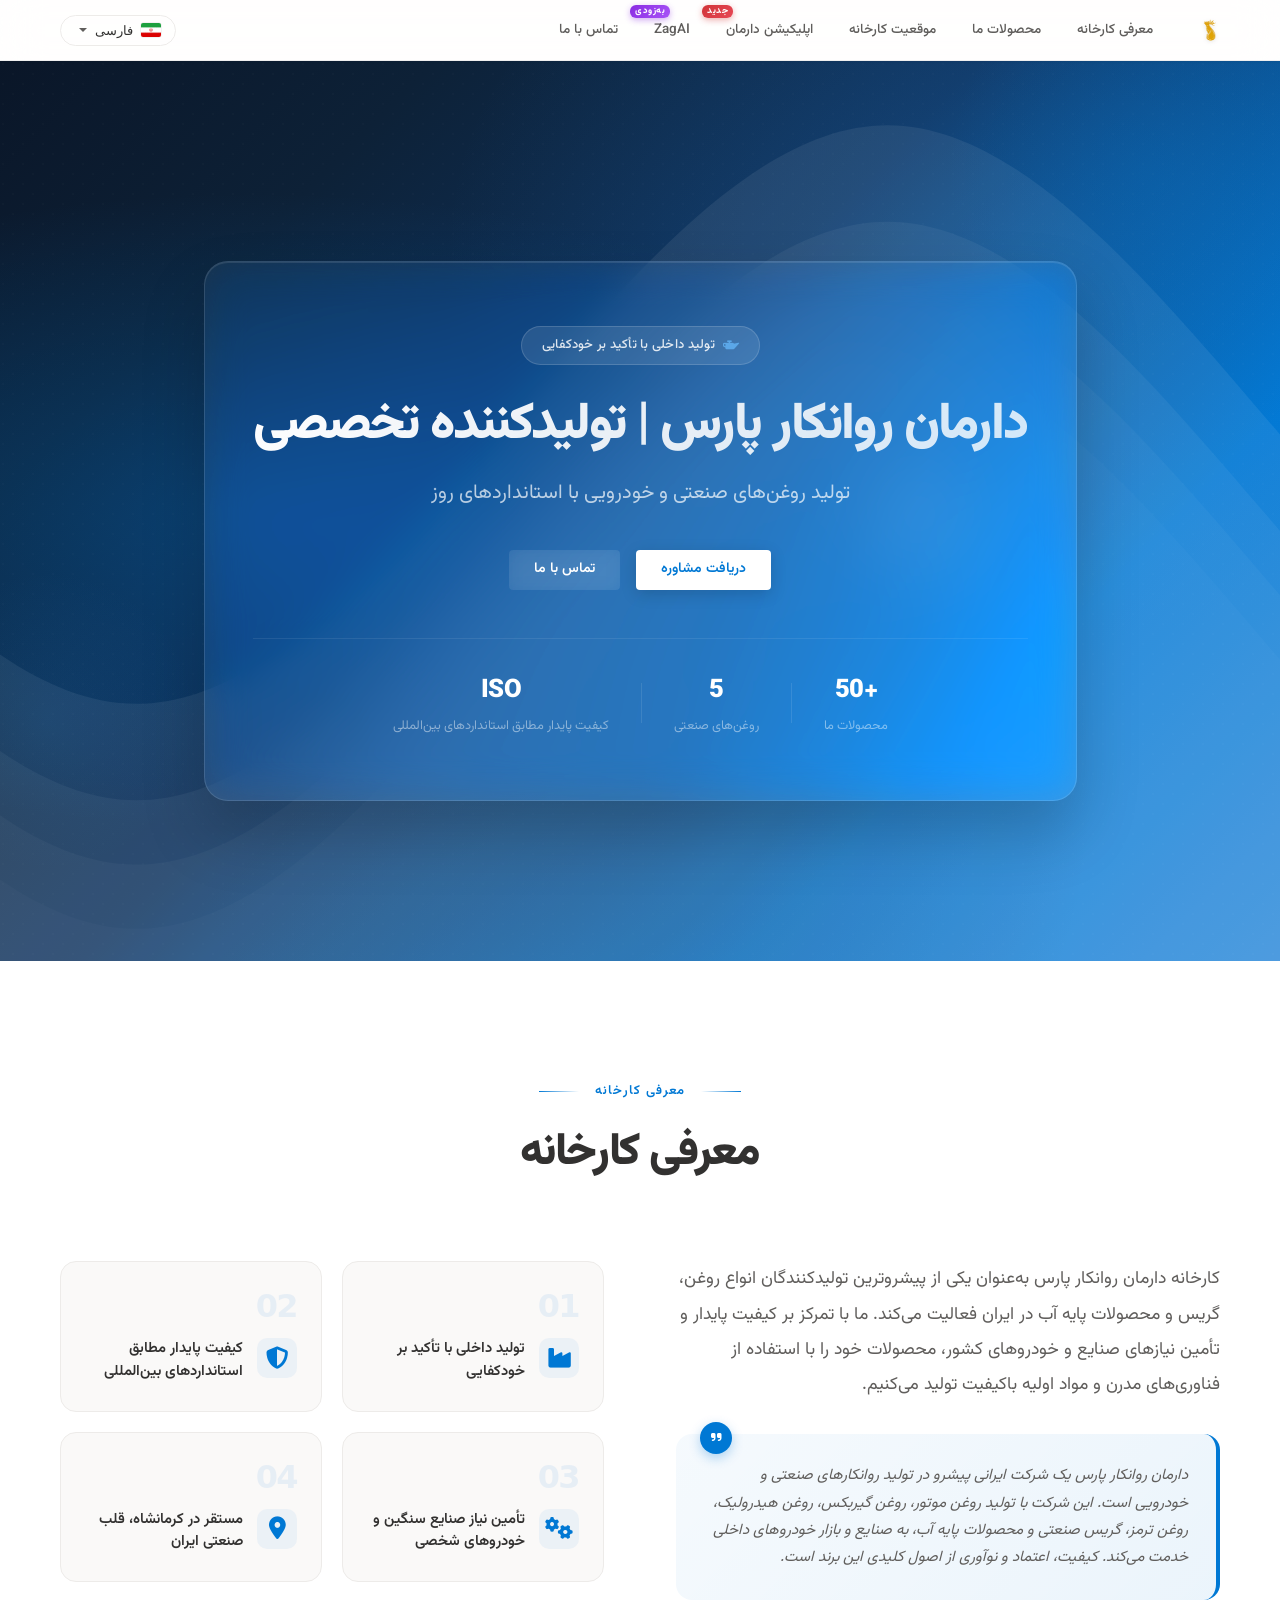
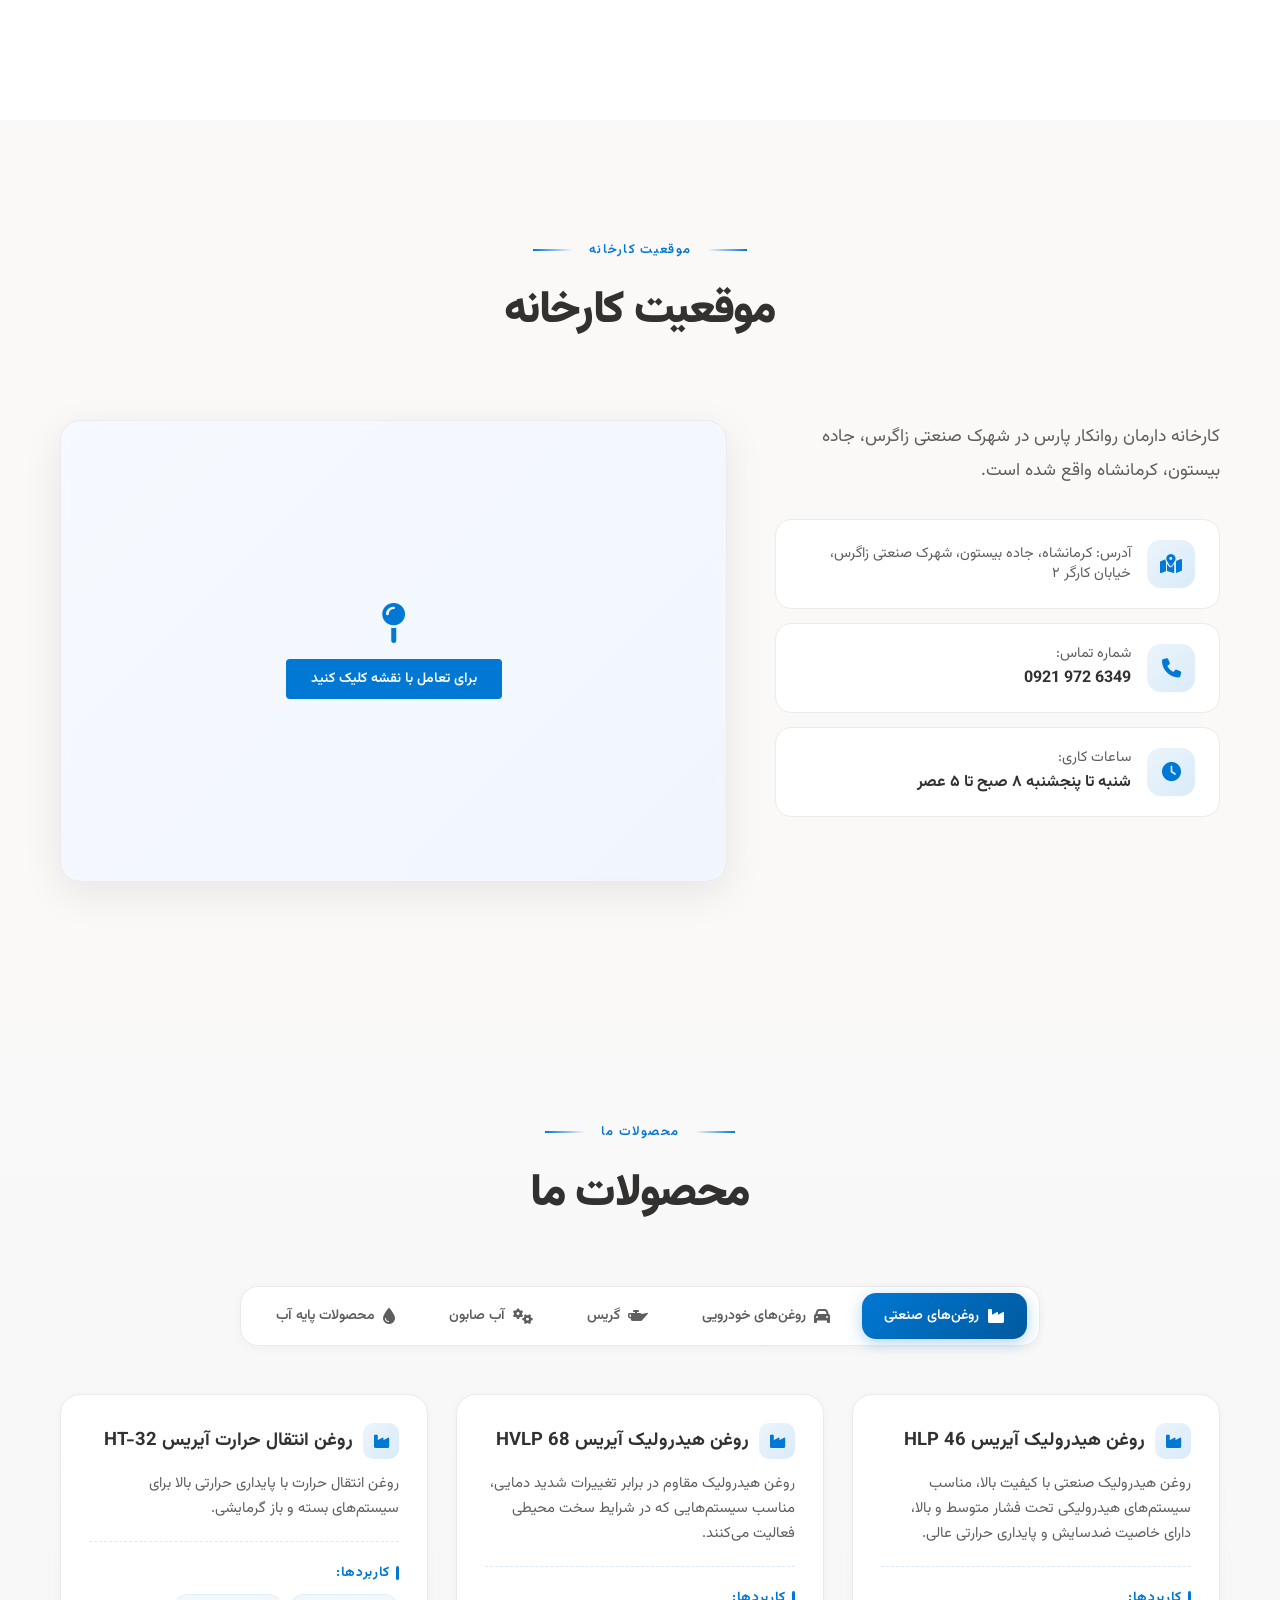
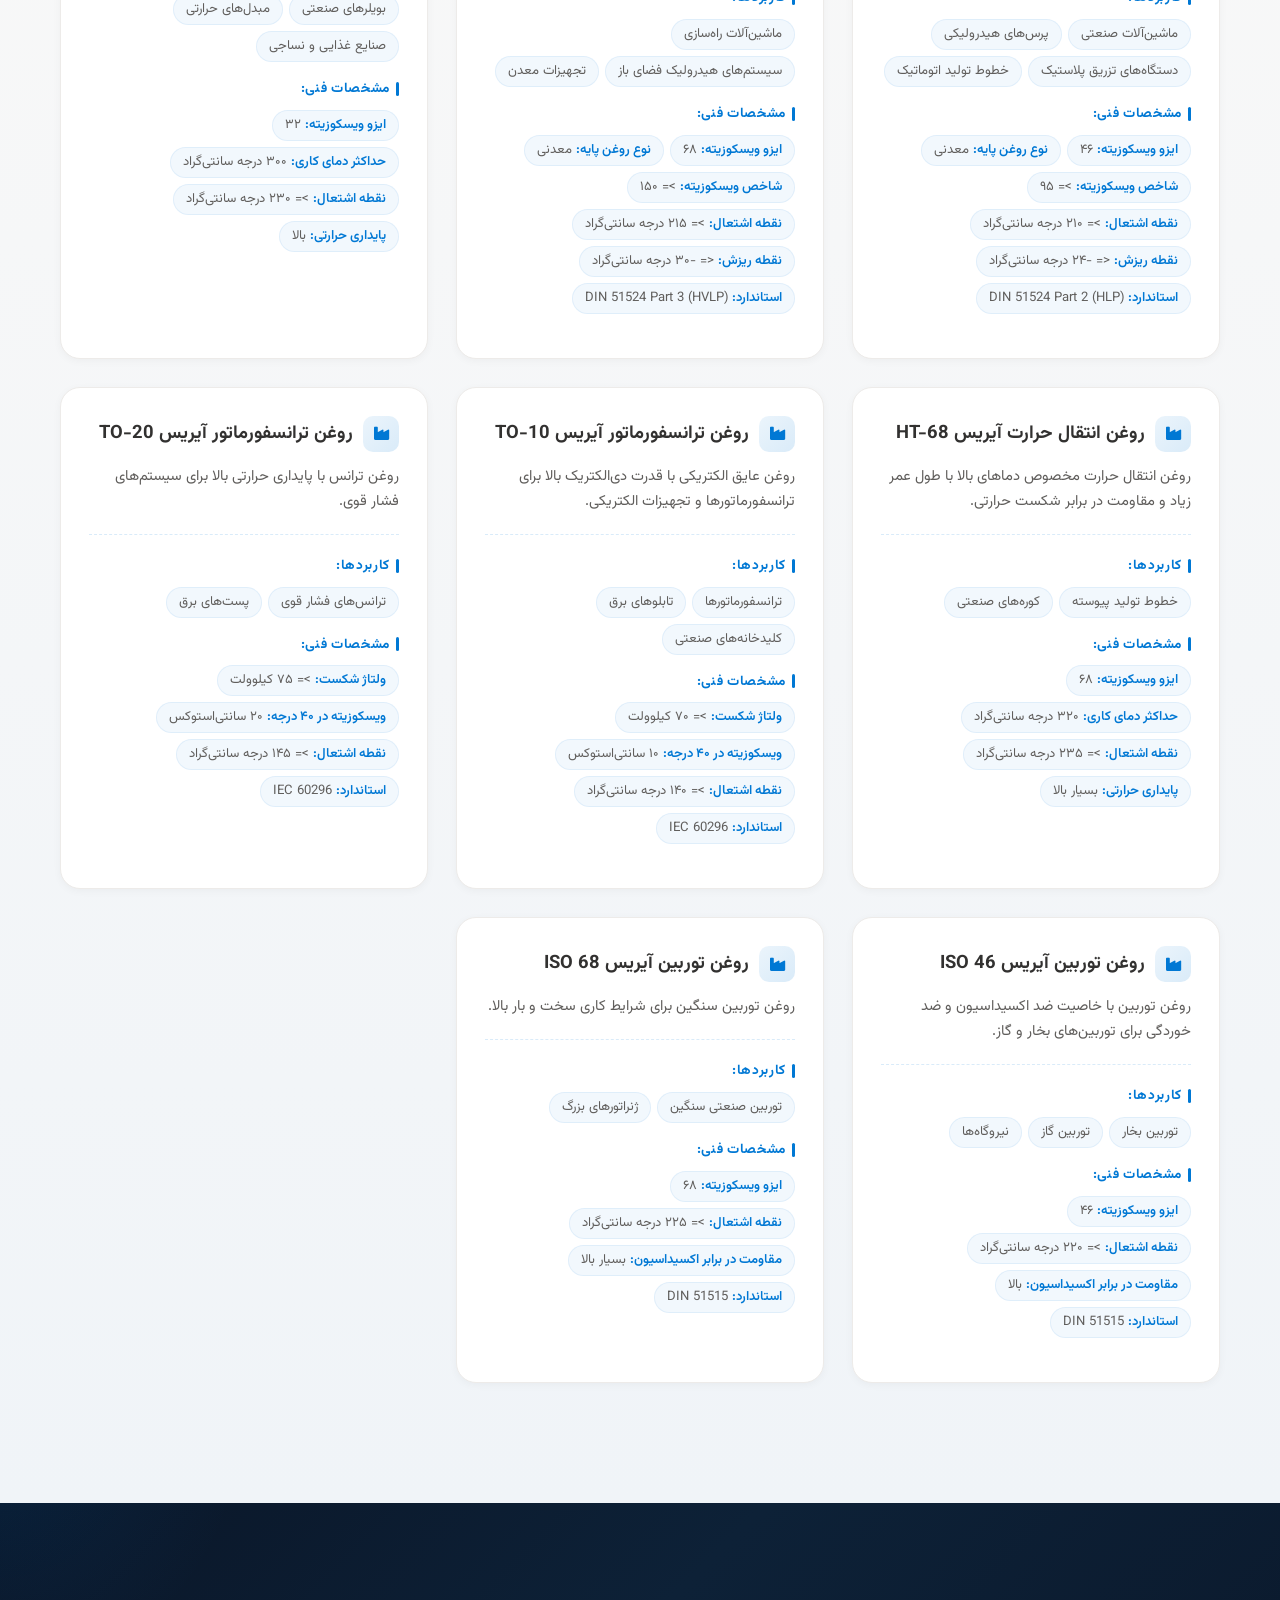
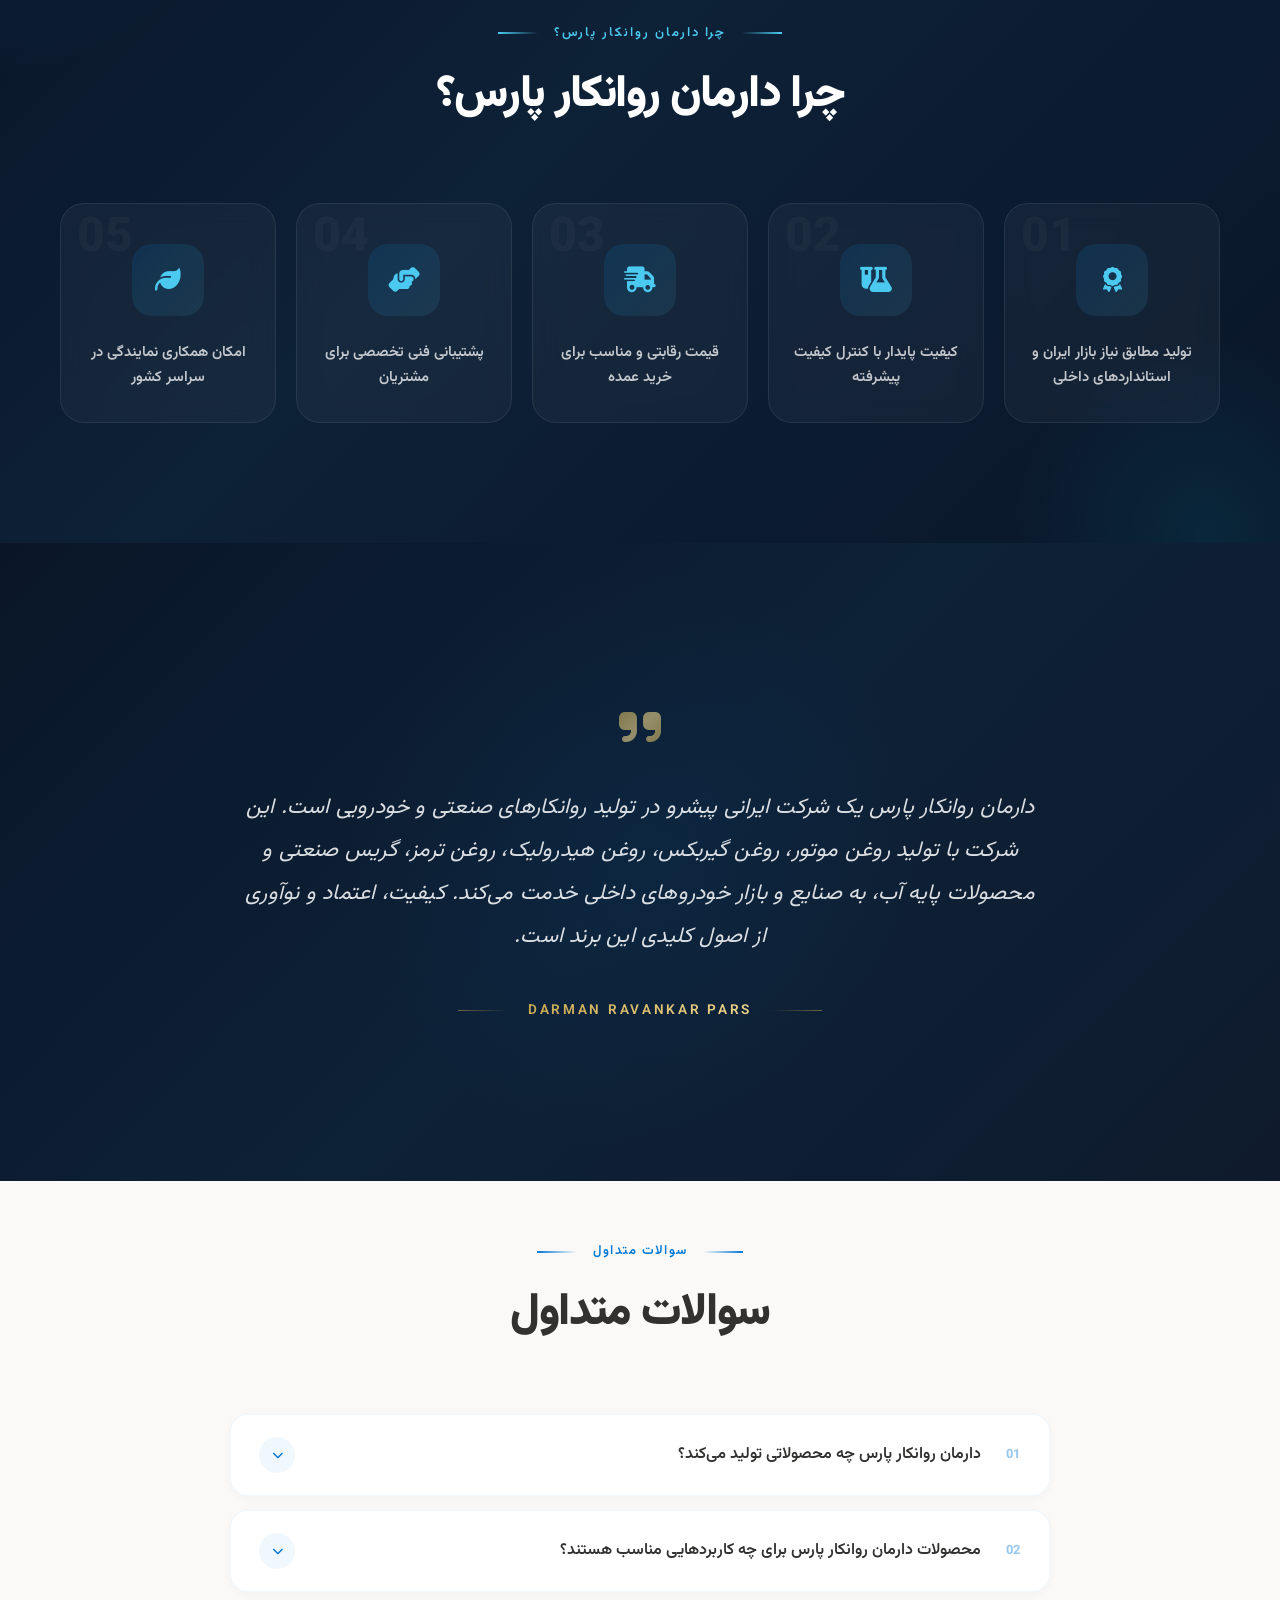
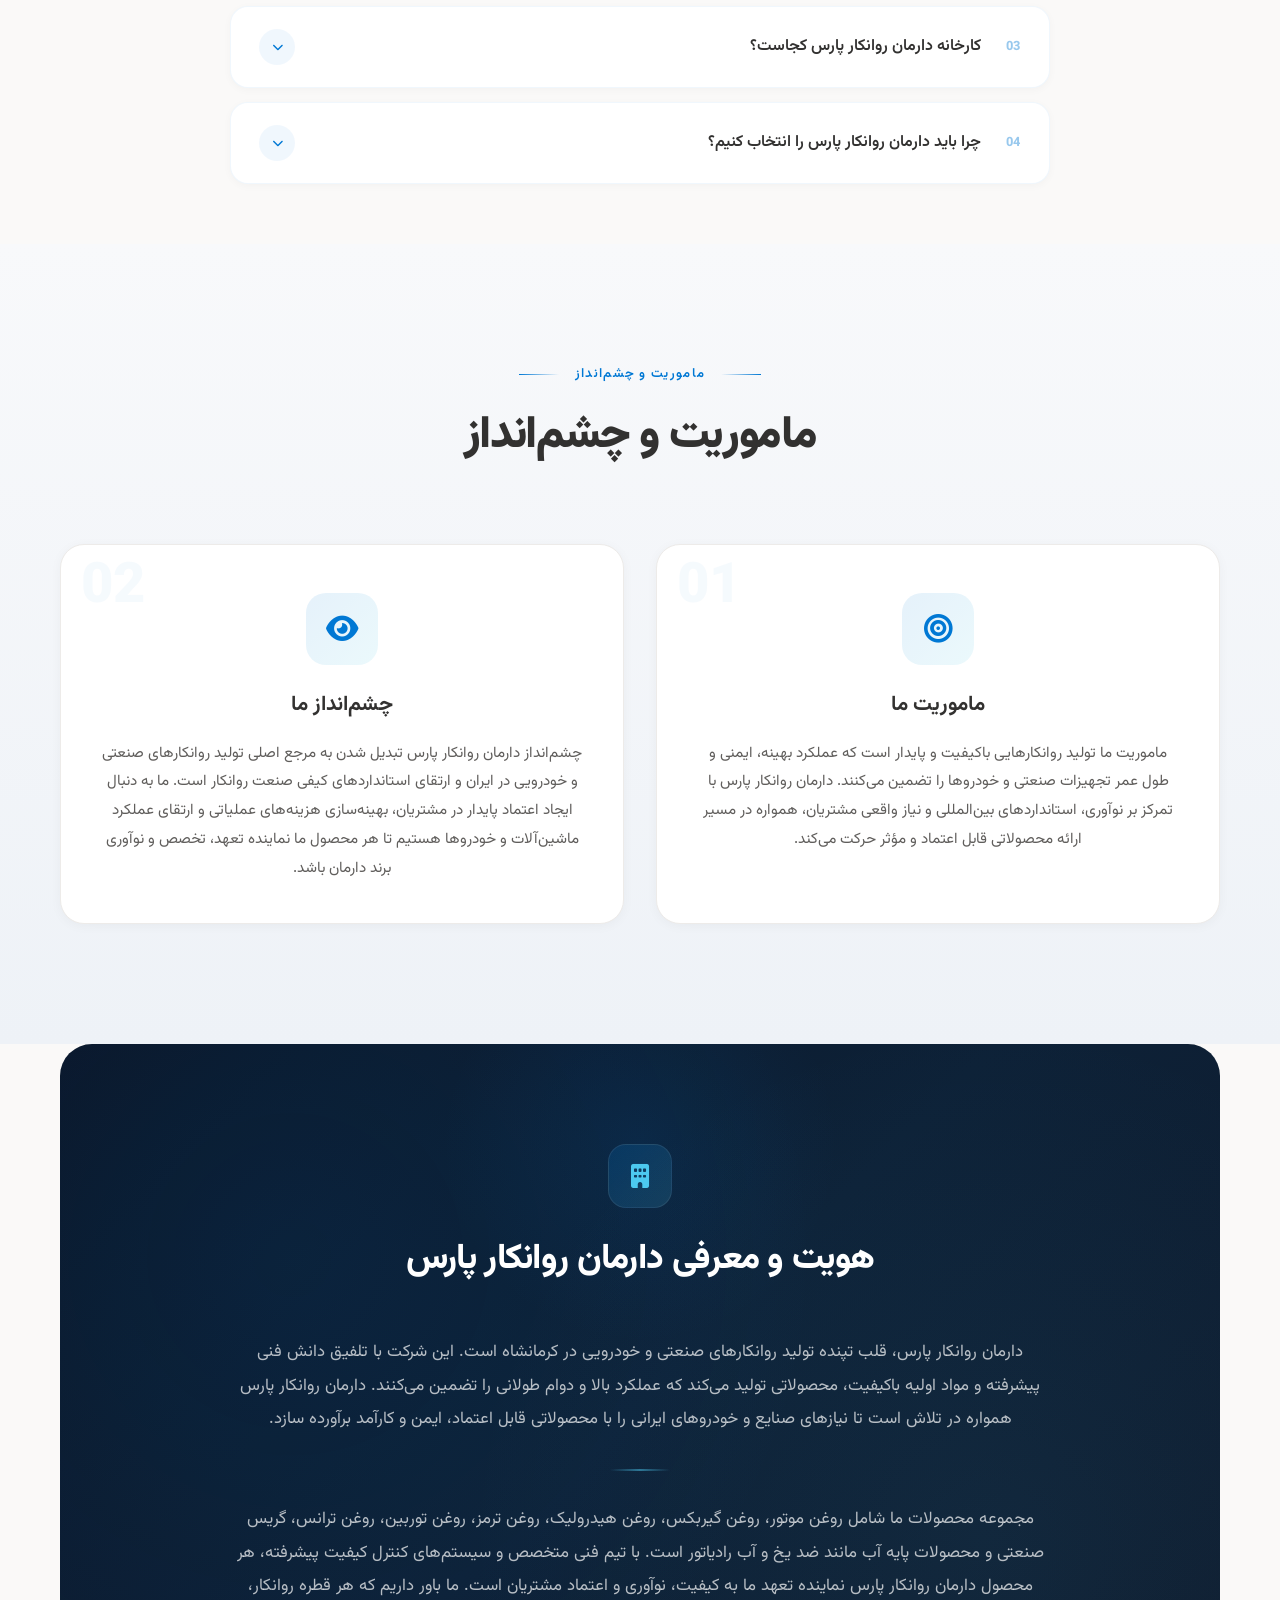
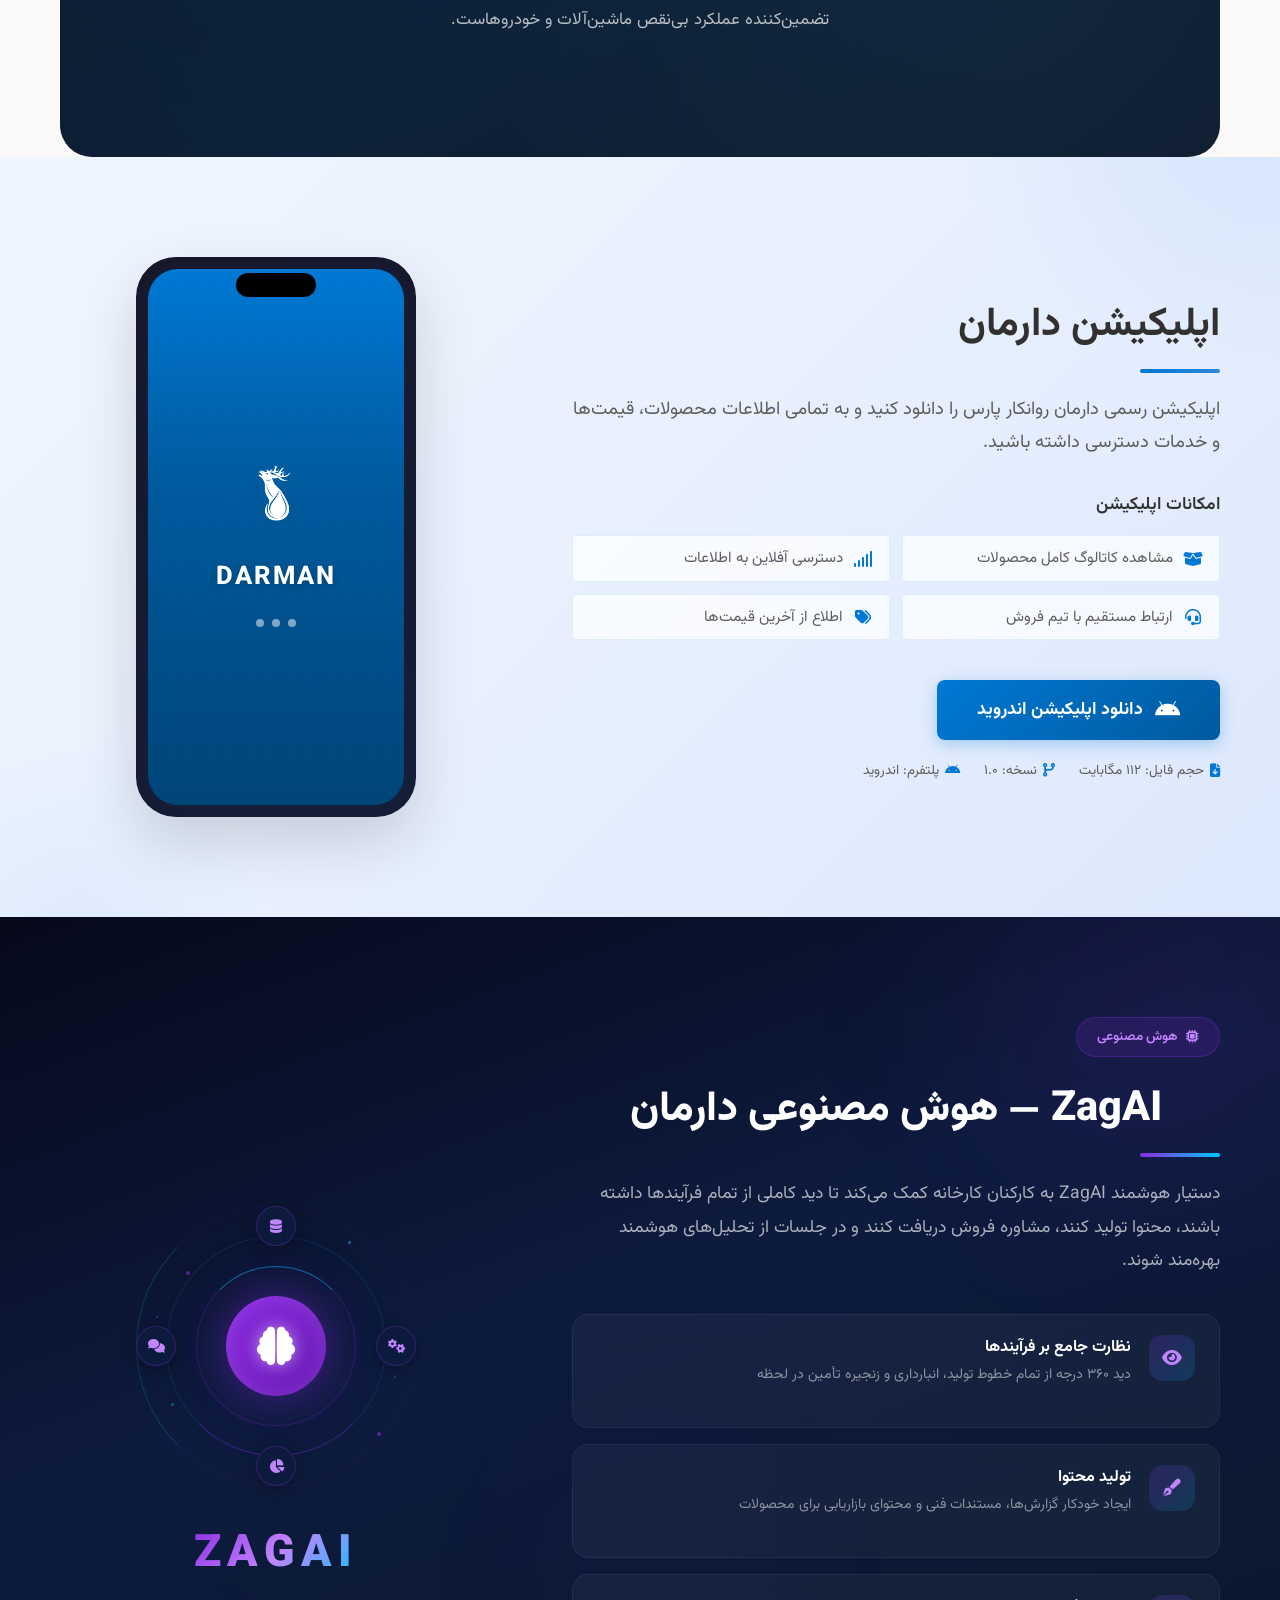
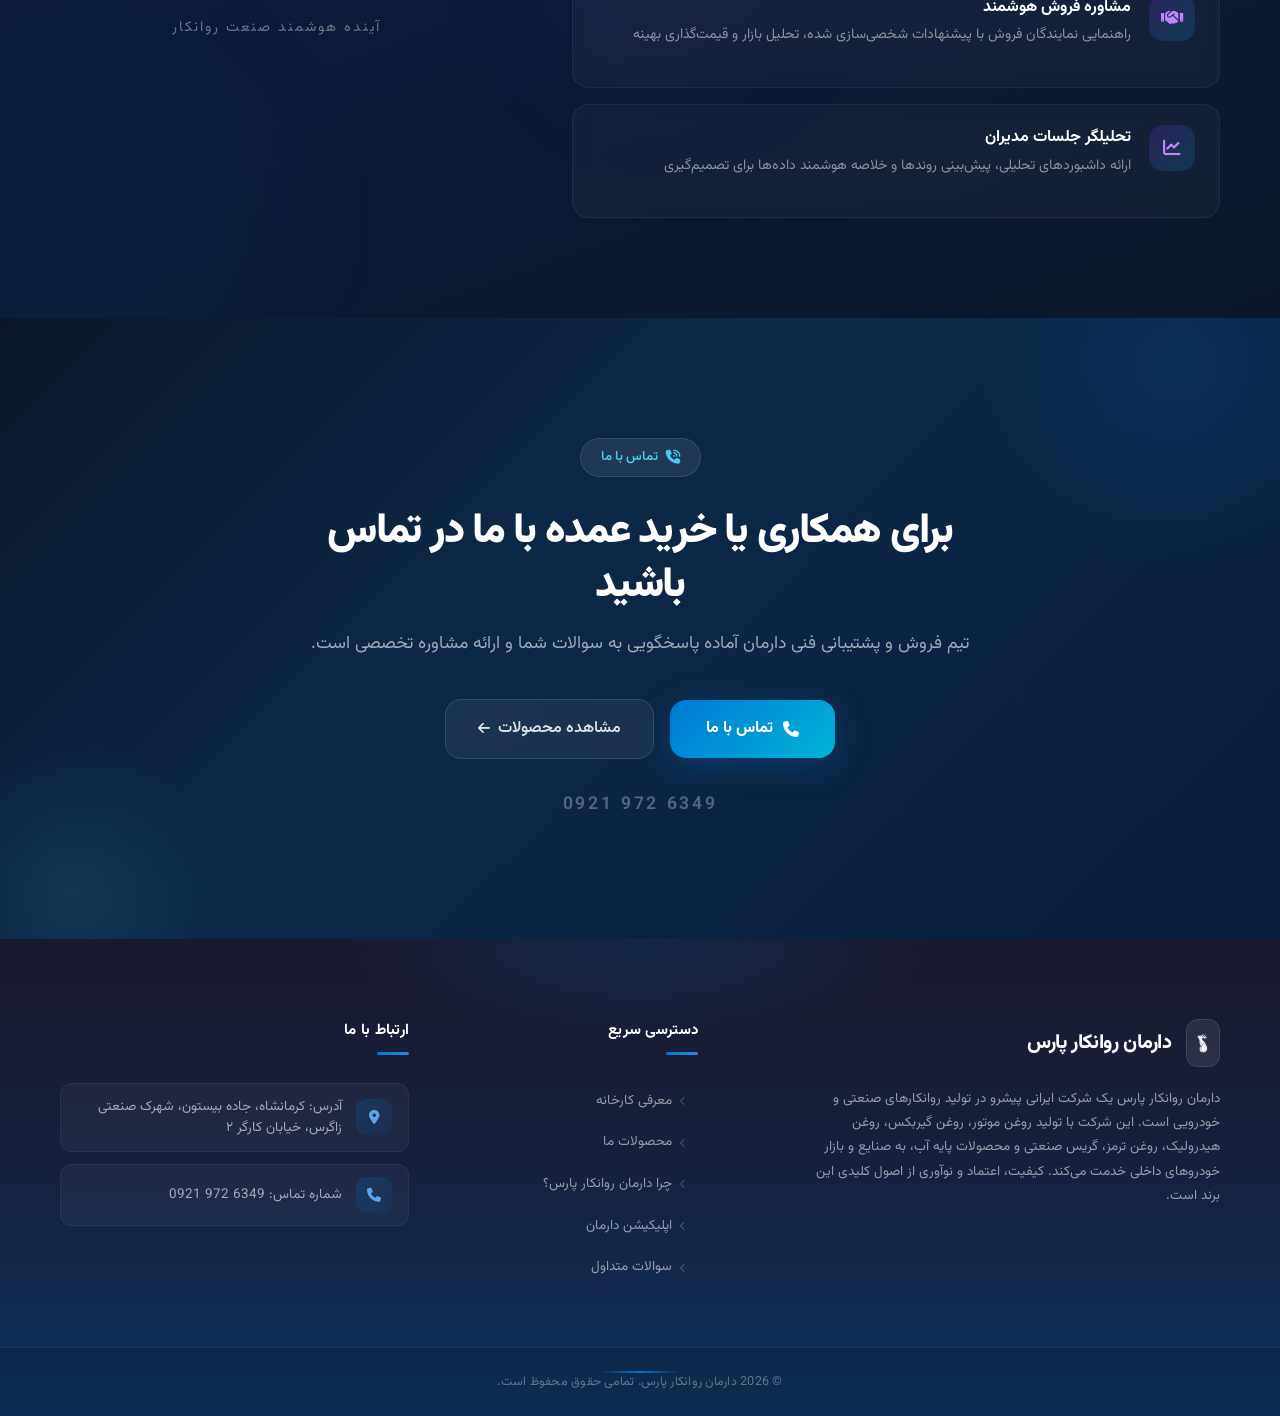
==== commit 6d2cc6a5: "Add Urdu translations for website content and product descriptions" ====
--- a/index.html
+++ b/index.html
@@ -38,8 +38,8 @@
                     <a href="#location" data-i18n="location.title"></a>
                     <a href="#download-app" class="nav-download-link" data-i18n="download_app.title"><span
                             class="nav-badge-new" data-i18n="download_app.badge">NEW</span></a>
-                    <a href="#zagai" class="nav-zagai-link" data-i18n="zagai.nav_title"><span
-                            class="nav-badge-soon" data-i18n="zagai.nav_badge"></span></a>
+                    <a href="#zagai" class="nav-zagai-link" data-i18n="zagai.nav_title"><span class="nav-badge-soon"
+                            data-i18n="zagai.nav_badge"></span></a>
                     <a href="#contact" data-i18n="cta.button"></a>
                 </nav>
             </div>
@@ -69,6 +69,10 @@
                             <img src="static/images/flags/Flag_of_Russia.svg.webp" alt="Russian Flag" class="flag-icon">
                             Русский
                         </a>
+                        <a href="#" data-lang="ur">
+                            <img src="static/images/flags/Flag_of_Pakistan.svg.png" alt="Urdu Flag" class="flag-icon">
+                            اردو
+                        </a>
                     </div>
                 </div>
             </div>
@@ -712,7 +716,23 @@
     </footer>
 
     <!-- Floating Scroll to Top Button -->
-    <button id="scroll-to-top" class="scroll-to-top" title="Scroll to Top">↑</button>
+    <button id="scroll-to-top" class="scroll-to-top" title="Scroll to Top">
+        <span class="stt-glow"></span>
+        <span class="stt-ring"></span>
+        <span class="stt-icon">
+            <svg width="18" height="18" viewBox="0 0 24 24" fill="none" stroke="currentColor" stroke-width="2.5"
+                stroke-linecap="round" stroke-linejoin="round">
+                <path d="M12 19V5" />
+                <path d="M5 12l7-7 7 7" />
+            </svg>
+        </span>
+        <span class="stt-particle stt-p1"></span>
+        <span class="stt-particle stt-p2"></span>
+        <span class="stt-particle stt-p3"></span>
+        <span class="stt-particle stt-p4"></span>
+        <span class="stt-particle stt-p5"></span>
+        <span class="stt-particle stt-p6"></span>
+    </button>
 
     <!-- YAML parsing library -->
     <script src="static/js/js-yaml.min.js"></script>
--- a/style.css
+++ b/style.css
@@ -2619,9 +2619,9 @@
     position: fixed;
     bottom: 32px;
     right: 32px;
-    width: 48px;
-    height: 48px;
-    background-color: var(--fluent-primary);
+    width: 52px;
+    height: 52px;
+    background: linear-gradient(135deg, #0078d4 0%, #005a9e 100%);
     color: #ffffff;
     border: none;
     border-radius: 50%;
@@ -2629,22 +2629,229 @@
     cursor: pointer;
     opacity: 0;
     visibility: hidden;
-    transition: all 0.2s ease;
+    transform: translateY(20px) scale(0.8);
+    transition: all 0.45s cubic-bezier(0.34, 1.56, 0.64, 1);
     z-index: 1000;
-    box-shadow: var(--elevation-8);
+    box-shadow:
+        0 4px 20px rgba(0, 120, 212, 0.4),
+        0 0 0 0 rgba(0, 120, 212, 0.3);
     display: flex;
     align-items: center;
     justify-content: center;
+    overflow: visible;
+    outline: none;
+    -webkit-tap-highlight-color: transparent;
 }
 
 .scroll-to-top.show {
     opacity: 1;
     visibility: visible;
+    transform: translateY(0) scale(1);
+    animation: sttEntrance 0.6s cubic-bezier(0.34, 1.56, 0.64, 1) forwards,
+               sttFloat 4s ease-in-out 0.6s infinite;
 }
 
 .scroll-to-top:hover {
-    background-color: var(--fluent-primary-hover);
-    transform: scale(1.1);
+    background: linear-gradient(135deg, #1a86d9 0%, #0078d4 100%);
+    transform: translateY(-4px) scale(1.12);
+    box-shadow:
+        0 8px 32px rgba(0, 120, 212, 0.5),
+        0 0 0 8px rgba(0, 120, 212, 0.12);
+}
+
+.scroll-to-top:hover .stt-icon {
+    animation: sttArrowBounce 0.6s ease-in-out infinite;
+}
+
+.scroll-to-top:hover .stt-ring {
+    opacity: 1;
+    transform: scale(1);
+    animation: sttRingSpin 2s linear infinite;
+}
+
+.scroll-to-top:hover .stt-glow {
+    opacity: 1;
+    transform: scale(1.8);
+}
+
+.scroll-to-top:hover .stt-particle {
+    opacity: 1;
+}
+
+.scroll-to-top:active {
+    transform: translateY(-1px) scale(1.05);
+    box-shadow:
+        0 4px 16px rgba(0, 120, 212, 0.4),
+        0 0 0 4px rgba(0, 120, 212, 0.15);
+}
+
+/* Icon */
+.stt-icon {
+    position: relative;
+    z-index: 3;
+    display: flex;
+    align-items: center;
+    justify-content: center;
+    transition: transform 0.3s ease;
+}
+
+/* Glow Effect */
+.stt-glow {
+    position: absolute;
+    inset: 0;
+    border-radius: 50%;
+    background: radial-gradient(circle, rgba(0, 120, 212, 0.4) 0%, transparent 70%);
+    opacity: 0;
+    transform: scale(1);
+    transition: all 0.5s ease;
+    z-index: 0;
+    pointer-events: none;
+}
+
+/* Orbiting Ring */
+.stt-ring {
+    position: absolute;
+    inset: -6px;
+    border-radius: 50%;
+    border: 2px dashed transparent;
+    border-top-color: rgba(255, 255, 255, 0.6);
+    border-right-color: rgba(0, 180, 255, 0.4);
+    opacity: 0;
+    transform: scale(0.8);
+    transition: all 0.4s ease;
+    z-index: 1;
+    pointer-events: none;
+}
+
+/* Particles */
+.stt-particle {
+    position: absolute;
+    width: 4px;
+    height: 4px;
+    border-radius: 50%;
+    background: rgba(255, 255, 255, 0.8);
+    opacity: 0;
+    transition: opacity 0.3s ease;
+    z-index: 2;
+    pointer-events: none;
+}
+
+.stt-p1 {
+    top: -2px;
+    left: 50%;
+    transform: translateX(-50%);
+    animation: sttParticle1 1.8s ease-in-out infinite;
+}
+.stt-p2 {
+    top: 20%;
+    right: -2px;
+    animation: sttParticle2 2.2s ease-in-out 0.3s infinite;
+}
+.stt-p3 {
+    bottom: 20%;
+    right: -2px;
+    background: rgba(0, 180, 255, 0.8);
+    animation: sttParticle3 2s ease-in-out 0.6s infinite;
+}
+.stt-p4 {
+    bottom: -2px;
+    left: 50%;
+    transform: translateX(-50%);
+    background: rgba(0, 180, 255, 0.6);
+    animation: sttParticle4 2.4s ease-in-out 0.2s infinite;
+}
+.stt-p5 {
+    bottom: 20%;
+    left: -2px;
+    width: 3px;
+    height: 3px;
+    animation: sttParticle5 1.9s ease-in-out 0.5s infinite;
+}
+.stt-p6 {
+    top: 20%;
+    left: -2px;
+    width: 3px;
+    height: 3px;
+    background: rgba(0, 180, 255, 0.7);
+    animation: sttParticle6 2.1s ease-in-out 0.8s infinite;
+}
+
+/* Animations */
+@keyframes sttEntrance {
+    0% {
+        opacity: 0;
+        transform: translateY(30px) scale(0.5);
+    }
+    60% {
+        transform: translateY(-6px) scale(1.08);
+    }
+    100% {
+        opacity: 1;
+        transform: translateY(0) scale(1);
+    }
+}
+
+@keyframes sttFloat {
+    0%, 100% {
+        transform: translateY(0) scale(1);
+        box-shadow:
+            0 4px 20px rgba(0, 120, 212, 0.4),
+            0 0 0 0 rgba(0, 120, 212, 0.15);
+    }
+    50% {
+        transform: translateY(-5px) scale(1);
+        box-shadow:
+            0 8px 28px rgba(0, 120, 212, 0.35),
+            0 0 0 6px rgba(0, 120, 212, 0.06);
+    }
+}
+
+@keyframes sttArrowBounce {
+    0%, 100% { transform: translateY(0); }
+    40% { transform: translateY(-5px); }
+    60% { transform: translateY(1px); }
+}
+
+@keyframes sttRingSpin {
+    0% { transform: scale(1) rotate(0deg); }
+    100% { transform: scale(1) rotate(360deg); }
+}
+
+@keyframes sttParticle1 {
+    0%, 100% { transform: translateX(-50%) translateY(0); opacity: 0; }
+    30% { opacity: 1; }
+    70% { opacity: 1; }
+    100% { transform: translateX(-50%) translateY(-18px); opacity: 0; }
+}
+
+@keyframes sttParticle2 {
+    0%, 100% { transform: translate(0, 0); opacity: 0; }
+    30% { opacity: 1; }
+    100% { transform: translate(14px, -10px); opacity: 0; }
+}
+
+@keyframes sttParticle3 {
+    0%, 100% { transform: translate(0, 0); opacity: 0; }
+    40% { opacity: 1; }
+    100% { transform: translate(12px, 12px); opacity: 0; }
+}
+
+@keyframes sttParticle4 {
+    0%, 100% { transform: translateX(-50%) translateY(0); opacity: 0; }
+    35% { opacity: 1; }
+    100% { transform: translateX(-50%) translateY(16px); opacity: 0; }
+}
+
+@keyframes sttParticle5 {
+    0%, 100% { transform: translate(0, 0); opacity: 0; }
+    30% { opacity: 1; }
+    100% { transform: translate(-12px, 10px); opacity: 0; }
+}
+
+@keyframes sttParticle6 {
+    0%, 100% { transform: translate(0, 0); opacity: 0; }
+    40% { opacity: 1; }
+    100% { transform: translate(-14px, -8px); opacity: 0; }
 }
 
 /* =============================================
@@ -3510,9 +3717,9 @@
     position: fixed;
     bottom: 32px;
     right: 32px;
-    width: 48px;
-    height: 48px;
-    background-color: var(--fluent-primary);
+    width: 52px;
+    height: 52px;
+    background: linear-gradient(135deg, #0078d4 0%, #005a9e 100%);
     color: #ffffff;
     border: none;
     border-radius: 50%;
@@ -3520,22 +3727,28 @@
     cursor: pointer;
     opacity: 0;
     visibility: hidden;
-    transition: all 0.2s ease;
+    transform: translateY(20px) scale(0.8);
+    transition: all 0.45s cubic-bezier(0.34, 1.56, 0.64, 1);
     z-index: 1000;
-    box-shadow: var(--elevation-8);
+    box-shadow:
+        0 4px 20px rgba(0, 120, 212, 0.4),
+        0 0 0 0 rgba(0, 120, 212, 0.3);
     display: flex;
     align-items: center;
     justify-content: center;
+    overflow: visible;
+    outline: none;
 }
 
 .scroll-to-top.show {
     opacity: 1;
     visibility: visible;
+    transform: translateY(0) scale(1);
 }
 
 .scroll-to-top:hover {
-    background-color: var(--fluent-primary-hover);
-    transform: scale(1.1);
+    background: linear-gradient(135deg, #1a86d9 0%, #0078d4 100%);
+    transform: translateY(-4px) scale(1.12);
 }
 
 /* Responsive Design for Mobile Devices */
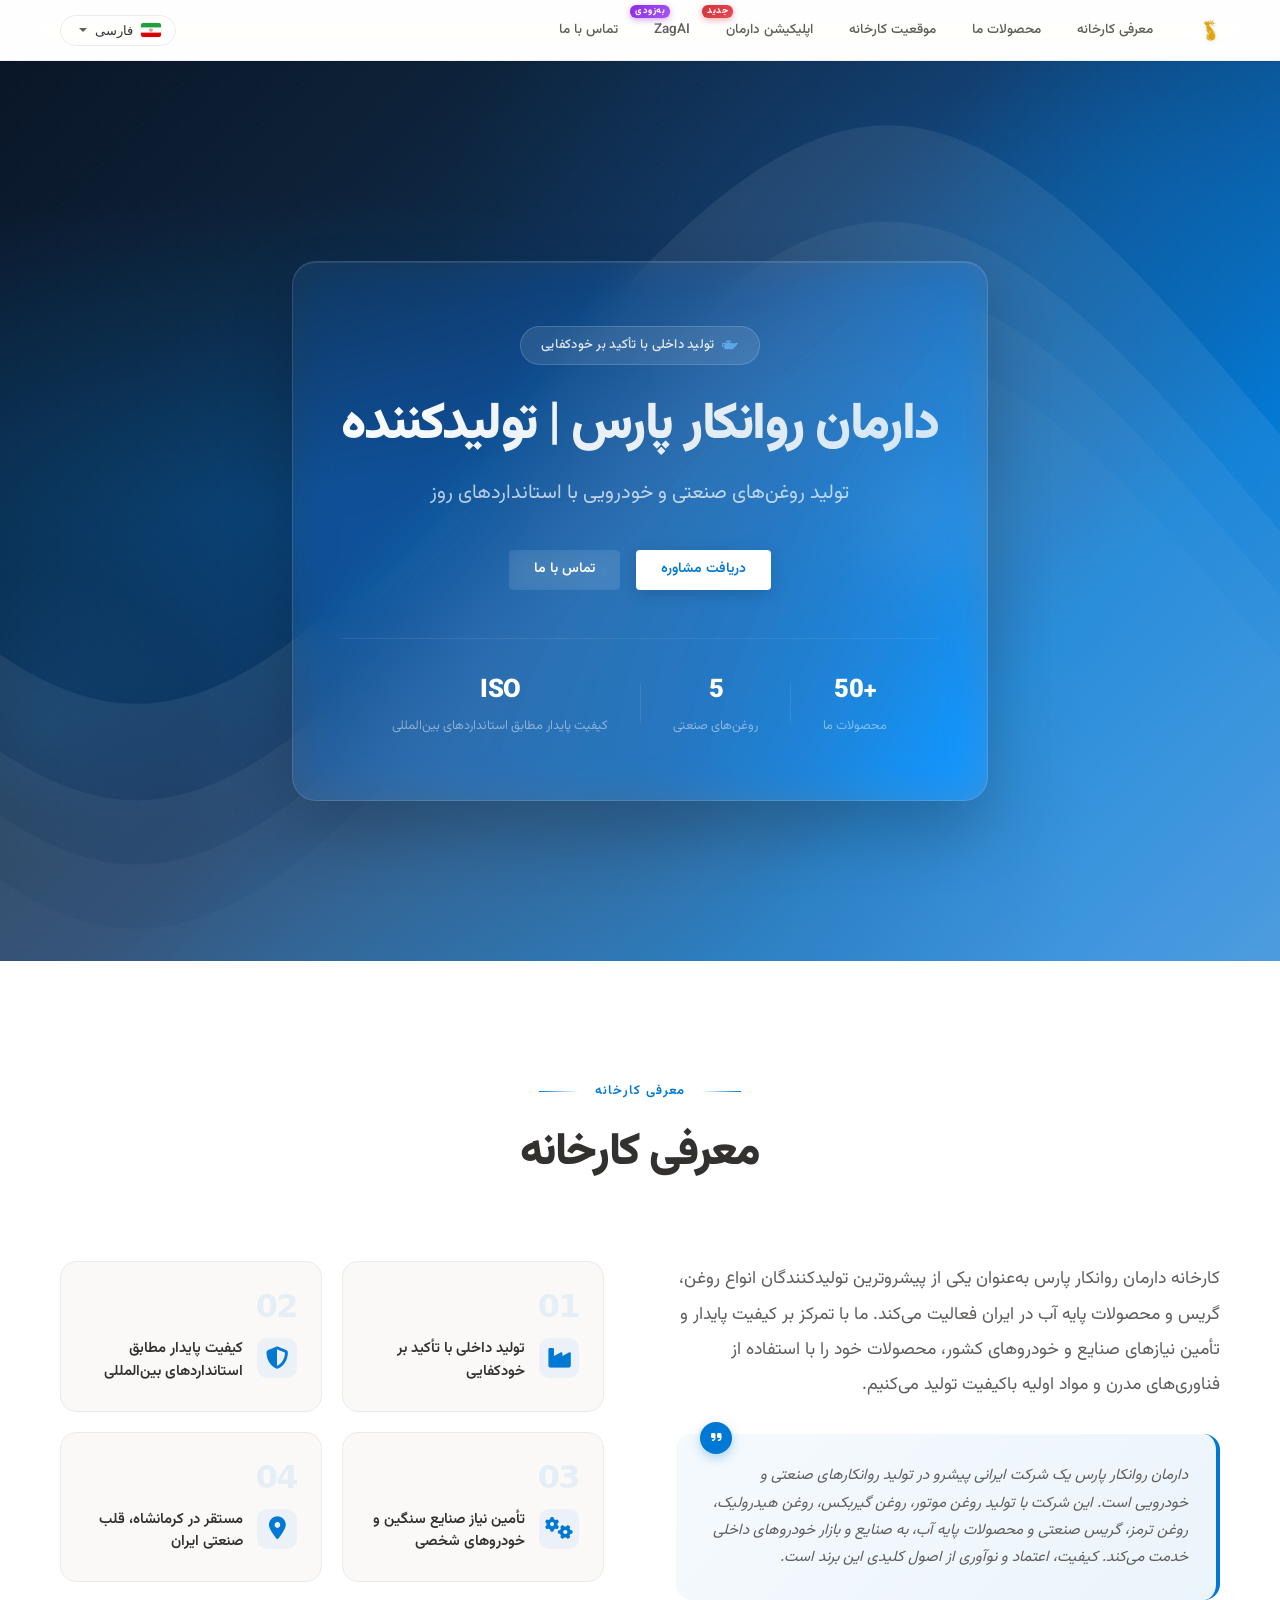
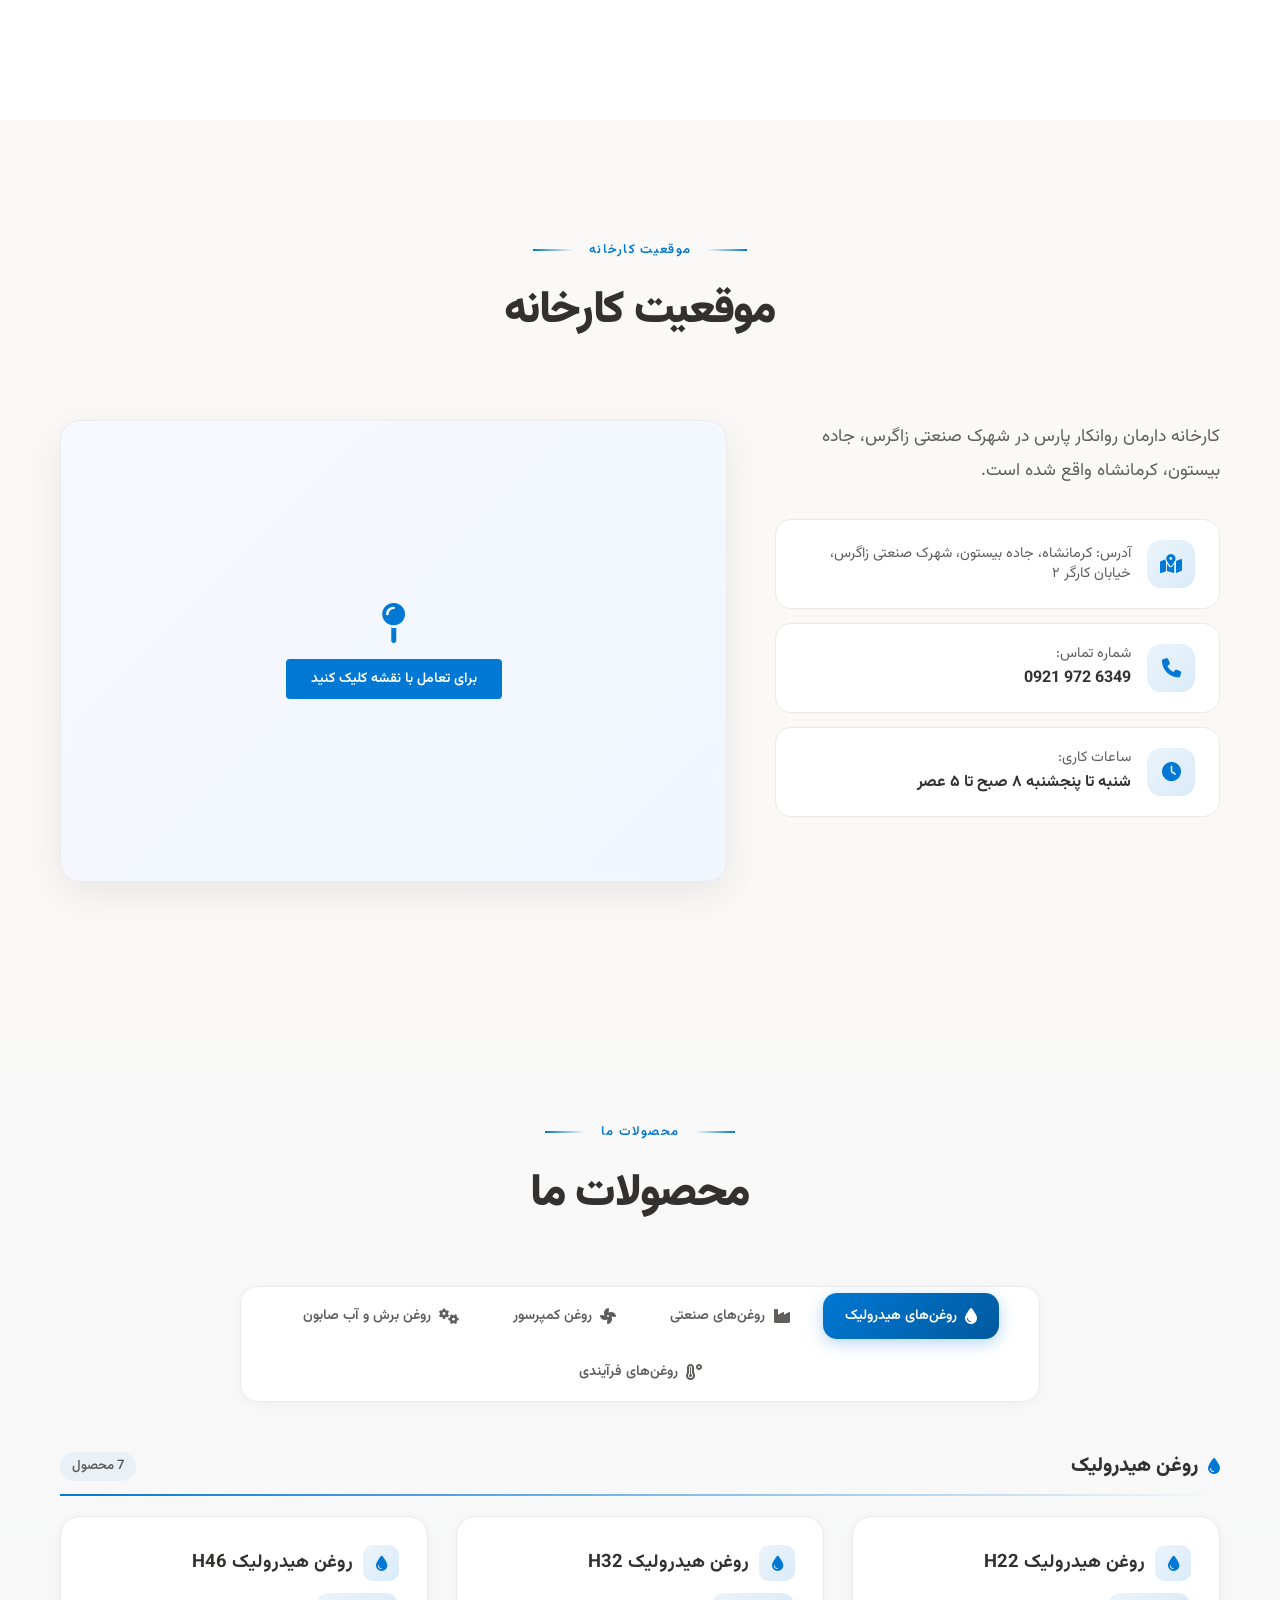
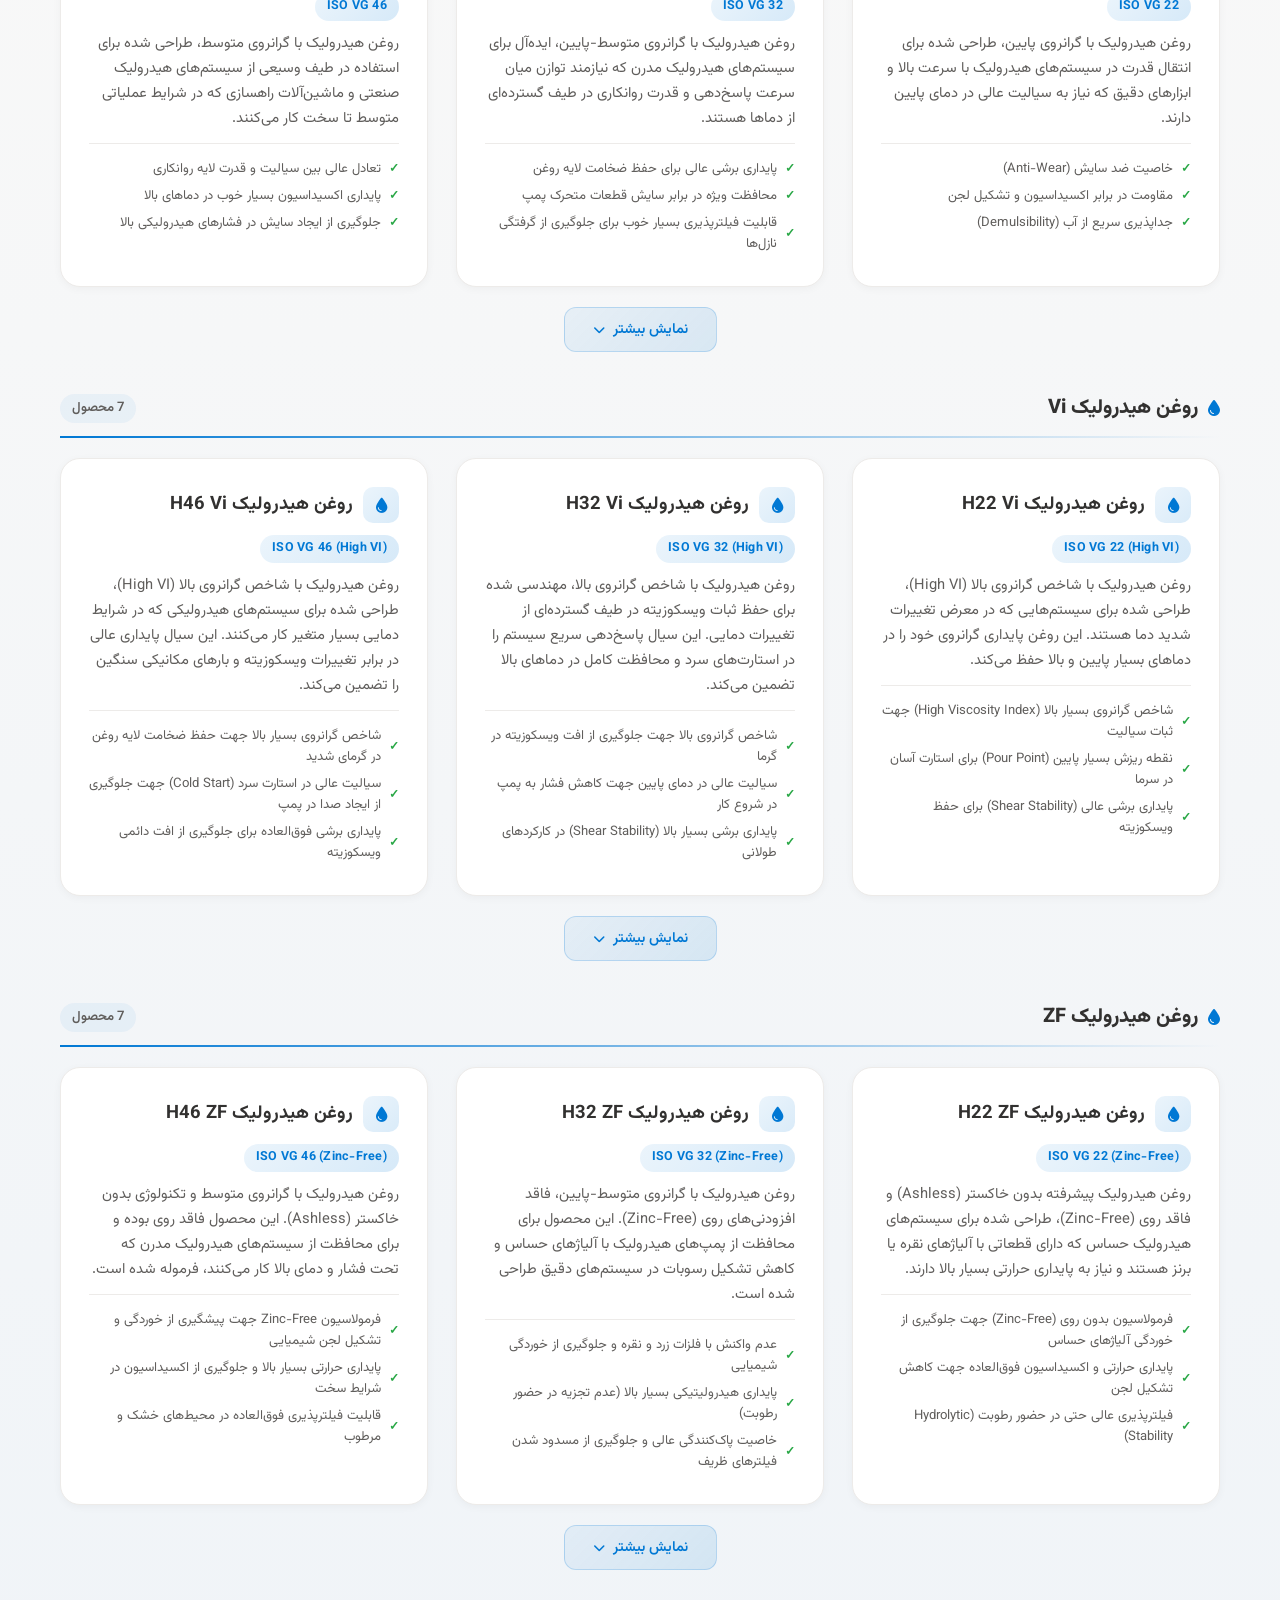
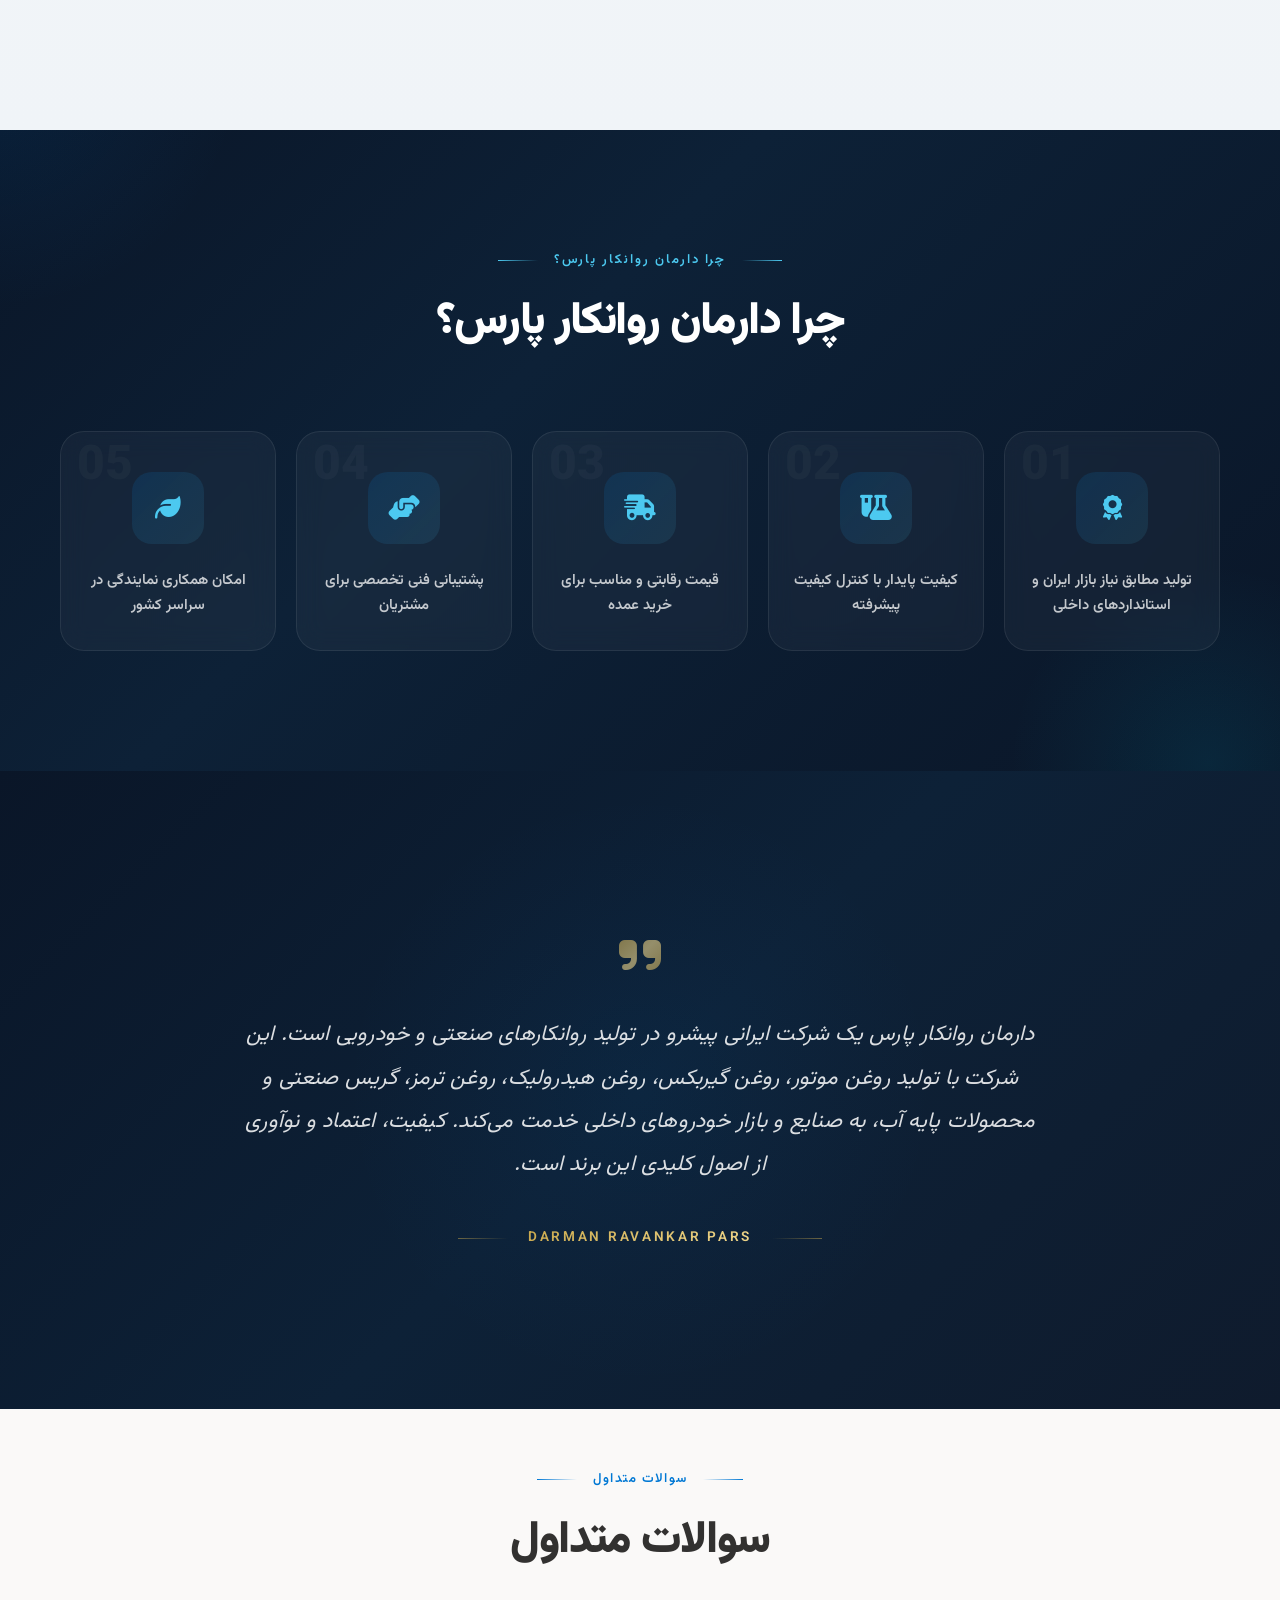
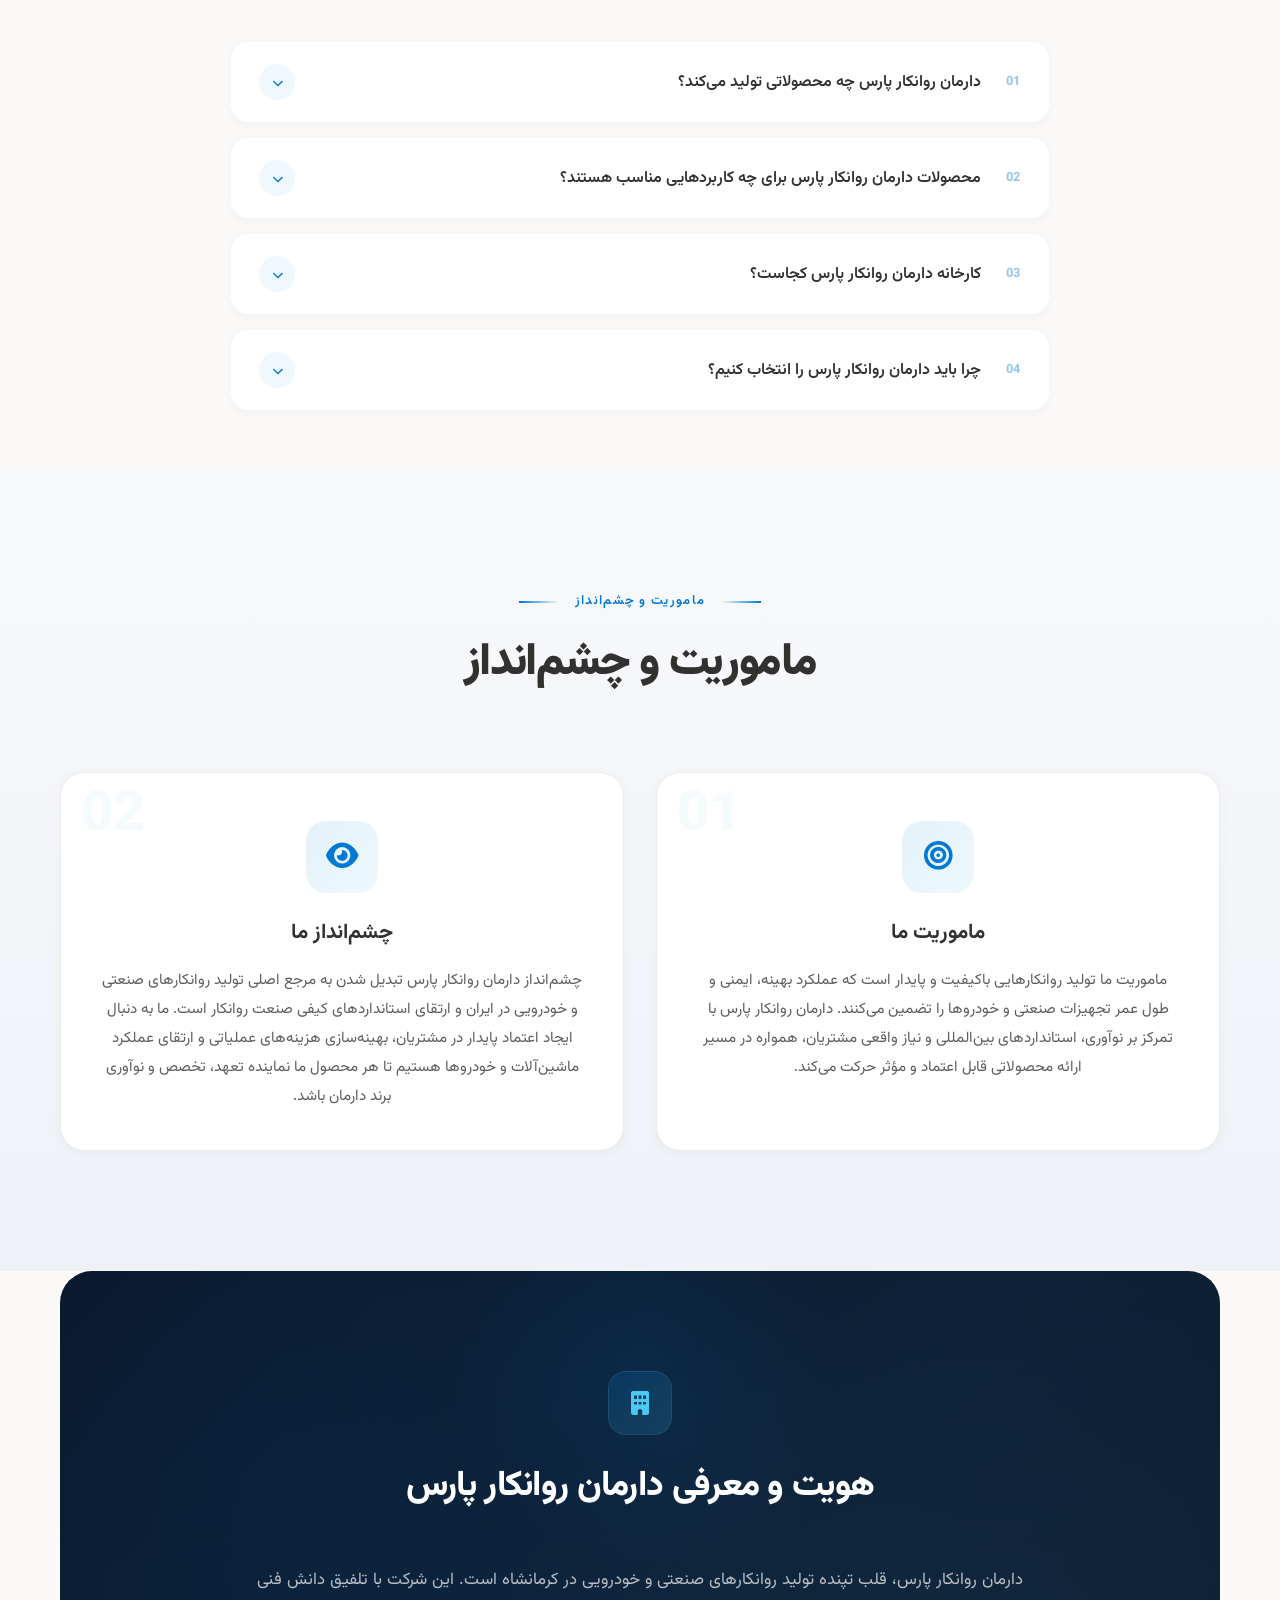
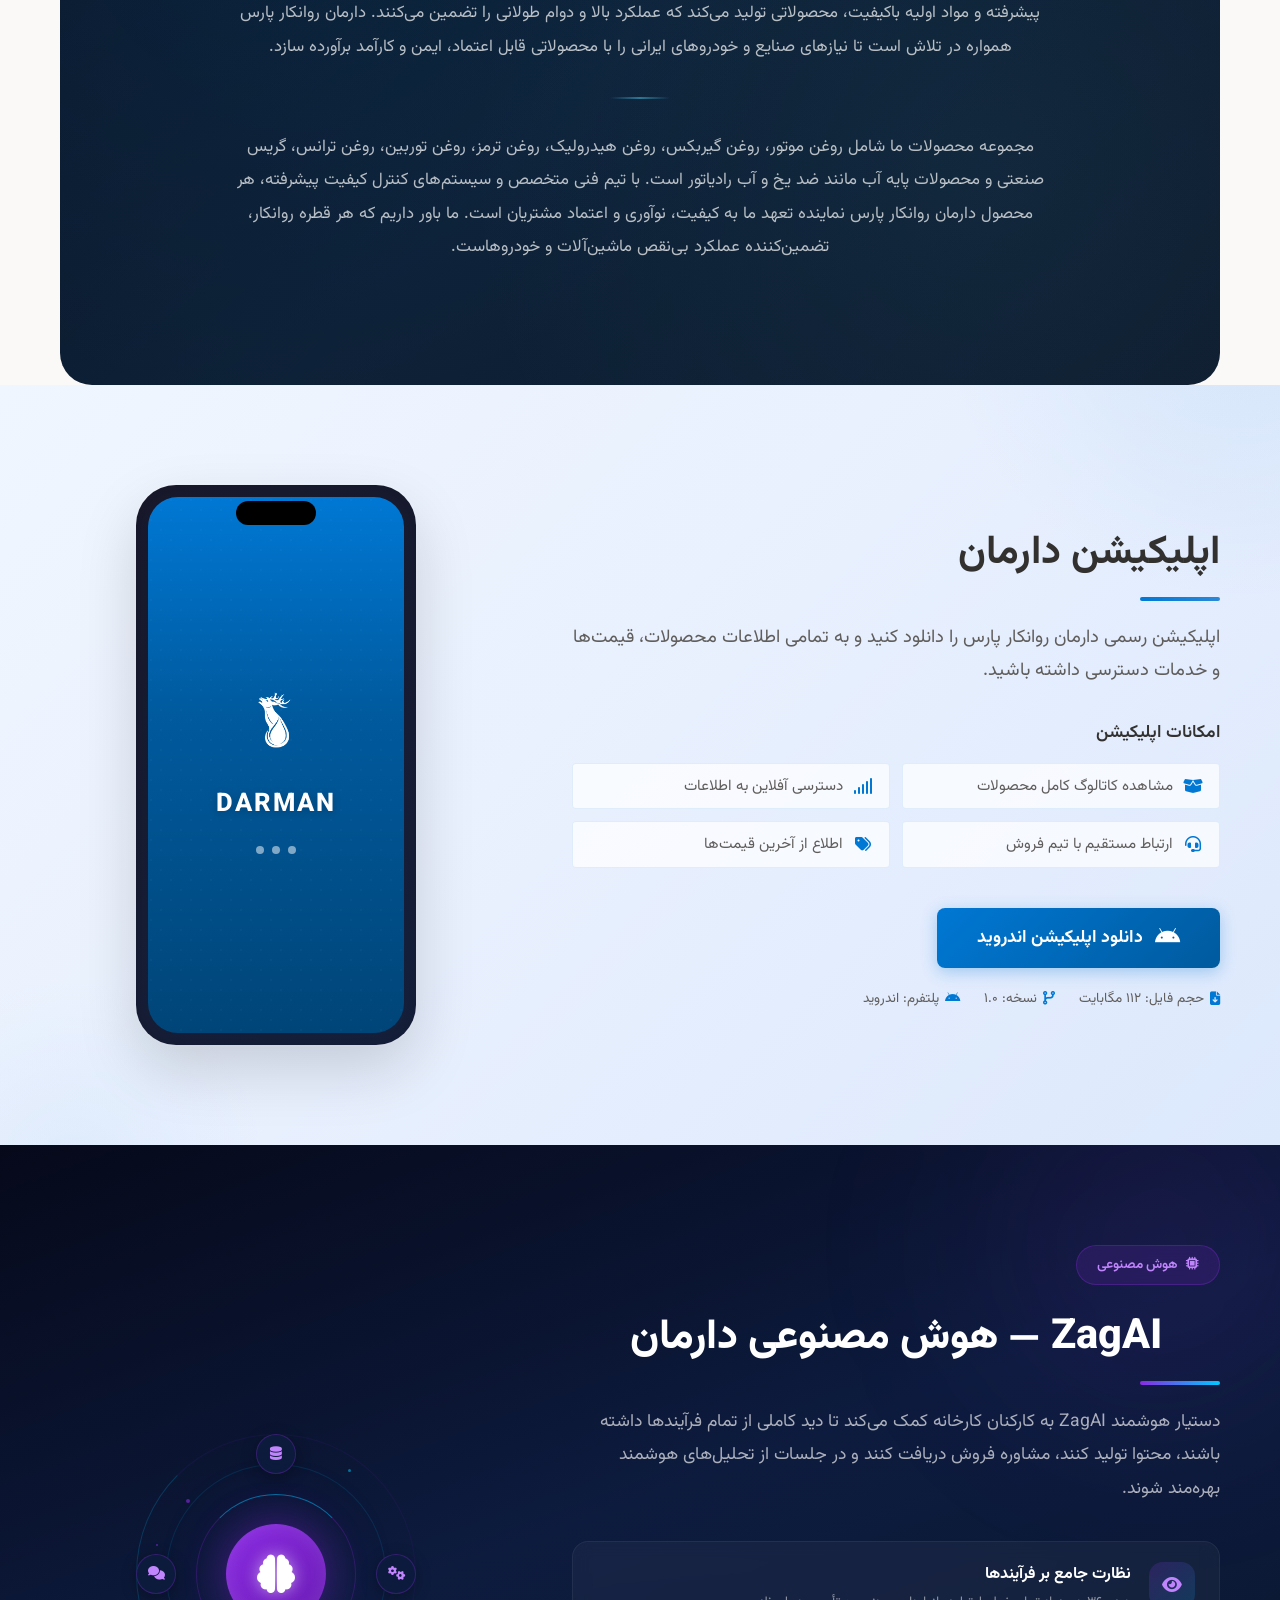
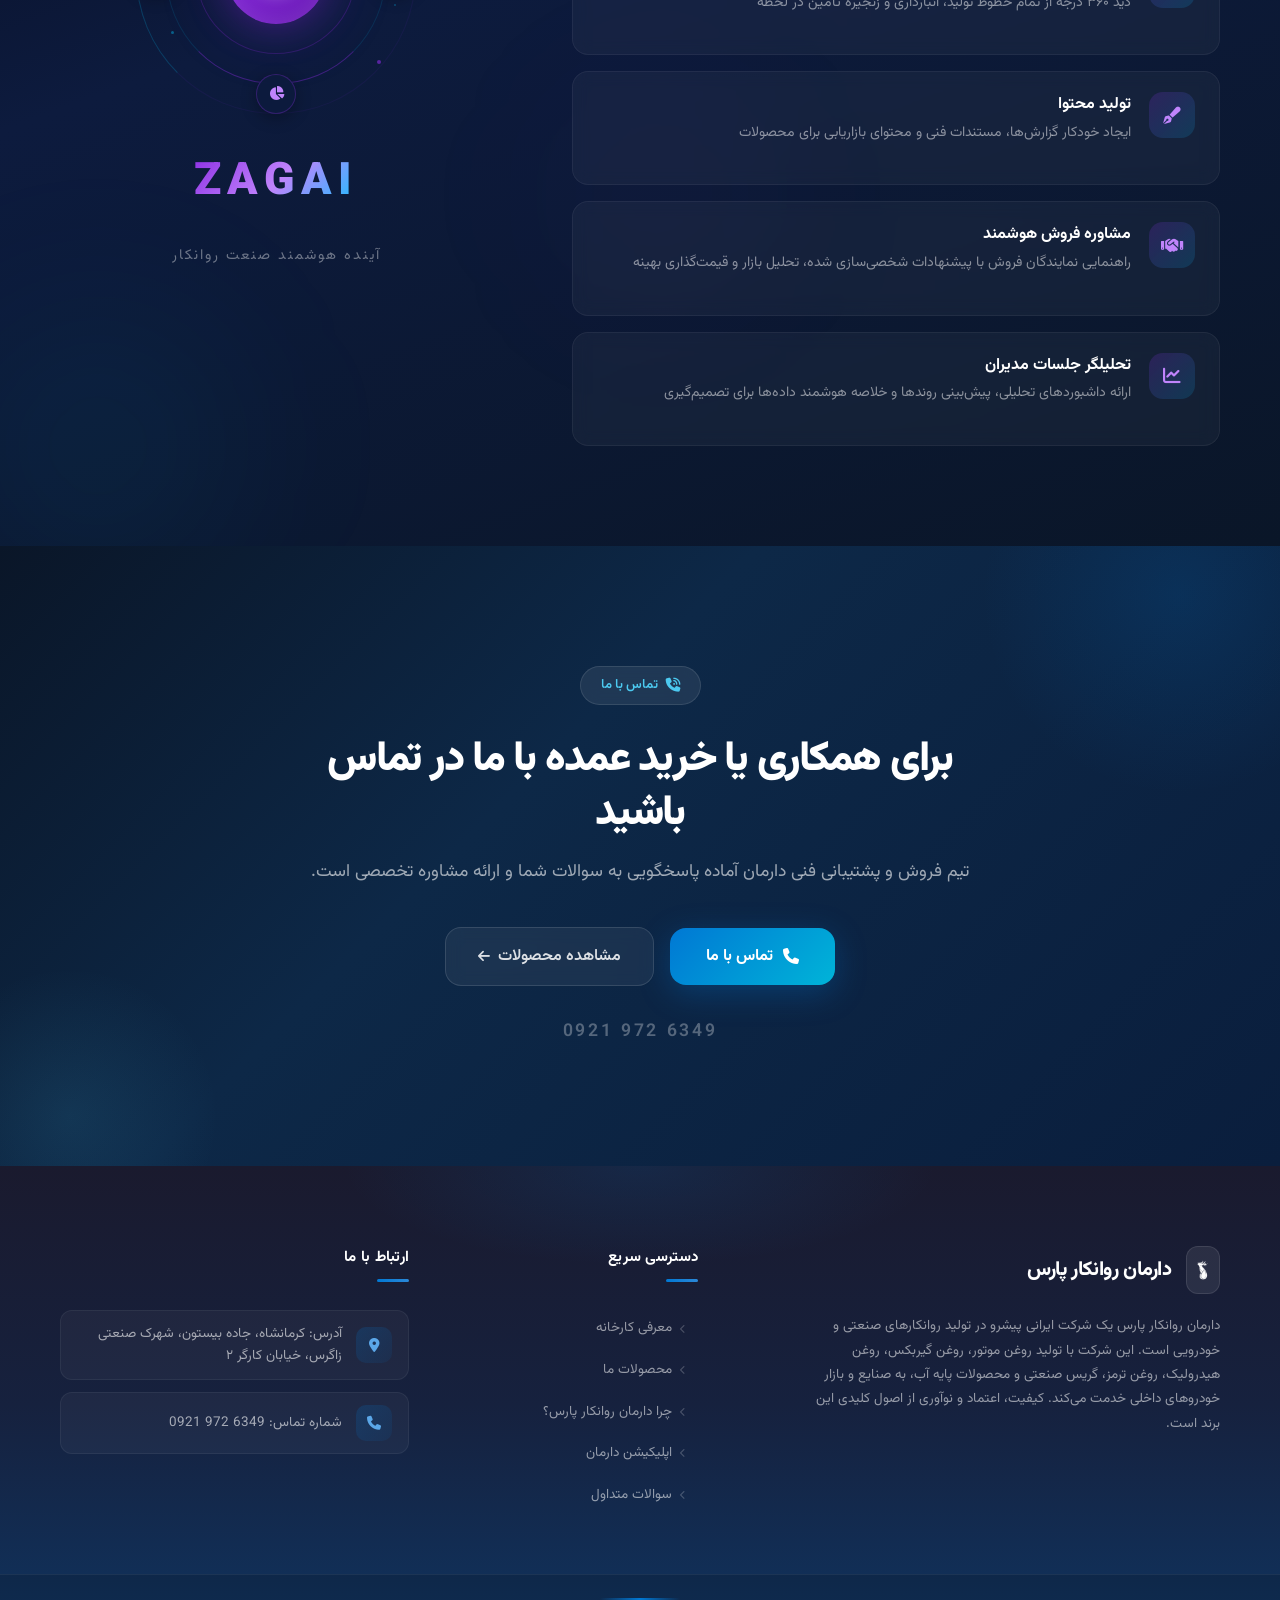
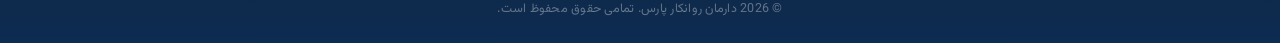
==== commit bc109f36: "Refactor code structure for improved readability and maintainability" ====
--- a/index.html
+++ b/index.html
@@ -260,64 +260,8 @@
                 <h2 data-i18n="products.title" class="products-heading"></h2>
             </div>
 
-            <!-- Tabs Navigation -->
-            <div class="tabs-nav">
-                <button class="tab-btn active" data-tab="industrial">
-                    <i class="fa-solid fa-industry tab-icon"></i>
-                    <span data-i18n="products.categories.industrial_oils.title"></span>
-                </button>
-                <button class="tab-btn" data-tab="automotive">
-                    <i class="fa-solid fa-car tab-icon"></i>
-                    <span data-i18n="products.categories.automotive_oils.title"></span>
-                </button>
-                <button class="tab-btn" data-tab="grease">
-                    <i class="fa-solid fa-oil-can tab-icon"></i>
-                    <span data-i18n="products.categories.grease.title"></span>
-                </button>
-                <button class="tab-btn" data-tab="cutting">
-                    <i class="fa-solid fa-gears tab-icon"></i>
-                    <span data-i18n="products.categories.cutting_fluid.title"></span>
-                </button>
-                <button class="tab-btn" data-tab="water">
-                    <i class="fa-solid fa-droplet tab-icon"></i>
-                    <span data-i18n="products.categories.water_based.title"></span>
-                </button>
-            </div>
-
-            <!-- Industrial Oils Category -->
-            <div id="industrial" class="tab-content active">
-                <div class="product-category">
-                    <div class="product-grid" id="industrial-grid"></div>
-                </div>
-            </div>
-
-            <!-- Automotive Oils Category -->
-            <div id="automotive" class="tab-content">
-                <div class="product-category">
-                    <div class="product-grid" id="automotive-grid"></div>
-                </div>
-            </div>
-
-            <!-- Grease Category -->
-            <div id="grease" class="tab-content">
-                <div class="product-category">
-                    <div class="product-grid" id="grease-grid"></div>
-                </div>
-            </div>
-
-            <!-- Cutting Fluid Category -->
-            <div id="cutting" class="tab-content">
-                <div class="product-category">
-                    <div class="product-grid" id="cutting-grid"></div>
-                </div>
-            </div>
-
-            <!-- Water-Based Products Category -->
-            <div id="water" class="tab-content">
-                <div class="product-category">
-                    <div class="product-grid" id="water-grid"></div>
-                </div>
-            </div>
+            <!-- Dynamic Products Content (populated by JS) -->
+            <div id="products-dynamic-content"></div>
         </div>
     </section>
 
--- a/style.css
+++ b/style.css
@@ -1936,6 +1936,192 @@
     line-height: 1.7;
 }
 
+/* Product Grade Badge */
+.product-grade {
+    display: inline-block;
+    background: linear-gradient(135deg, rgba(0, 120, 212, 0.08), rgba(0, 120, 212, 0.16));
+    color: var(--fluent-primary);
+    font-size: 0.78rem;
+    font-weight: 700;
+    padding: 4px 12px;
+    border-radius: 20px;
+    margin-bottom: 10px;
+    letter-spacing: 0.02em;
+}
+
+/* Product Features List */
+.product-features {
+    margin-top: 12px;
+    padding-top: 12px;
+    border-top: 1px solid var(--fluent-border);
+}
+
+.product-features ul {
+    list-style: none;
+    padding: 0;
+    margin: 0;
+}
+
+.product-features li {
+    font-size: 0.82rem;
+    color: var(--fluent-text-secondary);
+    padding: 3px 0;
+    display: flex;
+    align-items: center;
+    gap: 8px;
+    line-height: 1.6;
+}
+
+.product-features li::before {
+    content: "✓";
+    color: #28a745;
+    font-weight: bold;
+    font-size: 0.75rem;
+    flex-shrink: 0;
+}
+
+/* Subcategory Styles */
+.product-subcategory {
+    margin-bottom: 40px;
+}
+
+.subcategory-header {
+    display: flex;
+    align-items: center;
+    justify-content: space-between;
+    margin-bottom: 20px;
+    padding-bottom: 12px;
+    border-bottom: 2px solid transparent;
+    border-image: linear-gradient(90deg, var(--fluent-primary), transparent) 1;
+}
+
+.subcategory-title {
+    font-size: 1.25rem;
+    font-weight: 800;
+    color: var(--fluent-text-primary);
+    display: flex;
+    align-items: center;
+    gap: 10px;
+    margin: 0;
+}
+
+.subcategory-icon {
+    color: var(--fluent-primary);
+    font-size: 1rem;
+}
+
+.subcategory-count {
+    font-size: 0.82rem;
+    color: var(--fluent-text-secondary);
+    background: rgba(0, 120, 212, 0.06);
+    padding: 4px 12px;
+    border-radius: 20px;
+    font-weight: 600;
+}
+
+/* Show More / Less Button */
+.subcategory-toggle-btn {
+    display: flex;
+    align-items: center;
+    justify-content: center;
+    gap: 8px;
+    margin: 20px auto 0;
+    padding: 10px 28px;
+    background: linear-gradient(135deg, rgba(0, 120, 212, 0.06), rgba(0, 120, 212, 0.12));
+    color: var(--fluent-primary);
+    border: 1.5px solid rgba(0, 120, 212, 0.2);
+    border-radius: 12px;
+    font-size: 0.9rem;
+    font-weight: 600;
+    cursor: pointer;
+    transition: all 0.3s cubic-bezier(0.4, 0, 0.2, 1);
+    font-family: inherit;
+}
+
+.subcategory-toggle-btn:hover {
+    background: linear-gradient(135deg, rgba(0, 120, 212, 0.12), rgba(0, 120, 212, 0.2));
+    border-color: rgba(0, 120, 212, 0.35);
+    transform: translateY(-2px);
+    box-shadow: 0 4px 16px rgba(0, 120, 212, 0.15);
+}
+
+.subcategory-toggle-btn i {
+    font-size: 0.75rem;
+    transition: transform 0.3s ease;
+}
+
+/* Hidden product cards (show more/less) */
+.product-subcategory:not(.expanded) .product-card-hidden {
+    display: none;
+}
+
+.product-subcategory.expanded .product-card-hidden {
+    display: block;
+    animation: cardFadeIn 0.4s cubic-bezier(0.4, 0, 0.2, 1);
+}
+
+@keyframes cardFadeIn {
+    from { opacity: 0; transform: translateY(12px); }
+    to { opacity: 1; transform: translateY(0); }
+}
+
+/* Products Coming Soon Message */
+.products-coming-soon {
+    text-align: center;
+    padding: 80px 20px;
+    max-width: 600px;
+    margin: 0 auto;
+}
+
+.coming-soon-icon {
+    width: 80px;
+    height: 80px;
+    margin: 0 auto 24px;
+    background: linear-gradient(135deg, rgba(0, 120, 212, 0.08), rgba(0, 120, 212, 0.18));
+    border-radius: 24px;
+    display: flex;
+    align-items: center;
+    justify-content: center;
+    font-size: 2rem;
+    color: var(--fluent-primary);
+}
+
+.products-coming-soon h3 {
+    font-size: 1.2rem;
+    font-weight: 700;
+    color: var(--fluent-text-primary);
+    line-height: 1.8;
+    margin-bottom: 20px;
+}
+
+.coming-soon-animation {
+    display: flex;
+    align-items: center;
+    justify-content: center;
+    gap: 8px;
+}
+
+.coming-soon-dot {
+    width: 10px;
+    height: 10px;
+    background: var(--fluent-primary);
+    border-radius: 50%;
+    animation: comingSoonPulse 1.4s infinite ease-in-out;
+}
+
+.coming-soon-dot:nth-child(2) {
+    animation-delay: 0.2s;
+}
+
+.coming-soon-dot:nth-child(3) {
+    animation-delay: 0.4s;
+}
+
+@keyframes comingSoonPulse {
+    0%, 80%, 100% { transform: scale(0.6); opacity: 0.4; }
+    40% { transform: scale(1); opacity: 1; }
+}
+
 @media (max-width: 992px) {
     .products-heading {
         font-size: 2rem;
@@ -1960,6 +2146,14 @@
         grid-template-columns: repeat(auto-fill, minmax(280px, 1fr));
         gap: 20px;
     }
+
+    .subcategory-title {
+        font-size: 1.1rem;
+    }
+
+    .subcategory-count {
+        font-size: 0.75rem;
+    }
 }
 
 @media (max-width: 480px) {
@@ -1975,6 +2169,27 @@
 
     .product-card-body {
         padding: 20px;
+    }
+
+    .subcategory-header {
+        flex-direction: column;
+        align-items: flex-start;
+        gap: 8px;
+    }
+
+    .subcategory-toggle-btn {
+        padding: 8px 20px;
+        font-size: 0.82rem;
+    }
+
+    .products-coming-soon {
+        padding: 50px 16px;
+    }
+
+    .coming-soon-icon {
+        width: 64px;
+        height: 64px;
+        font-size: 1.5rem;
     }
 }
 
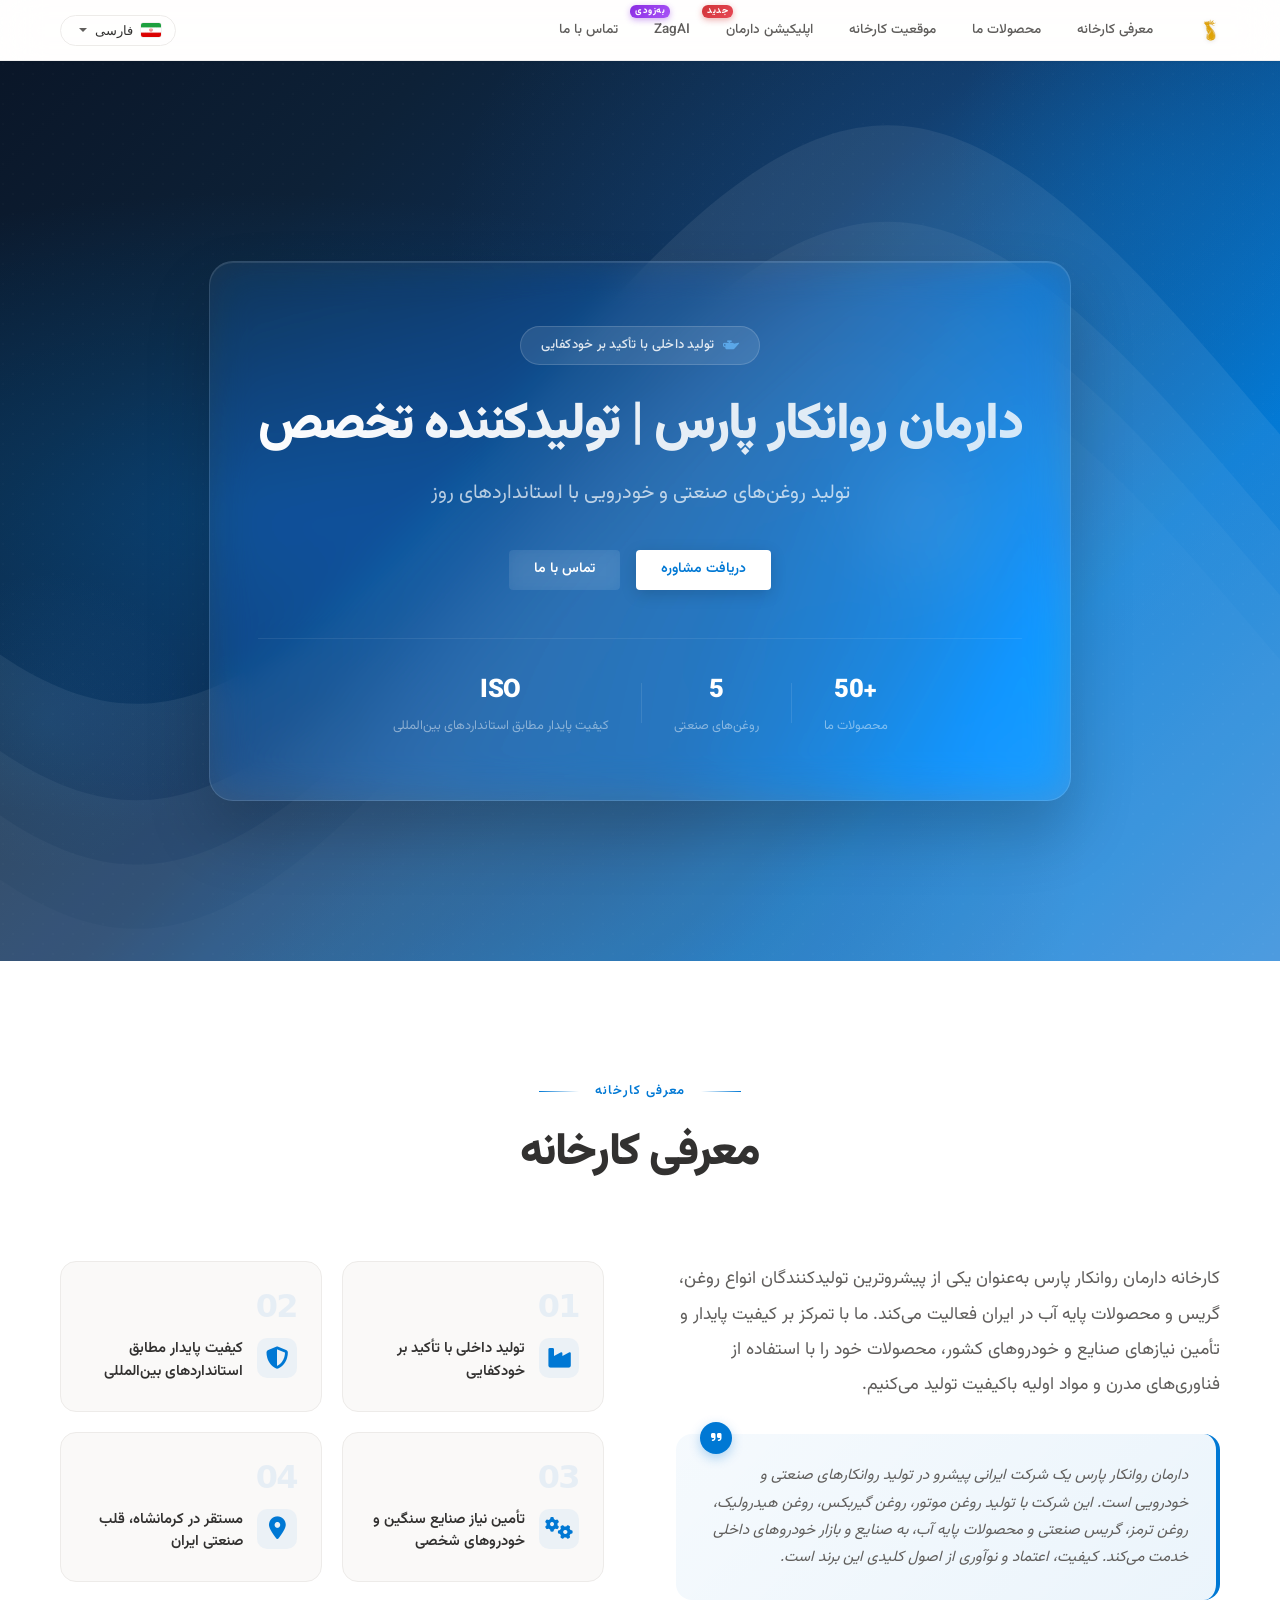
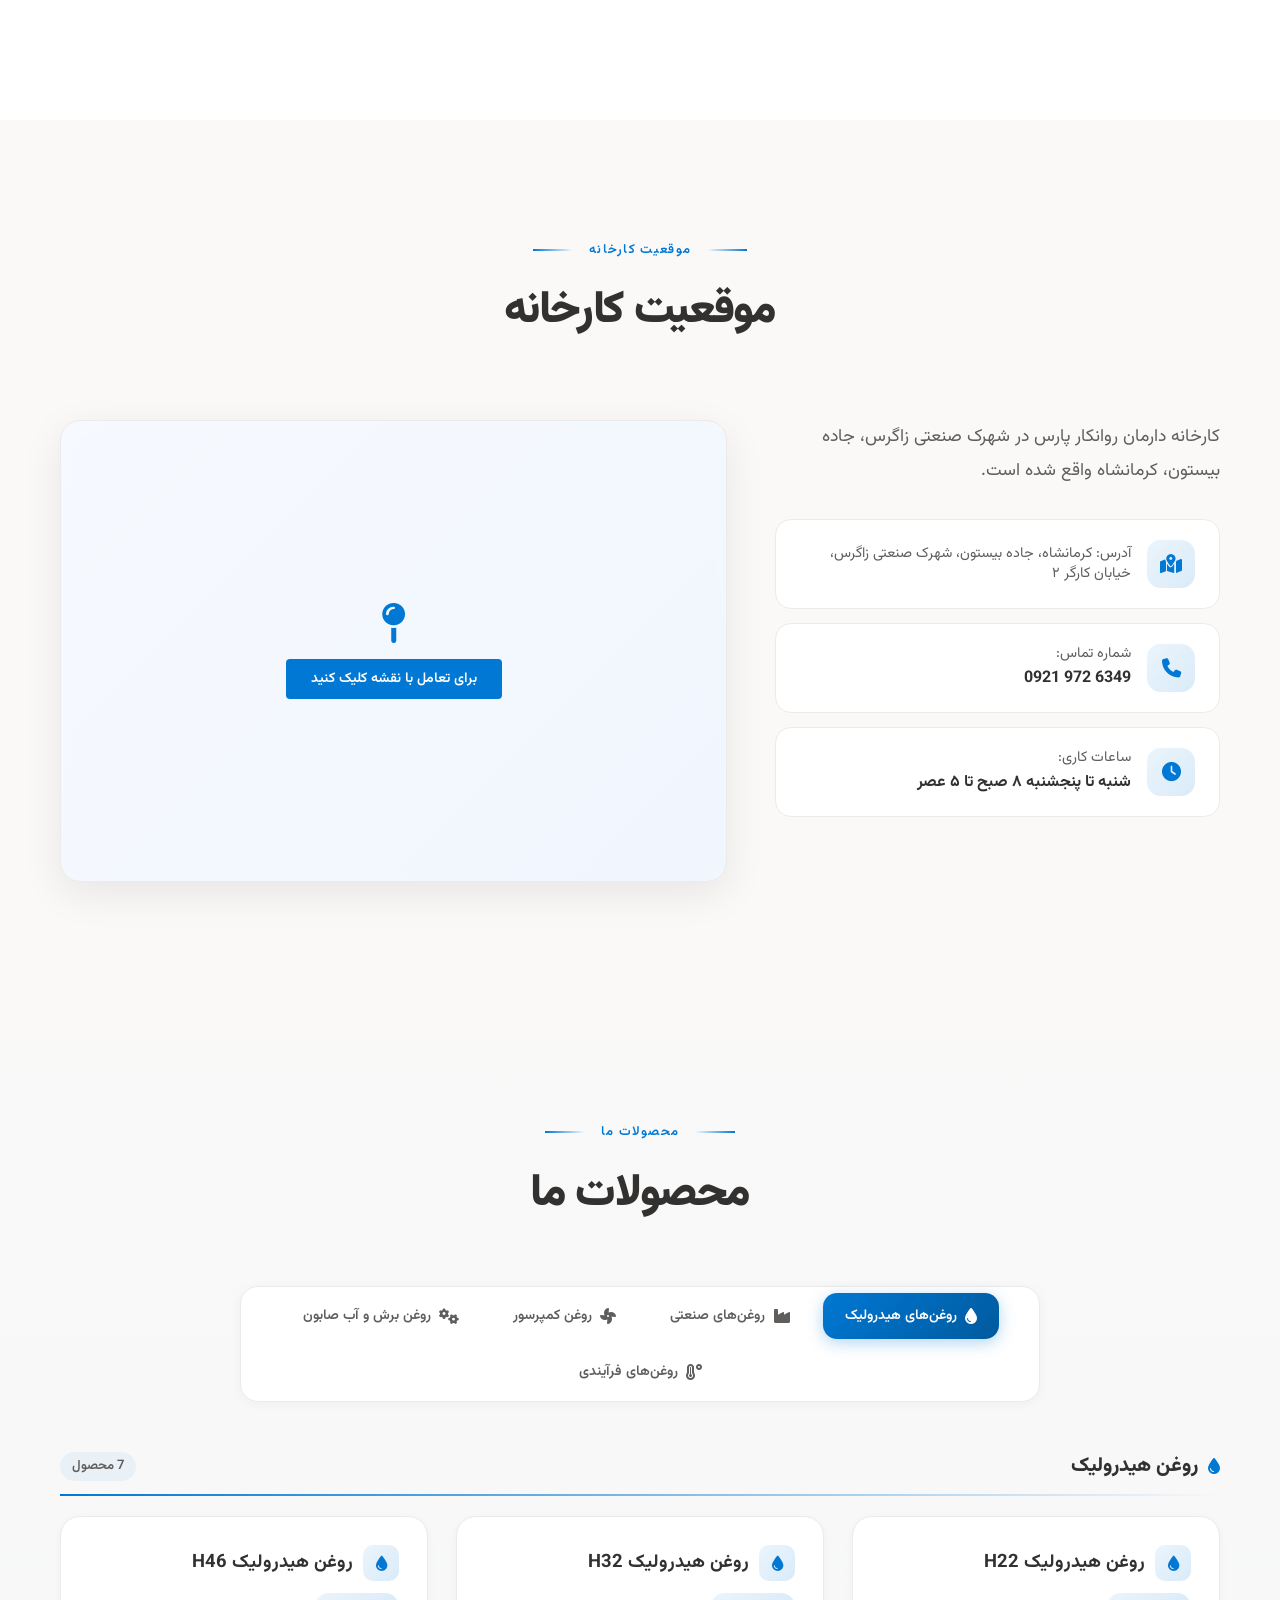
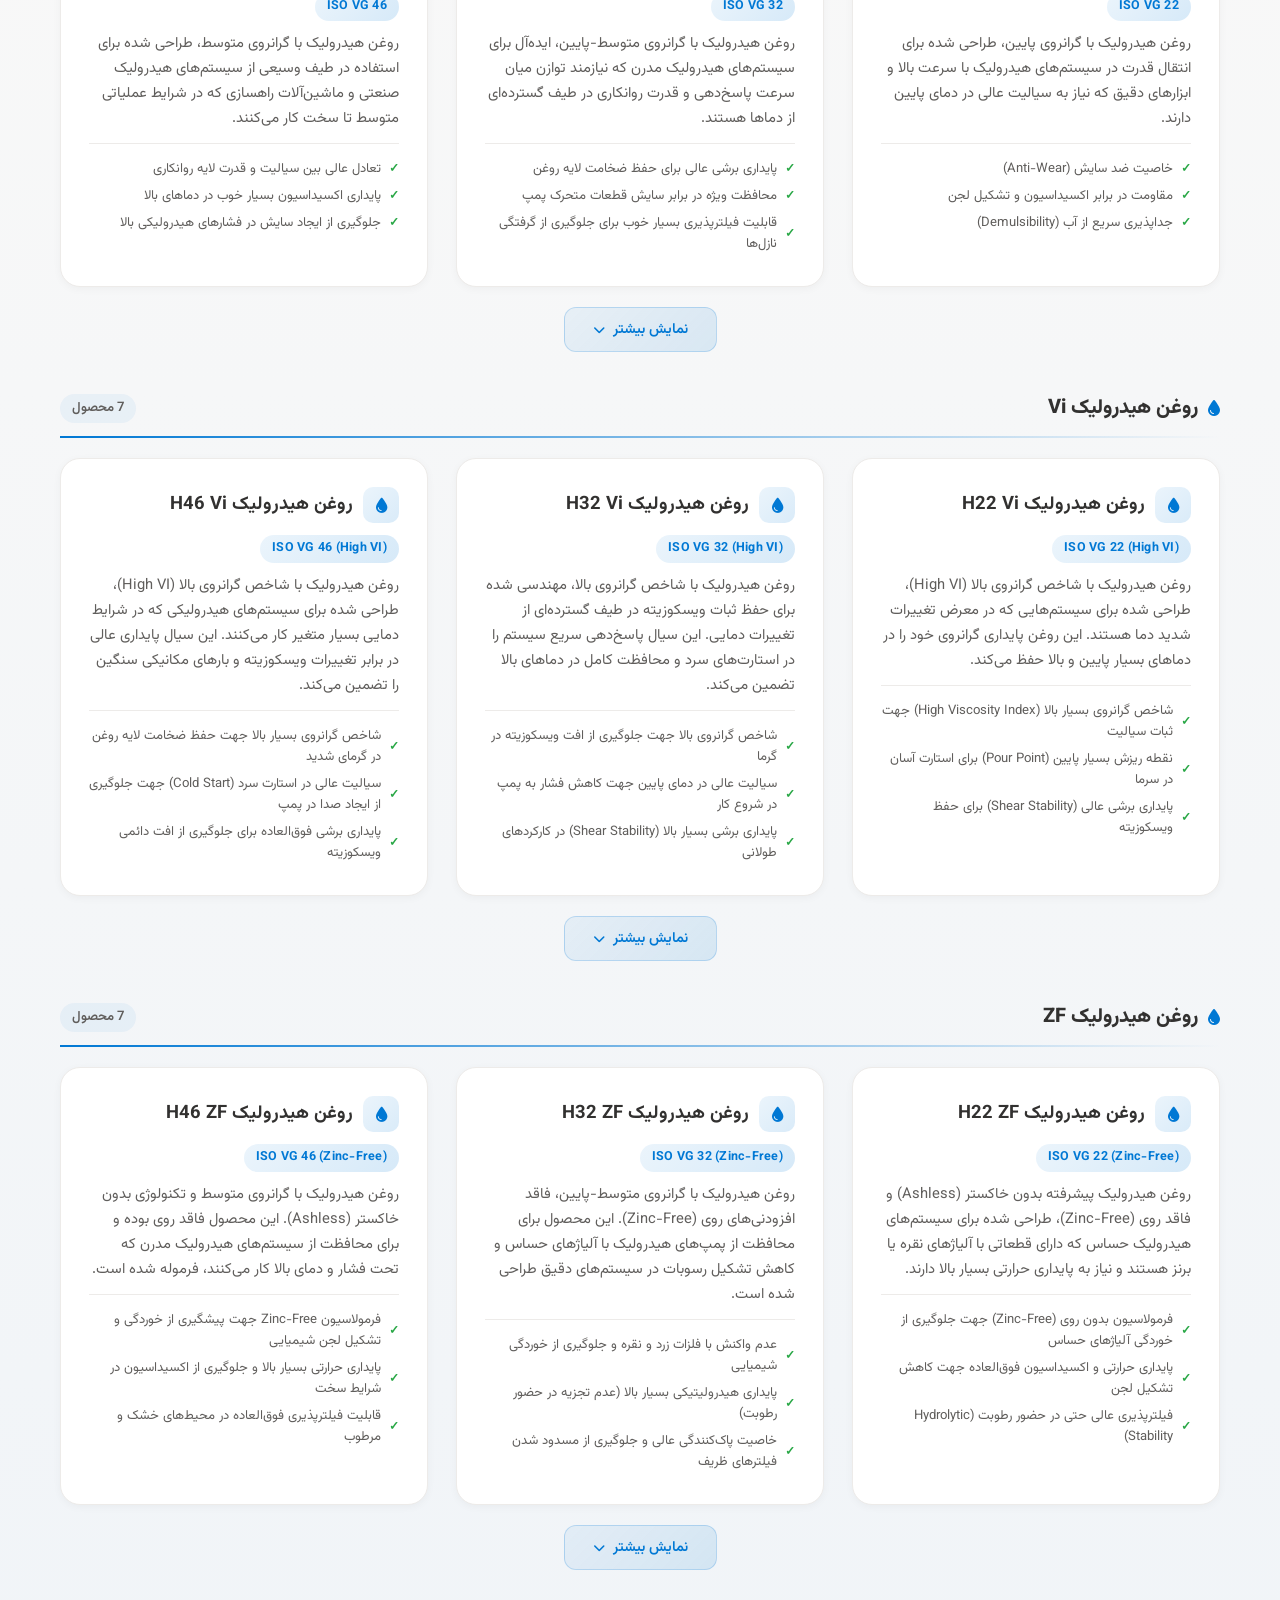
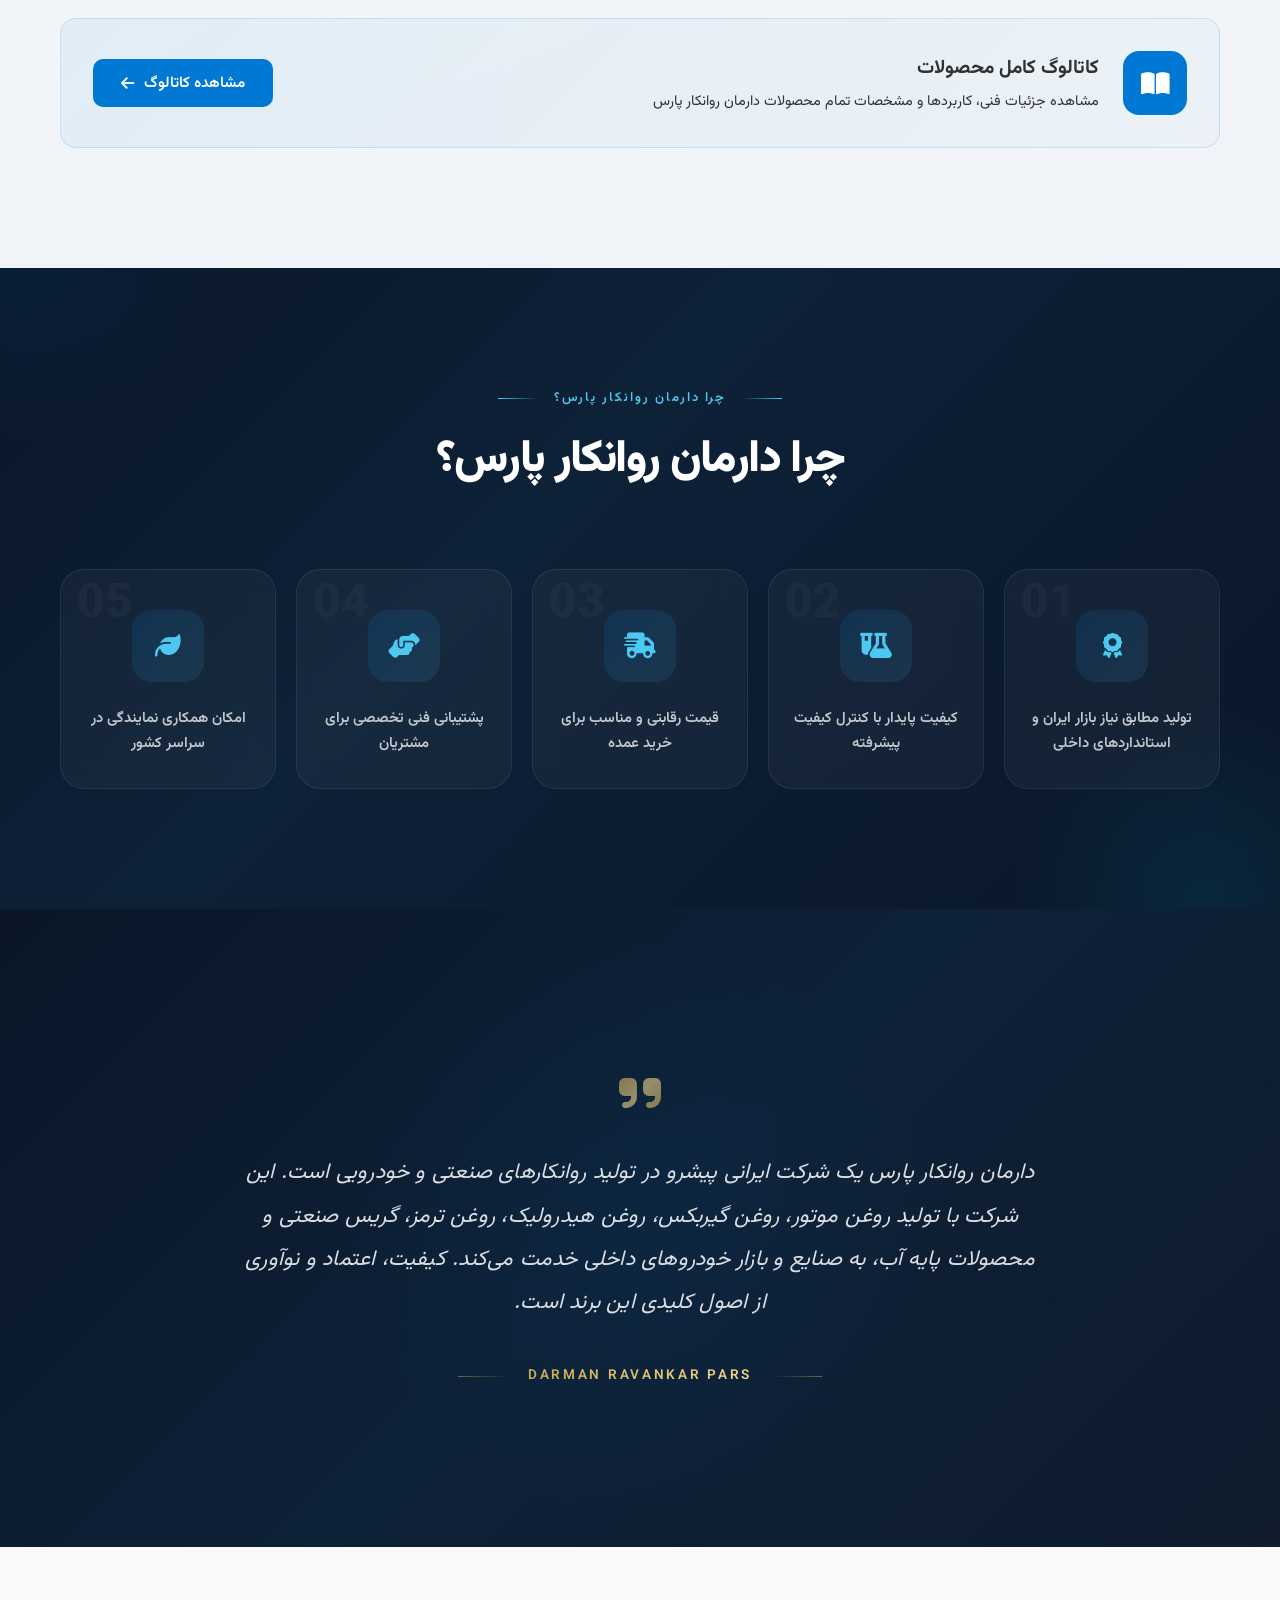
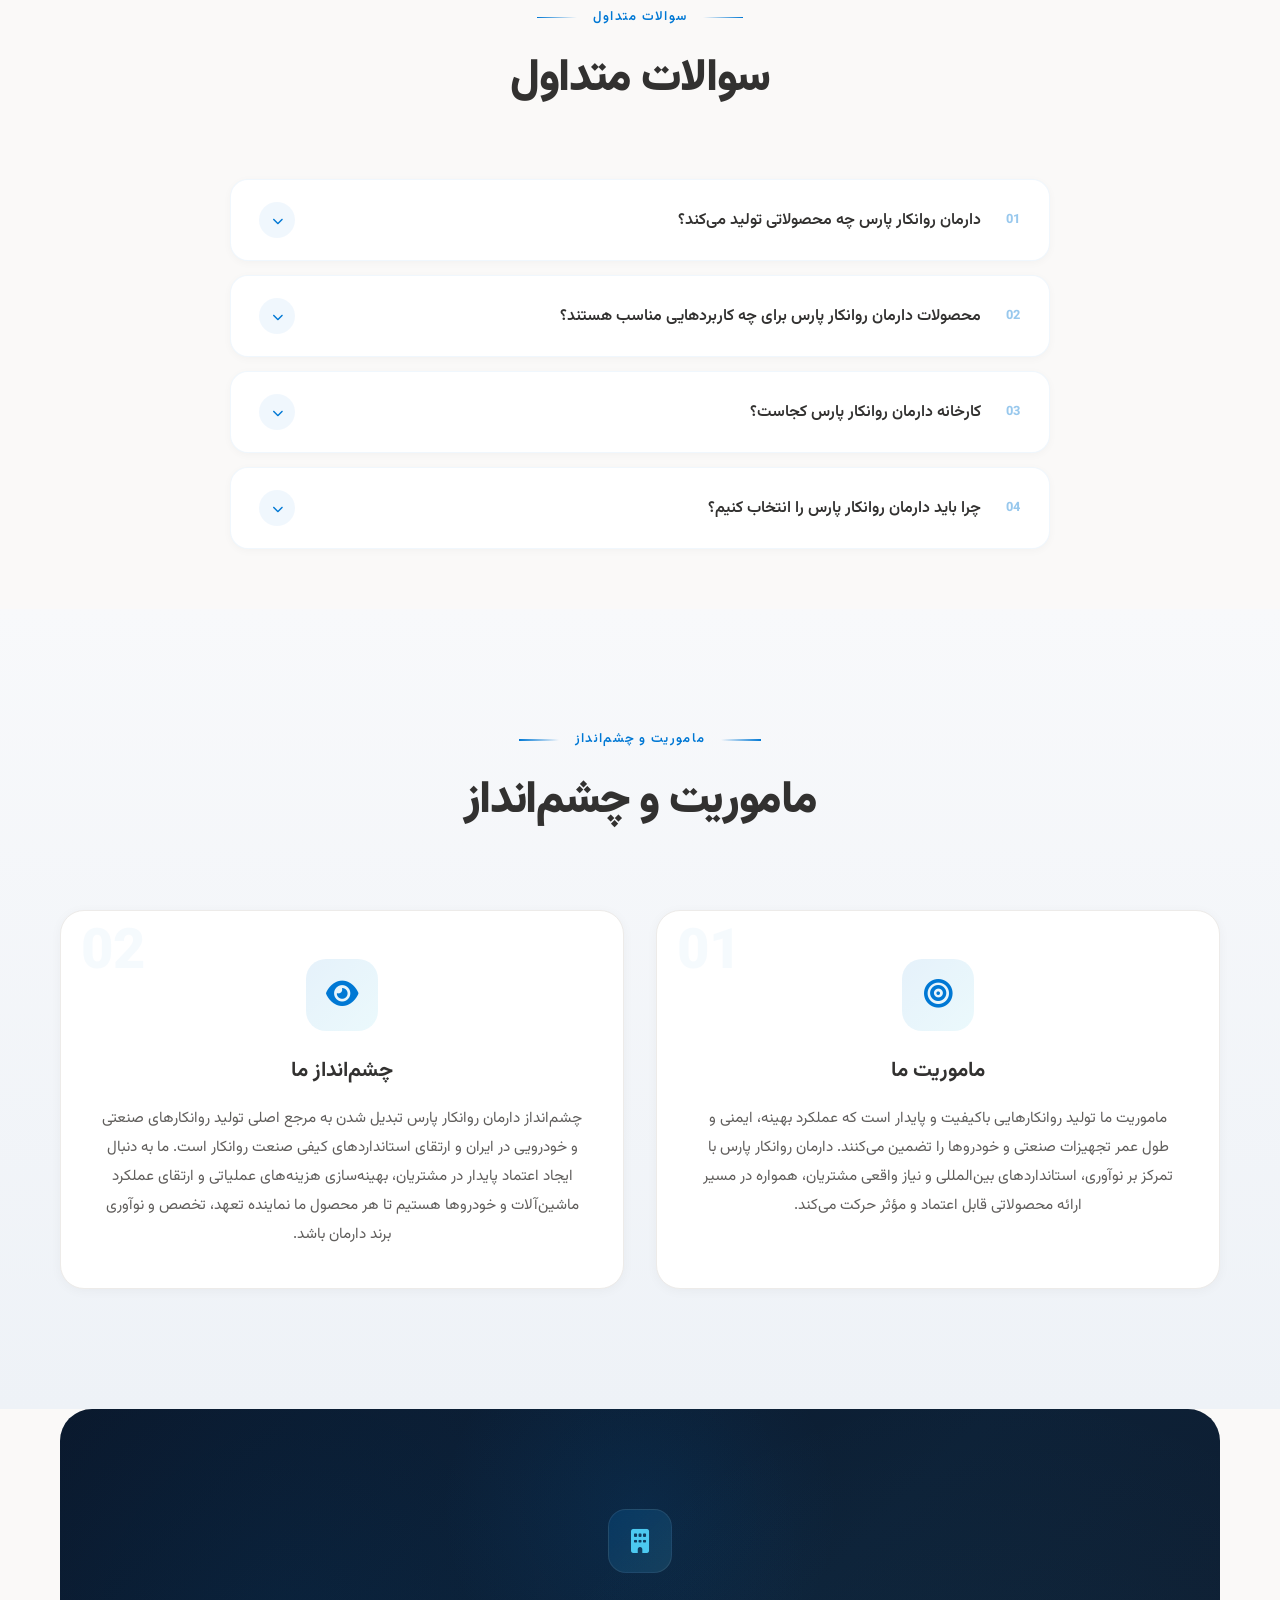
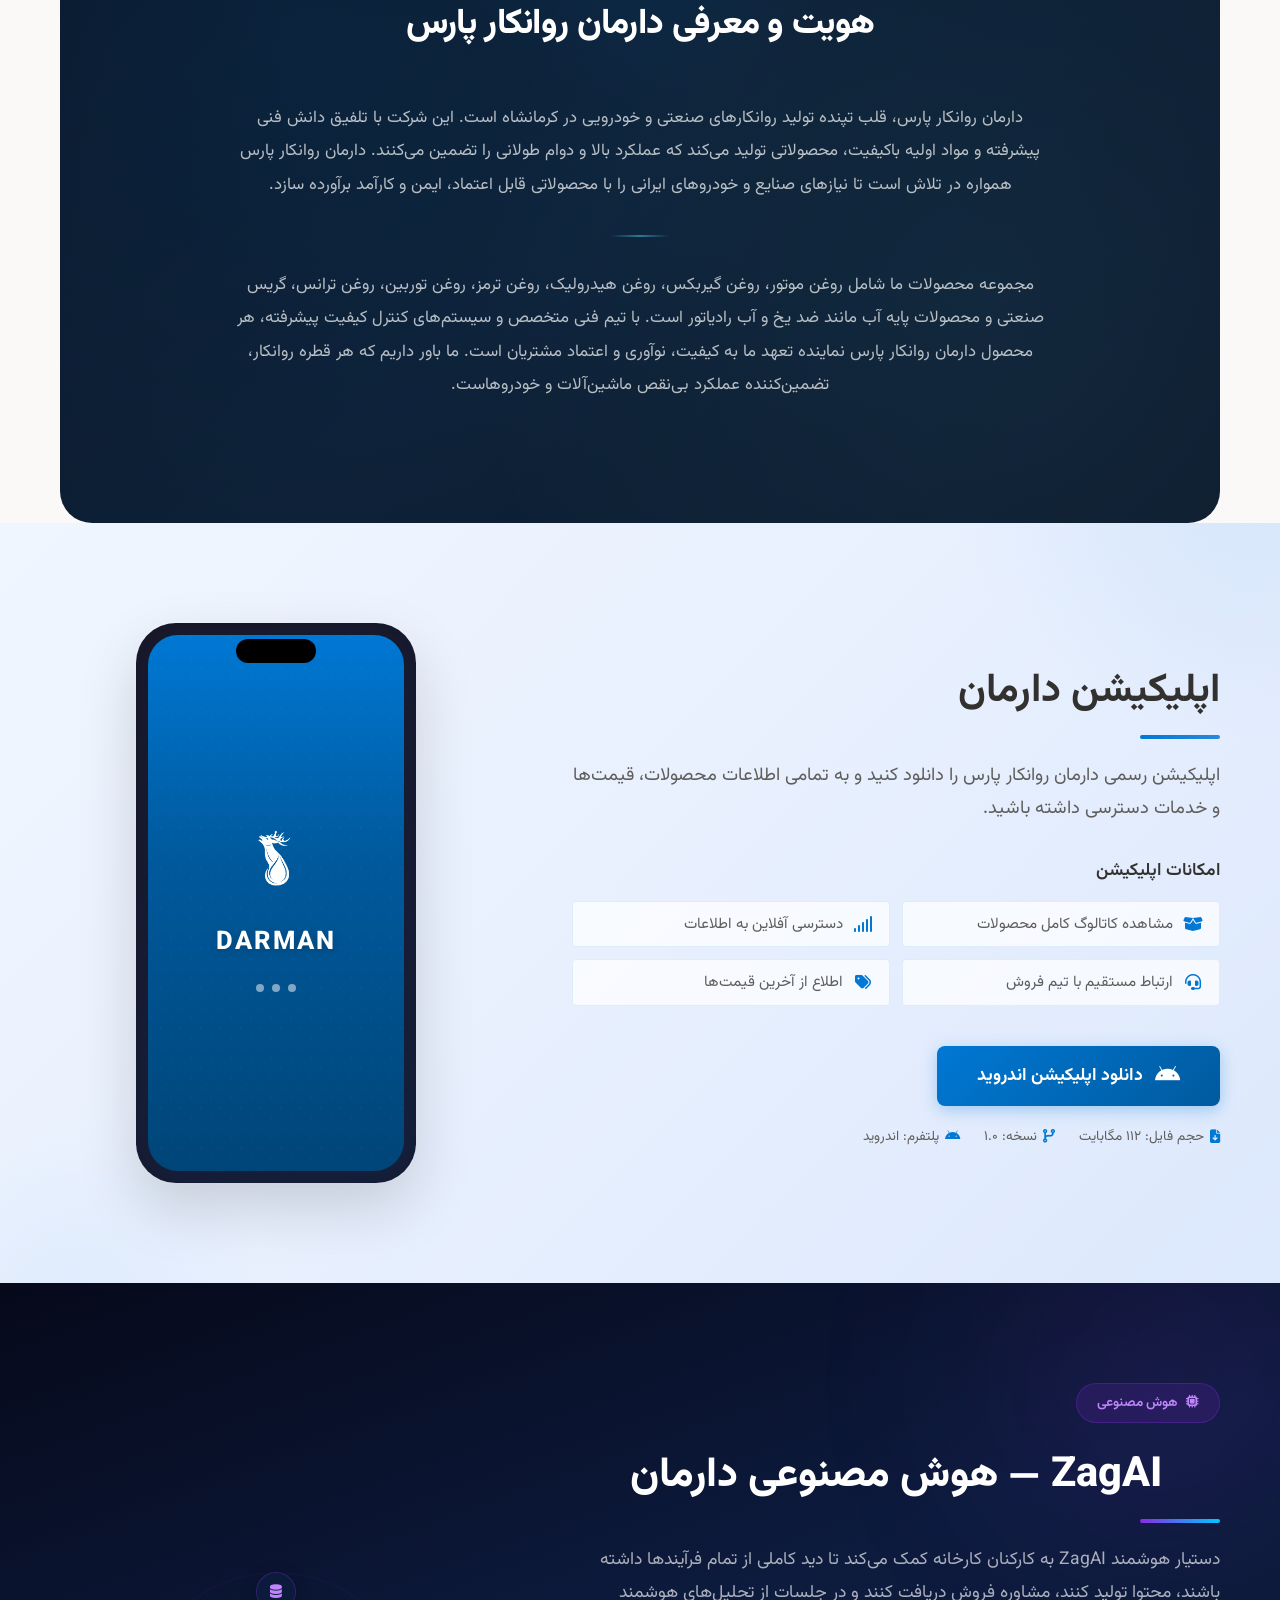
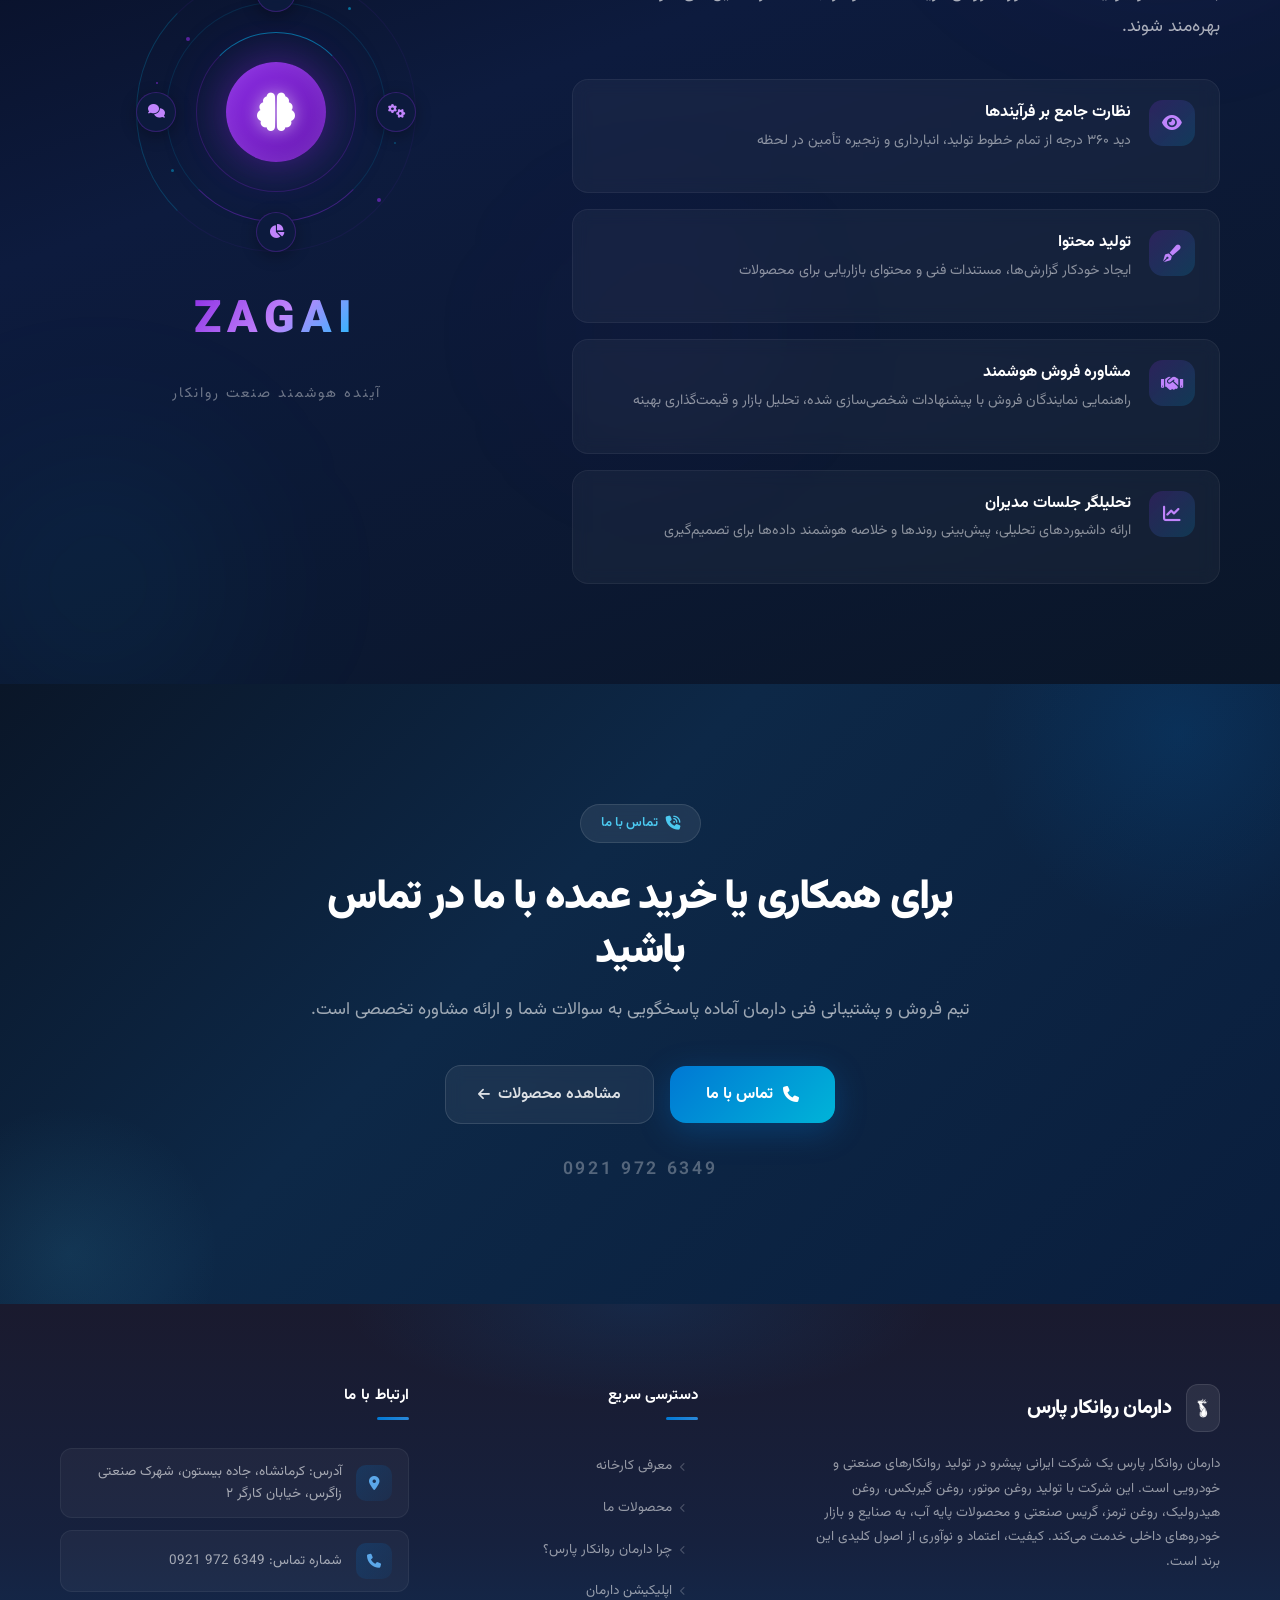
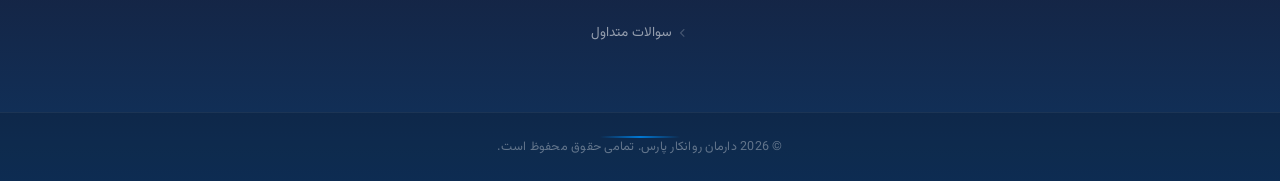
==== commit 7e93f620: "Add product catalog page with dynamic content and search functionality - Created `catalog.html` for " ====
--- a/index.html
+++ b/index.html
@@ -262,6 +262,22 @@
 
             <!-- Dynamic Products Content (populated by JS) -->
             <div id="products-dynamic-content"></div>
+
+            <!-- Catalog Link -->
+            <div class="catalog-link-box">
+                <div class="catalog-link-content">
+                    <div class="catalog-link-icon"><i class="fa-solid fa-book-open"></i></div>
+                    <div class="catalog-link-text">
+                        <h3 data-i18n-custom="catalog_title">کاتالوگ کامل محصولات</h3>
+                        <p data-i18n-custom="catalog_desc">مشاهده جزئیات فنی، کاربردها و مشخصات تمام محصولات دارمان
+                            روانکار پارس</p>
+                    </div>
+                    <a href="catalog.html" class="catalog-link-btn">
+                        <span data-i18n-custom="catalog_btn">مشاهده کاتالوگ</span>
+                        <i class="fa-solid fa-arrow-left"></i>
+                    </a>
+                </div>
+            </div>
         </div>
     </section>
 
--- a/style.css
+++ b/style.css
@@ -2122,6 +2122,93 @@
     40% { transform: scale(1); opacity: 1; }
 }
 
+/* ─── Catalog Link Box ─── */
+.catalog-link-box {
+    margin-top: 48px;
+    background: linear-gradient(135deg, rgba(0,120,212,0.06) 0%, rgba(0,120,212,0.02) 100%);
+    border: 1px solid rgba(0,120,212,0.15);
+    border-radius: 16px;
+    padding: 32px;
+    transition: all 0.3s ease;
+}
+
+.catalog-link-box:hover {
+    border-color: rgba(0,120,212,0.35);
+    box-shadow: 0 8px 32px rgba(0,120,212,0.1);
+    transform: translateY(-2px);
+}
+
+.catalog-link-content {
+    display: flex;
+    align-items: center;
+    gap: 24px;
+}
+
+.catalog-link-icon {
+    flex-shrink: 0;
+    width: 64px;
+    height: 64px;
+    display: flex;
+    align-items: center;
+    justify-content: center;
+    background: var(--fluent-primary);
+    color: #fff;
+    border-radius: 16px;
+    font-size: 1.6rem;
+}
+
+.catalog-link-text {
+    flex: 1;
+}
+
+.catalog-link-text h3 {
+    margin: 0 0 6px;
+    font-size: 1.2rem;
+    color: var(--text-primary);
+    font-weight: 700;
+}
+
+.catalog-link-text p {
+    margin: 0;
+    font-size: 0.9rem;
+    color: var(--text-secondary);
+    line-height: 1.6;
+}
+
+.catalog-link-btn {
+    flex-shrink: 0;
+    display: inline-flex;
+    align-items: center;
+    gap: 10px;
+    padding: 12px 28px;
+    background: var(--fluent-primary);
+    color: #fff;
+    border-radius: 10px;
+    text-decoration: none;
+    font-weight: 600;
+    font-size: 0.95rem;
+    transition: all 0.3s ease;
+    white-space: nowrap;
+}
+
+.catalog-link-btn:hover {
+    background: var(--fluent-primary-hover, #106ebe);
+    transform: translateX(-4px);
+    box-shadow: 0 4px 16px rgba(0,120,212,0.3);
+}
+
+@media (max-width: 768px) {
+    .catalog-link-content {
+        flex-direction: column;
+        text-align: center;
+    }
+
+    .catalog-link-btn {
+        width: 100%;
+        justify-content: center;
+    }
+}
+
 @media (max-width: 992px) {
     .products-heading {
         font-size: 2rem;
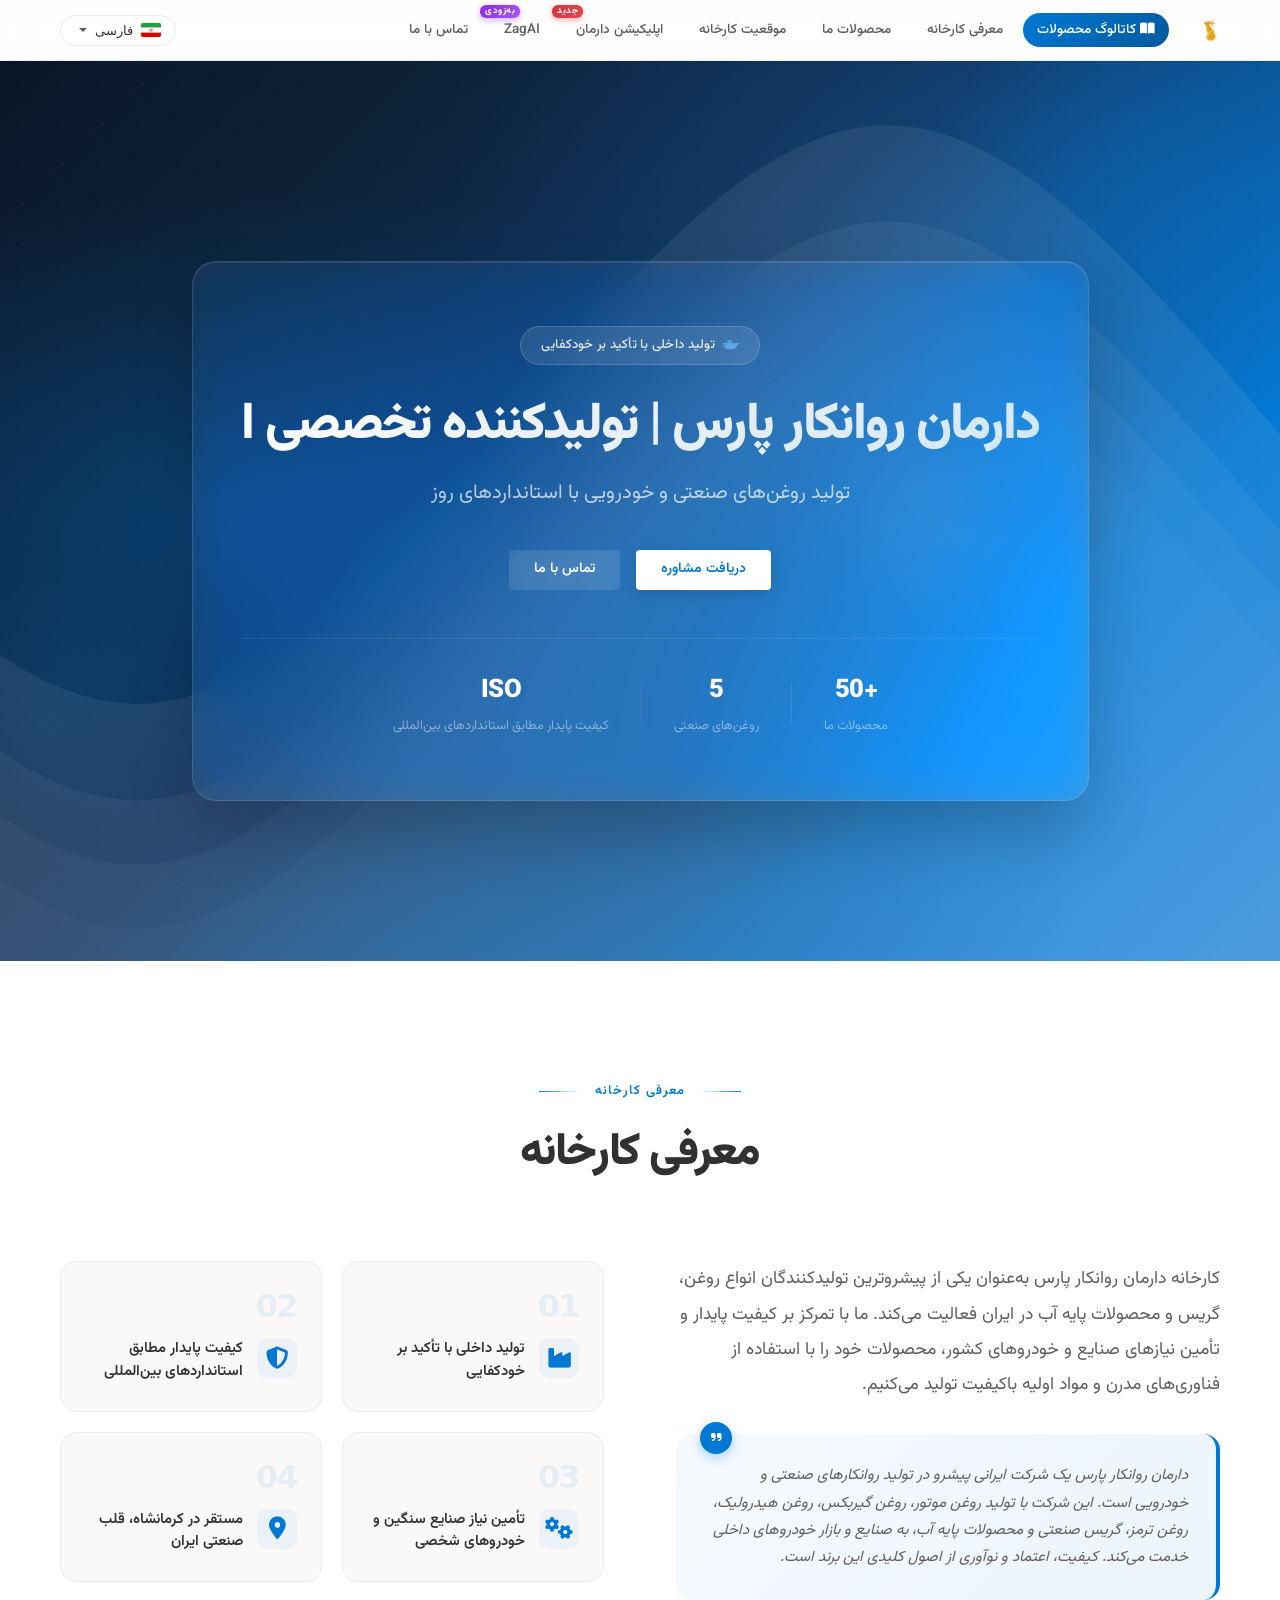
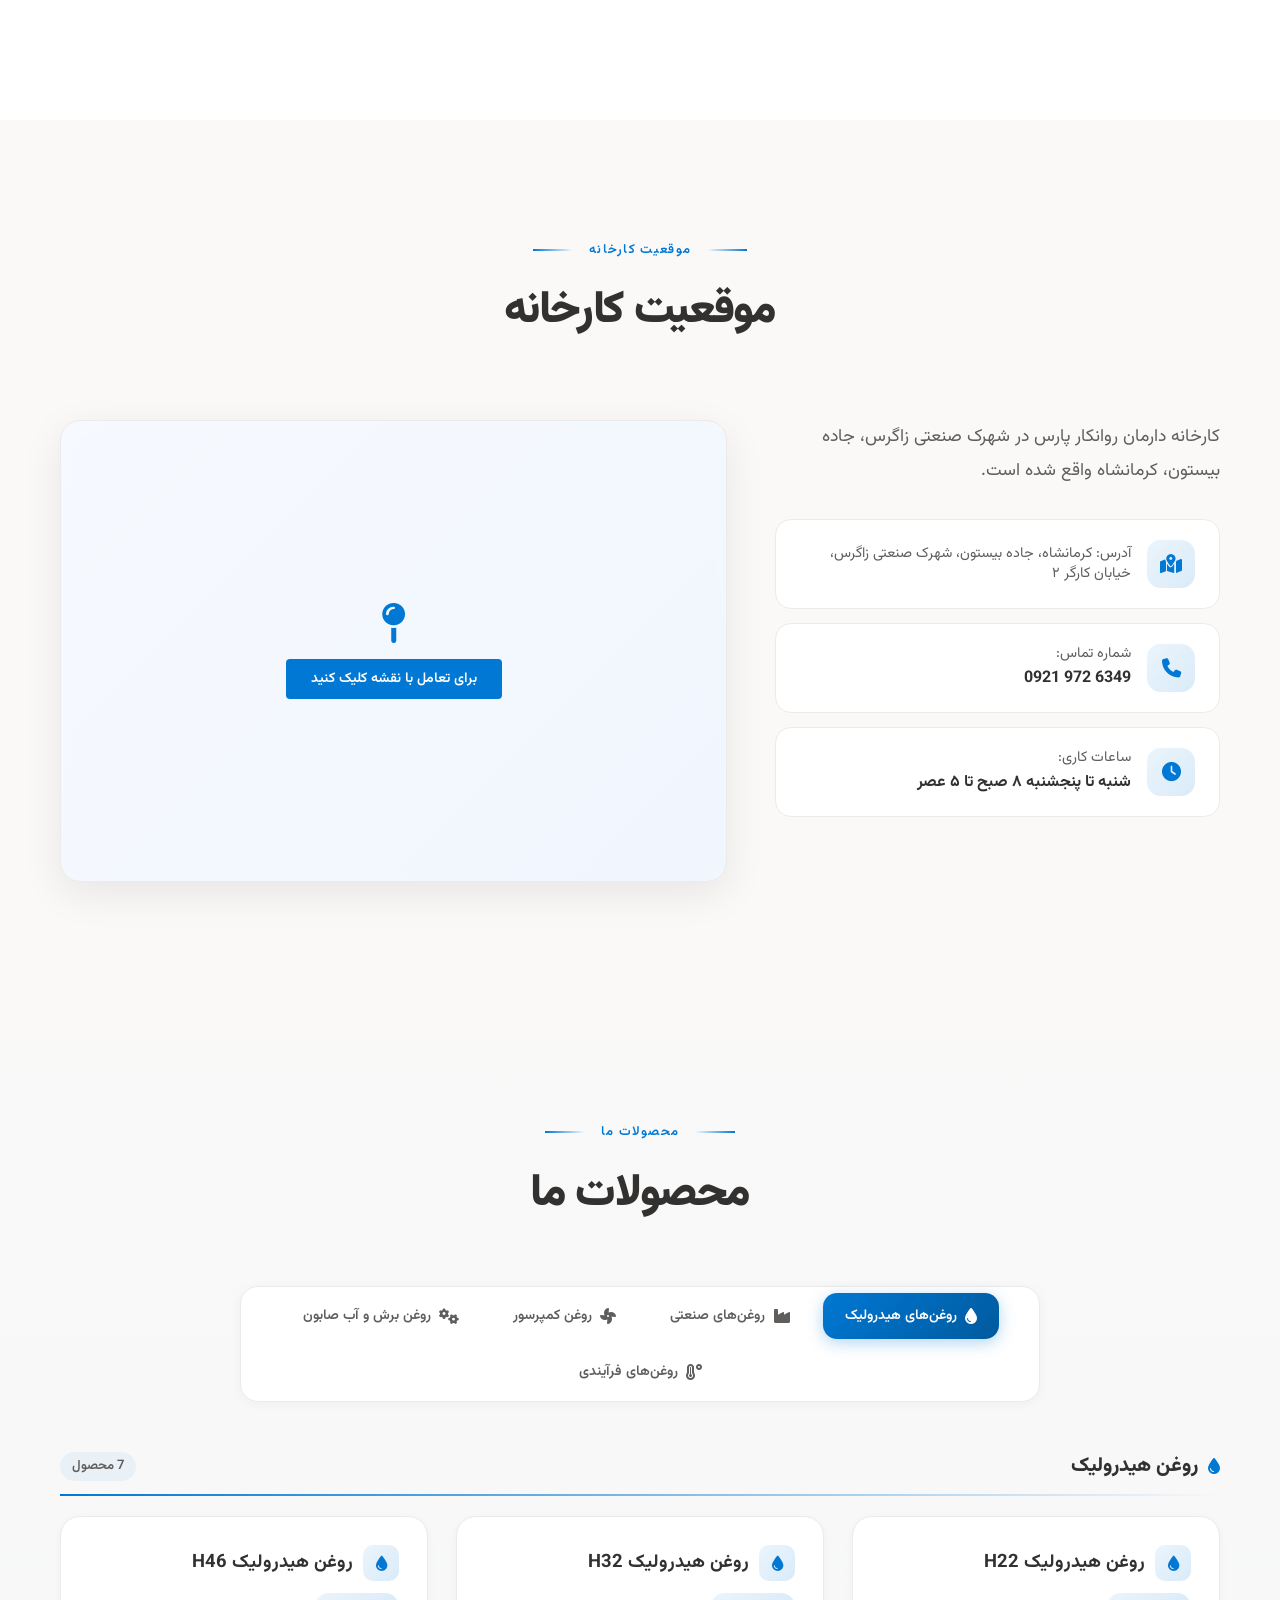
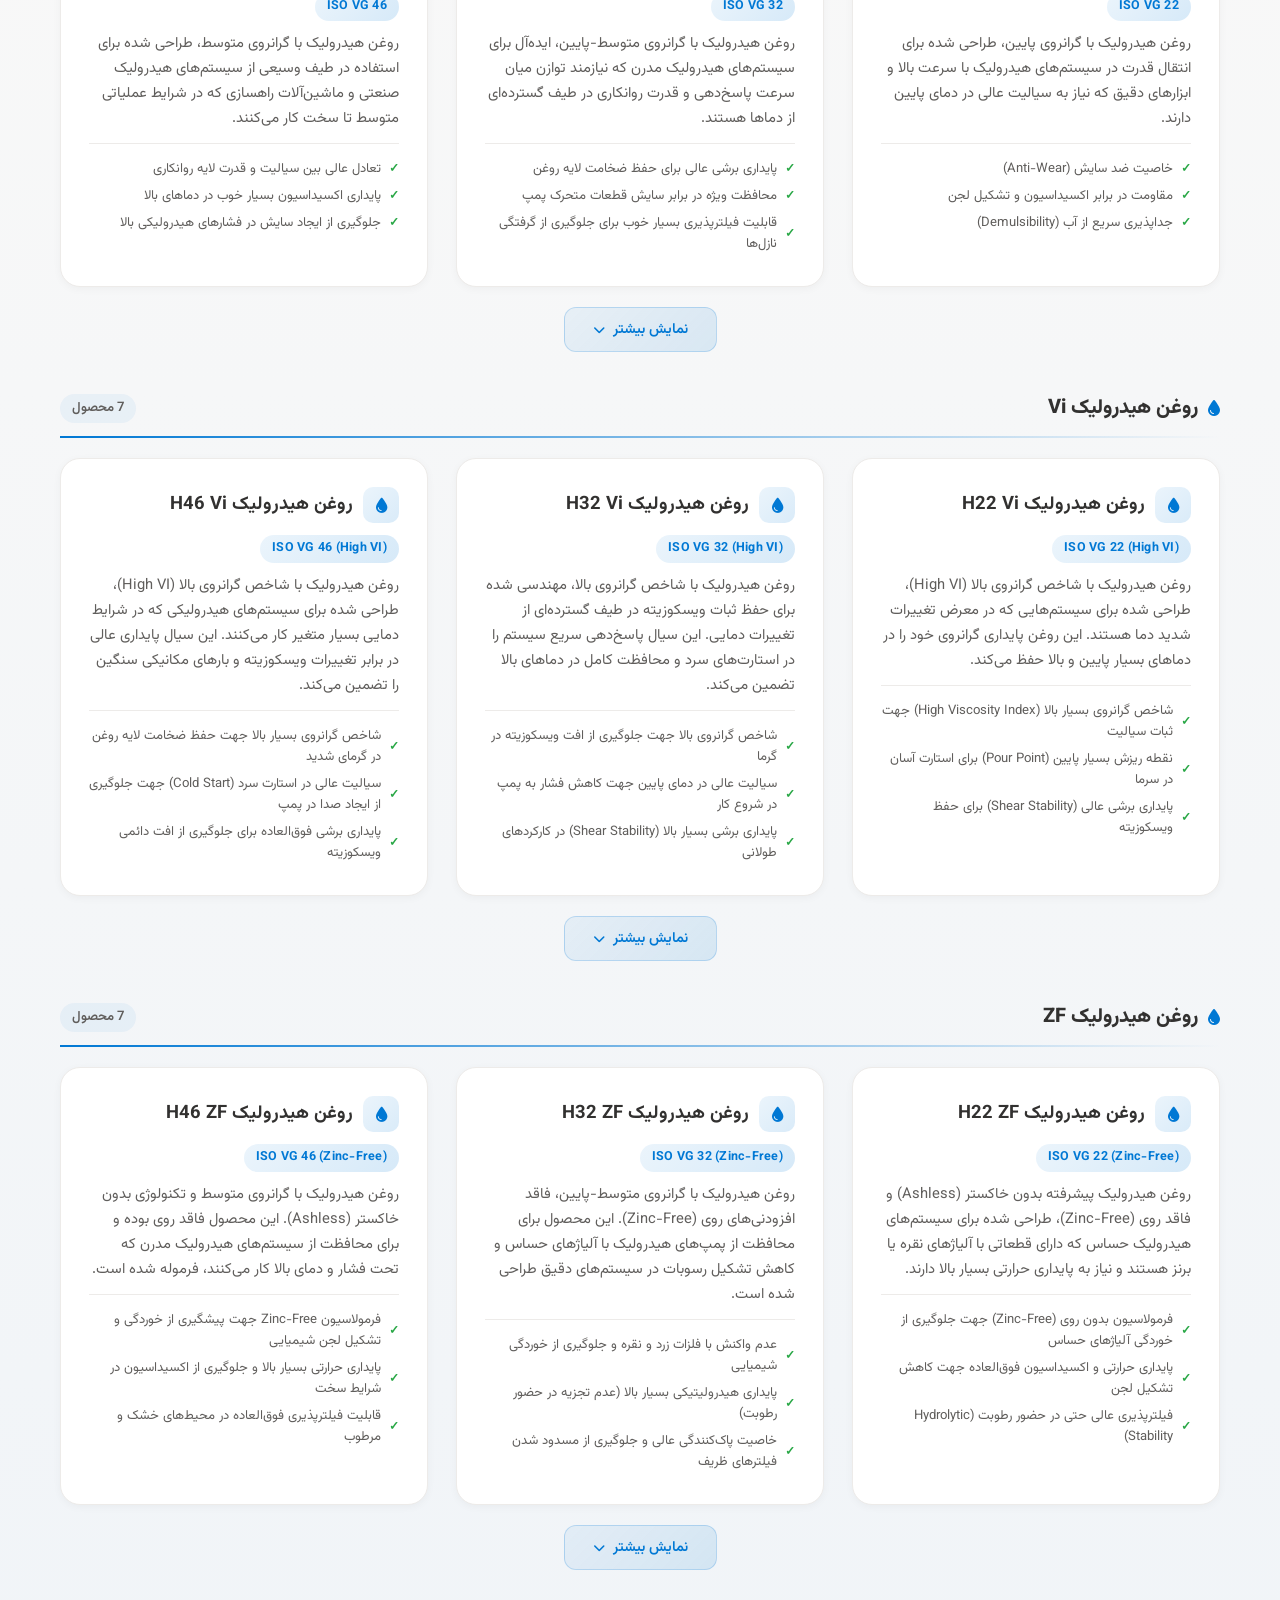
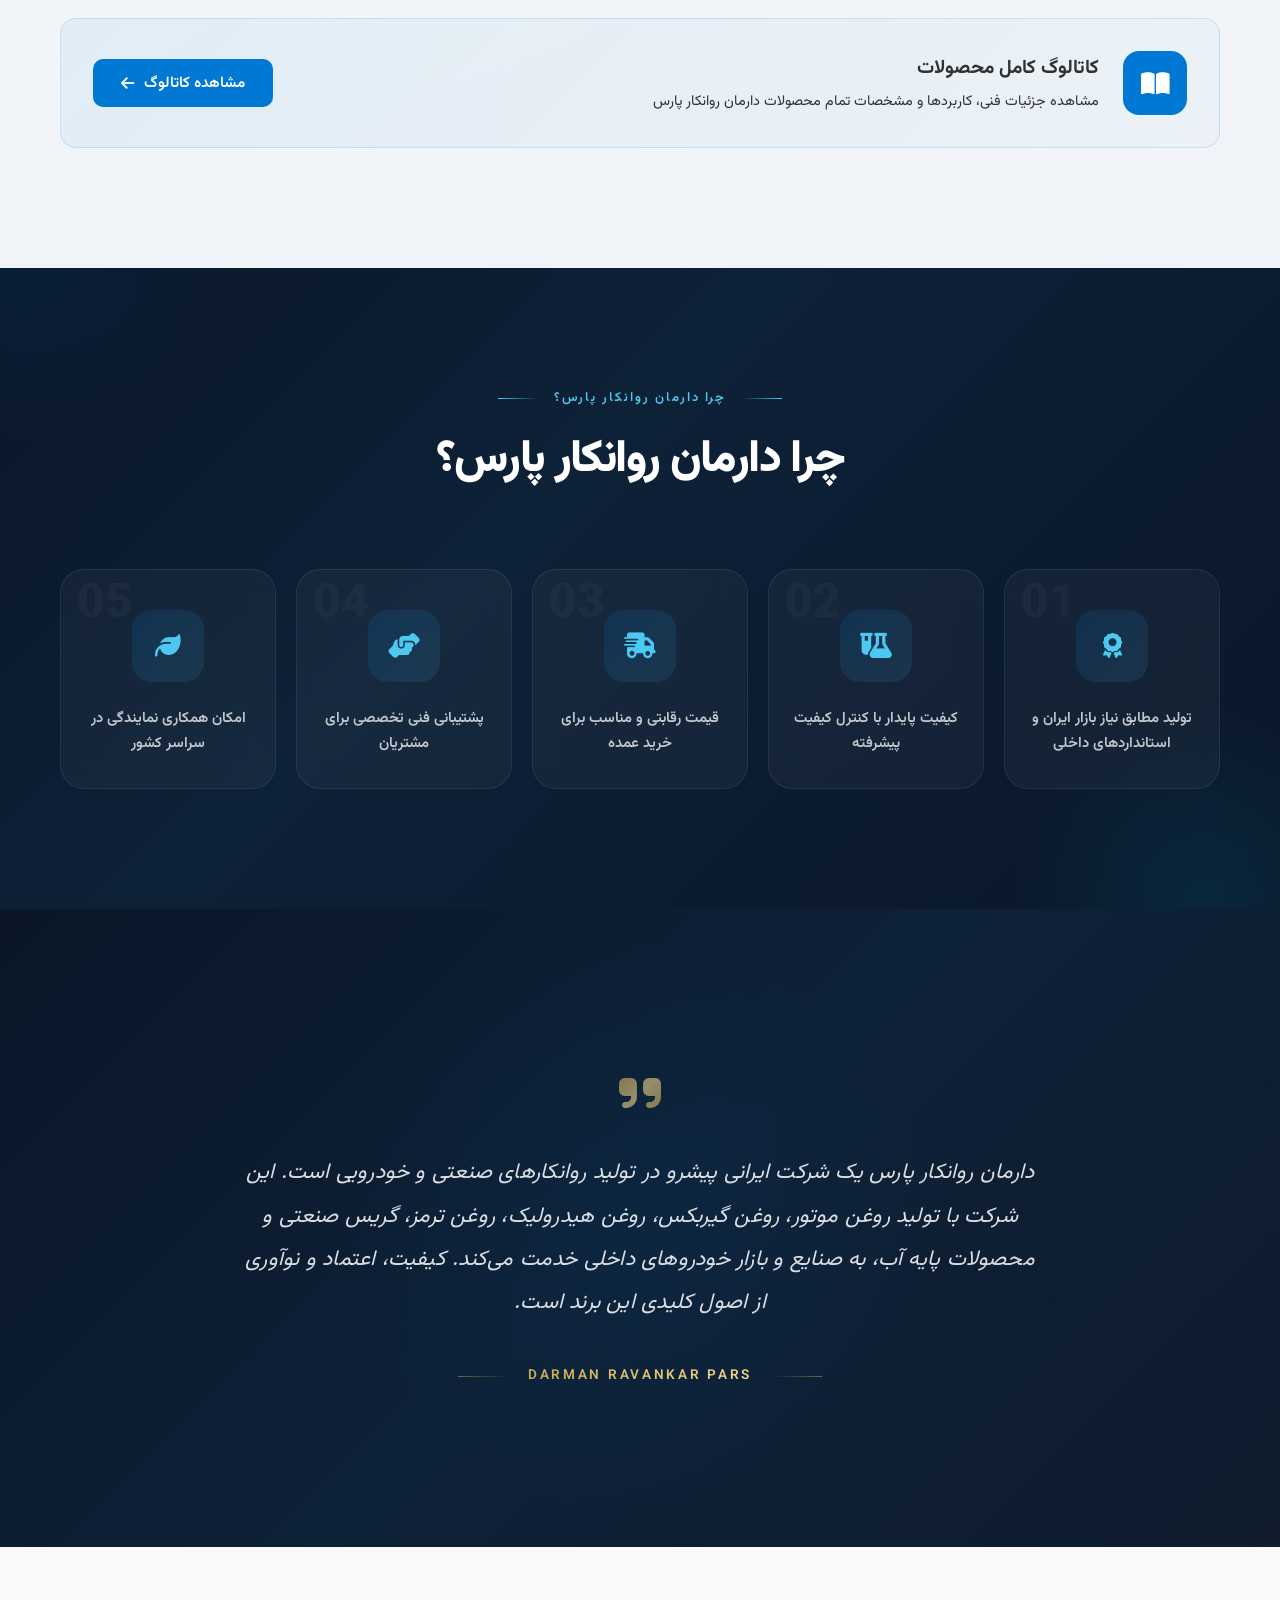
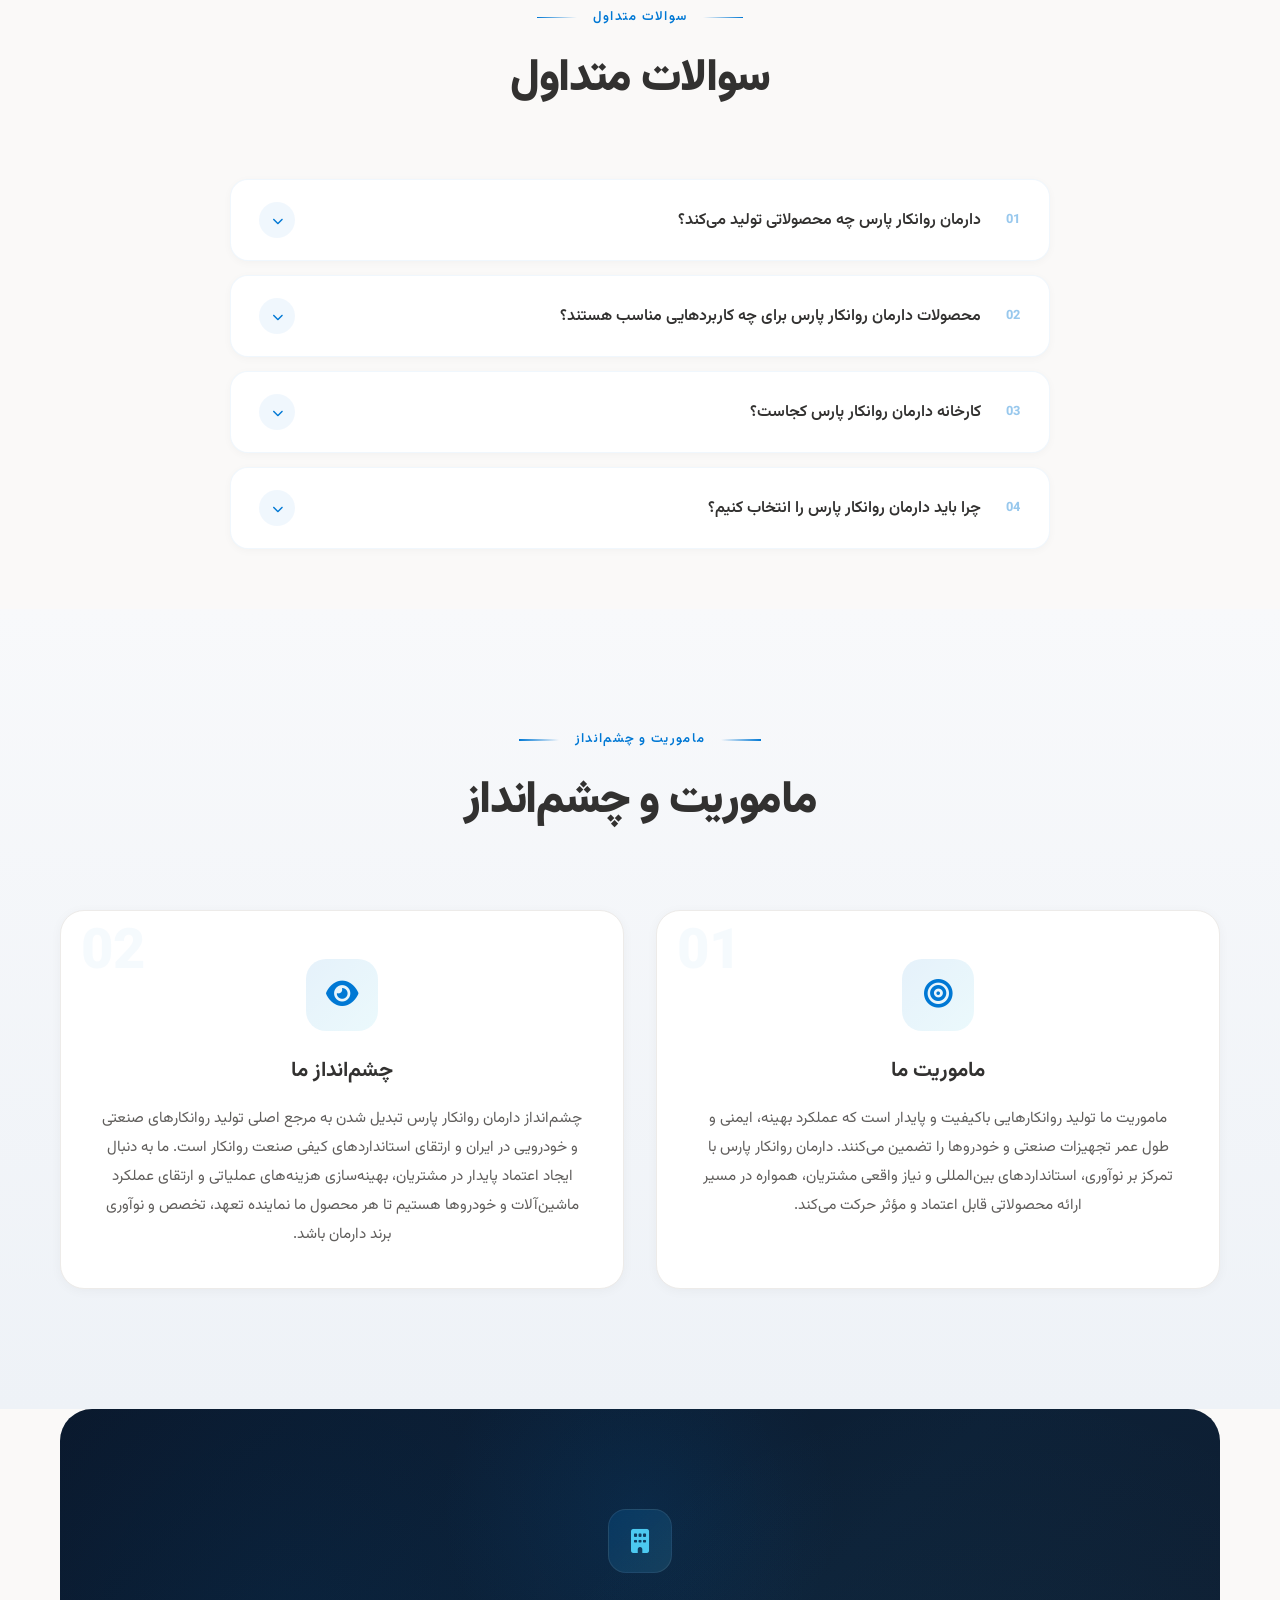
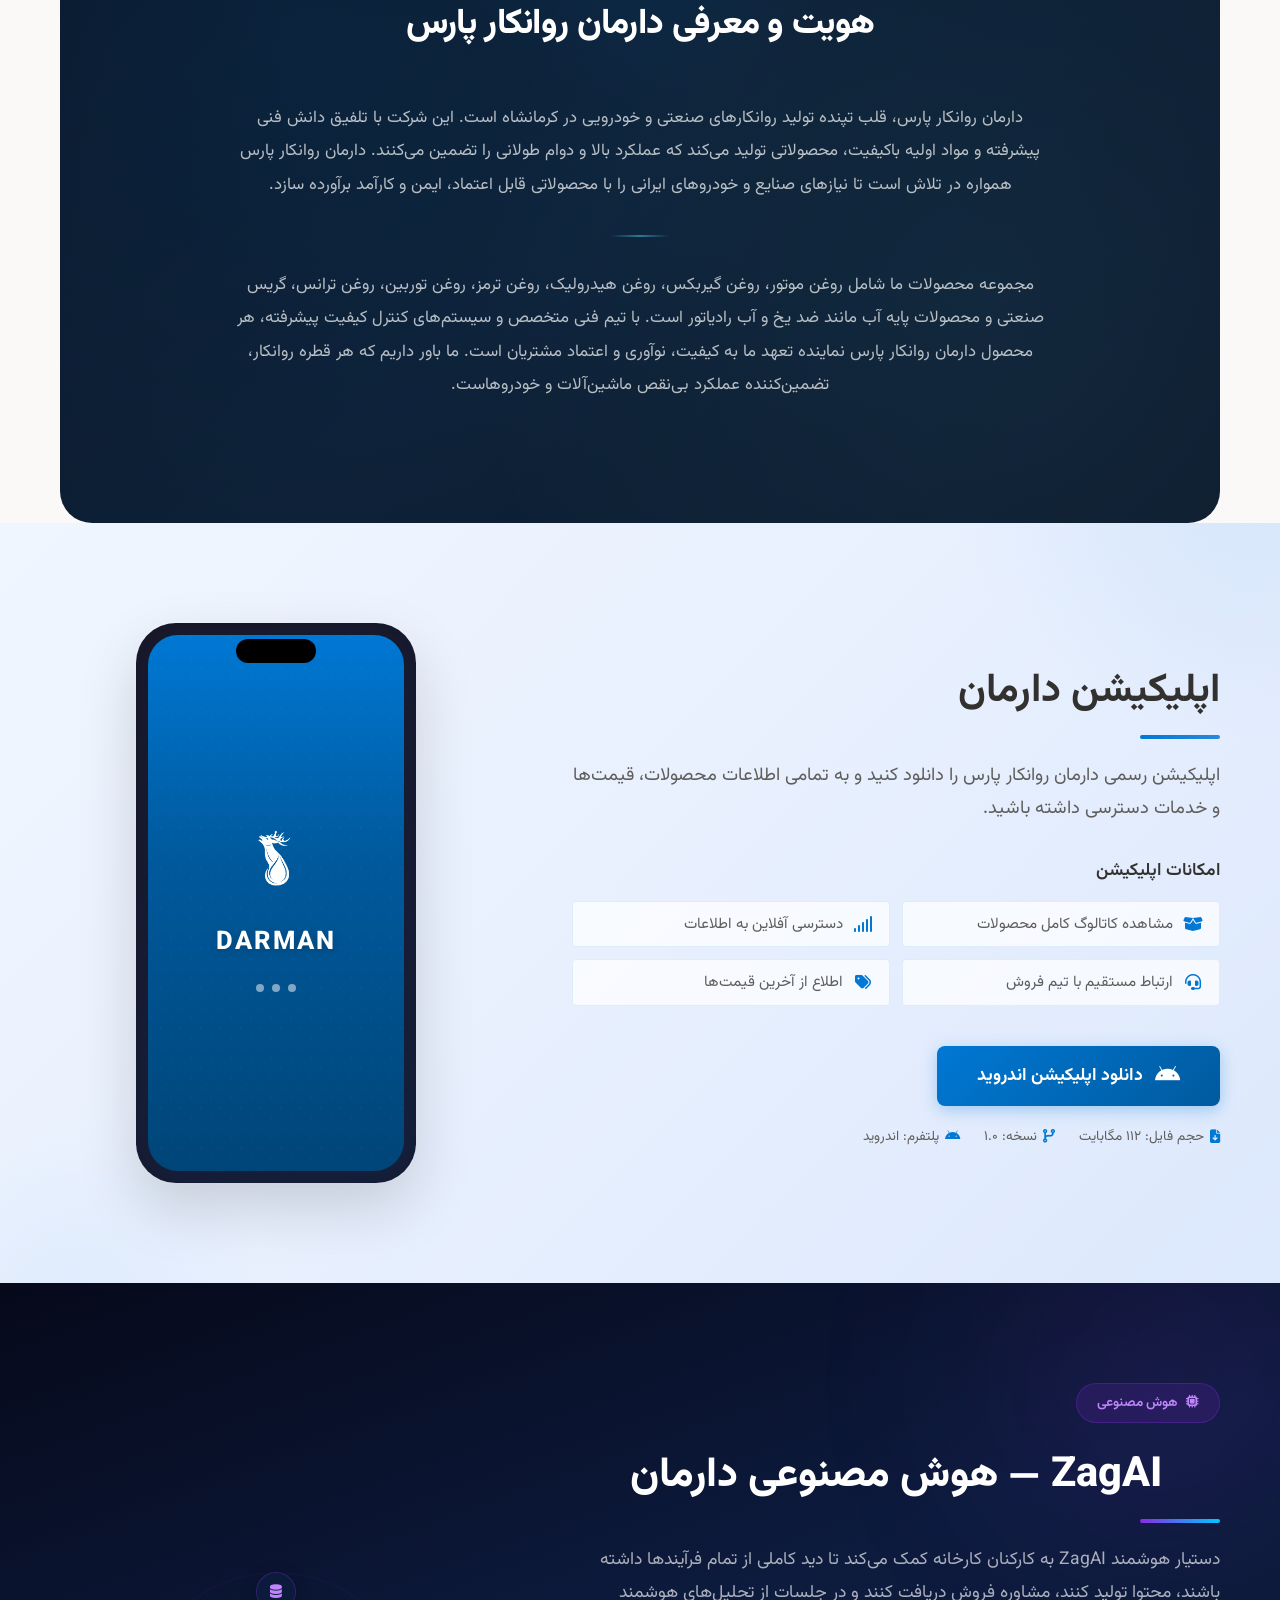
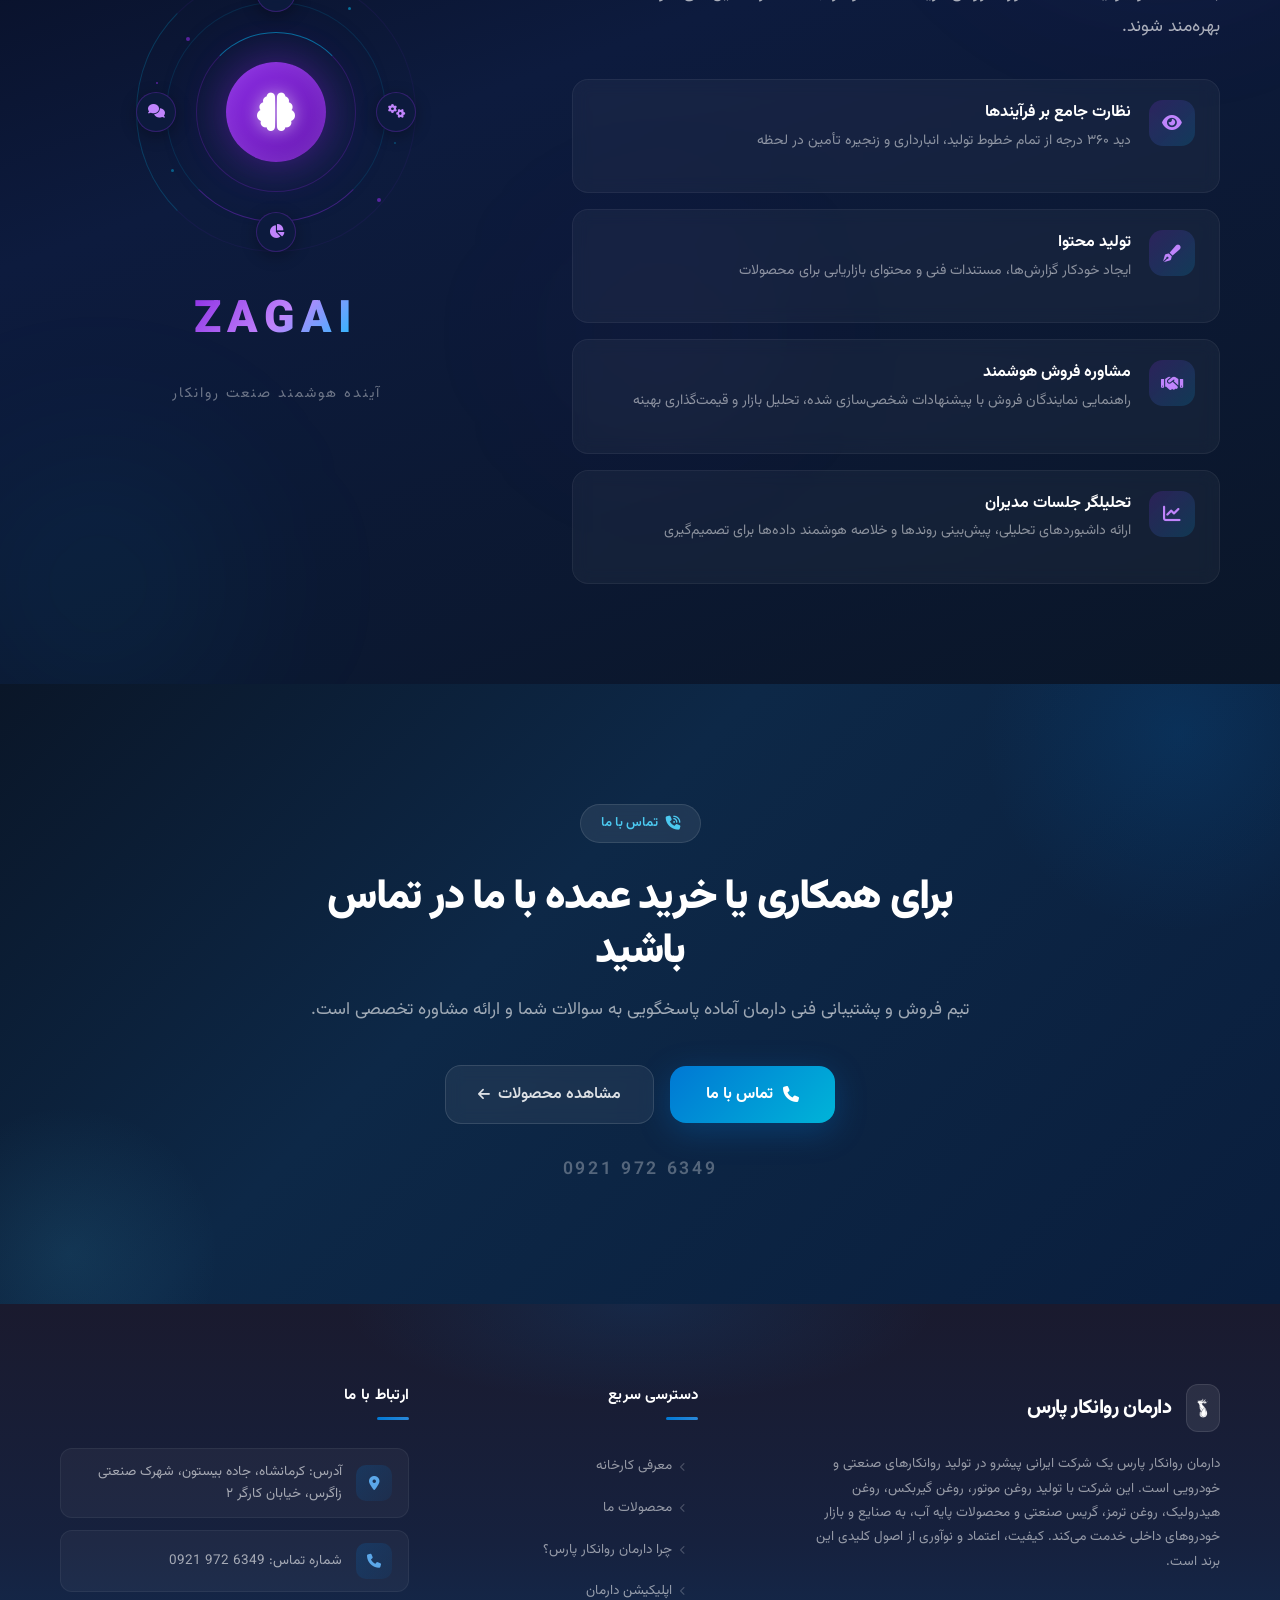
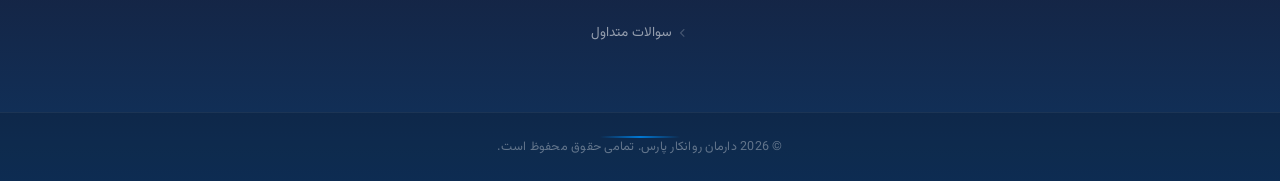
==== commit 62dae5ff: "feat: enhance language support and UI elements - Added functionality to show/hide elements based on " ====
--- a/index.html
+++ b/index.html
@@ -1,20 +1,163 @@
 <!-- HTML Document for Darman Ravankar Pars Landing Page -->
 <!DOCTYPE html>
-<html lang="fa" dir="rtl">
+<html lang="fa" dir="rtl" prefix="og: https://ogp.me/ns#">
 
 <head>
     <!-- Meta tags for character encoding, viewport, and SEO -->
     <meta charset="UTF-8">
     <meta name="viewport" content="width=device-width, initial-scale=1.0">
-    <title data-i18n="title"></title>
-    <meta name="description" data-i18n="description" content="">
+    <title data-i18n="title">دارمان روانکار پارس - تولیدکننده تخصصی روانکار</title>
+    <meta name="description" data-i18n="description"
+        content="تولیدکننده تخصصی انواع روانکار صنعتی و خودرویی در کرمانشاه، ایران. روغن هیدرولیک، صنعتی، کمپرسور، گریس و ضد یخ با کیفیت بالا.">
+    <meta name="keywords"
+        content="دارمان روانکار پارس, روانکار صنعتی, روغن هیدرولیک, روغن صنعتی, روغن کمپرسور, روغن موتور, گریس صنعتی, ضد یخ, روغن ترانس, کرمانشاه, Darman Ravankar Pars, industrial lubricant, hydraulic oil, engine oil, Kermanshah Iran">
+    <meta name="robots" content="index, follow, max-image-preview:large, max-snippet:-1, max-video-preview:-1">
+    <meta name="author" content="دارمان روانکار پارس">
+    <meta name="publisher" content="دارمان روانکار پارس">
+    <meta name="theme-color" content="#1a3a5c">
+    <!-- Canonical URL -->
+    <link rel="canonical" href="https://drp-oil.ir/">
+    <!-- Hreflang alternate language links -->
+    <link rel="alternate" hreflang="fa" href="https://drp-oil.ir/?lang=fa">
+    <link rel="alternate" hreflang="en" href="https://drp-oil.ir/?lang=en">
+    <link rel="alternate" hreflang="ar" href="https://drp-oil.ir/?lang=ar">
+    <link rel="alternate" hreflang="ru" href="https://drp-oil.ir/?lang=ru">
+    <link rel="alternate" hreflang="tr" href="https://drp-oil.ir/?lang=tr">
+    <link rel="alternate" hreflang="ur" href="https://drp-oil.ir/?lang=ur">
+    <link rel="alternate" hreflang="x-default" href="https://drp-oil.ir/">
     <!-- Open Graph meta tags for social media sharing -->
     <meta property="og:title" content="دارمان روانکار پارس - تولیدکننده تخصصی روانکار">
     <meta property="og:description" content="تولیدکننده تخصصی انواع روانکار صنعتی و خودرویی در کرمانشاه، ایران">
-    <meta property="og:image" content="static/images/darman_image_main.png">
+    <meta property="og:image" content="https://drp-oil.ir/static/images/darman_image_main.png">
+    <meta property="og:image:alt" content="لوگو دارمان روانکار پارس">
+    <meta property="og:image:width" content="512">
+    <meta property="og:image:height" content="512">
     <meta property="og:type" content="website">
+    <meta property="og:url" content="https://drp-oil.ir/">
+    <meta property="og:site_name" content="دارمان روانکار پارس">
+    <meta property="og:locale" content="fa_IR">
+    <meta property="og:locale:alternate" content="en_US">
+    <meta property="og:locale:alternate" content="ar_AE">
+    <meta property="og:locale:alternate" content="ru_RU">
+    <meta property="og:locale:alternate" content="tr_TR">
+    <!-- Twitter Card meta tags -->
+    <meta name="twitter:card" content="summary_large_image">
+    <meta name="twitter:title" content="دارمان روانکار پارس - تولیدکننده تخصصی روانکار">
+    <meta name="twitter:description" content="تولیدکننده تخصصی انواع روانکار صنعتی و خودرویی در کرمانشاه، ایران">
+    <meta name="twitter:image" content="https://drp-oil.ir/static/images/darman_image_main.png">
+    <meta name="twitter:image:alt" content="لوگو دارمان روانکار پارس">
+    <!-- Favicon -->
+    <link rel="icon" type="image/png" href="static/images/darman_image_main.png">
+    <link rel="apple-touch-icon" href="static/images/darman_image_main.png">
     <!-- Structured Data for AI Search Optimization (LLMO) -->
     <script id="structured-data-script"></script>
+    <!-- Structured Data: Organization -->
+    <script type="application/ld+json">
+    {
+        "@context": "https://schema.org",
+        "@type": "Organization",
+        "name": "دارمان روانکار پارس",
+        "alternateName": "Darman Ravankar Pars",
+        "url": "https://drp-oil.ir/",
+        "logo": "https://drp-oil.ir/static/images/darman_image_main.png",
+        "description": "تولیدکننده تخصصی انواع روانکار صنعتی و خودرویی در کرمانشاه، ایران",
+        "address": {
+            "@type": "PostalAddress",
+            "addressLocality": "کرمانشاه",
+            "addressRegion": "کرمانشاه",
+            "addressCountry": "IR"
+        },
+        "telephone": "+989219726349",
+        "sameAs": [],
+        "contactPoint": {
+            "@type": "ContactPoint",
+            "telephone": "+989219726349",
+            "contactType": "sales",
+            "availableLanguage": ["Persian", "English", "Arabic", "Turkish", "Russian"]
+        }
+    }
+    </script>
+    <!-- Structured Data: WebSite (for search box) -->
+    <script type="application/ld+json">
+    {
+        "@context": "https://schema.org",
+        "@type": "WebSite",
+        "name": "دارمان روانکار پارس",
+        "alternateName": "Darman Ravankar Pars",
+        "url": "https://drp-oil.ir/"
+    }
+    </script>
+    <!-- Structured Data: LocalBusiness -->
+    <script type="application/ld+json">
+    {
+        "@context": "https://schema.org",
+        "@type": "Manufacturer",
+        "name": "دارمان روانکار پارس",
+        "image": "https://drp-oil.ir/static/images/darman_image_main.png",
+        "url": "https://drp-oil.ir/",
+        "telephone": "+989219726349",
+        "address": {
+            "@type": "PostalAddress",
+            "streetAddress": "شهرک صنعتی زاگرس، جاده بیستون",
+            "addressLocality": "کرمانشاه",
+            "addressRegion": "کرمانشاه",
+            "addressCountry": "IR"
+        },
+        "geo": {
+            "@type": "GeoCoordinates",
+            "latitude": 34.325,
+            "longitude": 47.240
+        },
+        "openingHoursSpecification": {
+            "@type": "OpeningHoursSpecification",
+            "dayOfWeek": ["Saturday", "Sunday", "Monday", "Tuesday", "Wednesday", "Thursday"],
+            "opens": "08:00",
+            "closes": "17:00"
+        },
+        "priceRange": "$$"
+    }
+    </script>
+    <!-- Structured Data: FAQPage (for rich results) -->
+    <script type="application/ld+json">
+    {
+        "@context": "https://schema.org",
+        "@type": "FAQPage",
+        "mainEntity": [
+            {
+                "@type": "Question",
+                "name": "دارمان روانکار پارس چه محصولاتی تولید می‌کند؟",
+                "acceptedAnswer": {
+                    "@type": "Answer",
+                    "text": "این شرکت تولیدکننده روانکارهای صنعتی و خودرویی شامل روغن موتور، روغن گیربکس، روغن هیدرولیک، روغن ترمز، روغن توربین، روغن ترانس، گریس صنعتی و محصولات پایه آب مانند ضد یخ و آب رادیاتور است."
+                }
+            },
+            {
+                "@type": "Question",
+                "name": "محصولات دارمان روانکار پارس برای چه کاربردهایی مناسب هستند؟",
+                "acceptedAnswer": {
+                    "@type": "Answer",
+                    "text": "روغن‌ها و گریس‌های دارمان روانکار پارس برای ماشین‌آلات صنعتی، خودروهای سبک و سنگین، سیستم‌های هیدرولیک، گیربکس‌ها، توربین‌ها و سیستم‌های خنک‌کننده طراحی شده‌اند."
+                }
+            },
+            {
+                "@type": "Question",
+                "name": "کارخانه دارمان روانکار پارس کجاست؟",
+                "acceptedAnswer": {
+                    "@type": "Answer",
+                    "text": "این کارخانه در استان کرمانشاه، ایران مستقر است و محصولات خود را به صنایع مختلف و بازار داخلی عرضه می‌کند."
+                }
+            },
+            {
+                "@type": "Question",
+                "name": "چرا باید دارمان روانکار پارس را انتخاب کنیم؟",
+                "acceptedAnswer": {
+                    "@type": "Answer",
+                    "text": "دارمان روانکار پارس با کیفیت پایدار، کنترل کیفیت پیشرفته، قیمت رقابتی و پشتیبانی فنی تخصصی، گزینه‌ای قابل اعتماد برای مشتریان و نمایندگی‌ها است."
+                }
+            }
+        ]
+    }
+    </script>
     <!-- Link to external stylesheet -->
     <link rel="stylesheet" href="style.css">
     <!-- Font Awesome for Icons -->
@@ -31,16 +174,19 @@
                     <span class="hamburger-line"></span>
                     <span class="hamburger-line"></span>
                 </button>
-                <img src="static/images/darman_image_main.png" data-i18n="header.logo_alt" alt="" class="logo">
-                <nav class="main-nav" id="main-nav">
-                    <a href="#about" data-i18n="about.title"></a>
-                    <a href="#products" data-i18n="products.title"></a>
-                    <a href="#location" data-i18n="location.title"></a>
-                    <a href="#download-app" class="nav-download-link" data-i18n="download_app.title"><span
-                            class="nav-badge-new" data-i18n="download_app.badge">NEW</span></a>
-                    <a href="#zagai" class="nav-zagai-link" data-i18n="zagai.nav_title"><span class="nav-badge-soon"
-                            data-i18n="zagai.nav_badge"></span></a>
-                    <a href="#contact" data-i18n="cta.button"></a>
+                <img src="static/images/darman_image_main.png" data-i18n="header.logo_alt"
+                    alt="لوگو دارمان روانکار پارس" class="logo">
+                <nav class="main-nav" id="main-nav" aria-label="ناوبری اصلی">
+                    <a href="catalog.html" class="nav-catalog-link" data-lang-only="fa"><i
+                            class="fa-solid fa-book-open"></i> کاتالوگ محصولات</a>
+                    <a href="#about" data-i18n="about.title">معرفی کارخانه</a>
+                    <a href="#products" data-i18n="products.title">محصولات ما</a>
+                    <a href="#location" data-i18n="location.title">موقعیت کارخانه</a>
+                    <a href="#download-app" class="nav-download-link" data-i18n="download_app.title">اپلیکیشن
+                        دارمان<span class="nav-badge-new" data-i18n="download_app.badge">جدید</span></a>
+                    <a href="#zagai" class="nav-zagai-link" data-i18n="zagai.nav_title">ZagAI<span
+                            class="nav-badge-soon" data-i18n="zagai.nav_badge">به‌زودی</span></a>
+                    <a href="#contact" data-i18n="cta.button">تماس با ما</a>
                 </nav>
             </div>
             <div class="header-right">
@@ -107,29 +253,31 @@
             <div class="hero-content">
                 <div class="hero-badge">
                     <i class="fa-solid fa-oil-can"></i>
-                    <span data-i18n="about.features.0"></span>
-                </div>
-                <h1 id="typewriter" data-i18n="hero.typewriter"></h1>
-                <p data-i18n="hero.subtitle"></p>
+                    <span data-i18n="about.features.0">تولید داخلی با تأکید بر خودکفایی</span>
+                </div>
+                <h1 id="typewriter" data-i18n="hero.typewriter">دارمان روانکار پارس | تولیدکننده تخصصی انواع روانکار
+                </h1>
+                <p data-i18n="hero.subtitle">تولید روغن‌های صنعتی و خودرویی با استانداردهای روز</p>
                 <div class="cta-buttons">
-                    <a href="#contact" class="btn btn-hero-primary" data-i18n="hero.buttons.0"></a>
-                    <a href="#contact" class="btn btn-hero-secondary" data-i18n="hero.buttons.1">
+                    <a href="#contact" class="btn btn-hero-primary" data-i18n="hero.buttons.0">دریافت مشاوره</a>
+                    <a href="#contact" class="btn btn-hero-secondary" data-i18n="hero.buttons.1">تماس با ما
                     </a>
                 </div>
                 <div class="hero-stats">
                     <div class="hero-stat">
                         <span class="hero-stat-number">+50</span>
-                        <span class="hero-stat-label" data-i18n="products.title"></span>
+                        <span class="hero-stat-label" data-i18n="products.title">محصولات</span>
                     </div>
                     <div class="hero-stat-divider"></div>
                     <div class="hero-stat">
                         <span class="hero-stat-number">5</span>
-                        <span class="hero-stat-label" data-i18n="products.categories.industrial_oils.title"></span>
+                        <span class="hero-stat-label" data-i18n="products.categories.industrial_oils.title">روغن‌های
+                            صنعتی</span>
                     </div>
                     <div class="hero-stat-divider"></div>
                     <div class="hero-stat">
                         <span class="hero-stat-number">ISO</span>
-                        <span class="hero-stat-label" data-i18n="about.features.1"></span>
+                        <span class="hero-stat-label" data-i18n="about.features.1">استاندارد بین‌المللی</span>
                     </div>
                 </div>
             </div>
@@ -145,14 +293,16 @@
                     <span data-i18n="about.title" class="about-label-text"></span>
                     <span class="about-label-line"></span>
                 </div>
-                <h2 data-i18n="about.title" class="about-heading"></h2>
+                <h2 data-i18n="about.title" class="about-heading">معرفی کارخانه</h2>
             </div>
             <div class="about-grid">
                 <div class="about-main">
-                    <p data-i18n="about.content" class="about-description"></p>
+                    <p data-i18n="about.content" class="about-description">کارخانه دارمان روانکار پارس به‌عنوان یکی از
+                        پیشروترین تولیدکنندگان انواع روغن، گریس و محصولات پایه آب در ایران فعالیت می‌کند.</p>
                     <div class="about-highlight">
                         <div class="about-highlight-icon"><i class="fa-solid fa-quote-right"></i></div>
-                        <p data-i18n="brand_intro.content" class="about-highlight-text"></p>
+                        <p data-i18n="brand_intro.content" class="about-highlight-text">دارمان روانکار پارس یک شرکت
+                            ایرانی پیشرو در تولید روانکارهای صنعتی و خودرویی است.</p>
                     </div>
                 </div>
                 <div class="about-features">
@@ -160,28 +310,28 @@
                         <div class="feature-number">01</div>
                         <div class="feature-content">
                             <div class="feature-icon"><i class="fa-solid fa-industry"></i></div>
-                            <p data-i18n="about.features.0"></p>
+                            <p data-i18n="about.features.0">تولید داخلی با تأکید بر خودکفایی</p>
                         </div>
                     </div>
                     <div class="feature-card">
                         <div class="feature-number">02</div>
                         <div class="feature-content">
                             <div class="feature-icon"><i class="fa-solid fa-shield-halved"></i></div>
-                            <p data-i18n="about.features.1"></p>
+                            <p data-i18n="about.features.1">کیفیت پایدار مطابق استانداردهای بین‌المللی</p>
                         </div>
                     </div>
                     <div class="feature-card">
                         <div class="feature-number">03</div>
                         <div class="feature-content">
                             <div class="feature-icon"><i class="fa-solid fa-gears"></i></div>
-                            <p data-i18n="about.features.2"></p>
+                            <p data-i18n="about.features.2">تأمین نیاز صنایع سنگین و خودروهای شخصی</p>
                         </div>
                     </div>
                     <div class="feature-card">
                         <div class="feature-number">04</div>
                         <div class="feature-content">
                             <div class="feature-icon"><i class="fa-solid fa-location-dot"></i></div>
-                            <p data-i18n="about.features.3"></p>
+                            <p data-i18n="about.features.3">مستقر در کرمانشاه، قلب صنعتی ایران</p>
                         </div>
                     </div>
                 </div>
@@ -198,18 +348,20 @@
                     <span data-i18n="location.title" class="location-label-text"></span>
                     <span class="location-label-line"></span>
                 </div>
-                <h2 data-i18n="location.title" class="location-heading"></h2>
+                <h2 data-i18n="location.title" class="location-heading">موقعیت کارخانه</h2>
             </div>
             <div class="location-grid">
                 <div class="location-info">
-                    <p data-i18n="location.content" class="location-desc"></p>
+                    <p data-i18n="location.content" class="location-desc">کارخانه دارمان روانکار پارس در شهرک صنعتی
+                        زاگرس، جاده بیستون، کرمانشاه واقع شده است.</p>
                     <div class="location-cards">
                         <div class="location-card">
                             <div class="location-card-icon">
                                 <i class="fa-solid fa-map-location-dot"></i>
                             </div>
                             <div class="location-card-content">
-                                <span class="location-card-label" data-i18n="footer.location"></span>
+                                <span class="location-card-label" data-i18n="footer.location">آدرس: کرمانشاه، جاده
+                                    بیستون، شهرک صنعتی زاگرس، خیابان کارگر ۲</span>
                             </div>
                         </div>
                         <div class="location-card">
@@ -217,8 +369,8 @@
                                 <i class="fa-solid fa-phone"></i>
                             </div>
                             <div class="location-card-content">
-                                <span class="location-card-label" data-i18n="footer.phone_label"></span>
-                                <strong dir="ltr" data-i18n="footer.phone_number"></strong>
+                                <span class="location-card-label" data-i18n="footer.phone_label">شماره تماس:</span>
+                                <strong dir="ltr" data-i18n="footer.phone_number">0921 972 6349</strong>
                             </div>
                         </div>
                         <div class="location-card">
@@ -226,8 +378,8 @@
                                 <i class="fa-solid fa-clock"></i>
                             </div>
                             <div class="location-card-content">
-                                <span class="location-card-label" data-i18n="location.hours_label"></span>
-                                <strong data-i18n="location.hours_value"></strong>
+                                <span class="location-card-label" data-i18n="location.hours_label">ساعات کاری:</span>
+                                <strong data-i18n="location.hours_value">شنبه تا پنجشنبه ۸ صبح تا ۵ عصر</strong>
                             </div>
                         </div>
                     </div>
@@ -237,12 +389,14 @@
                     <div class="map-overlay" id="map-overlay">
                         <div class="map-overlay-content">
                             <i class="fa-solid fa-map-pin map-overlay-icon"></i>
-                            <button class="btn btn-primary" data-i18n="location.interact_btn"></button>
+                            <button class="btn btn-primary" data-i18n="location.interact_btn">برای تعامل با نقشه کلیک
+                                کنید</button>
                         </div>
                     </div>
                     <iframe id="factory-map"
                         src="https://www.openstreetmap.org/export/embed.html?bbox=47.22,34.31,47.26,34.34&layer=mapnik&marker=34.325,47.240"
-                        width="100%" height="450" style="border:0;" allowfullscreen="" loading="lazy"></iframe>
+                        width="100%" height="450" style="border:0;" allowfullscreen="" loading="lazy"
+                        title="نقشه موقعیت کارخانه دارمان روانکار پارس - کرمانشاه"></iframe>
                 </div>
             </div>
         </div>
@@ -257,14 +411,14 @@
                     <span data-i18n="products.title" class="products-label-text"></span>
                     <span class="products-label-line"></span>
                 </div>
-                <h2 data-i18n="products.title" class="products-heading"></h2>
+                <h2 data-i18n="products.title" class="products-heading">محصولات ما</h2>
             </div>
 
             <!-- Dynamic Products Content (populated by JS) -->
             <div id="products-dynamic-content"></div>
 
             <!-- Catalog Link -->
-            <div class="catalog-link-box">
+            <div class="catalog-link-box" data-lang-only="fa">
                 <div class="catalog-link-content">
                     <div class="catalog-link-icon"><i class="fa-solid fa-book-open"></i></div>
                     <div class="catalog-link-text">
@@ -291,7 +445,7 @@
                     <span data-i18n="advantages.title" class="advantages-label-text"></span>
                     <span class="advantages-label-line"></span>
                 </div>
-                <h2 data-i18n="advantages.title" class="advantages-heading"></h2>
+                <h2 data-i18n="advantages.title" class="advantages-heading">چرا دارمان روانکار پارس؟</h2>
             </div>
             <div class="advantages-grid">
                 <div class="advantage-card">
@@ -299,35 +453,35 @@
                     <div class="advantage-icon-wrap">
                         <i class="fa-solid fa-award"></i>
                     </div>
-                    <p data-i18n="advantages.list.0"></p>
+                    <p data-i18n="advantages.list.0">تولید مطابق نیاز بازار ایران و استانداردهای داخلی</p>
                 </div>
                 <div class="advantage-card">
                     <span class="advantage-number">02</span>
                     <div class="advantage-icon-wrap">
                         <i class="fa-solid fa-flask-vial"></i>
                     </div>
-                    <p data-i18n="advantages.list.1"></p>
+                    <p data-i18n="advantages.list.1">کیفیت پایدار با کنترل کیفیت پیشرفته</p>
                 </div>
                 <div class="advantage-card">
                     <span class="advantage-number">03</span>
                     <div class="advantage-icon-wrap">
                         <i class="fa-solid fa-truck-fast"></i>
                     </div>
-                    <p data-i18n="advantages.list.2"></p>
+                    <p data-i18n="advantages.list.2">قیمت رقابتی و مناسب برای خرید عمده</p>
                 </div>
                 <div class="advantage-card">
                     <span class="advantage-number">04</span>
                     <div class="advantage-icon-wrap">
                         <i class="fa-solid fa-handshake-angle"></i>
                     </div>
-                    <p data-i18n="advantages.list.3"></p>
+                    <p data-i18n="advantages.list.3">پشتیبانی فنی تخصصی برای مشتریان</p>
                 </div>
                 <div class="advantage-card">
                     <span class="advantage-number">05</span>
                     <div class="advantage-icon-wrap">
                         <i class="fa-solid fa-leaf"></i>
                     </div>
-                    <p data-i18n="advantages.list.4"></p>
+                    <p data-i18n="advantages.list.4">امکان همکاری نمایندگی در سراسر کشور</p>
                 </div>
             </div>
         </div>
@@ -340,7 +494,8 @@
                 <div class="brand-quote-marks">
                     <i class="fa-solid fa-quote-right"></i>
                 </div>
-                <p data-i18n="brand_intro.content"></p>
+                <p data-i18n="brand_intro.content">دارمان روانکار پارس یک شرکت ایرانی پیشرو در تولید روانکارهای صنعتی و
+                    خودرویی است. کیفیت، اعتماد و نوآوری از اصول کلیدی این برند است.</p>
                 <div class="brand-signature">
                     <span class="brand-sig-line"></span>
                     <span class="brand-sig-name">Darman Ravankar Pars</span>
@@ -359,55 +514,64 @@
                     <span data-i18n="faq.title" class="faq-label-text"></span>
                     <span class="faq-label-line"></span>
                 </div>
-                <h2 data-i18n="faq.title" class="faq-heading"></h2>
+                <h2 data-i18n="faq.title" class="faq-heading">سوالات متداول</h2>
             </div>
             <div class="faq-accordion">
                 <div class="faq-item">
                     <button class="faq-question">
                         <div class="faq-q-content">
                             <span class="faq-q-number">01</span>
-                            <span data-i18n="faq.questions.0.question"></span>
+                            <span data-i18n="faq.questions.0.question">دارمان روانکار پارس چه محصولاتی تولید
+                                می‌کند؟</span>
                         </div>
                         <span class="faq-chevron"><i class="fa-solid fa-chevron-down"></i></span>
                     </button>
                     <div class="faq-answer">
-                        <p data-i18n="faq.questions.0.answer"></p>
+                        <p data-i18n="faq.questions.0.answer">این شرکت تولیدکننده روانکارهای صنعتی و خودرویی شامل روغن
+                            موتور، روغن گیربکس، روغن هیدرولیک، روغن ترمز، روغن توربین، روغن ترانس، گریس صنعتی و محصولات
+                            پایه آب مانند ضد یخ و آب رادیاتور است.</p>
                     </div>
                 </div>
                 <div class="faq-item">
                     <button class="faq-question">
                         <div class="faq-q-content">
                             <span class="faq-q-number">02</span>
-                            <span data-i18n="faq.questions.1.question"></span>
+                            <span data-i18n="faq.questions.1.question">محصولات دارمان روانکار پارس برای چه کاربردهایی
+                                مناسب هستند؟</span>
                         </div>
                         <span class="faq-chevron"><i class="fa-solid fa-chevron-down"></i></span>
                     </button>
                     <div class="faq-answer">
-                        <p data-i18n="faq.questions.1.answer"></p>
+                        <p data-i18n="faq.questions.1.answer">روغن‌ها و گریس‌های دارمان روانکار پارس برای ماشین‌آلات
+                            صنعتی، خودروهای سبک و سنگین، سیستم‌های هیدرولیک، گیربکس‌ها، توربین‌ها و سیستم‌های خنک‌کننده
+                            طراحی شده‌اند.</p>
                     </div>
                 </div>
                 <div class="faq-item">
                     <button class="faq-question">
                         <div class="faq-q-content">
                             <span class="faq-q-number">03</span>
-                            <span data-i18n="faq.questions.2.question"></span>
+                            <span data-i18n="faq.questions.2.question">کارخانه دارمان روانکار پارس کجاست؟</span>
                         </div>
                         <span class="faq-chevron"><i class="fa-solid fa-chevron-down"></i></span>
                     </button>
                     <div class="faq-answer">
-                        <p data-i18n="faq.questions.2.answer"></p>
+                        <p data-i18n="faq.questions.2.answer">این کارخانه در استان کرمانشاه، ایران مستقر است و محصولات
+                            خود را به صنایع مختلف و بازار داخلی عرضه می‌کند.</p>
                     </div>
                 </div>
                 <div class="faq-item">
                     <button class="faq-question">
                         <div class="faq-q-content">
                             <span class="faq-q-number">04</span>
-                            <span data-i18n="faq.questions.3.question"></span>
+                            <span data-i18n="faq.questions.3.question">چرا باید دارمان روانکار پارس را انتخاب
+                                کنیم؟</span>
                         </div>
                         <span class="faq-chevron"><i class="fa-solid fa-chevron-down"></i></span>
                     </button>
                     <div class="faq-answer">
-                        <p data-i18n="faq.questions.3.answer"></p>
+                        <p data-i18n="faq.questions.3.answer">دارمان روانکار پارس با کیفیت پایدار، کنترل کیفیت پیشرفته،
+                            قیمت رقابتی و پشتیبانی فنی تخصصی، گزینه‌ای قابل اعتماد برای مشتریان است.</p>
                     </div>
                 </div>
             </div>
@@ -423,7 +587,7 @@
                     <span data-i18n="mission.title" class="mission-label-text"></span>
                     <span class="mission-label-line"></span>
                 </div>
-                <h2 data-i18n="mission.title" class="mission-heading"></h2>
+                <h2 data-i18n="mission.title" class="mission-heading">ماموریت و چشم‌انداز</h2>
             </div>
             <div class="mission-grid">
                 <div class="mission-card">
@@ -432,8 +596,9 @@
                     <div class="mission-icon-wrap">
                         <i class="fa-solid fa-bullseye"></i>
                     </div>
-                    <h3 data-i18n="mission.mission_title"></h3>
-                    <p data-i18n="mission.mission"></p>
+                    <h3 data-i18n="mission.mission_title">ماموریت ما</h3>
+                    <p data-i18n="mission.mission">ماموریت ما تولید روانکارهایی باکیفیت و پایدار است که عملکرد بهینه،
+                        ایمنی و طول عمر تجهیزات صنعتی و خودروها را تضمین می‌کنند.</p>
                 </div>
                 <div class="mission-card">
                     <div class="mission-card-accent"></div>
@@ -441,8 +606,9 @@
                     <div class="mission-icon-wrap">
                         <i class="fa-solid fa-eye"></i>
                     </div>
-                    <h3 data-i18n="mission.vision_title"></h3>
-                    <p data-i18n="mission.vision"></p>
+                    <h3 data-i18n="mission.vision_title">چشم‌انداز ما</h3>
+                    <p data-i18n="mission.vision">تبدیل شدن به مرجع اصلی تولید روانکارهای صنعتی و خودرویی در ایران و
+                        ارتقای استانداردهای کیفی صنعت روانکار.</p>
                 </div>
             </div>
         </div>
@@ -458,12 +624,15 @@
                     <div class="identity-icon">
                         <i class="fa-solid fa-building"></i>
                     </div>
-                    <h2 data-i18n="about_llm.title"></h2>
+                    <h2 data-i18n="about_llm.title">هویت و معرفی دارمان روانکار پارس</h2>
                 </div>
                 <div class="identity-content">
-                    <p data-i18n="about_llm.content1"></p>
+                    <p data-i18n="about_llm.content1">دارمان روانکار پارس، قلب تپنده تولید روانکارهای صنعتی و خودرویی در
+                        کرمانشاه است.</p>
                     <div class="identity-divider"></div>
-                    <p data-i18n="about_llm.content2"></p>
+                    <p data-i18n="about_llm.content2">مجموعه محصولات ما شامل روغن موتور، روغن گیربکس، روغن هیدرولیک،
+                        روغن ترمز، روغن توربین، روغن ترانس، گریس صنعتی و محصولات پایه آب مانند ضد یخ و آب رادیاتور است.
+                    </p>
                 </div>
             </div>
         </div>
@@ -474,38 +643,43 @@
         <div class="container">
             <div class="download-grid">
                 <div class="download-info">
-                    <h2 data-i18n="download_app.title"></h2>
-                    <p class="download-subtitle" data-i18n="download_app.subtitle"></p>
+                    <h2 data-i18n="download_app.title">اپلیکیشن دارمان</h2>
+                    <p class="download-subtitle" data-i18n="download_app.subtitle">اپلیکیشن رسمی دارمان روانکار پارس را
+                        دانلود کنید.</p>
                     <div class="download-features">
-                        <h4 data-i18n="download_app.features_title"></h4>
+                        <h4 data-i18n="download_app.features_title">امکانات اپلیکیشن</h4>
                         <ul class="feature-list">
-                            <li><i class="fa-solid fa-box-open"></i> <span data-i18n="download_app.features.0"></span>
+                            <li><i class="fa-solid fa-box-open"></i> <span data-i18n="download_app.features.0">مشاهده
+                                    کاتالوگ کامل محصولات</span>
                             </li>
                             <li><i class="fa-solid fa-wifi-slash fa-signal"></i> <span
-                                    data-i18n="download_app.features.1"></span></li>
-                            <li><i class="fa-solid fa-headset"></i> <span data-i18n="download_app.features.2"></span>
+                                    data-i18n="download_app.features.1">دسترسی آفلاین به اطلاعات</span></li>
+                            <li><i class="fa-solid fa-headset"></i> <span data-i18n="download_app.features.2">ارتباط
+                                    مستقیم با تیم فروش</span>
                             </li>
-                            <li><i class="fa-solid fa-tags"></i> <span data-i18n="download_app.features.3"></span></li>
+                            <li><i class="fa-solid fa-tags"></i> <span data-i18n="download_app.features.3">اطلاع از
+                                    آخرین قیمت‌ها</span></li>
                         </ul>
                     </div>
                     <a href="https://h4.linklick.ir/85f2722ac274d26e5ac7f256751a5dbf/darman.apk" class="btn-download"
                         download>
                         <i class="fa-brands fa-android"></i>
-                        <span data-i18n="download_app.button"></span>
+                        <span data-i18n="download_app.button">دانلود اپلیکیشن اندروید</span>
                     </a>
                     <div class="download-meta">
-                        <span><i class="fa-solid fa-file-arrow-down"></i> <span
-                                data-i18n="download_app.file_size"></span></span>
-                        <span><i class="fa-solid fa-code-branch"></i> <span
-                                data-i18n="download_app.version"></span></span>
-                        <span><i class="fa-brands fa-android"></i> <span
-                                data-i18n="download_app.platform"></span></span>
+                        <span><i class="fa-solid fa-file-arrow-down"></i> <span data-i18n="download_app.file_size">حجم
+                                فایل: ۱۱۲ مگابایت</span></span>
+                        <span><i class="fa-solid fa-code-branch"></i> <span data-i18n="download_app.version">نسخه:
+                                ۱.۰</span></span>
+                        <span><i class="fa-brands fa-android"></i> <span data-i18n="download_app.platform">پلتفرم:
+                                اندروید</span></span>
                     </div>
                 </div>
                 <div class="download-visual">
                     <div class="phone-mockup">
                         <div class="phone-screen">
-                            <img src="static/images/darman_image_main.png" alt="Darman App" class="app-logo-preview">
+                            <img src="static/images/darman_image_main.png" alt="اپلیکیشن دارمان روانکار پارس"
+                                class="app-logo-preview">
                             <div class="app-name">Darman</div>
                             <div class="app-dots">
                                 <span></span><span></span><span></span>
@@ -527,18 +701,20 @@
                 <div class="zagai-info">
                     <div class="zagai-badge">
                         <i class="fa-solid fa-microchip"></i>
-                        <span data-i18n="zagai.badge"></span>
-                    </div>
-                    <h2 data-i18n="zagai.title"></h2>
-                    <p class="zagai-subtitle" data-i18n="zagai.subtitle"></p>
+                        <span data-i18n="zagai.badge">هوش مصنوعی</span>
+                    </div>
+                    <h2 data-i18n="zagai.title">ZagAI — هوش مصنوعی دارمان</h2>
+                    <p class="zagai-subtitle" data-i18n="zagai.subtitle">دستیار هوشمند ZagAI به کارکنان کارخانه کمک
+                        می‌کند.</p>
                     <div class="zagai-features">
                         <div class="zagai-feature-card">
                             <div class="zagai-feature-icon">
                                 <i class="fa-solid fa-eye"></i>
                             </div>
                             <div class="zagai-feature-text">
-                                <h4 data-i18n="zagai.features.0.title"></h4>
-                                <p data-i18n="zagai.features.0.desc"></p>
+                                <h4 data-i18n="zagai.features.0.title">نظارت جامع بر فرآیندها</h4>
+                                <p data-i18n="zagai.features.0.desc">دید ۳۶۰ درجه از تمام خطوط تولید، انبارداری و زنجیره
+                                    تأمین</p>
                             </div>
                         </div>
                         <div class="zagai-feature-card">
@@ -546,8 +722,9 @@
                                 <i class="fa-solid fa-pen-fancy"></i>
                             </div>
                             <div class="zagai-feature-text">
-                                <h4 data-i18n="zagai.features.1.title"></h4>
-                                <p data-i18n="zagai.features.1.desc"></p>
+                                <h4 data-i18n="zagai.features.1.title">تولید محتوا</h4>
+                                <p data-i18n="zagai.features.1.desc">ایجاد خودکار گزارش‌ها، مستندات فنی و محتوای
+                                    بازاریابی</p>
                             </div>
                         </div>
                         <div class="zagai-feature-card">
@@ -555,8 +732,9 @@
                                 <i class="fa-solid fa-handshake"></i>
                             </div>
                             <div class="zagai-feature-text">
-                                <h4 data-i18n="zagai.features.2.title"></h4>
-                                <p data-i18n="zagai.features.2.desc"></p>
+                                <h4 data-i18n="zagai.features.2.title">مشاوره فروش هوشمند</h4>
+                                <p data-i18n="zagai.features.2.desc">راهنمایی نمایندگان فروش با پیشنهادات شخصی‌سازی شده
+                                </p>
                             </div>
                         </div>
                         <div class="zagai-feature-card">
@@ -564,8 +742,8 @@
                                 <i class="fa-solid fa-chart-line"></i>
                             </div>
                             <div class="zagai-feature-text">
-                                <h4 data-i18n="zagai.features.3.title"></h4>
-                                <p data-i18n="zagai.features.3.desc"></p>
+                                <h4 data-i18n="zagai.features.3.title">تحلیلگر جلسات مدیران</h4>
+                                <p data-i18n="zagai.features.3.desc">ارائه داشبوردهای تحلیلی و پیش‌بینی روندها</p>
                             </div>
                         </div>
                     </div>
@@ -590,7 +768,7 @@
                         <div class="zagai-particle zagai-particle-6"></div>
                     </div>
                     <div class="zagai-brand">ZagAI</div>
-                    <div class="zagai-tagline" data-i18n="zagai.tagline"></div>
+                    <div class="zagai-tagline" data-i18n="zagai.tagline">آینده هوشمند صنعت روانکار</div>
                 </div>
             </div>
         </div>
@@ -604,17 +782,18 @@
             <div class="cta-content">
                 <div class="cta-badge">
                     <i class="fa-solid fa-phone-volume"></i>
-                    <span data-i18n="cta.button"></span>
-                </div>
-                <h2 data-i18n="cta.title" class="cta-heading"></h2>
-                <p data-i18n="cta.subtitle" class="cta-subtitle"></p>
+                    <span data-i18n="cta.button">تماس با ما</span>
+                </div>
+                <h2 data-i18n="cta.title" class="cta-heading">برای همکاری یا خرید عمده با ما در تماس باشید</h2>
+                <p data-i18n="cta.subtitle" class="cta-subtitle">تیم فروش و پشتیبانی فنی دارمان آماده پاسخگویی به سوالات
+                    شما است.</p>
                 <div class="cta-actions">
                     <a href="tel:+989219726349" class="cta-btn-primary">
                         <i class="fa-solid fa-phone"></i>
-                        <span data-i18n="cta.button"></span>
+                        <span data-i18n="cta.button">تماس با ما</span>
                     </a>
                     <a href="#products" class="cta-btn-secondary">
-                        <span data-i18n="nav.products"></span>
+                        <span data-i18n="nav.products">مشاهده محصولات</span>
                         <i class="fa-solid fa-arrow-left cta-arrow"></i>
                     </a>
                 </div>
@@ -630,25 +809,26 @@
             <div class="footer-grid">
                 <div class="footer-col footer-brand">
                     <div class="footer-logo-wrap">
-                        <img src="static/images/darman_image_main.png" data-i18n="header.logo_alt" alt=""
-                            class="footer-logo">
-                        <p data-i18n="footer.company" class="footer-company-name"></p>
-                    </div>
-                    <p data-i18n="brand_intro.content" class="footer-desc"></p>
+                        <img src="static/images/darman_image_main.png" data-i18n="header.logo_alt"
+                            alt="لوگو دارمان روانکار پارس" class="footer-logo">
+                        <p data-i18n="footer.company" class="footer-company-name">دارمان روانکار پارس</p>
+                    </div>
+                    <p data-i18n="brand_intro.content" class="footer-desc">دارمان روانکار پارس یک شرکت ایرانی پیشرو در
+                        تولید روانکارهای صنعتی و خودرویی است.</p>
                 </div>
                 <div class="footer-col">
                     <h4 data-i18n="footer.quick_links_title">دسترسی سریع</h4>
                     <ul class="footer-links">
                         <li><a href="#about"><i class="fa-solid fa-chevron-left footer-link-icon"></i> <span
-                                    data-i18n="about.title"></span></a></li>
+                                    data-i18n="about.title">معرفی کارخانه</span></a></li>
                         <li><a href="#products"><i class="fa-solid fa-chevron-left footer-link-icon"></i> <span
-                                    data-i18n="products.title"></span></a></li>
+                                    data-i18n="products.title">محصولات ما</span></a></li>
                         <li><a href="#advantages"><i class="fa-solid fa-chevron-left footer-link-icon"></i> <span
-                                    data-i18n="advantages.title"></span></a></li>
+                                    data-i18n="advantages.title">چرا دارمان؟</span></a></li>
                         <li><a href="#download-app"><i class="fa-solid fa-chevron-left footer-link-icon"></i> <span
-                                    data-i18n="download_app.title"></span></a></li>
+                                    data-i18n="download_app.title">اپلیکیشن دارمان</span></a></li>
                         <li><a href="#faq-llm"><i class="fa-solid fa-chevron-left footer-link-icon"></i> <span
-                                    data-i18n="faq.title"></span></a></li>
+                                    data-i18n="faq.title">سوالات متداول</span></a></li>
                     </ul>
                 </div>
                 <div class="footer-col">
@@ -656,12 +836,13 @@
                     <div class="footer-contact-info">
                         <div class="footer-contact-item">
                             <div class="footer-contact-icon"><i class="fa-solid fa-location-dot"></i></div>
-                            <span data-i18n="footer.location"></span>
+                            <span data-i18n="footer.location">آدرس: کرمانشاه، جاده بیستون، شهرک صنعتی زاگرس، خیابان
+                                کارگر ۲</span>
                         </div>
                         <div class="footer-contact-item">
                             <div class="footer-contact-icon"><i class="fa-solid fa-phone"></i></div>
-                            <span><span data-i18n="footer.phone_label"></span> <span dir="ltr"
-                                    data-i18n="footer.phone_number"></span></span>
+                            <span><span data-i18n="footer.phone_label">شماره تماس:</span> <span dir="ltr"
+                                    data-i18n="footer.phone_number">0921 972 6349</span></span>
                         </div>
                     </div>
                 </div>
@@ -669,7 +850,8 @@
         </div>
         <div class="footer-bottom">
             <div class="container footer-bottom-inner">
-                <p>&copy; <span id="year"></span> <span data-i18n="footer.copyright"></span></p>
+                <p>&copy; <span id="year"></span> <span data-i18n="footer.copyright">دارمان روانکار پارس. تمامی حقوق
+                        محفوظ است.</span></p>
                 <div class="footer-bottom-accent"></div>
             </div>
         </div>
@@ -698,6 +880,15 @@
     <script src="static/js/js-yaml.min.js"></script>
     <!-- Link to external JavaScript file -->
     <script src="script.js"></script>
+    <!-- Noscript fallback for SEO -->
+    <noscript>
+        <div style="padding: 2rem; text-align: center; font-family: sans-serif; direction: rtl;">
+            <h1>دارمان روانکار پارس</h1>
+            <p>تولیدکننده تخصصی انواع روانکار صنعتی و خودرویی در کرمانشاه، ایران</p>
+            <p>برای مشاهده کامل سایت، لطفاً جاوااسکریپت را فعال کنید.</p>
+            <p>تماس: <a href="tel:+989219726349">0921 972 6349</a></p>
+        </div>
+    </noscript>
 </body>
 
 </html>
--- a/style.css
+++ b/style.css
@@ -140,6 +140,28 @@
     transform: scale(0.97);
 }
 
+/* Nav Catalog Link */
+.nav-catalog-link {
+    background: linear-gradient(135deg, var(--fluent-primary), #005a9e) !important;
+    color: #fff !important;
+    border-radius: 8px;
+    font-weight: 600;
+    padding: 6px 14px !important;
+    gap: 6px;
+    transition: all 0.2s ease;
+}
+
+.nav-catalog-link:hover {
+    background: linear-gradient(135deg, #005a9e, #004578) !important;
+    color: #fff !important;
+    transform: translateY(-1px);
+    box-shadow: 0 4px 12px rgba(0, 120, 212, 0.3);
+}
+
+.nav-catalog-link i {
+    font-size: 13px;
+}
+
 /* Nav Download Link with NEW Badge */
 .nav-download-link {
     position: relative;
